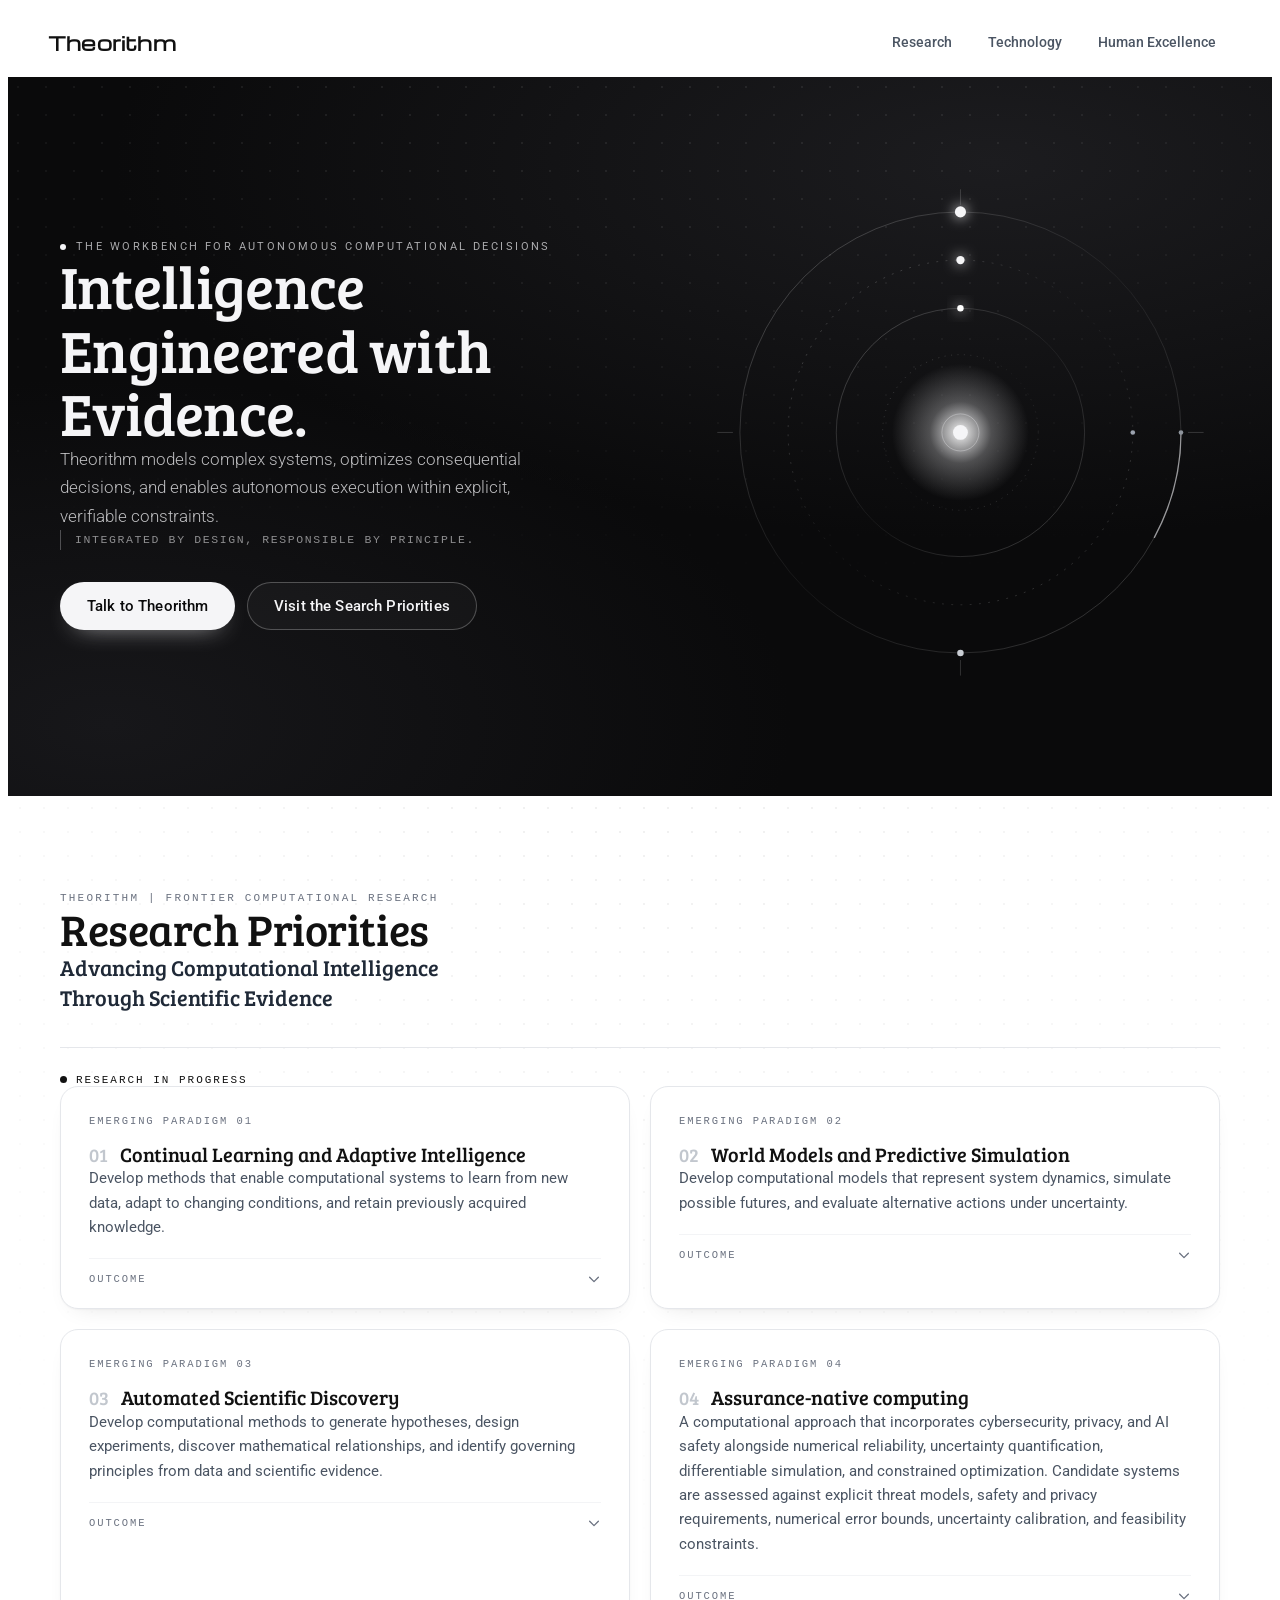
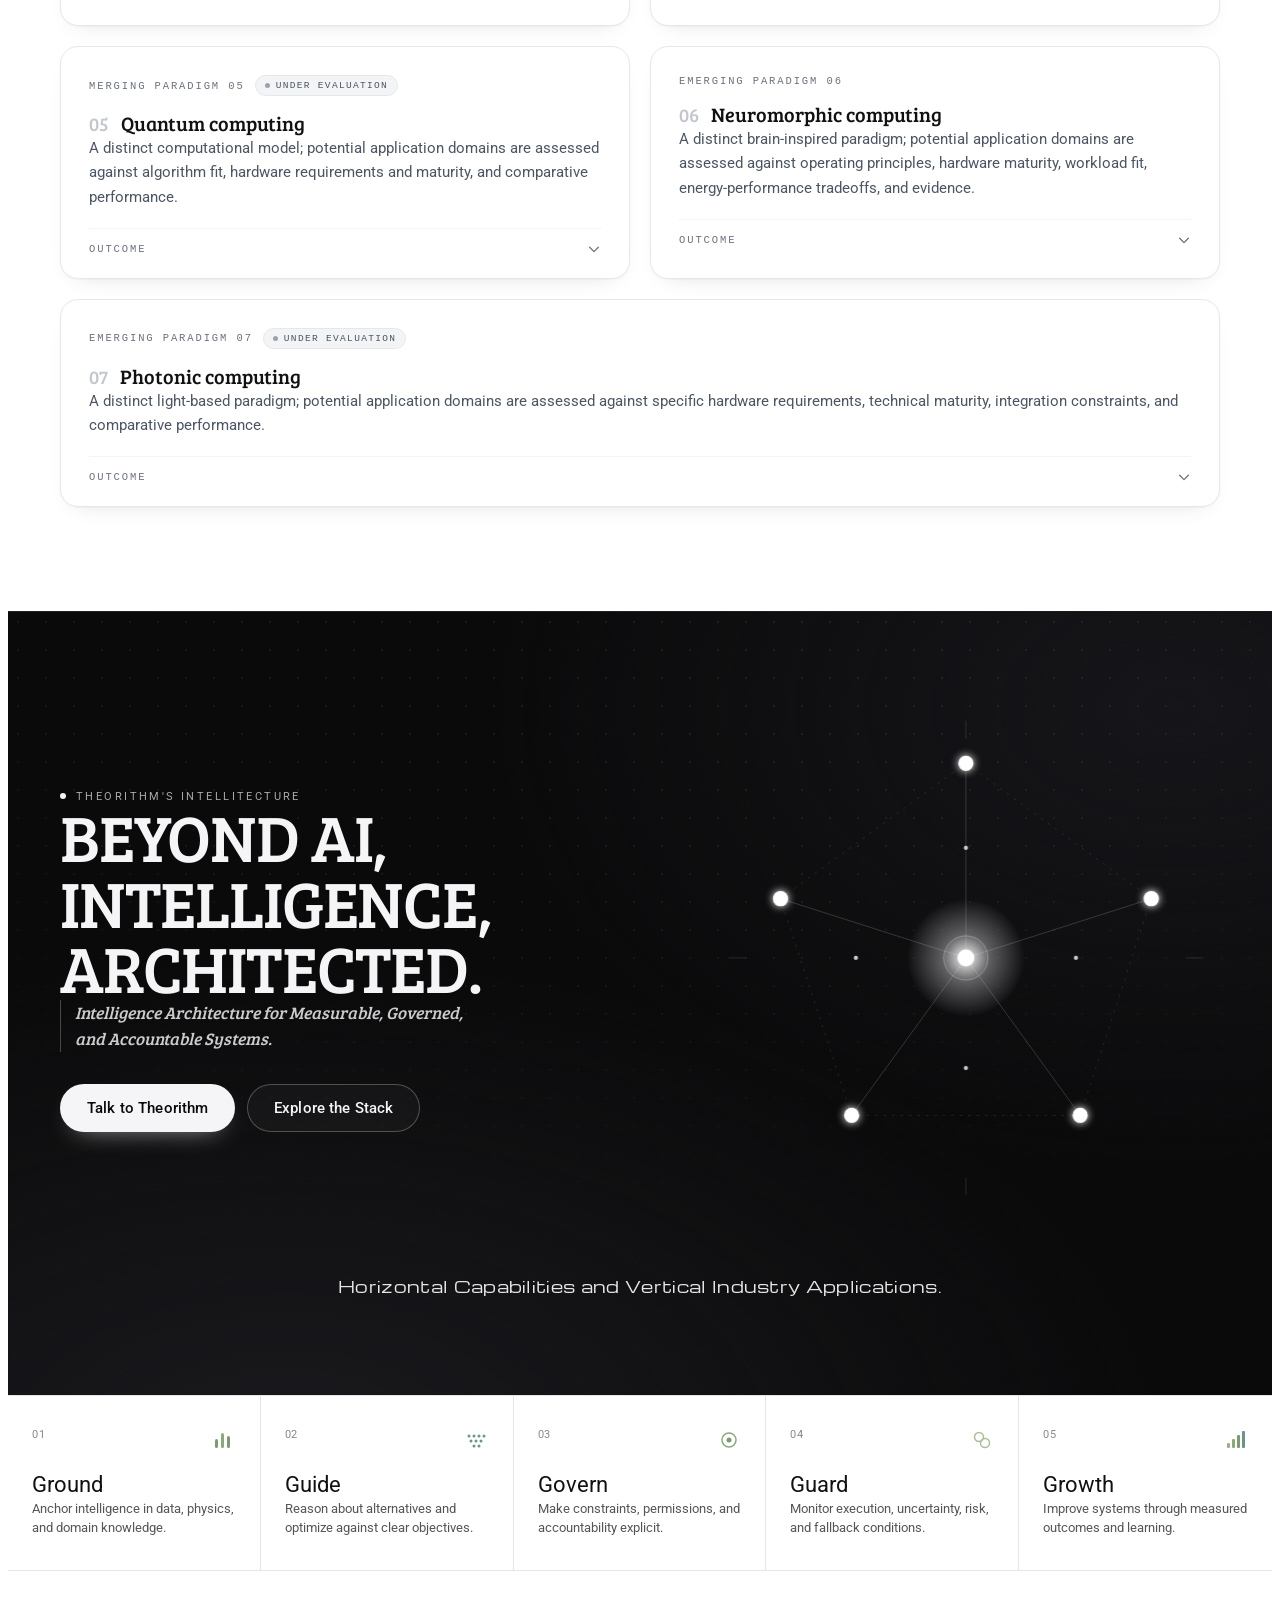
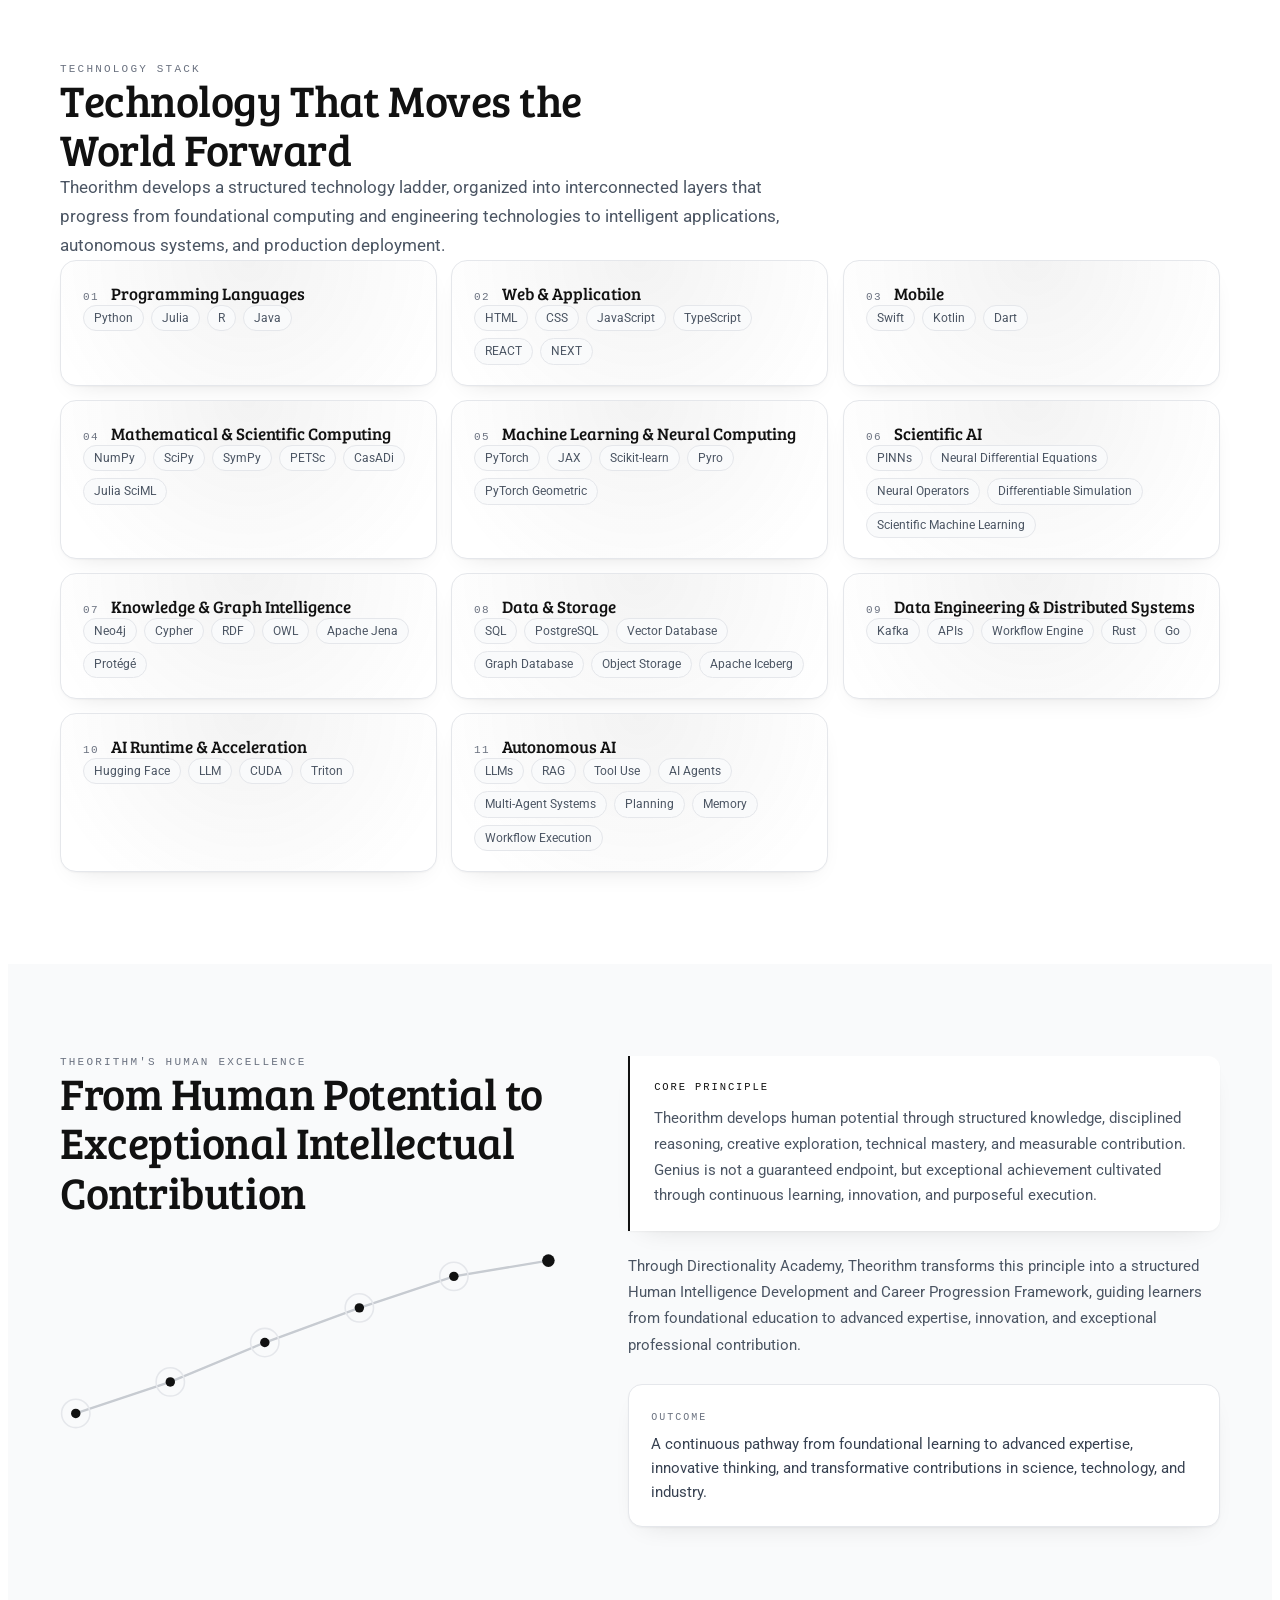
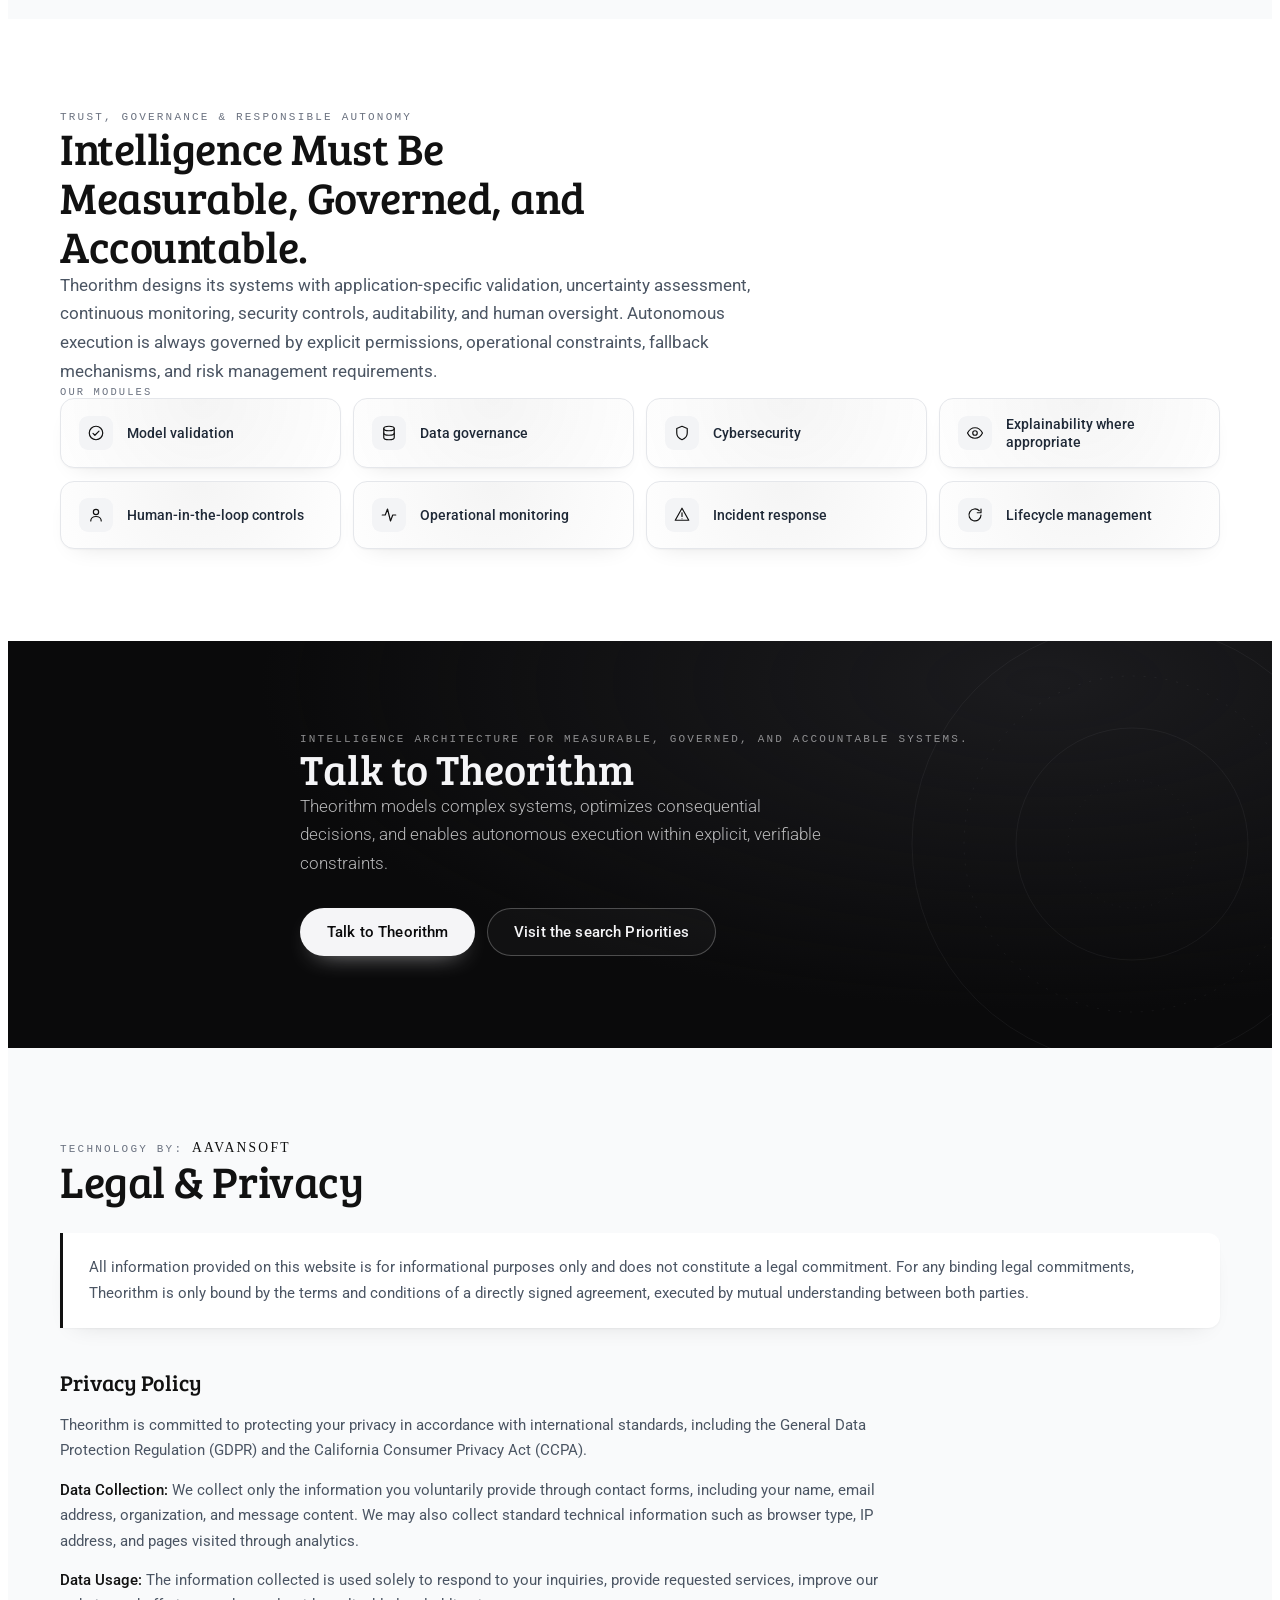
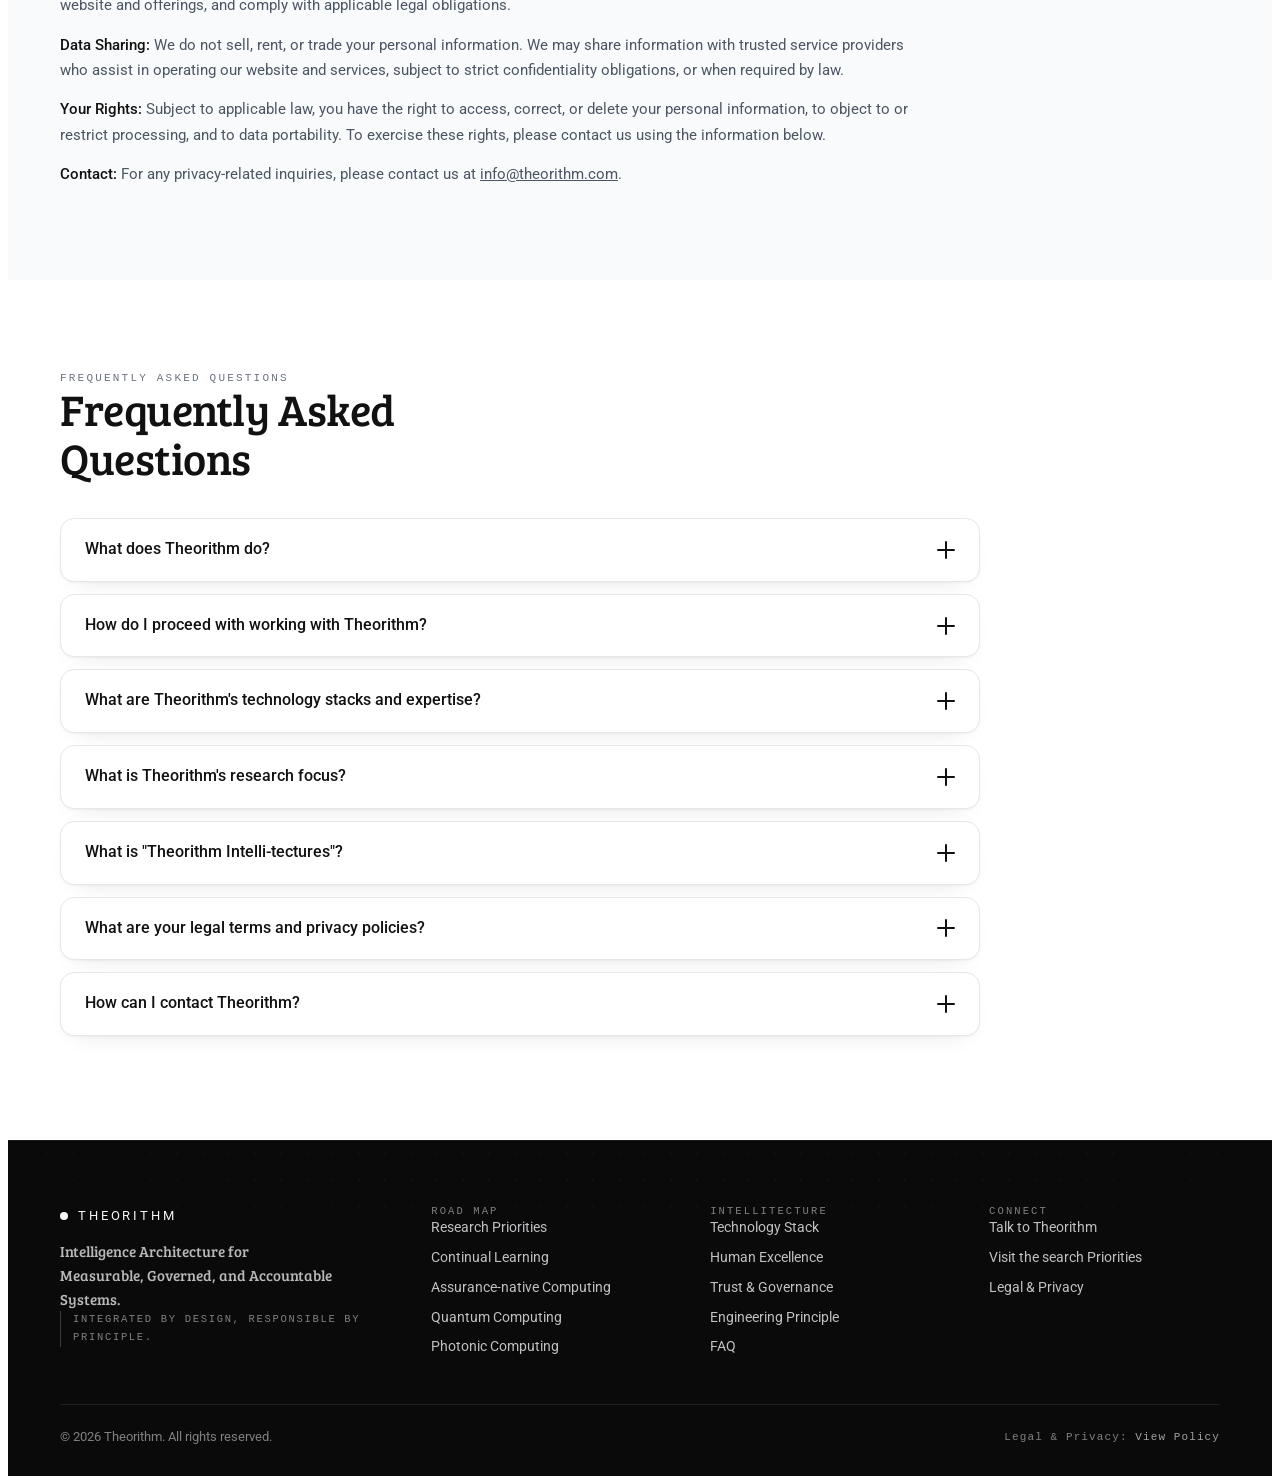
==== index.html @ d284e906 "fixed a bug" ====
<!DOCTYPE html>
<html lang="en" dir="ltr">
  <head>
    <meta charset="utf-8">
    <meta name="viewport" content="width=device-width, initial-scale=1">
    <title>Theorithm Road Map — Research Priorities & Intellitecture</title>
    <meta name="description" content="Theorithm advances frontier computational research — continual learning, world models, automated scientific discovery, assurance-native computing, quantum, neuromorphic and photonic computing — and delivers Intellitecture for measurable, governed, and accountable systems.">
    <link rel="canonical" href="https://www.theorithm.com/road-map">
    <meta name="robots" content="index, follow, max-image-preview:large, max-snippet:-1">
    <meta name="theme-color" content="#0A0A0B">

    <meta property="og:type" content="website">
    <meta property="og:site_name" content="Theorithm">
    <meta property="og:title" content="Theorithm Road Map — Research Priorities & Intellitecture">
    <meta property="og:description" content="Beyond AI, intelligence architected. Frontier computational research plus the Intellitecture technology stack, human excellence, trust and governance, and engineering principle.">
    <meta property="og:url" content="https://www.theorithm.com/road-map">
    <meta property="og:locale" content="en_US">

    <meta name="twitter:card" content="summary_large_image">
    <meta name="twitter:title" content="Theorithm Road Map — Research Priorities & Intellitecture">
    <meta name="twitter:description" content="Frontier computational research plus the Intellitecture for measurable, governed, and accountable systems.">

    <link rel="preconnect" href="https://fonts.googleapis.com">
    <link rel="preconnect" href="https://fonts.gstatic.com" crossorigin>
    <link rel="stylesheet" href="https://fonts.googleapis.com/css2?family=Bree+Serif&family=Michroma&family=Roboto:wght@300;400;500;700&display=swap">
    <link href="https://fonts.googleapis.com/css2?family=Michroma&display=swap" rel="stylesheet">
    <link rel="stylesheet" href="css/style.css">
    <script src="script/script.js" defer></script>
    <script type="application/ld+json">
    {
      "@context": "https://schema.org",
      "@graph": [
        {
          "@type": "Organization",
          "@id": "https://www.theorithm.com/#organization",
          "name": "Theorithm",
          "url": "https://www.theorithm.com",
          "description": "Theorithm develops intelligent scientific computing, computational optimization, and governed autonomous systems with measurable, evidence-based outcomes."
        },
        {
          "@type": "WebPage",
          "@id": "https://www.theorithm.com/road-map#webpage",
          "url": "https://www.theorithm.com/road-map",
          "name": "Theorithm Road Map — Research Priorities & Intellitecture",
          "isPartOf": { "@id": "https://www.theorithm.com/#organization" },
          "description": "Frontier computational research plus the Intellitecture technology stack, human excellence framework, trust and governance modules, and engineering principle."
        },
        {
          "@type": "BreadcrumbList",
          "@id": "https://www.theorithm.com/road-map#breadcrumb",
          "itemListElement": [
            { "@type": "ListItem", "position": 1, "name": "Home", "item": "https://www.theorithm.com/" },
            { "@type": "ListItem", "position": 2, "name": "Road Map", "item": "https://www.theorithm.com/road-map" }
          ]
        }
      ]
    }
    </script>
  </head>
  <body>

    <header class="thrm-header" role="banner">
      <div class="thrm-header__inner">
        <a href="#thrm-roadmap" class="thrm-header__logo" aria-label="Theorithm — home">Theorithm</a>
        <nav class="thrm-header__nav" aria-label="Main navigation">
          <ul class="thrm-header__menu">
            <li><a href="#thrm-research">Research</a></li>
            <li><a href="#thrm-tech">Technology</a></li>
            <li><a href="#thrm-human">Human Excellence</a></li>
          </ul>
        </nav>
        <button class="thrm-header__toggle" type="button" aria-label="Open menu" aria-expanded="false" aria-controls="thrm-header-mobile">
          <span class="thrm-header__dot"></span>
          <span class="thrm-header__dot"></span>
          <span class="thrm-header__dot"></span>
        </button>
      </div>
      <div class="thrm-header__mobile" id="thrm-header-mobile">
        <ul>
          <li><a href="#thrm-research">Research</a></li>
          <li><a href="#thrm-tech">Technology</a></li>
          <li><a href="#thrm-human">Human Excellence</a></li>
        </ul>
      </div>
    </header>

    <div class="thrm">

      <!-- ============================================================
          PART 1 — ROAD MAP  (INDEX 1 content)
          ============================================================ -->
      <section class="thrm-roadmap" id="thrm-roadmap" aria-labelledby="thrm-title">

        <!-- HERO -->
        <div class="thrm-hero">
          <div class="thrm-hero__grid" aria-hidden="true"></div>

          <div class="thrm-hero__inner">
            <div class="thrm-hero__copy">
              <p class="thrm-eyebrow" data-reveal style="--i:0">The Workbench for Autonomous Computational Decisions</p>
              <h1 class="thrm-h1" id="thrm-title" data-reveal style="--i:1">Intelligence Engineered with Evidence.</h1>
              <p class="thrm-lede" data-reveal style="--i:2">
                Theorithm models complex systems, optimizes consequential decisions, and enables autonomous
                execution within explicit, verifiable constraints.
              </p>
              <p class="thrm-tagline" data-reveal style="--i:3">Integrated by Design, Responsible by Principle.</p>
              <div class="thrm-cta" data-reveal style="--i:4">
                <a class="thrm-btn thrm-btn--solid" href="#thrm-contact">Talk to Theorithm</a>
                <a class="thrm-btn thrm-btn--ghost" href="#thrm-research">Visit the Search Priorities</a>
              </div>
            </div>

            <div class="thrm-hero__visual" data-reveal style="--i:2">
              <svg class="thrm-orbit" viewBox="0 0 560 560" role="img" aria-labelledby="thrm-orbit-title">
                <title id="thrm-orbit-title">Orbital diagram: computational decision nodes circling a central evidence core</title>
                <defs>
                  <radialGradient id="thrmCore" cx="50%" cy="50%" r="50%">
                    <stop offset="0%"   stop-color="#FFFFFF" stop-opacity="0.95"/>
                    <stop offset="45%"  stop-color="#F5F5F7" stop-opacity="0.28"/>
                    <stop offset="100%" stop-color="#F5F5F7" stop-opacity="0"/>
                  </radialGradient>
                  <linearGradient id="thrmRing" x1="0%" y1="0%" x2="100%" y2="100%">
                    <stop offset="0%"   stop-color="#FFFFFF" stop-opacity="0.26"/>
                    <stop offset="50%"  stop-color="#FFFFFF" stop-opacity="0.05"/>
                    <stop offset="100%" stop-color="#FFFFFF" stop-opacity="0.22"/>
                  </linearGradient>
                  <filter id="thrmGlow" x="-150%" y="-150%" width="400%" height="400%">
                    <feGaussianBlur stdDeviation="7" result="thrmBlur"/>
                    <feMerge>
                      <feMergeNode in="thrmBlur"/>
                      <feMergeNode in="SourceGraphic"/>
                    </feMerge>
                  </filter>
                </defs>
                <g fill="none" stroke="url(#thrmRing)" stroke-width="1">
                  <circle cx="280" cy="280" r="238"/>
                  <circle cx="280" cy="280" r="186" stroke-dasharray="2 8"/>
                  <circle cx="280" cy="280" r="134"/>
                  <circle cx="280" cy="280" r="84" stroke-dasharray="1 6"/>
                </g>
                <g class="thrm-orbit__spin thrm-orbit__spin--sweep">
                  <circle cx="280" cy="280" r="238" fill="none" stroke="#F5F5F7" stroke-opacity="0.55" stroke-width="1.5" stroke-linecap="round" stroke-dasharray="118 1377"/>
                </g>
                <g class="thrm-orbit__spin thrm-orbit__spin--a">
                  <circle cx="280" cy="42"  r="6"   fill="#F5F5F7" filter="url(#thrmGlow)"/>
                  <circle cx="280" cy="518" r="3.5" fill="#C9CDD3"/>
                  <circle cx="518" cy="280" r="2.5" fill="#8E949C"/>
                </g>
                <g class="thrm-orbit__spin thrm-orbit__spin--b">
                  <circle cx="280" cy="94"  r="4.5" fill="#F5F5F7" filter="url(#thrmGlow)"/>
                  <circle cx="466" cy="280" r="2.5" fill="#9CA3AF"/>
                </g>
                <g class="thrm-orbit__spin thrm-orbit__spin--c">
                  <circle cx="280" cy="146" r="3.5" fill="#FFFFFF" filter="url(#thrmGlow)"/>
                </g>
                <g class="thrm-orbit__core">
                  <circle cx="280" cy="280" r="74" fill="url(#thrmCore)"/>
                  <circle cx="280" cy="280" r="20" fill="none" stroke="#F5F5F7" stroke-opacity="0.35" stroke-width="1"/>
                  <circle cx="280" cy="280" r="8"  fill="#F5F5F7"/>
                </g>
                <g stroke="#F5F5F7" stroke-opacity="0.18" stroke-width="1" stroke-linecap="round">
                  <line x1="280" y1="18"  x2="280" y2="34"/>
                  <line x1="280" y1="526" x2="280" y2="542"/>
                  <line x1="18"  y1="280" x2="34"  y2="280"/>
                  <line x1="526" y1="280" x2="542" y2="280"/>
                </g>
              </svg>
            </div>
          </div>
        </div>

        <!-- RESEARCH PRIORITIES -->
        <div class="thrm-research" id="thrm-research">
          <div class="thrm-wrap">
            <header>
              <p class="thrm-kicker" data-reveal style="--i:0">Theorithm | Frontier Computational Research</p>
              <h2 class="thrm-h2" id="thrm-research-h" data-reveal style="--i:1">Research Priorities</h2>
              <h3 class="thrm-h3" data-reveal style="--i:2">Advancing Computational Intelligence Through Scientific Evidence</h3>
              
            </header>

            <div class="thrm-status" data-reveal style="--i:4">
              <span class="thrm-status__label">
                <span class="thrm-status__dot" aria-hidden="true"></span>
                Research in Progress
              </span>
            </div>

            <div class="thrm-grid">

              <article class="thrm-card" id="thrm-p01" data-reveal style="--i:0">
                <div class="thrm-card__glow" aria-hidden="true"></div>
                <div class="thrm-card__head">
                  <div class="thrm-card__top">
                    <span class="thrm-card__badge">Emerging paradigm 01</span>
                  </div>
                  <h4 class="thrm-card__title">
                    <span class="thrm-card__num" aria-hidden="true">01</span>
                    <span>Continual Learning and Adaptive Intelligence</span>
                  </h4>
                  <p class="thrm-card__desc">
                    Develop methods that enable computational systems to learn from new data, adapt to changing
                    conditions, and retain previously acquired knowledge.
                  </p>
                </div>
                <button class="thrm-card__toggle" type="button" id="thrm-p01-btn" aria-expanded="false" aria-controls="thrm-p01-panel">
                  <span>Outcome</span>
                  <svg class="thrm-card__chevron" viewBox="0 0 16 16" aria-hidden="true" focusable="false">
                    <path d="M3 6l5 5 5-5" fill="none" stroke="currentColor" stroke-width="1.5" stroke-linecap="round" stroke-linejoin="round"/>
                  </svg>
                </button>
                <div class="thrm-card__panel" id="thrm-p01-panel" role="region" aria-labelledby="thrm-p01-btn">
                  <div class="thrm-card__panel-inner">
                    <p class="thrm-card__outcome">More adaptable computational systems that maintain performance as data, environments, and operating conditions evolve.</p>
                  </div>
                </div>
              </article>

              <article class="thrm-card" id="thrm-p02" data-reveal style="--i:1">
                <div class="thrm-card__glow" aria-hidden="true"></div>
                <div class="thrm-card__head">
                  <div class="thrm-card__top"><span class="thrm-card__badge">Emerging paradigm 02</span></div>
                  <h4 class="thrm-card__title">
                    <span class="thrm-card__num" aria-hidden="true">02</span>
                    <span>World Models and Predictive Simulation</span>
                  </h4>
                  <p class="thrm-card__desc">
                    Develop computational models that represent system dynamics, simulate possible futures, and
                    evaluate alternative actions under uncertainty.
                  </p>
                </div>
                <button class="thrm-card__toggle" type="button" id="thrm-p02-btn" aria-expanded="false" aria-controls="thrm-p02-panel">
                  <span>Outcome</span>
                  <svg class="thrm-card__chevron" viewBox="0 0 16 16" aria-hidden="true" focusable="false">
                    <path d="M3 6l5 5 5-5" fill="none" stroke="currentColor" stroke-width="1.5" stroke-linecap="round" stroke-linejoin="round"/>
                  </svg>
                </button>
                <div class="thrm-card__panel" id="thrm-p02-panel" role="region" aria-labelledby="thrm-p02-btn">
                  <div class="thrm-card__panel-inner">
                    <p class="thrm-card__outcome">Improved forecasting, scenario evaluation, and decision-making under changing conditions.</p>
                  </div>
                </div>
              </article>

              <article class="thrm-card" id="thrm-p03" data-reveal style="--i:2">
                <div class="thrm-card__glow" aria-hidden="true"></div>
                <div class="thrm-card__head">
                  <div class="thrm-card__top"><span class="thrm-card__badge">Emerging paradigm 03</span></div>
                  <h4 class="thrm-card__title">
                    <span class="thrm-card__num" aria-hidden="true">03</span>
                    <span>Automated Scientific Discovery</span>
                  </h4>
                  <p class="thrm-card__desc">
                    Develop computational methods to generate hypotheses, design experiments, discover
                    mathematical relationships, and identify governing principles from data and scientific evidence.
                  </p>
                </div>
                <button class="thrm-card__toggle" type="button" id="thrm-p03-btn" aria-expanded="false" aria-controls="thrm-p03-panel">
                  <span>Outcome</span>
                  <svg class="thrm-card__chevron" viewBox="0 0 16 16" aria-hidden="true" focusable="false">
                    <path d="M3 6l5 5 5-5" fill="none" stroke="currentColor" stroke-width="1.5" stroke-linecap="round" stroke-linejoin="round"/>
                  </svg>
                </button>
                <div class="thrm-card__panel" id="thrm-p03-panel" role="region" aria-labelledby="thrm-p03-btn">
                  <div class="thrm-card__panel-inner">
                    <p class="thrm-card__outcome">Accelerated scientific investigation, improved model discovery, and evidence-supported insights into complex systems.</p>
                  </div>
                </div>
              </article>

              <article class="thrm-card" id="thrm-p04" data-reveal style="--i:3">
                <div class="thrm-card__glow" aria-hidden="true"></div>
                <div class="thrm-card__head">
                  <div class="thrm-card__top"><span class="thrm-card__badge">Emerging paradigm 04</span></div>
                  <h4 class="thrm-card__title">
                    <span class="thrm-card__num" aria-hidden="true">04</span>
                    <span>Assurance-native computing</span>
                  </h4>
                  <p class="thrm-card__desc">
                    A computational approach that incorporates cybersecurity, privacy, and AI safety alongside
                    numerical reliability, uncertainty quantification, differentiable simulation, and constrained
                    optimization. Candidate systems are assessed against explicit threat models, safety and privacy
                    requirements, numerical error bounds, uncertainty calibration, and feasibility constraints.
                  </p>
                </div>
                <button class="thrm-card__toggle" type="button" id="thrm-p04-btn" aria-expanded="false" aria-controls="thrm-p04-panel">
                  <span>Outcome</span>
                  <svg class="thrm-card__chevron" viewBox="0 0 16 16" aria-hidden="true" focusable="false">
                    <path d="M3 6l5 5 5-5" fill="none" stroke="currentColor" stroke-width="1.5" stroke-linecap="round" stroke-linejoin="round"/>
                  </svg>
                </button>
                <div class="thrm-card__panel" id="thrm-p04-panel" role="region" aria-labelledby="thrm-p04-btn">
                  <div class="thrm-card__panel-inner">
                    <p class="thrm-card__outcome">A reproducible assurance case defining measurable acceptance criteria, evidence, and residual risks for each system—covering security, privacy, safety, numerical reliability, uncertainty, simulation validity, and constraint satisfaction.</p>
                  </div>
                </div>
              </article>

              <article class="thrm-card" id="thrm-p05" data-reveal style="--i:4">
                <div class="thrm-card__glow" aria-hidden="true"></div>
                <div class="thrm-card__head">
                  <div class="thrm-card__top">
                    <span class="thrm-card__badge">Merging paradigm 05</span>
                    <span class="thrm-card__status">Under evaluation</span>
                  </div>
                  <h4 class="thrm-card__title">
                    <span class="thrm-card__num" aria-hidden="true">05</span>
                    <span>Quantum computing</span>
                  </h4>
                  <p class="thrm-card__desc">
                    A distinct computational model; potential application domains are assessed against algorithm
                    fit, hardware requirements and maturity, and comparative performance.
                  </p>
                </div>
                <button class="thrm-card__toggle" type="button" id="thrm-p05-btn" aria-expanded="false" aria-controls="thrm-p05-panel">
                  <span>Outcome</span>
                  <svg class="thrm-card__chevron" viewBox="0 0 16 16" aria-hidden="true" focusable="false">
                    <path d="M3 6l5 5 5-5" fill="none" stroke="currentColor" stroke-width="1.5" stroke-linecap="round" stroke-linejoin="round"/>
                  </svg>
                </button>
                <div class="thrm-card__panel" id="thrm-p05-panel" role="region" aria-labelledby="thrm-p05-btn">
                  <div class="thrm-card__panel-inner">
                    <p class="thrm-card__outcome">A ranked set of candidate applications, supported by resource estimates, hardware-readiness criteria, and reproducible comparisons with relevant classical methods.</p>
                  </div>
                </div>
              </article>

              <article class="thrm-card" id="thrm-p06" data-reveal style="--i:5">
                <div class="thrm-card__glow" aria-hidden="true"></div>
                <div class="thrm-card__head">
                  <div class="thrm-card__top"><span class="thrm-card__badge">Emerging paradigm 06</span></div>
                  <h4 class="thrm-card__title">
                    <span class="thrm-card__num" aria-hidden="true">06</span>
                    <span>Neuromorphic computing</span>
                  </h4>
                  <p class="thrm-card__desc">
                    A distinct brain-inspired paradigm; potential application domains are assessed against operating
                    principles, hardware maturity, workload fit, energy-performance tradeoffs, and evidence.
                  </p>
                </div>
                <button class="thrm-card__toggle" type="button" id="thrm-p06-btn" aria-expanded="false" aria-controls="thrm-p06-panel">
                  <span>Outcome</span>
                  <svg class="thrm-card__chevron" viewBox="0 0 16 16" aria-hidden="true" focusable="false">
                    <path d="M3 6l5 5 5-5" fill="none" stroke="currentColor" stroke-width="1.5" stroke-linecap="round" stroke-linejoin="round"/>
                  </svg>
                </button>
                <div class="thrm-card__panel" id="thrm-p06-panel" role="region" aria-labelledby="thrm-p06-btn">
                  <div class="thrm-card__panel-inner">
                    <p class="thrm-card__outcome">A validated workload assessment reporting accuracy, latency, energy use, hardware readiness, and performance against an appropriate conventional-computing baseline.</p>
                  </div>
                </div>
              </article>

              <article class="thrm-card" id="thrm-p07" data-reveal style="--i:6">
                <div class="thrm-card__glow" aria-hidden="true"></div>
                <div class="thrm-card__head">
                  <div class="thrm-card__top">
                    <span class="thrm-card__badge">Emerging paradigm 07</span>
                    <span class="thrm-card__status">Under evaluation</span>
                  </div>
                  <h4 class="thrm-card__title">
                    <span class="thrm-card__num" aria-hidden="true">07</span>
                    <span>Photonic computing</span>
                  </h4>
                  <p class="thrm-card__desc">
                    A distinct light-based paradigm; potential application domains are assessed against specific
                    hardware requirements, technical maturity, integration constraints, and comparative performance.
                  </p>
                </div>
                <button class="thrm-card__toggle" type="button" id="thrm-p07-btn" aria-expanded="false" aria-controls="thrm-p07-panel">
                  <span>Outcome</span>
                  <svg class="thrm-card__chevron" viewBox="0 0 16 16" aria-hidden="true" focusable="false">
                    <path d="M3 6l5 5 5-5" fill="none" stroke="currentColor" stroke-width="1.5" stroke-linecap="round" stroke-linejoin="round"/>
                  </svg>
                </button>
                <div class="thrm-card__panel" id="thrm-p07-panel" role="region" aria-labelledby="thrm-p07-btn">
                  <div class="thrm-card__panel-inner">
                    <p class="thrm-card__outcome">A workload-to-hardware assessment that accounts for end-to-end performance, including optical-to-electronic conversion, data movement, integration requirements, and comparison with established platforms.</p>
                  </div>
                </div>
              </article>

            </div>
          </div>
        </div>
      </section>

      <!-- ============================================================
          PART 2 — INTELLITECTURE  (INDEX 2 content — redesigned hero animation)
          ============================================================ -->
      <section class="thrm-intellitecture" id="thrm-intel" aria-labelledby="thrm-intel-title">

        <!-- INTELLITECTURE HERO -->
        <div class="thrm-intel-hero">
          <div class="thrm-hero__grid" aria-hidden="true"></div>

          <div class="thrm-intel-hero__inner">
            <div class="thrm-intel-hero__copy">
              <p class="thrm-eyebrow" data-reveal style="--i:0">Theorithm's Intellitecture</p>

              <h2 class="thrm-intel-h1" id="thrm-intel-title" data-reveal style="--i:1">Beyond AI, Intelligence, Architected.</h2>

              

              

              <p class="thrm-intel-tagline" data-reveal style="--i:5">
                Intelligence Architecture for Measurable, Governed, and Accountable Systems.
              </p>

              <div class="thrm-cta" data-reveal style="--i:6">
                <a class="thrm-btn thrm-btn--solid" href="#thrm-contact">Talk to Theorithm</a>
                <a class="thrm-btn thrm-btn--ghost" href="#thrm-tech">Explore the Stack</a>
              </div>
            </div>

            <!-- NEW ANIMATION: pentagonal signal flow -->
            <div class="thrm-intel-hero__visual" data-reveal style="--i:2">
              <svg class="thrm-intel-orbit" viewBox="0 0 600 600" role="img" aria-labelledby="thrm-intel-orbit-title">
                <title id="thrm-intel-orbit-title">Pentagonal Intellitecture diagram: five pillar nodes — Ground, Guide, Govern, Guard, Growth — connected to a central evidence core by radial data paths with traveling signal pulses</title>
                <defs>
                  <radialGradient id="thrmIntelCore" cx="50%" cy="50%" r="50%">
                    <stop offset="0%"   stop-color="#FFFFFF" stop-opacity="0.98"/>
                    <stop offset="40%"  stop-color="#F5F5F7" stop-opacity="0.35"/>
                    <stop offset="100%" stop-color="#F5F5F7" stop-opacity="0"/>
                  </radialGradient>
                  <filter id="thrmIntelGlow" x="-200%" y="-200%" width="500%" height="500%">
                    <feGaussianBlur stdDeviation="5" result="thrmIB"/>
                    <feMerge>
                      <feMergeNode in="thrmIB"/>
                      <feMergeNode in="SourceGraphic"/>
                    </feMerge>
                  </filter>
                </defs>

                <!-- registration ticks -->
                <g stroke="#F5F5F7" stroke-opacity="0.15" stroke-width="1" stroke-linecap="round">
                  <line x1="300" y1="20" x2="300" y2="40"/>
                  <line x1="300" y1="560" x2="300" y2="580"/>
                  <line x1="20"  y1="300" x2="40"  y2="300"/>
                  <line x1="560" y1="300" x2="580" y2="300"/>
                </g>

                <!-- pentagon outline -->
                <polygon points="300,70 519,230 435,486 165,486 81,230"
                        fill="none" stroke="#F5F5F7" stroke-opacity="0.12"
                        stroke-width="1" stroke-dasharray="3 7"/>

                <!-- radial spokes -->
                <g stroke="#F5F5F7" stroke-opacity="0.2" stroke-width="1" stroke-linecap="round">
                  <line x1="300" y1="300" x2="300" y2="70"/>
                  <line x1="300" y1="300" x2="519" y2="230"/>
                  <line x1="300" y1="300" x2="435" y2="486"/>
                  <line x1="300" y1="300" x2="165" y2="486"/>
                  <line x1="300" y1="300" x2="81"  y2="230"/>
                </g>

                <!-- traveling signal pulses (radial, center → pillar) -->
                <g stroke="#FFFFFF" stroke-opacity="0.95" stroke-width="2.5" stroke-linecap="round" filter="url(#thrmIntelGlow)">
                  <line class="thrm-intel-pulse" x1="300" y1="300" x2="300" y2="70"  style="--d:0s"/>
                  <line class="thrm-intel-pulse" x1="300" y1="300" x2="519" y2="230" style="--d:.9s"/>
                  <line class="thrm-intel-pulse" x1="300" y1="300" x2="435" y2="486" style="--d:1.8s"/>
                  <line class="thrm-intel-pulse" x1="300" y1="300" x2="165" y2="486" style="--d:2.7s"/>
                  <line class="thrm-intel-pulse" x1="300" y1="300" x2="81"  y2="230" style="--d:3.6s"/>
                </g>

                <!-- intermediate dashed ring -->
                <circle cx="300" cy="300" r="130" fill="none" stroke="#F5F5F7" stroke-opacity="0.1" stroke-width="1" stroke-dasharray="1 8"/>

                <!-- slowly rotating satellites -->
                <g class="thrm-intel-satellites">
                  <circle cx="300" cy="170" r="2.5" fill="#C9CDD3"/>
                  <circle cx="430" cy="300" r="2.5" fill="#C9CDD3"/>
                  <circle cx="300" cy="430" r="2.5" fill="#C9CDD3"/>
                  <circle cx="170" cy="300" r="2.5" fill="#C9CDD3"/>
                </g>

                <!-- pillar nodes -->
                <g filter="url(#thrmIntelGlow)">
                  <circle class="thrm-intel-node" cx="300" cy="70"  r="9" fill="#FFFFFF" style="--nd:0s"/>
                  <circle class="thrm-intel-node" cx="519" cy="230" r="9" fill="#FFFFFF" style="--nd:.4s"/>
                  <circle class="thrm-intel-node" cx="435" cy="486" r="9" fill="#FFFFFF" style="--nd:.8s"/>
                  <circle class="thrm-intel-node" cx="165" cy="486" r="9" fill="#FFFFFF" style="--nd:1.2s"/>
                  <circle class="thrm-intel-node" cx="81"  cy="230" r="9" fill="#FFFFFF" style="--nd:1.6s"/>
                </g>

                

                <!-- center core -->
                <g class="thrm-intel-breathe">
                  <circle cx="300" cy="300" r="70" fill="url(#thrmIntelCore)"/>
                  <circle cx="300" cy="300" r="26" fill="none" stroke="#F5F5F7" stroke-opacity="0.35" stroke-width="1"/>
                  <circle cx="300" cy="300" r="10" fill="#FFFFFF"/>
                </g>
              </svg>
            </div>
          </div>

          <!-- formula readout -->
          <div class="thrm-formulas" data-reveal style="--i:7" aria-label="Core formulations">
            <span class="thrm-formula">Horizontal Capabilities and Vertical Industry Applications.</span>
          </div>
          

        <div class="thrm-pillars">
          <!-- Pillar 01: Ground -->
          <div class="thrm-pillar">
            <div class="thrm-pillar__head">
              <span class="thrm-pillar__num">01</span>
              <div class="thrm-pillar__icon">
                <svg viewBox="0 0 24 24" fill="none" xmlns="http://www.w3.org/2000/svg">
                  <rect x="3" y="11" width="3" height="9" rx="1.5" fill="#7d9b6e"/>
                  <rect x="9" y="5" width="3" height="15" rx="1.5" fill="#8baa7c"/>
                  <rect x="15" y="8" width="3" height="12" rx="1.5" fill="#7d9b6e"/>
                </svg>
              </div>
            </div>
            <h3 class="thrm-pillar__title">Ground</h3>
            <p class="thrm-pillar__desc">Anchor intelligence in data, physics, and domain knowledge.</p>
          </div>

          <!-- Pillar 02: Guide -->
          <div class="thrm-pillar">
            <div class="thrm-pillar__head">
              <span class="thrm-pillar__num">02</span>
              <div class="thrm-pillar__icon">
                <svg viewBox="0 0 24 24" fill="none" xmlns="http://www.w3.org/2000/svg">
                  <!-- Top row -->
                  <circle cx="4" cy="8" r="1.5" fill="#6a9588"/>
                  <circle cx="9" cy="8" r="1.5" fill="#6a9588"/>
                  <circle cx="14" cy="8" r="1.5" fill="#6a9588"/>
                  <circle cx="19" cy="8" r="1.5" fill="#6a9588"/>
                  <!-- Middle row -->
                  <circle cx="6" cy="13" r="1.5" fill="#6a9588"/>
                  <circle cx="11" cy="13" r="1.5" fill="#6a9588"/>
                  <circle cx="16" cy="13" r="1.5" fill="#6a9588"/>
                  <!-- Bottom row -->
                  <circle cx="9" cy="18" r="1.5" fill="#6a9588"/>
                  <circle cx="14" cy="18" r="1.5" fill="#6a9588"/>
                </svg>
              </div>
            </div>
            <h3 class="thrm-pillar__title">Guide</h3>
            <p class="thrm-pillar__desc">Reason about alternatives and optimize against clear objectives.</p>
          </div>

          <!-- Pillar 03: Govern -->
          <div class="thrm-pillar">
            <div class="thrm-pillar__head">
              <span class="thrm-pillar__num">03</span>
              <div class="thrm-pillar__icon">
                <svg viewBox="0 0 24 24" fill="none" xmlns="http://www.w3.org/2000/svg">
                  <circle cx="12" cy="12" r="7" stroke="#8baa7c" stroke-width="1.5"/>
                  <circle cx="12" cy="12" r="2.5" fill="#7d9b6e"/>
                </svg>
              </div>
            </div>
            <h3 class="thrm-pillar__title">Govern</h3>
            <p class="thrm-pillar__desc">Make constraints, permissions, and accountability explicit.</p>
          </div>

          <!-- Pillar 04: Guard -->
          <div class="thrm-pillar">
            <div class="thrm-pillar__head">
              <span class="thrm-pillar__num">04</span>
              <div class="thrm-pillar__icon">
                <svg viewBox="0 0 24 24" fill="none" xmlns="http://www.w3.org/2000/svg">
                  <circle cx="9" cy="9" r="4.5" stroke="#a8c098" stroke-width="1.5"/>
                  <circle cx="15" cy="15" r="4.5" stroke="#a8c098" stroke-width="1.5"/>
                </svg>
              </div>
            </div>
            <h3 class="thrm-pillar__title">Guard</h3>
            <p class="thrm-pillar__desc">Monitor execution, uncertainty, risk, and fallback conditions.</p>
          </div>

          <!-- Pillar 05: Growth -->
          <div class="thrm-pillar">
            <div class="thrm-pillar__head">
              <span class="thrm-pillar__num">05</span>
              <div class="thrm-pillar__icon">
                <svg viewBox="0 0 24 24" fill="none" xmlns="http://www.w3.org/2000/svg">
                  <rect x="3" y="15" width="3" height="5" rx="1" fill="#9bb380"/>
                  <rect x="8" y="11" width="3" height="9" rx="1" fill="#8baa7c"/>
                  <rect x="13" y="7" width="3" height="13" rx="1" fill="#7d9b6e"/>
                  <rect x="18" y="3" width="3" height="17" rx="1" fill="#6a9588"/>
                </svg>
              </div>
            </div>
            <h3 class="thrm-pillar__title">Growth</h3>
            <p class="thrm-pillar__desc">Improve systems through measured outcomes and learning.</p>
          </div>
        </div>
        </div>


        <!-- STICKY SUB-NAV 
        <nav class="thrm-subnav" aria-label="Intellitecture section navigation">
          <div class="thrm-wrap thrm-subnav__inner">
            <ul class="thrm-subnav__list">
              <li><a href="#thrm-intel" data-target="thrm-intel">Overview</a></li>
              <li><a href="#thrm-tech" data-target="thrm-tech">Technology</a></li>
              <li><a href="#thrm-human" data-target="thrm-human">Human Excellence</a></li>
              <li><a href="#thrm-trust" data-target="thrm-trust">Trust</a></li>
              <li><a href="#thrm-engineering" data-target="thrm-engineering">Engineering</a></li>
            </ul>
          </div>
        </nav>-->

        <!-- TECHNOLOGY STACK -->
        <section class="thrm-section" id="thrm-tech" aria-labelledby="thrm-tech-h">
          <div class="thrm-wrap">
            <header>
              <p class="thrm-kicker" data-reveal style="--i:0">Technology Stack</p>
              <h2 class="thrm-h2" id="thrm-tech-h" data-reveal style="--i:1">Technology That Moves the World Forward</h2>
              <p class="thrm-sec-lede" data-reveal style="--i:2">
                Theorithm develops a structured technology ladder, organized into interconnected layers that
                progress from foundational computing and engineering technologies to intelligent applications,
                autonomous systems, and production deployment.
              </p>
            </header>

            <ol class="thrm-ladder">
              <li class="thrm-layer" data-reveal style="--i:0">
                <div class="thrm-layer__head">
                  <span class="thrm-layer__num" aria-hidden="true">01</span>
                  <h3 class="thrm-layer__title">Programming Languages</h3>
                </div>
                <ul class="thrm-tags"><li>Python</li><li>Julia</li><li>R</li><li>Java</li></ul>
              </li>
              <li class="thrm-layer" data-reveal style="--i:1">
                <div class="thrm-layer__head">
                  <span class="thrm-layer__num" aria-hidden="true">02</span>
                  <h3 class="thrm-layer__title">Web &amp; Application</h3>
                </div>
                <ul class="thrm-tags"><li>HTML</li><li>CSS</li><li>JavaScript</li><li>TypeScript</li><li>REACT</li><li>NEXT</li></ul>
              </li>
              <li class="thrm-layer" data-reveal style="--i:2">
                <div class="thrm-layer__head">
                  <span class="thrm-layer__num" aria-hidden="true">03</span>
                  <h3 class="thrm-layer__title">Mobile</h3>
                </div>
                <ul class="thrm-tags"><li>Swift</li><li>Kotlin</li><li>Dart</li></ul>
              </li>
              <li class="thrm-layer" data-reveal style="--i:3">
                <div class="thrm-layer__head">
                  <span class="thrm-layer__num" aria-hidden="true">04</span>
                  <h3 class="thrm-layer__title">Mathematical &amp; Scientific Computing</h3>
                </div>
                <ul class="thrm-tags"><li>NumPy</li><li>SciPy</li><li>SymPy</li><li>PETSc</li><li>CasADi</li><li>Julia SciML</li></ul>
              </li>
              <li class="thrm-layer" data-reveal style="--i:4">
                <div class="thrm-layer__head">
                  <span class="thrm-layer__num" aria-hidden="true">05</span>
                  <h3 class="thrm-layer__title">Machine Learning &amp; Neural Computing</h3>
                </div>
                <ul class="thrm-tags"><li>PyTorch</li><li>JAX</li><li>Scikit-learn</li><li>Pyro</li><li>PyTorch Geometric</li></ul>
              </li>
              <li class="thrm-layer" data-reveal style="--i:5">
                <div class="thrm-layer__head">
                  <span class="thrm-layer__num" aria-hidden="true">06</span>
                  <h3 class="thrm-layer__title">Scientific AI</h3>
                </div>
                <ul class="thrm-tags"><li>PINNs</li><li>Neural Differential Equations</li><li>Neural Operators</li><li>Differentiable Simulation</li><li>Scientific Machine Learning</li></ul>
              </li>
              <li class="thrm-layer" data-reveal style="--i:6">
                <div class="thrm-layer__head">
                  <span class="thrm-layer__num" aria-hidden="true">07</span>
                  <h3 class="thrm-layer__title">Knowledge &amp; Graph Intelligence</h3>
                </div>
                <ul class="thrm-tags"><li>Neo4j</li><li>Cypher</li><li>RDF</li><li>OWL</li><li>Apache Jena</li><li>Protégé</li></ul>
              </li>
              <li class="thrm-layer" data-reveal style="--i:7">
                <div class="thrm-layer__head">
                  <span class="thrm-layer__num" aria-hidden="true">08</span>
                  <h3 class="thrm-layer__title">Data &amp; Storage</h3>
                </div>
                <ul class="thrm-tags"><li>SQL</li><li>PostgreSQL</li><li>Vector Database</li><li>Graph Database</li><li>Object Storage</li><li>Apache Iceberg</li></ul>
              </li>
              <li class="thrm-layer" data-reveal style="--i:8">
                <div class="thrm-layer__head">
                  <span class="thrm-layer__num" aria-hidden="true">09</span>
                  <h3 class="thrm-layer__title">Data Engineering &amp; Distributed Systems</h3>
                </div>
                <ul class="thrm-tags"><li>Kafka</li><li>APIs</li><li>Workflow Engine</li><li>Rust</li><li>Go</li></ul>
              </li>
              <li class="thrm-layer" data-reveal style="--i:9">
                <div class="thrm-layer__head">
                  <span class="thrm-layer__num" aria-hidden="true">10</span>
                  <h3 class="thrm-layer__title">AI Runtime &amp; Acceleration</h3>
                </div>
                <ul class="thrm-tags"><li>Hugging Face</li><li>LLM</li><li>CUDA</li><li>Triton</li></ul>
              </li>
              <li class="thrm-layer" data-reveal style="--i:10">
                <div class="thrm-layer__head">
                  <span class="thrm-layer__num" aria-hidden="true">11</span>
                  <h3 class="thrm-layer__title">Autonomous AI</h3>
                </div>
                <ul class="thrm-tags"><li>LLMs</li><li>RAG</li><li>Tool Use</li><li>AI Agents</li><li>Multi-Agent Systems</li><li>Planning</li><li>Memory</li><li>Workflow Execution</li></ul>
              </li>
            </ol>
          </div>
        </section>

        <!-- HUMAN EXCELLENCE -->
        <section class="thrm-section thrm-section--alt thrm-human" id="thrm-human" aria-labelledby="thrm-human-h">
          <div class="thrm-wrap thrm-human__grid">
            <div class="thrm-human__left">
              <p class="thrm-kicker" data-reveal style="--i:0">Theorithm's Human Excellence</p>
              <h2 class="thrm-h2" id="thrm-human-h" data-reveal style="--i:1">From Human Potential to Exceptional Intellectual Contribution</h2>
              <svg class="thrm-ascent" viewBox="0 0 320 120" aria-hidden="true" focusable="false" data-reveal style="--i:2">
                <path d="M10 105 L70 85 L130 60 L190 38 L250 18 L310 8" fill="none" stroke="#C7CBD1" stroke-width="1.5" stroke-linecap="round"/>
                <g fill="#111111">
                  <circle cx="10" cy="105" r="3"/><circle cx="70" cy="85" r="3"/>
                  <circle cx="130" cy="60" r="3"/><circle cx="190" cy="38" r="3"/>
                  <circle cx="250" cy="18" r="3"/><circle cx="310" cy="8" r="4"/>
                </g>
                <g fill="none" stroke="#E5E7EB">
                  <circle cx="10" cy="105" r="9"/><circle cx="70" cy="85" r="9"/>
                  <circle cx="130" cy="60" r="9"/><circle cx="190" cy="38" r="9"/>
                  <circle cx="250" cy="18" r="9"/>
                </g>
              </svg>
            </div>

            <div class="thrm-human__right">
              <blockquote class="thrm-principle" data-reveal style="--i:1">
                <strong>Core Principle</strong>
                Theorithm develops human potential through structured knowledge, disciplined reasoning, creative
                exploration, technical mastery, and measurable contribution. Genius is not a guaranteed endpoint,
                but exceptional achievement cultivated through continuous learning, innovation, and purposeful
                execution.
              </blockquote>
              <p data-reveal style="--i:2">
                Through Directionality Academy, Theorithm transforms this principle into a structured Human
                Intelligence Development and Career Progression Framework, guiding learners from foundational
                education to advanced expertise, innovation, and exceptional professional contribution.
              </p>
              <div class="thrm-outcome" data-reveal style="--i:3">
                <span class="thrm-outcome__label">Outcome</span>
                <p>A continuous pathway from foundational learning to advanced expertise, innovative thinking, and transformative contributions in science, technology, and industry.</p>
              </div>
            </div>
          </div>
        </section>

        <!-- TRUST, GOVERNANCE & AUTONOMY -->
        <section class="thrm-section" id="thrm-trust" aria-labelledby="thrm-trust-h">
          <div class="thrm-wrap">
            <p class="thrm-kicker" data-reveal style="--i:0">Trust, Governance &amp; Responsible Autonomy</p>
            <h2 class="thrm-h2" id="thrm-trust-h" data-reveal style="--i:1">Intelligence Must Be Measurable, Governed, and Accountable.</h2>
            <p class="thrm-sec-lede" data-reveal style="--i:2">
              Theorithm designs its systems with application-specific validation, uncertainty assessment,
              continuous monitoring, security controls, auditability, and human oversight. Autonomous execution
              is always governed by explicit permissions, operational constraints, fallback mechanisms, and
              risk management requirements.
            </p>

            <p class="thrm-modules-label" data-reveal style="--i:3">Our modules</p>

            <ul class="thrm-modules">
              <li class="thrm-module" data-reveal style="--i:0">
                <span class="thrm-module__icon" aria-hidden="true">
                  <svg viewBox="0 0 24 24" fill="none" stroke="currentColor" stroke-width="1.6" stroke-linecap="round" stroke-linejoin="round">
                    <circle cx="12" cy="12" r="9"/><path d="M8 12.5l2.5 2.5L16 9.5"/>
                  </svg>
                </span>
                <span class="thrm-module__name">Model validation</span>
              </li>
              <li class="thrm-module" data-reveal style="--i:1">
                <span class="thrm-module__icon" aria-hidden="true">
                  <svg viewBox="0 0 24 24" fill="none" stroke="currentColor" stroke-width="1.6" stroke-linecap="round" stroke-linejoin="round">
                    <ellipse cx="12" cy="6" rx="7" ry="3"/>
                    <path d="M5 6v12c0 1.7 3.1 3 7 3s7-1.3 7-3V6"/>
                    <path d="M5 12c0 1.7 3.1 3 7 3s7-1.3 7-3"/>
                  </svg>
                </span>
                <span class="thrm-module__name">Data governance</span>
              </li>
              <li class="thrm-module" data-reveal style="--i:2">
                <span class="thrm-module__icon" aria-hidden="true">
                  <svg viewBox="0 0 24 24" fill="none" stroke="currentColor" stroke-width="1.6" stroke-linecap="round" stroke-linejoin="round">
                    <path d="M12 3l7 3v6c0 4.5-3 7.5-7 9-4-1.5-7-4.5-7-9V6l7-3z"/>
                  </svg>
                </span>
                <span class="thrm-module__name">Cybersecurity</span>
              </li>
              <li class="thrm-module" data-reveal style="--i:3">
                <span class="thrm-module__icon" aria-hidden="true">
                  <svg viewBox="0 0 24 24" fill="none" stroke="currentColor" stroke-width="1.6" stroke-linecap="round" stroke-linejoin="round">
                    <path d="M2 12s3.5-7 10-7 10 7 10 7-3.5 7-10 7S2 12 2 12z"/><circle cx="12" cy="12" r="3"/>
                  </svg>
                </span>
                <span class="thrm-module__name">Explainability where appropriate</span>
              </li>
              <li class="thrm-module" data-reveal style="--i:4">
                <span class="thrm-module__icon" aria-hidden="true">
                  <svg viewBox="0 0 24 24" fill="none" stroke="currentColor" stroke-width="1.6" stroke-linecap="round" stroke-linejoin="round">
                    <circle cx="12" cy="8" r="3.5"/><path d="M5 20c0-3.5 3.1-6 7-6s7 2.5 7 6"/>
                  </svg>
                </span>
                <span class="thrm-module__name">Human-in-the-loop controls</span>
              </li>
              <li class="thrm-module" data-reveal style="--i:5">
                <span class="thrm-module__icon" aria-hidden="true">
                  <svg viewBox="0 0 24 24" fill="none" stroke="currentColor" stroke-width="1.6" stroke-linecap="round" stroke-linejoin="round">
                    <path d="M3 12h4l3-8 4 16 3-8h4"/>
                  </svg>
                </span>
                <span class="thrm-module__name">Operational monitoring</span>
              </li>
              <li class="thrm-module" data-reveal style="--i:6">
                <span class="thrm-module__icon" aria-hidden="true">
                  <svg viewBox="0 0 24 24" fill="none" stroke="currentColor" stroke-width="1.6" stroke-linecap="round" stroke-linejoin="round">
                    <path d="M12 3l9 16H3l9-16z"/><path d="M12 9v5"/><circle cx="12" cy="17" r=".7" fill="currentColor" stroke="none"/>
                  </svg>
                </span>
                <span class="thrm-module__name">Incident response</span>
              </li>
              <li class="thrm-module" data-reveal style="--i:7">
                <span class="thrm-module__icon" aria-hidden="true">
                  <svg viewBox="0 0 24 24" fill="none" stroke="currentColor" stroke-width="1.6" stroke-linecap="round" stroke-linejoin="round">
                    <path d="M20 12a8 8 0 1 1-2.3-5.7"/><path d="M20 4v5h-5"/>
                  </svg>
                </span>
                <span class="thrm-module__name">Lifecycle management</span>
              </li>
            </ul>
          </div>
        </section>

        <!-- ENGINEERING PRINCIPLE 
        <section class="thrm-section thrm-section--alt" id="thrm-engineering" aria-labelledby="thrm-eng-h">
          <div class="thrm-wrap">
            <p class="thrm-kicker" data-reveal style="--i:0">Theorithm's Engineering Principle</p>
            <h2 class="thrm-h2" id="thrm-eng-h" data-reveal style="--i:1">Scientific Rigor. Computational Optimization. Governed Autonomy.</h2>
            <p class="thrm-sec-lede" data-reveal style="--i:2">Each stage establishes the evidence and engineering capabilities required for the next.</p>

            <ol class="thrm-stages">
              <li class="thrm-stage" data-reveal style="--i:0">
                <span class="thrm-stage__dot" aria-hidden="true"></span>
                <span class="thrm-stage__num" aria-hidden="true">01</span>
                <span class="thrm-stage__name">Scientific Modeling</span>
              </li>
              <li class="thrm-stage" data-reveal style="--i:1">
                <span class="thrm-stage__dot" aria-hidden="true"></span>
                <span class="thrm-stage__num" aria-hidden="true">02</span>
                <span class="thrm-stage__name">Validation</span>
              </li>
              <li class="thrm-stage" data-reveal style="--i:2">
                <span class="thrm-stage__dot" aria-hidden="true"></span>
                <span class="thrm-stage__num" aria-hidden="true">03</span>
                <span class="thrm-stage__name">Decision Optimization</span>
              </li>
              <li class="thrm-stage" data-reveal style="--i:3">
                <span class="thrm-stage__dot" aria-hidden="true"></span>
                <span class="thrm-stage__num" aria-hidden="true">04</span>
                <span class="thrm-stage__name">System Integration</span>
              </li>
              <li class="thrm-stage" data-reveal style="--i:4">
                <span class="thrm-stage__dot" aria-hidden="true"></span>
                <span class="thrm-stage__num" aria-hidden="true">05</span>
                <span class="thrm-stage__name">Bounded Autonomy</span>
              </li>
            </ol>
          </div>
        </section>-->
      </section>

      <!-- ============================================================
          SHARED CLOSING CTA BAND (after both sections)
          ============================================================ -->
      <section class="thrm-cta-band" id="thrm-contact" aria-labelledby="thrm-contact-h">
        <svg class="thrm-cta-band__rings" viewBox="0 0 460 460" aria-hidden="true" focusable="false">
          <g fill="none" stroke="#F5F5F7" stroke-opacity="0.10" stroke-width="1">
            <circle cx="230" cy="230" r="220"/>
            <circle cx="230" cy="230" r="168" stroke-dasharray="2 9"/>
            <circle cx="230" cy="230" r="116"/>
            <circle cx="230" cy="230" r="64" stroke-dasharray="1 7"/>
          </g>
        </svg>

        <div class="thrm-wrap thrm-cta-band__inner">
          <p class="thrm-cta-band__kicker" data-reveal style="--i:0">Intelligence Architecture for Measurable, Governed, and Accountable Systems.</p>
          <h2 class="thrm-cta-band__title" id="thrm-contact-h" data-reveal style="--i:1">Talk to Theorithm</h2>
          <p class="thrm-cta-band__text" data-reveal style="--i:2">
            Theorithm models complex systems, optimizes consequential decisions, and enables autonomous
            execution within explicit, verifiable constraints.
          </p>
          <div class="thrm-cta" data-reveal style="--i:3">
            <a class="thrm-btn thrm-btn--solid" href="https://www.theorithm.com/contact">Talk to Theorithm</a>
            <a class="thrm-btn thrm-btn--ghost" href="#thrm-research">Visit the search Priorities</a>
          </div>
        </div>
      </section>

      <!-- ============================================================
          LEGAL & PRIVACY  (added per instruction)
          ============================================================ -->
      <section class="thrm-legal" id="thrm-legal" aria-labelledby="thrm-legal-h">
        <div class="thrm-wrap">
          <p class="thrm-kicker" data-reveal style="--i:0">Technology by: <span class="font-boombox">AAVANSOFT</span></p>
          <h2 class="thrm-h2" id="thrm-legal-h" data-reveal style="--i:1">Legal &amp; Privacy</h2>

          <div class="thrm-legal__disclaimer" data-reveal style="--i:2">
            <p>
              All information provided on this website is for informational purposes only and does not
              constitute a legal commitment. For any binding legal commitments, Theorithm is only bound by
              the terms and conditions of a directly signed agreement, executed by mutual understanding
              between both parties.
            </p>
          </div>

          <div class="thrm-legal__privacy" data-reveal style="--i:3">
            <h3>Privacy Policy</h3>
            <p>
              Theorithm is committed to protecting your privacy in accordance with international standards,
              including the General Data Protection Regulation (GDPR) and the California Consumer Privacy
              Act (CCPA).
            </p>
            <p>
              <strong>Data Collection:</strong> We collect only the information you voluntarily provide
              through contact forms, including your name, email address, organization, and message content.
              We may also collect standard technical information such as browser type, IP address, and pages
              visited through analytics.
            </p>
            <p>
              <strong>Data Usage:</strong> The information collected is used solely to respond to your
              inquiries, provide requested services, improve our website and offerings, and comply with
              applicable legal obligations.
            </p>
            <p>
              <strong>Data Sharing:</strong> We do not sell, rent, or trade your personal information. We may
              share information with trusted service providers who assist in operating our website and
              services, subject to strict confidentiality obligations, or when required by law.
            </p>
            <p>
              <strong>Your Rights:</strong> Subject to applicable law, you have the right to access, correct,
              or delete your personal information, to object to or restrict processing, and to data
              portability. To exercise these rights, please contact us using the information below.
            </p>
            <p>
              <strong>Contact:</strong> For any privacy-related inquiries, please contact us at
              <a href="mailto:privacy@theorithm.com">info@theorithm.com</a>.
            </p>
          </div>
        </div>
      </section>

      <!-- ============================================================
          FAQ  (added per instruction)
          ============================================================ -->
      <section class="thrm-faq" id="thrm-faq" aria-labelledby="thrm-faq-h">
        <div class="thrm-wrap">
          <p class="thrm-kicker" data-reveal style="--i:0">Frequently Asked Questions</p>
          <h2 class="thrm-h2" id="thrm-faq-h" data-reveal style="--i:1">Frequently Asked Questions</h2>

          <div class="thrm-faq__list" data-reveal style="--i:2">

            <div class="thrm-faq__item">
              <button class="thrm-faq__q" type="button" aria-expanded="false" aria-controls="thrm-faq-a1" id="thrm-faq-q1">
                <span>What does Theorithm do?</span>
                <span class="thrm-faq__icon" aria-hidden="true"></span>
              </button>
              <div class="thrm-faq__a" id="thrm-faq-a1" role="region" aria-labelledby="thrm-faq-q1">
                <div class="thrm-faq__a-inner">
                  <p>
                    Theorithm is a research and technology firm focused on human-centric innovation. We
                    model complex systems, optimize consequential decisions, and enable autonomous execution
                    within explicit, verifiable constraints. Our work spans frontier computational
                    research—including continual learning, world models, automated scientific discovery,
                    and assurance-native computing—and the delivery of measurable, governed, and accountable
                    systems through our Intellitecture framework.
                  </p>
                </div>
              </div>
            </div>

            <div class="thrm-faq__item">
              <button class="thrm-faq__q" type="button" aria-expanded="false" aria-controls="thrm-faq-a2" id="thrm-faq-q2">
                <span>How do I proceed with working with Theorithm?</span>
                <span class="thrm-faq__icon" aria-hidden="true"></span>
              </button>
              <div class="thrm-faq__a" id="thrm-faq-a2" role="region" aria-labelledby="thrm-faq-q2">
                <div class="thrm-faq__a-inner">
                  <p>
                    The process is straightforward. First, submit an initial email via our contact form.
                    Our team will then evaluate your inquiry and communicate with you to understand your
                    needs. If there is mutual interest, we will sign a Non-Disclosure Agreement (NDA) to
                    protect both parties. We then gather detailed requirements, and finally, we formalize
                    our engagement through a signed agreement that outlines the terms and conditions of
                    our collaboration.
                  </p>
                </div>
              </div>
            </div>

            <div class="thrm-faq__item">
              <button class="thrm-faq__q" type="button" aria-expanded="false" aria-controls="thrm-faq-a3" id="thrm-faq-q3">
                <span>What are Theorithm's technology stacks and expertise?</span>
                <span class="thrm-faq__icon" aria-hidden="true"></span>
              </button>
              <div class="thrm-faq__a" id="thrm-faq-a3" role="region" aria-labelledby="thrm-faq-q3">
                <div class="thrm-faq__a-inner">
                  <p>
                    Our expertise spans artificial intelligence and machine learning (PyTorch, JAX,
                    Scikit-learn), data science and scientific computing (NumPy, SciPy, Julia SciML),
                    web technologies (React, Next.js, TypeScript), and human-computer interaction. We
                    also specialize in knowledge graphs, autonomous AI systems, and production-grade
                    deployment across cloud and edge environments.
                  </p>
                </div>
              </div>
            </div>

            <div class="thrm-faq__item">
              <button class="thrm-faq__q" type="button" aria-expanded="false" aria-controls="thrm-faq-a4" id="thrm-faq-q4">
                <span>What is Theorithm's research focus?</span>
                <span class="thrm-faq__icon" aria-hidden="true"></span>
              </button>
              <div class="thrm-faq__a" id="thrm-faq-a4" role="region" aria-labelledby="thrm-faq-q4">
                <div class="thrm-faq__a-inner">
                  <p>
                    Our research focuses on advancing computational intelligence through scientific
                    evidence. Key areas include AI ethics and safety, human augmentation, sustainable
                    technology, continual learning, world models, automated scientific discovery, and
                    emerging paradigms such as quantum, neuromorphic, and photonic computing—all
                    evaluated against rigorous, reproducible criteria.
                  </p>
                </div>
              </div>
            </div>

            <div class="thrm-faq__item">
              <button class="thrm-faq__q" type="button" aria-expanded="false" aria-controls="thrm-faq-a5" id="thrm-faq-q5">
                <span>What is "Theorithm Intelli-tectures"?</span>
                <span class="thrm-faq__icon" aria-hidden="true"></span>
              </button>
              <div class="thrm-faq__a" id="thrm-faq-a5" role="region" aria-labelledby="thrm-faq-q5">
                <div class="thrm-faq__a-inner">
                  <p>
                    Theorithm Intelli-tectures is our proprietary framework for building intelligent,
                    scalable, and human-centered systems. It organizes capabilities across five
                    pillars—Ground, Guide, Govern, Guard, and Growth—connecting data and governing
                    principles to reliable predictions, actionable decisions, and continuously optimized
                    operations.
                  </p>
                </div>
              </div>
            </div>

            <div class="thrm-faq__item">
              <button class="thrm-faq__q" type="button" aria-expanded="false" aria-controls="thrm-faq-a6" id="thrm-faq-q6">
                <span>What are your legal terms and privacy policies?</span>
                <span class="thrm-faq__icon" aria-hidden="true"></span>
              </button>
              <div class="thrm-faq__a" id="thrm-faq-a6" role="region" aria-labelledby="thrm-faq-q6">
                <div class="thrm-faq__a-inner">
                  <p>
                    All information on our website is informational and does not constitute a legal
                    commitment. For binding commitments, Theorithm is only bound by directly signed
                    agreement terms executed by mutual understanding. Our privacy policy aligns with
                    international standards (GDPR, CCPA) and covers data collection, usage, sharing, and
                    your rights. Please see the <a href="#thrm-legal">Legal &amp; Privacy</a> section above
                    for full details.
                  </p>
                </div>
              </div>
            </div>

            <div class="thrm-faq__item">
              <button class="thrm-faq__q" type="button" aria-expanded="false" aria-controls="thrm-faq-a7" id="thrm-faq-q7">
                <span>How can I contact Theorithm?</span>
                <span class="thrm-faq__icon" aria-hidden="true"></span>
              </button>
              <div class="thrm-faq__a" id="thrm-faq-a7" role="region" aria-labelledby="thrm-faq-q7">
                <div class="thrm-faq__a-inner">
                  <p>
                    You can reach us by submitting your email through the contact form on our website.
                    Once received, our team will review your message and follow up with you for further
                    communication. You can also use the contact section at the bottom of this page to get
                    in touch.
                  </p>
                </div>
              </div>
            </div>

          </div>
        </div>
      </section>

      <!-- ============================================================
          FOOTER
          ============================================================ -->
      <footer class="thrm-footer" role="contentinfo" aria-labelledby="thrm-footer-h">
        <h2 id="thrm-footer-h" class="thrm-visually-hidden" style="position:absolute;width:1px;height:1px;overflow:hidden;clip:rect(0 0 0 0);white-space:nowrap;">Footer</h2>
        <div class="thrm-wrap">
          <div class="thrm-footer__grid">

            <div class="thrm-footer__brand">
              <a href="#thrm-roadmap" class="thrm-footer__logo" aria-label="Theorithm — back to top">Theorithm</a>
              <p class="thrm-footer__tagline">
                Intelligence Architecture for Measurable, Governed, and Accountable Systems.
              </p>
              <p class="thrm-footer__principle">Integrated by Design, Responsible by Principle.</p>
            </div>

            <nav class="thrm-footer__col" aria-label="Road Map">
              <h3 class="thrm-footer__heading">Road Map</h3>
              <ul>
                <li><a href="#thrm-research">Research Priorities</a></li>
                <li><a href="#thrm-p01">Continual Learning</a></li>
                <li><a href="#thrm-p04">Assurance-native Computing</a></li>
                <li><a href="#thrm-p05">Quantum Computing</a></li>
                <li><a href="#thrm-p07">Photonic Computing</a></li>
              </ul>
            </nav>

            <nav class="thrm-footer__col" aria-label="Intellitecture">
              <h3 class="thrm-footer__heading">Intellitecture</h3>
              <ul>
                <li><a href="#thrm-tech">Technology Stack</a></li>
                <li><a href="#thrm-human">Human Excellence</a></li>
                <li><a href="#thrm-trust">Trust &amp; Governance</a></li>
                <li><a href="#thrm-engineering">Engineering Principle</a></li>
                <li><a href="#thrm-faq">FAQ</a></li>
              </ul>
            </nav>

            <nav class="thrm-footer__col" aria-label="Connect">
              <h3 class="thrm-footer__heading">Connect</h3>
              <ul>
                <li><a href="https://www.theorithm.com/contact">Talk to Theorithm</a></li>
                <li><a href="https://www.theorithm.com/road-map">Visit the search Priorities</a></li>
                <!--<li><a href="#thrm-contact">Contact Section</a></li>-->
                <li><a href="#thrm-legal">Legal &amp; Privacy</a></li>
              </ul>
            </nav>
          </div>

          <div class="thrm-footer__bottom">
            <p>© <span id="thrm-year"></span> Theorithm. All rights reserved.</p>
            <p class="thrm-footer__legal">
              Legal &amp; Privacy: <a href="#thrm-legal">View Policy</a>
            </p>
          </div>
        </div>
      </footer>

    </div>
    <!--form for contact theorithm-->
    <!-- Contact Form Overlay -->
    <div id="thrm-contact-overlay" class="thrm-overlay" hidden>
      <div class="thrm-overlay__container">
        
        <!-- Form Section -->
        <div class="thrm-form-wrapper" id="thrm-form-section">
          <!-- Form Header -->
          <div class="thrm-form-header">
            <a href="#thrm-roadmap" class="thrm-form-header__logo js-close-form">Theorithm</a>
            <p class="thrm-form-header__msg">Let's build intelligence engineered with evidence.</p>
          </div>

          <!-- Form Body -->
          <form class="thrm-form" id="thrm-contact-form" novalidate>
            <div class="thrm-form__grid">
              <div class="thrm-form__group">
                <label for="thrm-company">Company Name</label>
                <input type="text" id="thrm-company" name="company" placeholder="e.g. Acme Corp" required>
              </div>
              <div class="thrm-form__group">
                <label for="thrm-email">Email</label>
                <input type="email" id="thrm-email" name="email" placeholder="you@company.com" required>
              </div>
            </div>

            <div class="thrm-form__grid">
              <div class="thrm-form__group">
                <label for="thrm-person">Contact Person</label>
                <input type="text" id="thrm-person" name="person" placeholder="Full Name" required>
              </div>
              <div class="thrm-form__group">
                <label for="thrm-details">Contact Details</label>
                <input type="tel" id="thrm-details" name="details" placeholder="Phone number or extension" required>
              </div>
            </div>

            <div class="thrm-form__group">
              <label for="thrm-query">Query</label>
              <textarea id="thrm-query" name="query" rows="4" placeholder="How can we help you?" required></textarea>
            </div>

            <div class="thrm-form__actions">
              <button type="button" class="thrm-btn thrm-btn--ghost js-close-form">Cancel</button>
              <button type="submit" class="thrm-btn thrm-btn--solid">Submit Inquiry</button>
            </div>
          </form>
        </div>

        <!-- Thank You Section (Hidden by default) -->
        <div class="thrm-thankyou-wrapper" id="thrm-thankyou-section" hidden>
          <div class="thrm-thankyou">
            <svg viewBox="0 0 24 24" fill="none" stroke="#7d9b6e" stroke-width="2" stroke-linecap="round" stroke-linejoin="round" class="thrm-thankyou__icon">
              <circle cx="12" cy="12" r="10"></circle>
              <path d="M8 12l3 3 5-5"></path>
            </svg>
            <h2>Thank You</h2>
            <p>Your inquiry has been received. Our team will review your message and get back to you shortly.</p>
            <button type="button" class="thrm-btn thrm-btn--solid js-close-form">Close</button>
          </div>
        </div>

      </div>
    </div>
  </body>
</html>
---- css/style.css ----
@font-face {
    font-family: 'BoomBox';
    src: url('../fonts/BoomBox.woff2') format('woff2'),
         url('../fonts/BoomBox.woff')  format('woff');
    font-weight: normal;
    font-style: normal;
    font-display: swap;
}

.thrm{
  --thrm-white:#FFFFFF;
  --thrm-paper:#F9FAFB;
  --thrm-mist:#F3F4F6;
  --thrm-line:#E5E7EB;
  --thrm-line-strong:#C7CBD1;
  --thrm-slate:#6B7280;
  --thrm-body:#4B5563;
  --thrm-ink:#111111;
  --thrm-accent:#303030;
  --thrm-night:#0A0A0B;
  --thrm-snow:#F5F5F7;

  --thrm-serif:"Bree Serif", Georgia, "Times New Roman", serif;
  --thrm-sans:"Roboto", -apple-system, BlinkMacSystemFont, "Segoe UI", Helvetica, Arial, sans-serif;
  --thrm-mono:ui-monospace, SFMono-Regular, "SF Mono", Menlo, Consolas, "Liberation Mono", monospace;
  --thrm-eyebrow:"Microgramma", "Eurostile", "Roboto", var(--thrm-mono);
  --thrm-mic: "Michroma", sans-serif;

  --thrm-ease:cubic-bezier(.22,.61,.36,1);
  --thrm-radius:18px;
  --thrm-shadow-1:0 1px 2px rgba(17,17,17,.04), 0 10px 26px -16px rgba(17,17,17,.16);
  --thrm-shadow-2:0 2px 6px rgba(17,17,17,.05), 0 26px 52px -24px rgba(17,17,17,.28);
  --thrm-max:1240px;

  font-family:var(--thrm-sans);
  color:var(--thrm-ink);
  background:var(--thrm-white);
  -webkit-font-smoothing:antialiased;
  text-rendering:optimizeLegibility;
}

/* -------------------------------------------------------- SCOPED RESET */
.thrm, .thrm *, .thrm *::before, .thrm *::after{ box-sizing:border-box; }
.thrm p, .thrm h1, .thrm h2, .thrm h3, .thrm h4, .thrm ol, .thrm ul, .thrm blockquote{ margin:0; }
.thrm ol, .thrm ul{ padding:0; list-style:none; }
.thrm a{ color:inherit; }
.thrm img, .thrm svg{ display:block; max-width:100%; }
.thrm :focus-visible{ outline:2px solid var(--thrm-accent); outline-offset:3px; border-radius:6px; }
.thrm-hero :focus-visible,
.thrm-intel-hero :focus-visible,
.thrm-cta-band :focus-visible,
.thrm-footer :focus-visible{ outline-color:var(--thrm-snow); }

.thrm section{ display:block; }

.thrm-wrap{ width:100%; max-width:var(--thrm-max); margin:0 auto; padding:0 20px; }
@media (min-width:768px){ .thrm-wrap{ padding:0 40px; } }

/* ------------------------------------------------------ ENTRANCE */
.thrm [data-reveal]{ opacity:0; }
.thrm [data-reveal].is-in{
  animation:thrm-rise 560ms var(--thrm-ease) both;
  animation-delay:calc(var(--i,0) * 70ms);
}
@keyframes thrm-rise{
  from{ opacity:0; transform:translate3d(0,16px,0); }
  to  { opacity:1; transform:none; }
}

/* ------------------------------------------------------ SHARED TYPE */
.thrm-eyebrow{
  display:inline-flex; align-items:center; gap:10px;
  font-family:var(--thrm-eyebrow);
  font-size:11px;
  letter-spacing:.22em;
  text-transform:uppercase;
  color:rgba(245,245,247,.68);
  margin-bottom:20px;
}
.thrm-eyebrow::before{
  content:"";
  width:6px; height:6px;
  border-radius:50%;
  background:var(--thrm-snow);
  animation:thrm-pulse 3.6s var(--thrm-ease) infinite;
}
@keyframes thrm-pulse{
  0%,100%{ box-shadow:0 0 0 0 rgba(245,245,247,.45); }
  60%    { box-shadow:0 0 0 8px rgba(245,245,247,0); }
}

.thrm-kicker{
  font-family:var(--thrm-mono);
  font-size:11px;
  letter-spacing:.2em;
  text-transform:uppercase;
  color:var(--thrm-slate);
  margin-bottom:14px;
}
.thrm-h2{
  font-family:var(--thrm-serif);
  font-weight:400;
  font-size:clamp(1.7rem, 4.2vw, 2.75rem);
  line-height:1.12;
  letter-spacing:-.01em;
  color:var(--thrm-ink);
  max-width:22ch;
}
.thrm-h3{
  margin-top:14px;
  font-family:var(--thrm-serif);
  font-weight:400;
  font-size:clamp(1.05rem, 2.2vw, 1.375rem);
  line-height:1.35;
  color:#1F2937;
  max-width:34ch;
}
.thrm-sec-lede{
  margin-top:18px;
  max-width:72ch;
  font-size:clamp(.95rem, 1.5vw, 1.0625rem);
  line-height:1.7;
  color:var(--thrm-body);
}

/* ------------------------------------------------------ SHARED CTA / BUTTONS */
.thrm-cta{ display:flex; flex-wrap:wrap; gap:12px; margin-top:32px; }
.thrm-btn{
  display:inline-flex; align-items:center; justify-content:center; gap:10px;
  min-height:48px; padding:0 26px;
  border-radius:999px;
  border:1px solid transparent;
  font-family:var(--thrm-sans);
  font-size:14.5px;
  font-weight:500;
  letter-spacing:.01em;
  text-decoration:none;
  cursor:pointer;
  transition:
    transform 200ms var(--thrm-ease),
    background-color 220ms var(--thrm-ease),
    border-color 220ms var(--thrm-ease),
    color 220ms var(--thrm-ease),
    box-shadow 260ms var(--thrm-ease);
  will-change:transform;
}
.thrm-cta>.thrm-btn--solid{
  background:var(--thrm-snow);
  color:var(--thrm-night);
  box-shadow:0 10px 26px -16px rgba(245,245,247,.9);
}
.thrm-btn--solid:hover{ background:#FFFFFF; transform:translateY(-2px); box-shadow:0 18px 34px -18px rgba(245,245,247,.95); }
.thrm-btn--solid:active{ transform:translateY(0); }
.thrm-btn--ghost{
  background:rgba(245,245,247,.03);
  border-color:rgba(245,245,247,.26);
  color:var(--thrm-snow);
}
.thrm-btn--ghost:hover{
  border-color:rgba(245,245,247,.62);
  background:rgba(245,245,247,.09);
  transform:translateY(-2px);
}
.thrm-btn--ghost:active{ transform:translateY(0); }

/* ==========================================================================
   SHARED: CLOSING CTA BAND
   ========================================================================== */
.thrm-cta-band{
  position:relative;
  overflow:hidden;
  background:
    radial-gradient(100% 130% at 82% 10%, #1B1B1E 0%, rgba(27,27,30,0) 62%),
    var(--thrm-night);
  color:var(--thrm-snow);
  padding:72px 0;
  scroll-margin-top:24px;
}
@media (min-width:768px){ .thrm-cta-band{ padding:92px 0; } }
.thrm-cta-band__rings{
  position:absolute;
  top:50%; right:-90px;
  width:460px; height:460px;
  transform:translateY(-50%);
  opacity:.5;
  pointer-events:none;
}
.thrm-cta-band__inner{ position:relative; z-index:1; max-width:760px; }
.thrm-cta-band__kicker{
  font-family:var(--thrm-mono);
  font-size:11px;
  letter-spacing:.2em;
  text-transform:uppercase;
  color:rgba(245,245,247,.55);
  margin-bottom:16px;
}
.thrm-cta-band__title{
  font-family:var(--thrm-serif);
  font-weight:400;
  font-size:clamp(1.75rem, 4.2vw, 2.625rem);
  line-height:1.12;
  color:var(--thrm-snow);
}
.thrm-cta-band__text{
  margin-top:16px;
  max-width:58ch;
  font-size:clamp(.95rem, 1.5vw, 1.0625rem);
  line-height:1.7;
  font-weight:300;
  color:rgba(245,245,247,.74);
}
.thrm-cta-band .thrm-cta{ margin-top:30px; }

/* ==========================================================================
   ROAD MAP — HERO  (INDEX 1)
   ========================================================================== */
.thrm-hero{
  position:relative;
  overflow:hidden;
  background:
    radial-gradient(120% 90% at 78% 12%, #1C1C1F 0%, rgba(28,28,31,0) 58%),
    radial-gradient(90% 80% at 8% 90%, #17171A 0%, rgba(23,23,26,0) 60%),
    var(--thrm-night);
  color:var(--thrm-snow);
  isolation:isolate;
}
.thrm-hero__grid{
  position:absolute; inset:-32px;
  background-image:radial-gradient(rgba(255,255,255,.11) 1px, transparent 1px);
  background-size:28px 28px;
  -webkit-mask-image:radial-gradient(120% 95% at 50% 0%, #000 22%, transparent 76%);
          mask-image:radial-gradient(120% 95% at 50% 0%, #000 22%, transparent 76%);
  opacity:.65;
  pointer-events:none;
  animation:thrm-drift 46s linear infinite;
  z-index:0;
}
@keyframes thrm-drift{
  from{ transform:translate3d(0,0,0); }
  to  { transform:translate3d(28px,28px,0); }
}
.thrm-hero__inner{
  position:relative; z-index:1;
  max-width:var(--thrm-max);
  margin:0 auto;
  padding:64px 20px 72px;
  display:grid;
  gap:36px;
}
@media (min-width:768px){ .thrm-hero__inner{ padding:80px 40px 88px; } }
@media (min-width:1000px){
  .thrm-hero__inner{
    grid-template-columns:minmax(0,1.06fr) minmax(0,.94fr);
    align-items:center;
    gap:56px;
    padding:96px 40px 104px;
  }
}

.thrm-h1{
  font-family:var(--thrm-serif);
  font-weight:400;
  font-size:clamp(2.1rem, 6vw, 3.75rem);
  line-height:1.06;
  letter-spacing:-.012em;
  color:var(--thrm-snow);
  max-width:16ch;
}
.thrm-lede{
  margin-top:22px;
  max-width:56ch;
  font-size:clamp(.95rem, 1.6vw, 1.0625rem);
  line-height:1.68;
  font-weight:300;
  color:rgba(245,245,247,.76);
}
.thrm-tagline{
  margin-top:20px;
  padding-left:14px;
  border-left:1px solid rgba(245,245,247,.28);
  font-family:var(--thrm-mono);
  font-size:11.5px;
  letter-spacing:.14em;
  text-transform:uppercase;
  color:rgba(245,245,247,.55);
  line-height:1.7;
}

/* Road Map orbital visual */
.thrm-hero__visual{ position:relative; display:flex; justify-content:center; }
.thrm-orbit{ width:100%; max-width:520px; height:auto; overflow:visible; }
.thrm-orbit__spin{
  transform-box:view-box;
  transform-origin:280px 280px;
  animation:thrm-spin 26s linear infinite;
}
.thrm-orbit__spin--sweep{ animation-duration:34s; }
.thrm-orbit__spin--b{ animation-duration:38s; animation-direction:reverse; }
.thrm-orbit__spin--c{ animation-duration:17s; }
@keyframes thrm-spin{ to{ transform:rotate(360deg); } }
.thrm-orbit__core{
  transform-box:view-box;
  transform-origin:280px 280px;
  animation:thrm-breathe 6.5s ease-in-out infinite;
}
@keyframes thrm-breathe{
  0%,100%{ transform:scale(1); opacity:.92; }
  50%    { transform:scale(1.055); opacity:1; }
}

/* ==========================================================================
   ROAD MAP — RESEARCH PRIORITIES  (INDEX 1)
   ========================================================================== */
.thrm-research{
  position:relative;
  overflow:hidden;
  background:var(--thrm-white);
  padding:76px 0 88px;
  scroll-margin-top:24px;
}
@media (min-width:768px){ .thrm-research{ padding:96px 0 104px; } }
.thrm-research::before{
  content:"";
  position:absolute; inset:0;
  background-image:radial-gradient(#111111 1px, transparent 1px);
  background-size:24px 24px;
  opacity:.05;
  -webkit-mask-image:radial-gradient(110% 70% at 50% 0%, #000 10%, transparent 82%);
          mask-image:radial-gradient(110% 70% at 50% 0%, #000 10%, transparent 82%);
  pointer-events:none;
}
.thrm-research > .thrm-wrap{ position:relative; z-index:1; }

.thrm-status{
  display:flex;
  flex-wrap:wrap;
  align-items:center;
  gap:12px 16px;
  margin-top:34px;
  padding-top:26px;
  border-top:1px solid var(--thrm-line);
}
.thrm-status__label{
  display:inline-flex;
  align-items:center;
  gap:9px;
  font-family:var(--thrm-mono);
  font-size:11px;
  letter-spacing:.18em;
  text-transform:uppercase;
  color:var(--thrm-ink);
  white-space:nowrap;
}
.thrm-status__dot{
  width:7px; height:7px; border-radius:50%;
  background:var(--thrm-ink);
  animation:thrm-blink 3.2s var(--thrm-ease) infinite;
}
@keyframes thrm-blink{
  0%,100%{ opacity:1; transform:scale(1); }
  55%    { opacity:.28; transform:scale(.82); }
}
.thrm-chips{ display:flex; flex-wrap:wrap; gap:8px; }
.thrm-chip{
  display:inline-flex;
  align-items:center;
  padding:8px 14px;
  border-radius:999px;
  border:1px solid var(--thrm-line);
  background:var(--thrm-paper);
  color:var(--thrm-body);
  font-size:12.5px;
  line-height:1.2;
  text-decoration:none;
  transition:
    transform 220ms var(--thrm-ease),
    border-color 220ms var(--thrm-ease),
    color 220ms var(--thrm-ease),
    background-color 220ms var(--thrm-ease),
    box-shadow 260ms var(--thrm-ease);
}
.thrm-chip:hover,
.thrm-chip:focus-visible{
  transform:translateY(-3px);
  border-color:var(--thrm-line-strong);
  background:var(--thrm-white);
  color:var(--thrm-ink);
  box-shadow:0 10px 20px -14px rgba(17,17,17,.55);
}
.thrm-chip:active{ transform:translateY(-1px); }
.thrm-chip[aria-current="true"]{
  background:var(--thrm-accent);
  border-color:var(--thrm-accent);
  color:var(--thrm-white);
}

/* methodology rail */
.thrm-rail{
  display:grid;
  grid-template-columns:1fr;
  margin:34px 0 46px;
  border-top:1px solid var(--thrm-line);
}
@media (min-width:720px){
  .thrm-rail{ grid-template-columns:repeat(5, minmax(0,1fr)); }
}
.thrm-rail__item{
  position:relative;
  padding:16px 2px 18px;
  border-bottom:1px solid var(--thrm-line);
  font-family:var(--thrm-mono);
  font-size:11px;
  letter-spacing:.17em;
  text-transform:uppercase;
  color:var(--thrm-slate);
  transition:color 240ms var(--thrm-ease), padding-left 240ms var(--thrm-ease);
}
@media (min-width:720px){
  .thrm-rail__item{ border-bottom:0; }
}
.thrm-rail__item::after{
  content:"";
  position:absolute;
  left:0; bottom:-1px;
  width:100%; height:2px;
  background:var(--thrm-ink);
  transform:scaleX(0);
  transform-origin:left center;
  transition:transform 520ms var(--thrm-ease);
  transition-delay:calc(var(--i,0) * 90ms);
}
.thrm-rail.is-in .thrm-rail__item::after{ transform:scaleX(1); }
.thrm-rail__item:hover{ color:var(--thrm-ink); padding-left:8px; }
.thrm-rail__step{
  display:block;
  font-size:10px;
  color:#9CA3AF;
  margin-bottom:6px;
}

/* paradigm grid */
.thrm-grid{
  display:grid;
  grid-template-columns:1fr;
  gap:16px;
  perspective:1400px;
}
@media (min-width:920px){
  .thrm-grid{ grid-template-columns:repeat(2, minmax(0,1fr)); gap:20px; }
  .thrm-card:last-child{ grid-column:1 / -1; }
}
.thrm-card{
  position:relative;
  overflow:hidden;
  padding:24px 22px 20px;
  border:1px solid var(--thrm-line);
  border-radius:var(--thrm-radius);
  background:var(--thrm-white);
  box-shadow:var(--thrm-shadow-1);
  scroll-margin-top:96px;
  transform:translate3d(0,0,0) rotateX(var(--rx,0deg)) rotateY(var(--ry,0deg));
  transform-style:preserve-3d;
  transition:
    transform 300ms var(--thrm-ease),
    box-shadow 300ms var(--thrm-ease),
    border-color 300ms var(--thrm-ease);
}
@media (min-width:768px){ .thrm-card{ padding:28px 28px 22px; } }
.thrm-card__glow{
  position:absolute;
  inset:0;
  pointer-events:none;
  opacity:0;
  background:radial-gradient(440px circle at var(--mx,50%) var(--my,0%), rgba(48,48,48,.075), transparent 62%);
  transition:opacity 340ms var(--thrm-ease);
  z-index:0;
}
.thrm-card::before{
  content:"";
  position:absolute;
  top:0; left:0;
  width:100%; height:2px;
  background:linear-gradient(90deg, rgba(17,17,17,.85), rgba(17,17,17,0));
  transform:scaleX(0);
  transform-origin:left center;
  transition:transform 420ms var(--thrm-ease);
  z-index:2;
}
.thrm-card:hover,
.thrm-card:focus-within,
.thrm-card.is-active{
  transform:translate3d(0,-5px,0) rotateX(var(--rx,0deg)) rotateY(var(--ry,0deg));
  border-color:var(--thrm-line-strong);
  box-shadow:var(--thrm-shadow-2);
}
.thrm-card:hover .thrm-card__glow,
.thrm-card:focus-within .thrm-card__glow,
.thrm-card.is-active .thrm-card__glow{ opacity:1; }
.thrm-card:hover::before,
.thrm-card:focus-within::before,
.thrm-card.is-active::before{ transform:scaleX(1); }

.thrm-card__head{ position:relative; z-index:1; }
.thrm-card__top{
  display:flex;
  flex-wrap:wrap;
  align-items:center;
  gap:10px;
  margin-bottom:14px;
}
.thrm-card__badge{
  font-family:var(--thrm-mono);
  font-size:10.5px;
  letter-spacing:.18em;
  text-transform:uppercase;
  color:var(--thrm-slate);
}
.thrm-card__status{
  display:inline-flex;
  align-items:center;
  gap:6px;
  padding:4px 9px;
  border-radius:999px;
  border:1px solid var(--thrm-line);
  background:var(--thrm-mist);
  font-family:var(--thrm-mono);
  font-size:9.5px;
  letter-spacing:.14em;
  text-transform:uppercase;
  color:#4B5563;
}
.thrm-card__status::before{
  content:"";
  width:5px; height:5px;
  border-radius:50%;
  background:#9CA3AF;
  animation:thrm-blink 4s var(--thrm-ease) infinite;
}
.thrm-card__title{
  display:flex;
  align-items:baseline;
  gap:12px;
  font-family:var(--thrm-serif);
  font-weight:400;
  font-size:clamp(1.0625rem, 2vw, 1.25rem);
  line-height:1.3;
  color:var(--thrm-ink);
}
.thrm-card__num{
  flex:0 0 auto;
  font-size:.95em;
  color:#C2C7CE;
  transition:color 300ms var(--thrm-ease), transform 300ms var(--thrm-ease);
}
.thrm-card:hover .thrm-card__num,
.thrm-card:focus-within .thrm-card__num,
.thrm-card.is-active .thrm-card__num{
  color:var(--thrm-ink);
  transform:translateY(-1px);
}
.thrm-card__desc{
  margin-top:14px;
  font-size:14.5px;
  line-height:1.68;
  color:var(--thrm-body);
}
.thrm-card__toggle{
  position:relative;
  z-index:1;
  display:flex;
  align-items:center;
  justify-content:space-between;
  gap:12px;
  width:100%;
  margin-top:18px;
  padding:13px 0 0;
  border:0;
  border-top:1px solid var(--thrm-mist);
  background:transparent;
  cursor:pointer;
  font-family:var(--thrm-mono);
  font-size:10.5px;
  letter-spacing:.18em;
  text-transform:uppercase;
  color:var(--thrm-slate);
  transition:color 220ms var(--thrm-ease), letter-spacing 260ms var(--thrm-ease);
}
.thrm-card__toggle:hover{ color:var(--thrm-ink); letter-spacing:.2em; }
.thrm-card__toggle:focus-visible{ outline-offset:5px; }
.thrm-card__chevron{
  flex:0 0 auto;
  width:14px; height:14px;
  transition:transform 320ms var(--thrm-ease);
}
.thrm-card.is-open .thrm-card__chevron{ transform:rotate(180deg); }
.thrm-card__panel{
  display:grid;
  grid-template-rows:0fr;
  transition:grid-template-rows 380ms var(--thrm-ease);
  position:relative;
  z-index:1;
}
.thrm-card__panel-inner{ overflow:hidden; }
.thrm-card.is-open .thrm-card__panel{ grid-template-rows:1fr; }
.thrm-card__outcome{
  margin:14px 0 2px;
  padding:14px 16px;
  border-left:2px solid var(--thrm-line);
  border-radius:0 10px 10px 0;
  background:var(--thrm-paper);
  font-size:14px;
  line-height:1.66;
  color:#374151;
  opacity:0;
  transform:translate3d(0,-6px,0);
  transition:opacity 280ms var(--thrm-ease) 70ms, transform 320ms var(--thrm-ease) 70ms;
}
.thrm-card.is-open .thrm-card__outcome{ opacity:1; transform:none; }

/* ==========================================================================
   INTELLITECTURE — HERO  (INDEX 2 — redesigned)
   ========================================================================== */
.thrm-intel-hero{
  position:relative;
  overflow:hidden;
  background:
    radial-gradient(120% 90% at 22% 88%, #1A1A1E 0%, rgba(26,26,30,0) 58%),
    radial-gradient(90% 80% at 92% 10%, #16161A 0%, rgba(22,22,26,0) 60%),
    var(--thrm-night);
  color:var(--thrm-snow);
  isolation:isolate;
  border-top:1px solid rgba(245,245,247,.06);
  display: grid;
  grid-template-columns: 1fr;
}
.thrm-intel-hero__inner{
  position:relative; z-index:1;
  max-width:var(--thrm-max);
  margin:0 auto;
  padding:60px 20px 40px;
  display:grid;
  gap:36px;
}
@media (min-width:768px){ .thrm-intel-hero__inner{ padding:76px 40px 44px; } }
@media (min-width:1000px){
  .thrm-intel-hero__inner{
    grid-template-columns:minmax(0,1.08fr) minmax(0,.92fr);
    align-items:center;
    gap:56px;
    padding:92px 40px 52px;
  }
}
.thrm-intel-hero__copy{ position:relative; z-index:1; }

.thrm-intel-h1{
  font-family:var(--thrm-serif);
  font-weight:400;
  font-size:clamp(2.25rem, 6.2vw, 4.1rem);
  line-height:1.0;
  letter-spacing:-.018em;
  text-transform:uppercase;
  color:var(--thrm-snow);
  max-width:18ch;
}
.thrm-intel-hero__sub{
  margin-top:18px;
  font-family:var(--thrm-mono);
  font-size:11.5px;
  letter-spacing:.16em;
  text-transform:uppercase;
  color:rgba(245,245,247,.62);
  line-height:1.7;
  max-width:44ch;
}
.thrm-intel-lede{
  margin-top:20px;
  max-width:56ch;
  font-size:clamp(.95rem, 1.6vw, 1.0625rem);
  line-height:1.68;
  font-weight:300;
  color:rgba(245,245,247,.78);
}
.thrm-intel-pillars{
  display:flex;
  flex-wrap:wrap;
  gap:8px 22px;
  margin-top:28px;
}
.thrm-intel-pillar{
  display:inline-flex;
  align-items:center;
  gap:9px;
  font-family:var(--thrm-mono);
  font-size:10.5px;
  letter-spacing:.18em;
  text-transform:uppercase;
  color:rgba(245,245,247,.58);
  transition:color 240ms var(--thrm-ease);
  cursor:default;
}
.thrm-intel-pillar::before{
  content:"";
  width:5px; height:5px;
  border-radius:50%;
  background:currentColor;
  opacity:.55;
  transition:transform 240ms var(--thrm-ease), opacity 240ms var(--thrm-ease);
}
.thrm-intel-pillar:hover{ color:var(--thrm-snow); }
.thrm-intel-pillar:hover::before{ transform:scale(1.5); opacity:1; }

.thrm-intel-tagline{
  margin-top:26px;
  padding-left:14px;
  border-left:1px solid rgba(245,245,247,.26);
  font-family:var(--thrm-serif);
  font-style:italic;
  font-size:clamp(.95rem, 1.6vw, 1.0625rem);
  line-height:1.55;
  color:rgba(245,245,247,.82);
  max-width:48ch;
}

/* --- Intellitecture ORBIT: pentagonal signal flow (distinct animation) --- */
.thrm-intel-hero__visual{ position:relative; display:flex; justify-content:center; }
.thrm-intel-orbit{
  width:100%;
  max-width:560px;
  height:auto;
  overflow:visible;
}

/* traveling pulses along radial spokes */
.thrm-intel-pulse{
  stroke-dasharray:10 240;
  stroke-dashoffset:0;
  animation:thrm-intel-pulse 4.5s cubic-bezier(.33,.66,.66,1) infinite;
  animation-delay:var(--d, 0s);
  opacity:0;
}
@keyframes thrm-intel-pulse{
  0%   { stroke-dashoffset:0;    opacity:0; }
  10%  { stroke-dashoffset:-23;  opacity:1; }
  85%  { stroke-dashoffset:-195; opacity:1; }
  100% { stroke-dashoffset:-230; opacity:0; }
}

/* pillar nodes breathing gently */
.thrm-intel-node{
  transform-box:fill-box;
  transform-origin:center;
  animation:thrm-intel-node 3.2s ease-in-out infinite;
  animation-delay:var(--nd, 0s);
}
@keyframes thrm-intel-node{
  0%,100%{ transform:scale(1); opacity:.9; }
  50%    { transform:scale(1.18); opacity:1; }
}

/* slow rotating satellites on intermediate ring */
.thrm-intel-satellites{
  transform-box:view-box;
  transform-origin:300px 300px;
  animation:thrm-intel-rotate 32s linear infinite;
}
@keyframes thrm-intel-rotate{ to{ transform:rotate(360deg); } }

/* center core */
.thrm-intel-breathe{
  transform-box:view-box;
  transform-origin:300px 300px;
  animation:thrm-intel-breathe 6s ease-in-out infinite;
}
@keyframes thrm-intel-breathe{
  0%,100%{ transform:scale(1); opacity:.92; }
  50%    { transform:scale(1.05); opacity:1; }
}

/* --- formula strip --- */
.thrm-formulas{
  position:relative;
  z-index:1;
  max-width:var(--thrm-max);
  margin:0 auto;
  padding:0 20px 44px;
  display:flex;
  flex-wrap:wrap;
  gap:10px;
}
@media (min-width:768px){ .thrm-formulas{ padding:0 40px 56px; font-size: 13.5px;} }
.thrm-formula{
  display:inline-flex;
  align-items:center;
  padding:10px 17px;
  /*border:1px solid rgba(245,245,247,.14);
  border-radius:999px;
  background:rgba(245,245,247,.04);*/
  font-family:var(--thrm-mic);
  font-size:16px;
  letter-spacing:.02em;
  text-align: center;
  color: #e5e7e7;
  /*transition:border-color .25s var(--thrm-ease), background .25s var(--thrm-ease), color .25s var(--thrm-ease), transform .25s var(--thrm-ease);*/
}
/*.thrm-formula:hover{
  border-color:rgba(245,245,247,.4);
  background:rgba(245,245,247,.09);
  color:var(--thrm-snow);
  transform:translateY(-2px);
}*/

/* --- sticky sub-nav --- */
.thrm-subnav{
  position:sticky;
  top:0;
  z-index:40;
  background:rgba(255,255,255,.84);
  -webkit-backdrop-filter:blur(14px) saturate(1.25);
          backdrop-filter:blur(14px) saturate(1.25);
  border-bottom:1px solid var(--thrm-line);
  transition:box-shadow .3s var(--thrm-ease);
}
.thrm-subnav__inner{ display:flex; align-items:center; min-height:52px; }
.thrm-subnav__list{
  display:flex;
  gap:6px;
  overflow-x:auto;
  scrollbar-width:none;
  -ms-overflow-style:none;
}
.thrm-subnav__list::-webkit-scrollbar{ display:none; }
.thrm-subnav__list a{
  display:inline-flex;
  align-items:center;
  height:32px;
  padding:0 13px;
  border-radius:999px;
  font-family:var(--thrm-mono);
  font-size:10.5px;
  letter-spacing:.14em;
  text-transform:uppercase;
  text-decoration:none;
  color:var(--thrm-slate);
  white-space:nowrap;
  transition:color .22s var(--thrm-ease), background .22s var(--thrm-ease);
}
.thrm-subnav__list a:hover{ color:var(--thrm-ink); background:var(--thrm-mist); }
.thrm-subnav__list a[aria-current="true"]{
  color:var(--thrm-white);
  background:var(--thrm-accent);
}

/* --- section shell --- */
.thrm-section{
  position:relative;
  padding:72px 0;
  scroll-margin-top:68px;
}
@media (min-width:768px){ .thrm-section{ padding:92px 0; } }
.thrm-section--alt{ background:var(--thrm-paper); }

/* --- technology stack --- */
.thrm-ladder{
  display:grid;
  grid-template-columns:1fr;
  gap:14px;
  margin-top:40px;
}
@media (min-width:768px){ .thrm-ladder{ grid-template-columns:repeat(2, minmax(0,1fr)); } }
@media (min-width:1120px){ .thrm-ladder{ grid-template-columns:repeat(3, minmax(0,1fr)); } }
.thrm-layer{
  position:relative;
  overflow:hidden;
  display:flex;
  flex-direction:column;
  padding:22px 22px 20px;
  border:1px solid var(--thrm-line);
  border-radius:16px;
  background-color:var(--thrm-white);
  background-image:radial-gradient(340px circle at var(--mx,50%) var(--my,0%), rgba(48,48,48,.06), transparent 62%);
  box-shadow:var(--thrm-shadow-1);
  transform:perspective(1200px) rotateX(var(--rx,0deg)) rotateY(var(--ry,0deg));
  transition:transform .3s var(--thrm-ease), box-shadow .3s var(--thrm-ease), border-color .3s var(--thrm-ease);
  will-change:transform;
}
.thrm-layer::before{
  content:"";
  position:absolute;
  left:0; top:0; bottom:0;
  width:2px;
  background:var(--thrm-ink);
  transform:scaleY(0);
  transform-origin:top center;
  transition:transform .42s var(--thrm-ease);
}
.thrm-layer:hover,
.thrm-layer:focus-within{
  transform:translateY(-4px) perspective(1200px) rotateX(var(--rx,0deg)) rotateY(var(--ry,0deg));
  border-color:var(--thrm-line-strong);
  box-shadow:var(--thrm-shadow-2);
}
.thrm-layer:hover::before,
.thrm-layer:focus-within::before{ transform:scaleY(1); }
.thrm-layer__head{ display:flex; align-items:baseline; gap:12px; }
.thrm-layer__num{
  font-family:var(--thrm-mono);
  font-size:11px;
  letter-spacing:.12em;
  color:#6B7280;
  flex:0 0 auto;
}
.thrm-layer__title{
  font-family:var(--thrm-serif);
  font-weight:400;
  font-size:1.0625rem;
  line-height:1.3;
  color:var(--thrm-ink);
}
.thrm-tags{
  display:flex;
  flex-wrap:wrap;
  gap:7px;
  margin-top:14px;
}
.thrm-tags li{
  padding:5px 10px;
  border:1px solid var(--thrm-line);
  border-radius:999px;
  background:var(--thrm-paper);
  font-size:12px;
  line-height:1.2;
  color:var(--thrm-body);
  transition:transform .22s var(--thrm-ease), background .22s var(--thrm-ease), border-color .22s var(--thrm-ease), color .22s var(--thrm-ease);
}
.thrm-layer:hover .thrm-tags li{
  transform:translateY(-2px);
  border-color:var(--thrm-line-strong);
  color:var(--thrm-ink);
}

/* --- human excellence --- */
.thrm-human__grid{
  display:grid;
  grid-template-columns:1fr;
  gap:36px;
}
@media (min-width:920px){
  .thrm-human__grid{ grid-template-columns:minmax(0,.92fr) minmax(0,1.08fr); gap:64px; align-items:start; }
}
.thrm-ascent{ width:100%; max-width:340px; margin-top:32px; height:auto; }
.thrm-principle{
  padding:22px 24px;
  border-left:2px solid var(--thrm-ink);
  border-radius:0 12px 12px 0;
  background:var(--thrm-white);
  box-shadow:var(--thrm-shadow-1);
  font-size:15px;
  line-height:1.72;
  color:var(--thrm-body);
}
.thrm-principle strong{
  display:block;
  font-family:var(--thrm-mono);
  font-size:10.5px;
  letter-spacing:.18em;
  text-transform:uppercase;
  color:var(--thrm-ink);
  margin-bottom:10px;
  font-weight:500;
}
.thrm-human__right > p{
  margin-top:22px;
  font-size:15px;
  line-height:1.74;
  color:var(--thrm-body);
}
.thrm-outcome{
  margin-top:26px;
  padding:20px 22px;
  border:1px solid var(--thrm-line);
  border-radius:14px;
  background:var(--thrm-white);
  box-shadow:var(--thrm-shadow-1);
  transition:transform .3s var(--thrm-ease), box-shadow .3s var(--thrm-ease), border-color .3s var(--thrm-ease);
}
.thrm-outcome:hover{
  transform:translateY(-3px);
  border-color:var(--thrm-line-strong);
  box-shadow:var(--thrm-shadow-2);
}
.thrm-outcome__label{
  display:inline-block;
  font-family:var(--thrm-mono);
  font-size:10px;
  letter-spacing:.2em;
  text-transform:uppercase;
  color:var(--thrm-slate);
  margin-bottom:10px;
}
.thrm-outcome p{ font-size:14.5px; line-height:1.68; color:#374151; }

/* --- trust & governance --- */
.thrm-modules-label{
  margin-top:38px;
  margin-bottom:16px;
  font-family:var(--thrm-mono);
  font-size:10.5px;
  letter-spacing:.2em;
  text-transform:uppercase;
  color:var(--thrm-slate);
}
.thrm-modules{
  display:grid;
  grid-template-columns:1fr;
  gap:12px;
}
@media (min-width:560px){ .thrm-modules{ grid-template-columns:repeat(2, minmax(0,1fr)); } }
@media (min-width:960px){ .thrm-modules{ grid-template-columns:repeat(4, minmax(0,1fr)); } }
.thrm-module{
  position:relative;
  overflow:hidden;
  display:flex;
  align-items:center;
  gap:14px;
  padding:16px 18px;
  border:1px solid var(--thrm-line);
  border-radius:14px;
  background-color:var(--thrm-white);
  background-image:radial-gradient(280px circle at var(--mx,50%) var(--my,0%), rgba(48,48,48,.05), transparent 62%);
  box-shadow:var(--thrm-shadow-1);
  transform:perspective(1000px) rotateX(var(--rx,0deg)) rotateY(var(--ry,0deg));
  transition:transform .28s var(--thrm-ease), box-shadow .28s var(--thrm-ease), border-color .28s var(--thrm-ease);
  will-change:transform;
}
.thrm-module:hover,
.thrm-module:focus-within{
  transform:translateY(-3px) perspective(1000px) rotateX(var(--rx,0deg)) rotateY(var(--ry,0deg));
  border-color:var(--thrm-line-strong);
  box-shadow:var(--thrm-shadow-2);
}
.thrm-module__icon{
  flex:0 0 auto;
  width:34px; height:34px;
  display:grid; place-items:center;
  border-radius:9px;
  background:var(--thrm-mist);
  color:var(--thrm-ink);
  transition:background .28s var(--thrm-ease), color .28s var(--thrm-ease), transform .28s var(--thrm-ease);
}
.thrm-module:hover .thrm-module__icon{
  background:var(--thrm-ink);
  color:var(--thrm-white);
  transform:rotate(-4deg) scale(1.05);
}
.thrm-module__icon svg{ width:18px; height:18px; }
.thrm-module__name{
  font-size:13.5px;
  line-height:1.35;
  font-weight:500;
  color:#1F2937;
}

/* --- engineering principle --- */
.thrm-stages{
  display:grid;
  grid-template-columns:1fr;
  gap:18px;
  margin-top:46px;
  position:relative;
}
@media (min-width:880px){
  .thrm-stages{
    grid-template-columns:repeat(5, minmax(0,1fr));
    gap:0;
    margin-top:54px;
  }
  .thrm-stages::before{
    content:"";
    position:absolute;
    left:10%; right:10%;
    top:7px;
    height:1px;
    background:var(--thrm-line);
  }
}
.thrm-stage{
  position:relative;
  display:flex;
  align-items:center;
  gap:14px;
  padding:16px 18px;
  border:1px solid var(--thrm-line);
  border-radius:14px;
  background:var(--thrm-white);
  box-shadow:var(--thrm-shadow-1);
  transition:transform .28s var(--thrm-ease), box-shadow .28s var(--thrm-ease), border-color .28s var(--thrm-ease), background .28s var(--thrm-ease);
}
@media (min-width:880px){
  .thrm-stage{
    display:block;
    padding:26px 14px 18px;
    text-align:center;
    border:0;
    background:transparent;
    box-shadow:none;
  }
}
.thrm-stage:hover{
  transform:translateY(-3px);
  border-color:var(--thrm-line-strong);
  box-shadow:var(--thrm-shadow-2);
}
@media (min-width:880px){
  .thrm-stage:hover{ box-shadow:none; transform:translateY(-2px); }
}
.thrm-stage__dot{
  position:relative;
  flex:0 0 auto;
  width:15px; height:15px;
  border-radius:50%;
  background:var(--thrm-white);
  border:1px solid var(--thrm-line-strong);
  transition:background .3s var(--thrm-ease), border-color .3s var(--thrm-ease), transform .3s var(--thrm-ease);
}
@media (min-width:880px){
  .thrm-stage__dot{
    position:absolute;
    top:0; left:50%;
    transform:translateX(-50%);
  }
  .thrm-stage:hover .thrm-stage__dot{
    transform:translateX(-50%) scale(1.18);
    background:var(--thrm-ink);
    border-color:var(--thrm-ink);
  }
}
@media (max-width:879px){
  .thrm-stage:hover .thrm-stage__dot{
    background:var(--thrm-ink);
    border-color:var(--thrm-ink);
    transform:scale(1.12);
  }
}
.thrm-stage__num{
  display:block;
  font-family:var(--thrm-mono);
  font-size:10px;
  letter-spacing:.16em;
  color:#6B7280;
  margin-bottom:5px;
}
.thrm-stage__name{
  display:block;
  font-family:var(--thrm-serif);
  font-size:.95rem;
  line-height:1.3;
  color:var(--thrm-ink);
}

/* ==========================================================================
   FOOTER
   ========================================================================== */
.thrm-footer{
  position:relative;
  overflow:hidden;
  background:var(--thrm-night);
  color:var(--thrm-snow);
  padding:64px 0 32px;
  border-top:1px solid rgba(245,245,247,.06);
}
.thrm-footer::before{
  content:"";
  position:absolute; inset:0;
  background-image:radial-gradient(rgba(255,255,255,.09) 1px, transparent 1px);
  background-size:26px 26px;
  opacity:.35;
  -webkit-mask-image:radial-gradient(110% 70% at 50% 0%, #000 20%, transparent 85%);
          mask-image:radial-gradient(110% 70% at 50% 0%, #000 20%, transparent 85%);
  pointer-events:none;
}
.thrm-footer .thrm-wrap{ position:relative; z-index:1; }

.thrm-footer__grid{
  display:grid;
  grid-template-columns:1fr;
  gap:36px;
}
@media (min-width:760px){
  .thrm-footer__grid{ grid-template-columns:1.4fr 1fr 1fr 1fr; gap:48px; }
}
.thrm-footer__brand{ max-width:360px; }
.thrm-footer__logo{
  display:inline-flex;
  align-items:center;
  gap:10px;
  font-family:var(--thrm-eyebrow);
  font-size:13px;
  letter-spacing:.22em;
  text-transform:uppercase;
  color:var(--thrm-snow);
  text-decoration:none;
  margin-bottom:16px;
}
.thrm-footer__logo::before{
  content:"";
  width:8px; height:8px;
  border-radius:50%;
  background:var(--thrm-snow);
}
.thrm-footer__tagline{
  font-family:var(--thrm-serif);
  font-size:15px;
  line-height:1.6;
  color:rgba(245,245,247,.74);
  max-width:34ch;
}
.thrm-footer__principle{
  margin-top:16px;
  padding-left:12px;
  border-left:1px solid rgba(245,245,247,.22);
  font-family:var(--thrm-mono);
  font-size:10.5px;
  letter-spacing:.16em;
  text-transform:uppercase;
  color:rgba(245,245,247,.5);
  line-height:1.7;
}
.thrm-footer__heading{
  font-family:var(--thrm-mono);
  font-size:10.5px;
  letter-spacing:.2em;
  text-transform:uppercase;
  color:rgba(245,245,247,.5);
  font-weight:500;
  margin-bottom:16px;
}
.thrm-footer__col ul{ display:grid; gap:10px; }
.thrm-footer__col a{
  display:inline-block;
  font-size:13.5px;
  line-height:1.4;
  color:rgba(245,245,247,.78);
  text-decoration:none;
  transition:color .22s var(--thrm-ease), transform .22s var(--thrm-ease);
}
.thrm-footer__col a:hover{ color:var(--thrm-snow); transform:translateX(3px); }

.thrm-footer__bottom{
  position:relative;
  margin-top:48px;
  padding-top:24px;
  border-top:1px solid rgba(245,245,247,.1);
  display:flex;
  flex-wrap:wrap;
  align-items:center;
  justify-content:space-between;
  gap:12px 24px;
  font-size:12.5px;
  color:rgba(245,245,247,.5);
}
.thrm-footer__bottom p{ margin:0; }
.thrm-footer__legal{ font-family:var(--thrm-mono); font-size:11px; letter-spacing:.1em; }
.thrm-footer__legal a{
  color:rgba(245,245,247,.65);
  text-decoration:none;
  transition:color .22s var(--thrm-ease);
}
.thrm-footer__legal a:hover{ color:var(--thrm-snow); }

/* ==========================================================================
   REDUCED MOTION
   ========================================================================== */
@media (prefers-reduced-motion: reduce){
  .thrm [data-reveal]{ opacity:1 !important; animation:none !important; }
  .thrm *, .thrm *::before, .thrm *::after{
    animation-duration:.001ms !important;
    animation-iteration-count:1 !important;
    transition-duration:.001ms !important;
  }
  .thrm-hero__grid{ animation:none !important; }
  .thrm-orbit__spin,
  .thrm-orbit__core,
  .thrm-intel-pulse,
  .thrm-intel-node,
  .thrm-intel-satellites,
  .thrm-intel-breathe{ animation:none !important; }
  .thrm-rail__item::after{ transition-delay:0ms !important; }
}

/* ==========================================================================
   HEADER  (added per instruction)
   ========================================================================== */
.thrm-header{
  position:relative;
  z-index:100;
  width:100%;
  background:#FFFFFF;
  border-bottom:1px solid #E5E7EB;
}
.thrm-header__inner{
  max-width:1240px;
  margin:0 auto;
  padding:0 20px;
  height:68px;
  display:flex;
  align-items:center;
  justify-content:space-between;
  gap:16px;
}
@media (min-width:768px){
  .thrm-header__inner{ padding:0 40px; }
}
.thrm-header__logo{
  font-family:'Michroma','Roboto',sans-serif;
  font-weight:700;
  font-size:19px;
  letter-spacing:0.01em;
  color:#111111;
  text-decoration:none;
  line-height:1;
  white-space:nowrap;
  transition:opacity 0.2s ease;
}
.thrm-header__logo:hover{ opacity:0.7; }
.thrm-header__logo:focus-visible{ outline:2px solid #303030; outline-offset:4px; border-radius:4px; }
.thrm-header__menu{
  display:none;
  align-items:center;
  gap:4px;
  list-style:none;
  margin:0;
  padding:0;
}
@media (min-width:900px){
  .thrm-header__menu{ display:flex; }
}
.thrm-header__menu a{
  display:inline-block;
  padding:9px 16px;
  font-family:'Roboto',sans-serif;
  font-size:14px;
  font-weight:500;
  color:#4B5563;
  text-decoration:none;
  border-radius:8px;
  transition:color 0.2s ease, background-color 0.2s ease;
}
.thrm-header__menu a:hover,
.thrm-header__menu a:focus-visible{
  color:#111111;
  background:#F3F4F6;
}
.thrm-header__menu a:focus-visible{ outline:2px solid #303030; outline-offset:2px; }

/* three-dot toggle */
.thrm-header__toggle{
  display:flex;
  flex-direction:column;
  justify-content:center;
  align-items:center;
  gap:3px;
  width:42px;
  height:42px;
  padding:0;
  border:1px solid #E5E7EB;
  border-radius:10px;
  background:#FFFFFF;
  cursor:pointer;
  transition:background-color 0.2s ease, border-color 0.2s ease;
}
.thrm-header__toggle:hover,
.thrm-header__toggle:focus-visible{
  background:#F9FAFB;
  border-color:#C7CBD1;
}
.thrm-header__toggle:focus-visible{ outline:2px solid #303030; outline-offset:3px; }
@media (min-width:900px){
  .thrm-header__toggle{ display:none; }
}
.thrm-header__toggle .thrm-header__dot{
  display:block;
  width:4px;
  height:4px;
  border-radius:50%;
  background:#111111;
  transition:transform 0.25s ease, width 0.25s ease, height 0.25s ease, border-radius 0.25s ease, opacity 0.2s ease;
}
.thrm-header__toggle[aria-expanded="true"] .thrm-header__dot{
  width:16px;
  height:2px;
  border-radius:1px;
}
.thrm-header__toggle[aria-expanded="true"] .thrm-header__dot:nth-child(1){
  transform:translateY(7px) rotate(45deg);
}
.thrm-header__toggle[aria-expanded="true"] .thrm-header__dot:nth-child(2){
  opacity:0;
}
.thrm-header__toggle[aria-expanded="true"] .thrm-header__dot:nth-child(3){
  transform:translateY(-7px) rotate(-45deg);
}

/* mobile panel */
.thrm-header__mobile{
  display:none;
  border-top:1px solid #E5E7EB;
  background:#FFFFFF;
  padding:8px 20px 16px;
}
.thrm-header__mobile.is-open{
  display:block;
  animation:thrm-header-slide 0.25s ease both;
}
@keyframes thrm-header-slide{
  from{ opacity:0; transform:translateY(-6px); }
  to{ opacity:1; transform:none; }
}
.thrm-header__mobile ul{
  list-style:none;
  margin:0;
  padding:0;
  display:grid;
  gap:2px;
}
.thrm-header__mobile a{
  display:block;
  padding:12px 12px;
  font-family:'Roboto',sans-serif;
  font-size:15px;
  font-weight:500;
  color:#111111;
  text-decoration:none;
  border-radius:8px;
  transition:background-color 0.2s ease;
}
.thrm-header__mobile a:hover,
.thrm-header__mobile a:focus-visible{
  background:#F3F4F6;
}
.thrm-header__mobile a:focus-visible{ outline:2px solid #303030; outline-offset:2px; }
@media (min-width:900px){
  .thrm-header__mobile{ display:none !important; }
}

/* ==========================================================================
   LEGAL & PRIVACY  (added per instruction)
   ========================================================================== */
.thrm-legal{
  position:relative;
  background:var(--thrm-paper);
  padding:72px 0;
  scroll-margin-top:24px;
}
@media (min-width:768px){
  .thrm-legal{ padding:92px 0; }
}
.thrm-legal .thrm-h2{ margin-top:0; }
.thrm-legal__disclaimer{
  margin-top:28px;
  padding:22px 26px;
  border-left:3px solid var(--thrm-ink);
  border-radius:0 12px 12px 0;
  background:var(--thrm-white);
  box-shadow:var(--thrm-shadow-1);
}
.thrm-legal__disclaimer p{
  font-size:15px;
  line-height:1.7;
  color:var(--thrm-body);
}
.thrm-legal__privacy{
  margin-top:40px;
  max-width:860px;
}
.thrm-legal__privacy h3{
  font-family:var(--thrm-serif);
  font-weight:400;
  font-size:1.375rem;
  line-height:1.3;
  color:var(--thrm-ink);
  margin:0 0 16px;
}
.thrm-legal__privacy p{
  font-size:14.5px;
  line-height:1.75;
  color:var(--thrm-body);
  margin:0 0 14px;
}
.thrm-legal__privacy p:last-child{ margin-bottom:0; }
.thrm-legal__privacy strong{ color:var(--thrm-ink); font-weight:500; }

/* ==========================================================================
   FAQ  (added per instruction)
   ========================================================================== */
.thrm-faq{
  position:relative;
  background:var(--thrm-white);
  padding:72px 0 88px;
  scroll-margin-top:24px;
}
@media (min-width:768px){
  .thrm-faq{ padding:92px 0 104px; }
}
.thrm-faq__list{
  margin-top:36px;
  display:grid;
  gap:12px;
  max-width:920px;
}
.thrm-faq__item{
  border:1px solid var(--thrm-line);
  border-radius:14px;
  background:var(--thrm-white);
  box-shadow:var(--thrm-shadow-1);
  transition:border-color 0.25s var(--thrm-ease), box-shadow 0.3s var(--thrm-ease), transform 0.25s var(--thrm-ease);
}
.thrm-faq__item:hover{
  border-color:var(--thrm-line-strong);
  box-shadow:var(--thrm-shadow-2);
  transform:translateY(-2px);
}
.thrm-faq__item.is-open{
  border-color:var(--thrm-ink);
  box-shadow:var(--thrm-shadow-2);
}
.thrm-faq__q{
  display:flex;
  align-items:center;
  justify-content:space-between;
  gap:16px;
  width:100%;
  padding:20px 24px;
  border:0;
  background:transparent;
  font-family:var(--thrm-sans);
  font-size:15.5px;
  font-weight:500;
  line-height:1.4;
  color:var(--thrm-ink);
  text-align:left;
  cursor:pointer;
  border-radius:14px;
  transition:color 0.2s ease;
}
.thrm-faq__q:hover{ color:#000000; }
.thrm-faq__q:focus-visible{
  outline:2px solid var(--thrm-accent);
  outline-offset:-2px;
  border-radius:14px;
}
.thrm-faq__icon{
  position:relative;
  flex:0 0 auto;
  width:18px;
  height:18px;
}
.thrm-faq__icon::before,
.thrm-faq__icon::after{
  content:"";
  position:absolute;
  background:var(--thrm-ink);
  border-radius:2px;
  transition:transform 0.3s var(--thrm-ease), opacity 0.25s var(--thrm-ease);
}
.thrm-faq__icon::before{
  top:50%; left:0;
  width:100%; height:2px;
  transform:translateY(-50%);
}
.thrm-faq__icon::after{
  top:0; left:50%;
  width:2px; height:100%;
  transform:translateX(-50%);
}
.thrm-faq__item.is-open .thrm-faq__icon::after{
  transform:translateX(-50%) rotate(90deg);
  opacity:0;
}
.thrm-faq__a{
  display:grid;
  grid-template-rows:0fr;
  transition:grid-template-rows 0.35s var(--thrm-ease);
}
.thrm-faq__item.is-open .thrm-faq__a{
  grid-template-rows:1fr;
}
.thrm-faq__a-inner{ overflow:hidden; }
.thrm-faq__a-inner p{
  padding:0 24px 22px;
  margin:0;
  font-size:14.5px;
  line-height:1.72;
  color:var(--thrm-body);
}
.thrm-faq__a-inner p + p{ padding-top:0; }

  /* Styles for the Pillars Row */
  .thrm-pillars {
    display: grid;
    grid-template-columns: repeat(5, 1fr);
    border-top: 1px solid #e5e5e5;
    border-bottom: 1px solid #e5e5e5;
    background-color: #ffffff;
    width: 100%;
    margin-top: 2rem; /* Adjusts spacing from the formulas above */
  }

  .thrm-pillar {
    padding: 32px 24px;
    border-right: 1px solid #e5e5e5;
    display: flex;
    flex-direction: column;
    box-sizing: border-box;
  }

  .thrm-pillar:last-child {
    border-right: none;
  }

  .thrm-pillar__head {
    display: flex;
    justify-content: space-between;
    align-items: flex-start;
    margin-bottom: 20px;
    height: 24px; 
  }

  .thrm-pillar__num {
    font-family: 'Roboto', sans-serif;
    font-size: 11px;
    font-weight: 400;
    color: #888;
    letter-spacing: 0.5px;
  }

  .thrm-pillar__icon {
    width: 24px;
    height: 24px;
    display: flex;
    align-items: center;
    justify-content: flex-end;
  }

  .thrm-pillar__title {
    font-family: 'Roboto', sans-serif;
    font-size: 22px;
    font-weight: 400;
    color: #111;
    margin: 0 0 12px 0;
    line-height: 1.2;
  }

  .thrm-pillar__desc {
    font-family: 'Roboto', sans-serif;
    font-size: 13px;
    line-height: 1.5;
    color: #555;
    margin: 0;
  }

  /* Responsive adjustments */
    /* Replace your existing 1024px and 768px pillar media queries with this */
  @media (max-width: 1024px) {
    .thrm-pillars {
      grid-template-columns: repeat(2, 1fr);
    }
    /* Fix right borders for 2 columns */
    .thrm-pillar:nth-child(3) { border-right: 1px solid #e5e5e5; }
    .thrm-pillar:nth-child(2), 
    .thrm-pillar:nth-child(4) { border-right: none; }
    
    /* Fix bottom borders for the last row */
    .thrm-pillar:nth-child(4) { border-bottom: 1px solid #e5e5e5; }
    .thrm-pillar:nth-child(5) { border-bottom: none; border-right: none; }
  }
  /*@media (max-width: 1024px) {
    .thrm-pillars {
      grid-template-columns: repeat(3, 1fr);
    }
    .thrm-pillar:nth-child(3) { border-right: none; }
    .thrm-pillar { border-bottom: 1px solid #e5e5e5; }
    .thrm-pillar:nth-child(4), .thrm-pillar:nth-child(5) { border-bottom: none; }
  }

  @media (max-width: 768px) {
    .thrm-pillars {
      grid-template-columns: repeat(2, 1fr);
    }
    .thrm-pillar:nth-child(3) { border-right: 1px solid #e5e5e5; }
    .thrm-pillar:nth-child(2), .thrm-pillar:nth-child(4) { border-right: none; }
    .thrm-pillar:nth-child(4) { border-bottom: 1px solid #e5e5e5; }
    .thrm-pillar:nth-child(5) { border-bottom: none; border-right: none; }
  }**/

  @media (max-width: 480px) {
    .thrm-pillars {
      grid-template-columns: 1fr;
    }
    .thrm-pillar {
      border-right: none !important;
      border-bottom: 1px solid #e5e5e5 !important;
    }
    .thrm-pillar:last-child {
      border-bottom: none !important;
    }
  }

/* Sticky Header Base */
.thrm-header {
  position: sticky;
  top: 0;
  z-index: 1000;
  background-color: #ffffff; /* Needs a solid background to hide scrolling content */
  border-bottom: 1px solid transparent; /* Prevents layout shift */
  transition: border-bottom-color 0.3s ease, box-shadow 0.3s ease;
}

/* Scrolled State (Adds the border and optional subtle shadow) */
.thrm-header.thrm-header--scrolled {
  border-bottom: 1px solid #e5e5e5; /* Matches the borders of your pillars */
  box-shadow: 0 4px 12px rgba(0, 0, 0, 0.03); /* Optional: adds a very subtle depth */
}

.font-boombox {
  font-family: 'BoomBox';
  font-size: 0.85rem;
  color: var(--thrm-ink);
}


/* ==========================================================================
   Contact Form Overlay
   ========================================================================== */

.thrm-overlay {
  position: fixed;
  top: var(--thrm-header-height, 80px); /* Dynamic height based on header */
  left: 0;
  width: 100%;
  height: calc(100vh - var(--thrm-header-height, 80px));
  background-color: #ffffff;
  z-index: 999;
  overflow-y: auto;
  display: flex;
  justify-content: center;
  align-items: flex-start;
  padding: 40px 20px;
  box-sizing: border-box;
}

.thrm-overlay[hidden] {
  display: none !important;
}

.thrm-overlay__container {
  width: 100%;
  max-width: 800px;
  background: #ffffff;
  border: 1px solid #e5e5e5;
  border-radius: 8px;
  box-shadow: 0 10px 30px rgba(0,0,0,0.05);
  overflow: hidden;
  animation: thrmFadeIn 0.3s ease-out;
}

@keyframes thrmFadeIn {
  from { opacity: 0; transform: translateY(10px); }
  to { opacity: 1; transform: translateY(0); }
}

/* Form Header */
.thrm-form-header {
  background-color: #0A0A0B; /* Different background as requested */
  padding: 30px;
  text-align: center;
  border-bottom: 1px solid #1a1a1c;
}

.thrm-form-header__logo {
  font-family: 'Michroma', sans-serif;
  font-size: 24px;
  color: #ffffff;
  text-decoration: none;
  display: block;
  margin-bottom: 10px;
}

.thrm-form-header__msg {
  font-family: 'Roboto', sans-serif;
  color: #A0A5AB;
  font-size: 14px;
  margin: 0;
}

/* Form Body */
.thrm-form {
  padding: 40px;
  font-family: 'Roboto', sans-serif;
}

.thrm-form__grid {
  display: grid;
  grid-template-columns: 1fr 1fr;
  gap: 20px;
  margin-bottom: 20px;
}

.thrm-form__group {
  display: flex;
  flex-direction: column;
  margin-bottom: 20px;
}

.thrm-form__group:last-child {
  margin-bottom: 0;
}

.thrm-form__group label {
  font-size: 13px;
  font-weight: 500;
  color: #111;
  margin-bottom: 8px;
}

.thrm-form__group input,
.thrm-form__group textarea {
  font-family: 'Roboto', sans-serif;
  font-size: 15px;
  padding: 12px 16px;
  border: 1px solid #e5e5e5;
  border-radius: 4px;
  background-color: #fafafa;
  color: #111;
  transition: border-color 0.2s, box-shadow 0.2s;
}

.thrm-form__group input:focus,
.thrm-form__group textarea:focus {
  outline: none;
  border-color: #7d9b6e; /* Green accent from your pillars */
  box-shadow: 0 0 0 3px rgba(125, 155, 110, 0.1);
  background-color: #ffffff;
}

.thrm-form__group textarea {
  resize: vertical;
}

.thrm-form__actions {
  display: flex;
  justify-content: flex-end;
  gap: 15px;
  margin-top: 30px;
  padding-top: 20px;
  border-top: 1px solid #e5e5e5;
}

/* Thank You Section */
.thrm-thankyou-wrapper {
  padding: 60px 40px;
  text-align: center;
  font-family: 'Roboto', sans-serif;
}

.thrm-thankyou__icon {
  width: 64px;
  height: 64px;
  margin-bottom: 20px;
}

.thrm-thankyou h2 {
  font-family: 'Michroma', sans-serif;
  font-size: 28px;
  color: #111;
  margin: 0 0 15px 0;
}

.thrm-thankyou p {
  color: #555;
  font-size: 16px;
  line-height: 1.6;
  max-width: 400px;
  margin: 0 auto 30px auto;
}

/* Responsive */
@media (max-width: 600px) {
  .thrm-form__grid {
    grid-template-columns: 1fr;
    gap: 0;
  }
  .thrm-form {
    padding: 20px;
  }
  .thrm-form-header {
    padding: 20px;
  }
}

/* ==========================================================================
   Responsive SVG Sizing Fix for Tablets and Mid-Size Screens
   ========================================================================== */

/* 1. Tablets and Mobile (Screens smaller than 1000px) */
@media (max-width: 999px) {
  /* Scale down the Roadmap Orbit */
  .thrm-orbit {
    max-width: 360px;
    margin: 0 auto; /* Ensure it stays centered */
  }

  /* Scale down the Intellitecture Orbit */
  .thrm-intel-orbit {
    max-width: 380px;
    margin: 0 auto; 
  }

  /* Add some breathing room between the text and the graphic */
  .thrm-hero__visual,
  .thrm-intel-hero__visual {
    margin-top: 24px;
  }
}

/* 2. Mid-Size Screens (Small laptops, 1000px to 1280px) */
@media (min-width: 1000px) and (max-width: 1280px) {
  /* The layout is 2 columns here, but the screen is still a bit tight. 
     Constrain the SVGs so they don't overwhelm the text column. */
  .thrm-orbit {
    max-width: 420px;
  }

  .thrm-intel-orbit {
    max-width: 460px;
  }
}

/* 3. Ensure the Human Excellence chart is centered on mobile */
@media (max-width: 920px) {
  .thrm-ascent {
    margin-left: auto;
    margin-right: auto;
    display: block;
  }
}
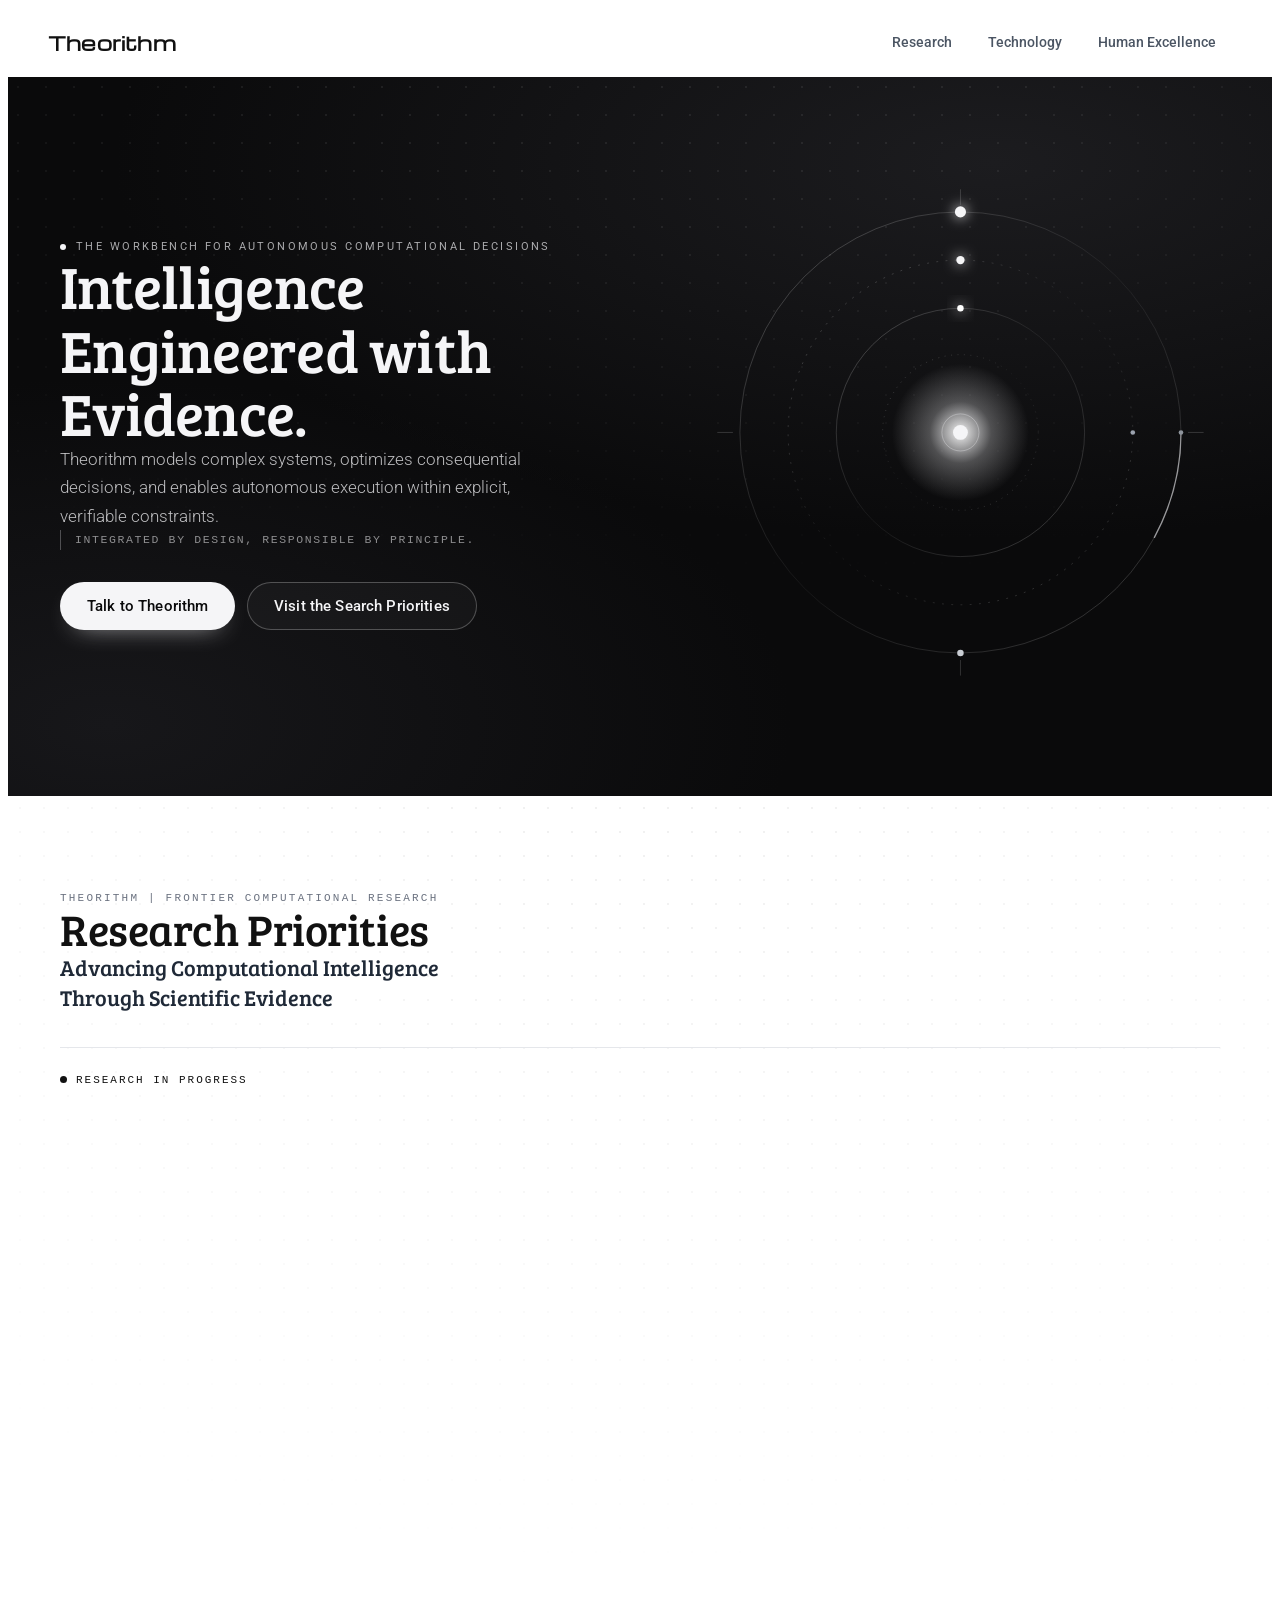
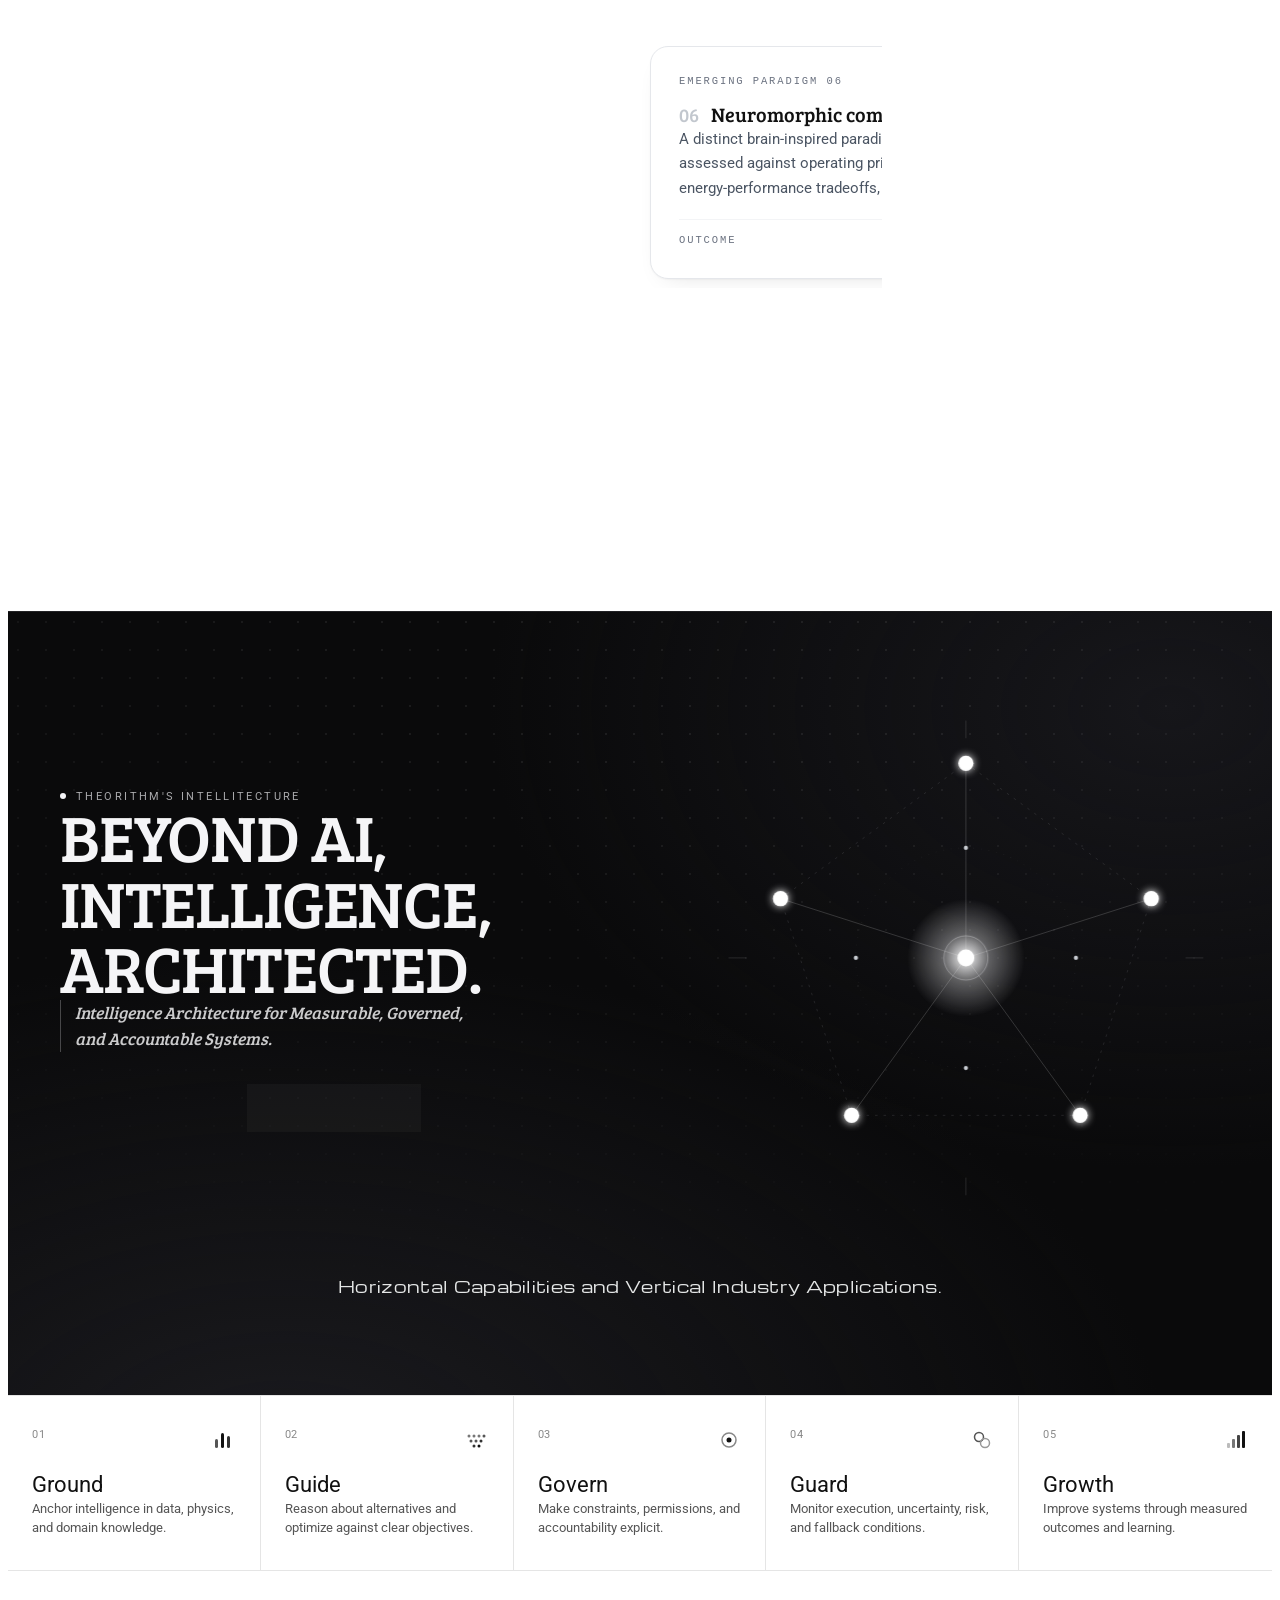
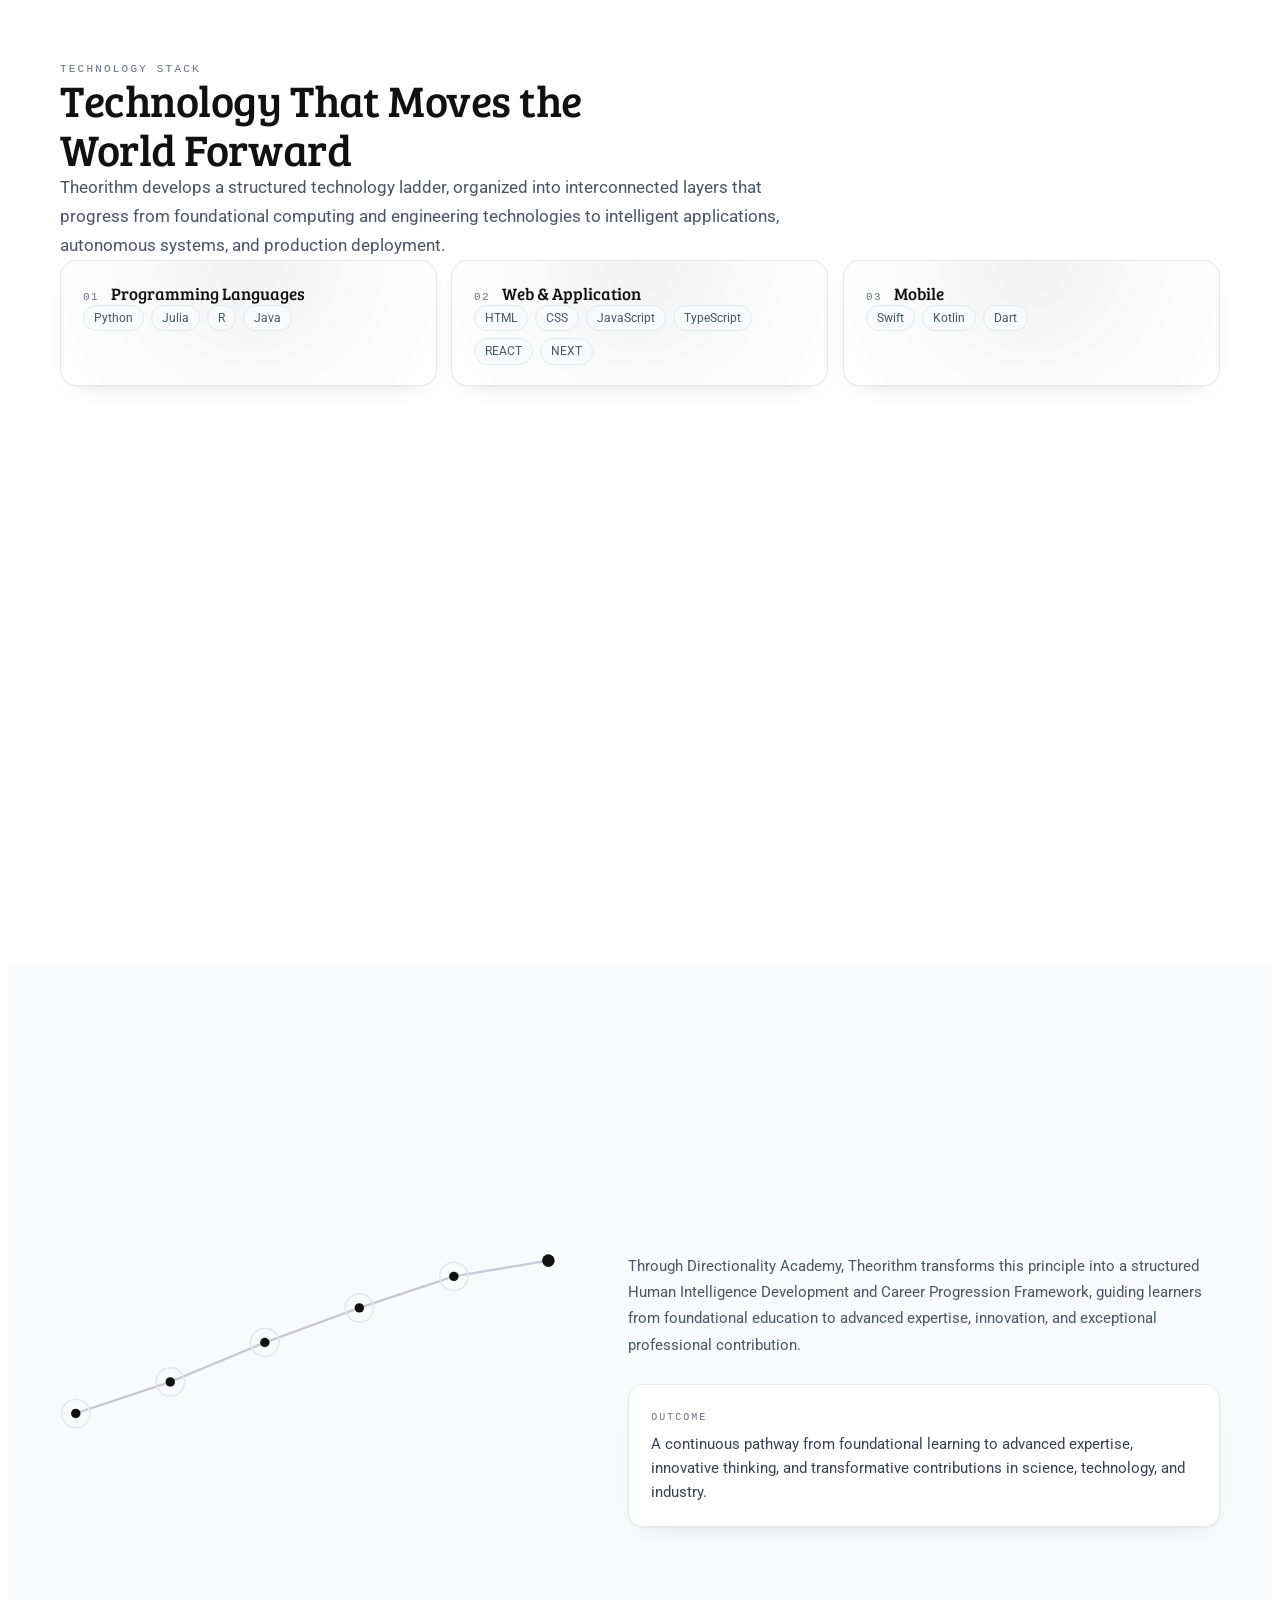
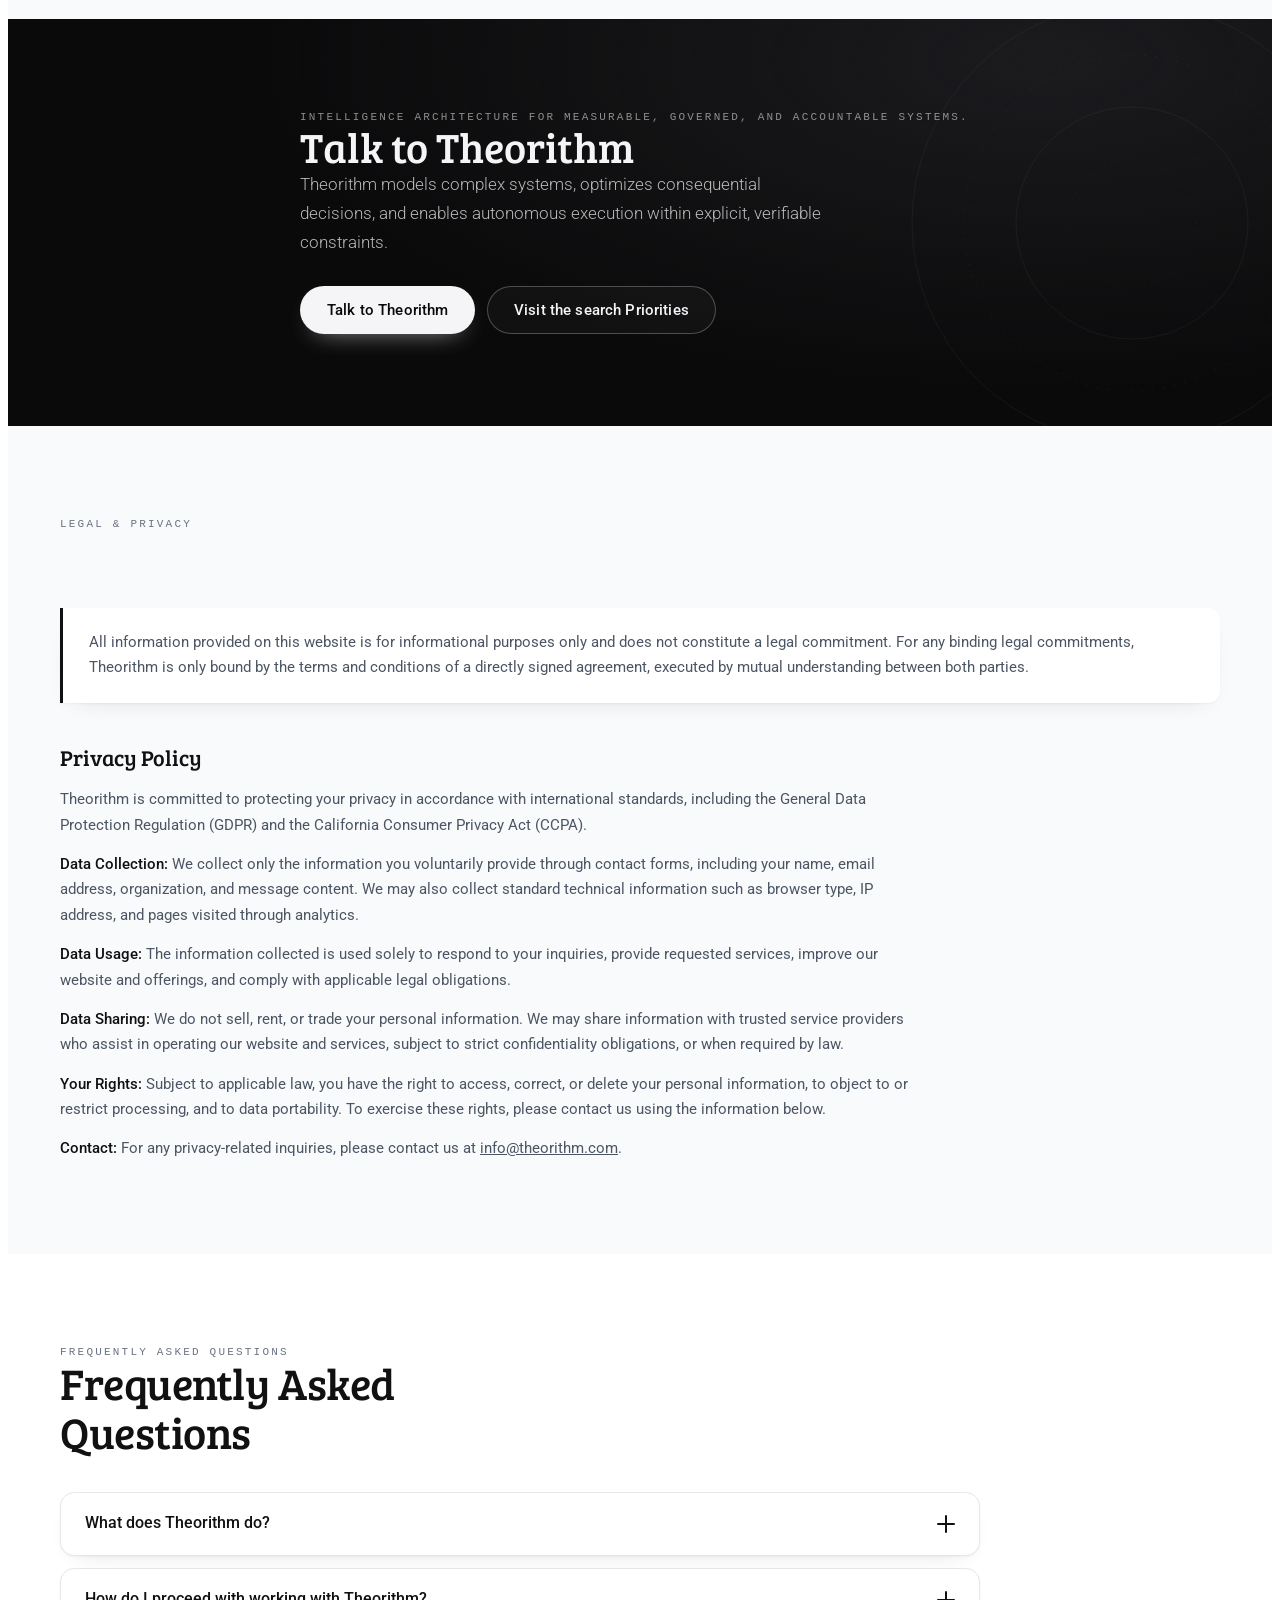
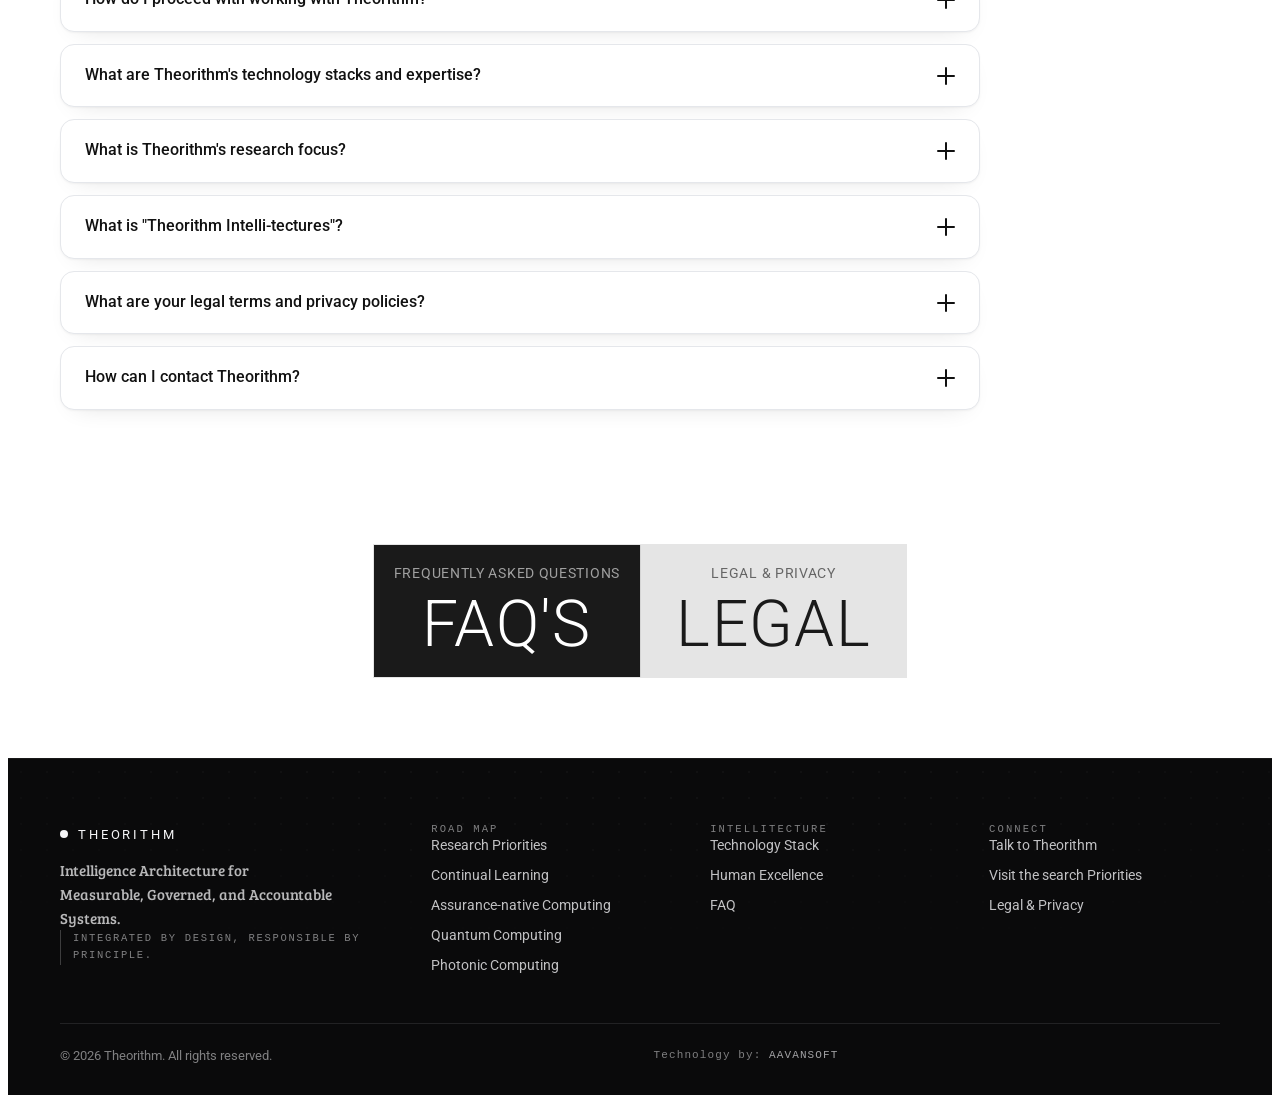
==== commit 03584763: "added few sections" ====
--- a/index.html
+++ b/index.html
@@ -61,7 +61,7 @@
 
     <header class="thrm-header" role="banner">
       <div class="thrm-header__inner">
-        <a href="#thrm-roadmap" class="thrm-header__logo" aria-label="Theorithm — home">Theorithm</a>
+        <a href="#" class="thrm-header__logo" aria-label="Theorithm — home">Theorithm</a>
         <nav class="thrm-header__nav" aria-label="Main navigation">
           <ul class="thrm-header__menu">
             <li><a href="#thrm-research">Research</a></li>
@@ -502,16 +502,16 @@
           </div>
           
 
-        <div class="thrm-pillars">
+                <div class="thrm-pillars">
           <!-- Pillar 01: Ground -->
           <div class="thrm-pillar">
             <div class="thrm-pillar__head">
               <span class="thrm-pillar__num">01</span>
               <div class="thrm-pillar__icon">
                 <svg viewBox="0 0 24 24" fill="none" xmlns="http://www.w3.org/2000/svg">
-                  <rect x="3" y="11" width="3" height="9" rx="1.5" fill="#7d9b6e"/>
-                  <rect x="9" y="5" width="3" height="15" rx="1.5" fill="#8baa7c"/>
-                  <rect x="15" y="8" width="3" height="12" rx="1.5" fill="#7d9b6e"/>
+                  <rect x="3" y="11" width="3" height="9" rx="1.5" fill="#555555"/>
+                  <rect x="9" y="5" width="3" height="15" rx="1.5" fill="#111111"/>
+                  <rect x="15" y="8" width="3" height="12" rx="1.5" fill="#333333"/>
                 </svg>
               </div>
             </div>
@@ -526,17 +526,17 @@
               <div class="thrm-pillar__icon">
                 <svg viewBox="0 0 24 24" fill="none" xmlns="http://www.w3.org/2000/svg">
                   <!-- Top row -->
-                  <circle cx="4" cy="8" r="1.5" fill="#6a9588"/>
-                  <circle cx="9" cy="8" r="1.5" fill="#6a9588"/>
-                  <circle cx="14" cy="8" r="1.5" fill="#6a9588"/>
-                  <circle cx="19" cy="8" r="1.5" fill="#6a9588"/>
+                  <circle cx="4" cy="8" r="1.5" fill="#777777"/>
+                  <circle cx="9" cy="8" r="1.5" fill="#777777"/>
+                  <circle cx="14" cy="8" r="1.5" fill="#777777"/>
+                  <circle cx="19" cy="8" r="1.5" fill="#555555"/>
                   <!-- Middle row -->
-                  <circle cx="6" cy="13" r="1.5" fill="#6a9588"/>
-                  <circle cx="11" cy="13" r="1.5" fill="#6a9588"/>
-                  <circle cx="16" cy="13" r="1.5" fill="#6a9588"/>
+                  <circle cx="6" cy="13" r="1.5" fill="#555555"/>
+                  <circle cx="11" cy="13" r="1.5" fill="#555555"/>
+                  <circle cx="16" cy="13" r="1.5" fill="#333333"/>
                   <!-- Bottom row -->
-                  <circle cx="9" cy="18" r="1.5" fill="#6a9588"/>
-                  <circle cx="14" cy="18" r="1.5" fill="#6a9588"/>
+                  <circle cx="9" cy="18" r="1.5" fill="#333333"/>
+                  <circle cx="14" cy="18" r="1.5" fill="#111111"/>
                 </svg>
               </div>
             </div>
@@ -550,8 +550,8 @@
               <span class="thrm-pillar__num">03</span>
               <div class="thrm-pillar__icon">
                 <svg viewBox="0 0 24 24" fill="none" xmlns="http://www.w3.org/2000/svg">
-                  <circle cx="12" cy="12" r="7" stroke="#8baa7c" stroke-width="1.5"/>
-                  <circle cx="12" cy="12" r="2.5" fill="#7d9b6e"/>
+                  <circle cx="12" cy="12" r="7" stroke="#888888" stroke-width="1.5"/>
+                  <circle cx="12" cy="12" r="2.5" fill="#111111"/>
                 </svg>
               </div>
             </div>
@@ -565,8 +565,8 @@
               <span class="thrm-pillar__num">04</span>
               <div class="thrm-pillar__icon">
                 <svg viewBox="0 0 24 24" fill="none" xmlns="http://www.w3.org/2000/svg">
-                  <circle cx="9" cy="9" r="4.5" stroke="#a8c098" stroke-width="1.5"/>
-                  <circle cx="15" cy="15" r="4.5" stroke="#a8c098" stroke-width="1.5"/>
+                  <circle cx="9" cy="9" r="4.5" stroke="#555555" stroke-width="1.5"/>
+                  <circle cx="15" cy="15" r="4.5" stroke="#999999" stroke-width="1.5"/>
                 </svg>
               </div>
             </div>
@@ -580,10 +580,10 @@
               <span class="thrm-pillar__num">05</span>
               <div class="thrm-pillar__icon">
                 <svg viewBox="0 0 24 24" fill="none" xmlns="http://www.w3.org/2000/svg">
-                  <rect x="3" y="15" width="3" height="5" rx="1" fill="#9bb380"/>
-                  <rect x="8" y="11" width="3" height="9" rx="1" fill="#8baa7c"/>
-                  <rect x="13" y="7" width="3" height="13" rx="1" fill="#7d9b6e"/>
-                  <rect x="18" y="3" width="3" height="17" rx="1" fill="#6a9588"/>
+                  <rect x="3" y="15" width="3" height="5" rx="1" fill="#BBBBBB"/>
+                  <rect x="8" y="11" width="3" height="9" rx="1" fill="#777777"/>
+                  <rect x="13" y="7" width="3" height="13" rx="1" fill="#444444"/>
+                  <rect x="18" y="3" width="3" height="17" rx="1" fill="#111111"/>
                 </svg>
               </div>
             </div>
@@ -744,7 +744,7 @@
           </div>
         </section>
 
-        <!-- TRUST, GOVERNANCE & AUTONOMY -->
+        <!-- TRUST, GOVERNANCE & AUTONOMY
         <section class="thrm-section" id="thrm-trust" aria-labelledby="thrm-trust-h">
           <div class="thrm-wrap">
             <p class="thrm-kicker" data-reveal style="--i:0">Trust, Governance &amp; Responsible Autonomy</p>
@@ -827,7 +827,7 @@
               </li>
             </ul>
           </div>
-        </section>
+        </section> -->
 
         <!-- ENGINEERING PRINCIPLE 
         <section class="thrm-section thrm-section--alt" id="thrm-engineering" aria-labelledby="thrm-eng-h">
@@ -899,7 +899,7 @@
           ============================================================ -->
       <section class="thrm-legal" id="thrm-legal" aria-labelledby="thrm-legal-h">
         <div class="thrm-wrap">
-          <p class="thrm-kicker" data-reveal style="--i:0">Technology by: <span class="font-boombox">AAVANSOFT</span></p>
+          <p class="thrm-kicker" data-reveal style="--i:0">Legal &amp; Privacy</p>
           <h2 class="thrm-h2" id="thrm-legal-h" data-reveal style="--i:1">Legal &amp; Privacy</h2>
 
           <div class="thrm-legal__disclaimer" data-reveal style="--i:2">
@@ -1089,6 +1089,21 @@
         </div>
       </section>
 
+      <!-- Navigation Blocks (FAQ & Legal) -->
+      <!-- Navigation Blocks (FAQ & Legal) -->
+      <div class="thrm-wrap">
+        <div class="thrm-nav-blocks">
+          <a href="#thrm-faq" class="thrm-nav-block thrm-nav-block--dark">
+            <span class="thrm-nav-block__kicker">Frequently Asked Questions</span>
+            <span class="thrm-nav-block__title">FAQ'S</span>
+          </a>
+          <a href="#thrm-legal" class="thrm-nav-block thrm-nav-block--light">
+            <span class="thrm-nav-block__kicker">Legal &amp; Privacy</span>
+            <span class="thrm-nav-block__title">LEGAL</span>
+          </a>
+        </div>
+      </div>
+
       <!-- ============================================================
           FOOTER
           ============================================================ -->
@@ -1121,8 +1136,8 @@
               <ul>
                 <li><a href="#thrm-tech">Technology Stack</a></li>
                 <li><a href="#thrm-human">Human Excellence</a></li>
-                <li><a href="#thrm-trust">Trust &amp; Governance</a></li>
-                <li><a href="#thrm-engineering">Engineering Principle</a></li>
+                <!--<li><a href="#thrm-trust">Trust &amp; Governance</a></li>
+                <li><a href="#thrm-engineering">Engineering Principle</a></li>-->
                 <li><a href="#thrm-faq">FAQ</a></li>
               </ul>
             </nav>
@@ -1131,7 +1146,7 @@
               <h3 class="thrm-footer__heading">Connect</h3>
               <ul>
                 <li><a href="https://www.theorithm.com/contact">Talk to Theorithm</a></li>
-                <li><a href="https://www.theorithm.com/road-map">Visit the search Priorities</a></li>
+                <li><a href="#thrm-research">Visit the search Priorities</a></li>
                 <!--<li><a href="#thrm-contact">Contact Section</a></li>-->
                 <li><a href="#thrm-legal">Legal &amp; Privacy</a></li>
               </ul>
@@ -1141,7 +1156,7 @@
           <div class="thrm-footer__bottom">
             <p>© <span id="thrm-year"></span> Theorithm. All rights reserved.</p>
             <p class="thrm-footer__legal">
-              Legal &amp; Privacy: <a href="#thrm-legal">View Policy</a>
+              Technology by: <a href="https://www.aavansoft.co.uk/" class="font-boombox">AAVANSOFT</span>
             </p>
           </div>
         </div>
--- a/css/style.css
+++ b/css/style.css
@@ -1,7 +1,7 @@
 @font-face {
     font-family: 'BoomBox';
-    src: url('../fonts/BoomBox.woff2') format('woff2'),
-         url('../fonts/BoomBox.woff')  format('woff');
+    src: url('/fonts/BoomBox.woff2') format('woff2'),
+         url('/fonts/BoomBox.woff')  format('woff');
     font-weight: normal;
     font-style: normal;
     font-display: swap;
@@ -1721,7 +1721,7 @@
   box-shadow: 0 4px 12px rgba(0, 0, 0, 0.03); /* Optional: adds a very subtle depth */
 }
 
-.font-boombox {
+.thrm-wrap>.font-boombox {
   font-family: 'BoomBox';
   font-size: 0.85rem;
   color: var(--thrm-ink);
@@ -1942,4 +1942,94 @@
     margin-right: auto;
     display: block;
   }
+}
+
+/* ==========================================================================
+   FAQ & Legal Navigation Blocks (Centered)
+   ========================================================================== */
+.thrm-nav-blocks {
+  display: grid;
+  grid-template-columns: 1fr 1fr;
+  width: max-content;
+  max-width: var(--thrm-max, 1240px); /* Constrains the width to match your site's max width */
+  margin: 30px auto; /* Centers the block on the page with spacing above and below */
+  margin-bottom: 80px;
+  border: 1px solid #e5e5e5;
+  overflow: hidden; /* Keeps the inner background colors inside the rounded corners */
+}
+
+.thrm-nav-block {
+  flex: 1;
+  padding: 20px 20px;
+  display: flex;
+  flex-direction: column;
+  align-items: center; /* Centers the content horizontally */
+  justify-content: center;
+  text-align: center; /* Centers the text */
+  text-decoration: none;
+  transition: background-color 0.3s ease;
+}
+
+/* Dark Block (FAQ) */
+.thrm-nav-block--dark {
+  background-color: #1a1a1a;
+}
+.thrm-nav-block--dark:hover {
+  background-color: #2a2a2a;
+}
+.thrm-nav-block--dark .thrm-nav-block__kicker {
+  color: #a0a0a0;
+}
+.thrm-nav-block--dark .thrm-nav-block__title {
+  color: #ffffff;
+}
+
+/* Light Block (Legal) */
+.thrm-nav-block--light {
+  background-color: #e5e5e5;
+  border-left: 1px solid #d4d4d4; /* Subtle divider between the two halves */
+}
+.thrm-nav-block--light:hover {
+  background-color: #d4d4d4;
+}
+.thrm-nav-block--light .thrm-nav-block__kicker {
+  color: #666666;
+}
+.thrm-nav-block--light .thrm-nav-block__title {
+  color: #1a1a1a;
+}
+
+/* Typography */
+.thrm-nav-block__kicker {
+  font-family: var(--thrm-sans);
+  font-size: 14px;
+  font-weight: 400;
+  letter-spacing: 0.05em;
+  text-transform: uppercase;
+  margin-bottom: 12px;
+}
+
+.thrm-nav-block__title {
+  font-family: var(--thrm-sans);
+  font-size: clamp(2.5rem, 5vw, 4.5rem);
+  font-weight: 300;
+  line-height: 1;
+  letter-spacing: 0.02em;
+}
+
+/* Responsive adjustment for tablets and mobiles */
+@media (max-width: 768px) {
+  .thrm-nav-blocks {
+    flex-direction: column;
+    margin: 40px auto;
+  }
+  
+  .thrm-nav-block {
+    padding: 40px 20px;
+  }
+
+  .thrm-nav-block--light {
+    border-left: none;
+    border-top: 1px solid #d4d4d4; /* Moves the divider to the top when stacked */
+  }
 }
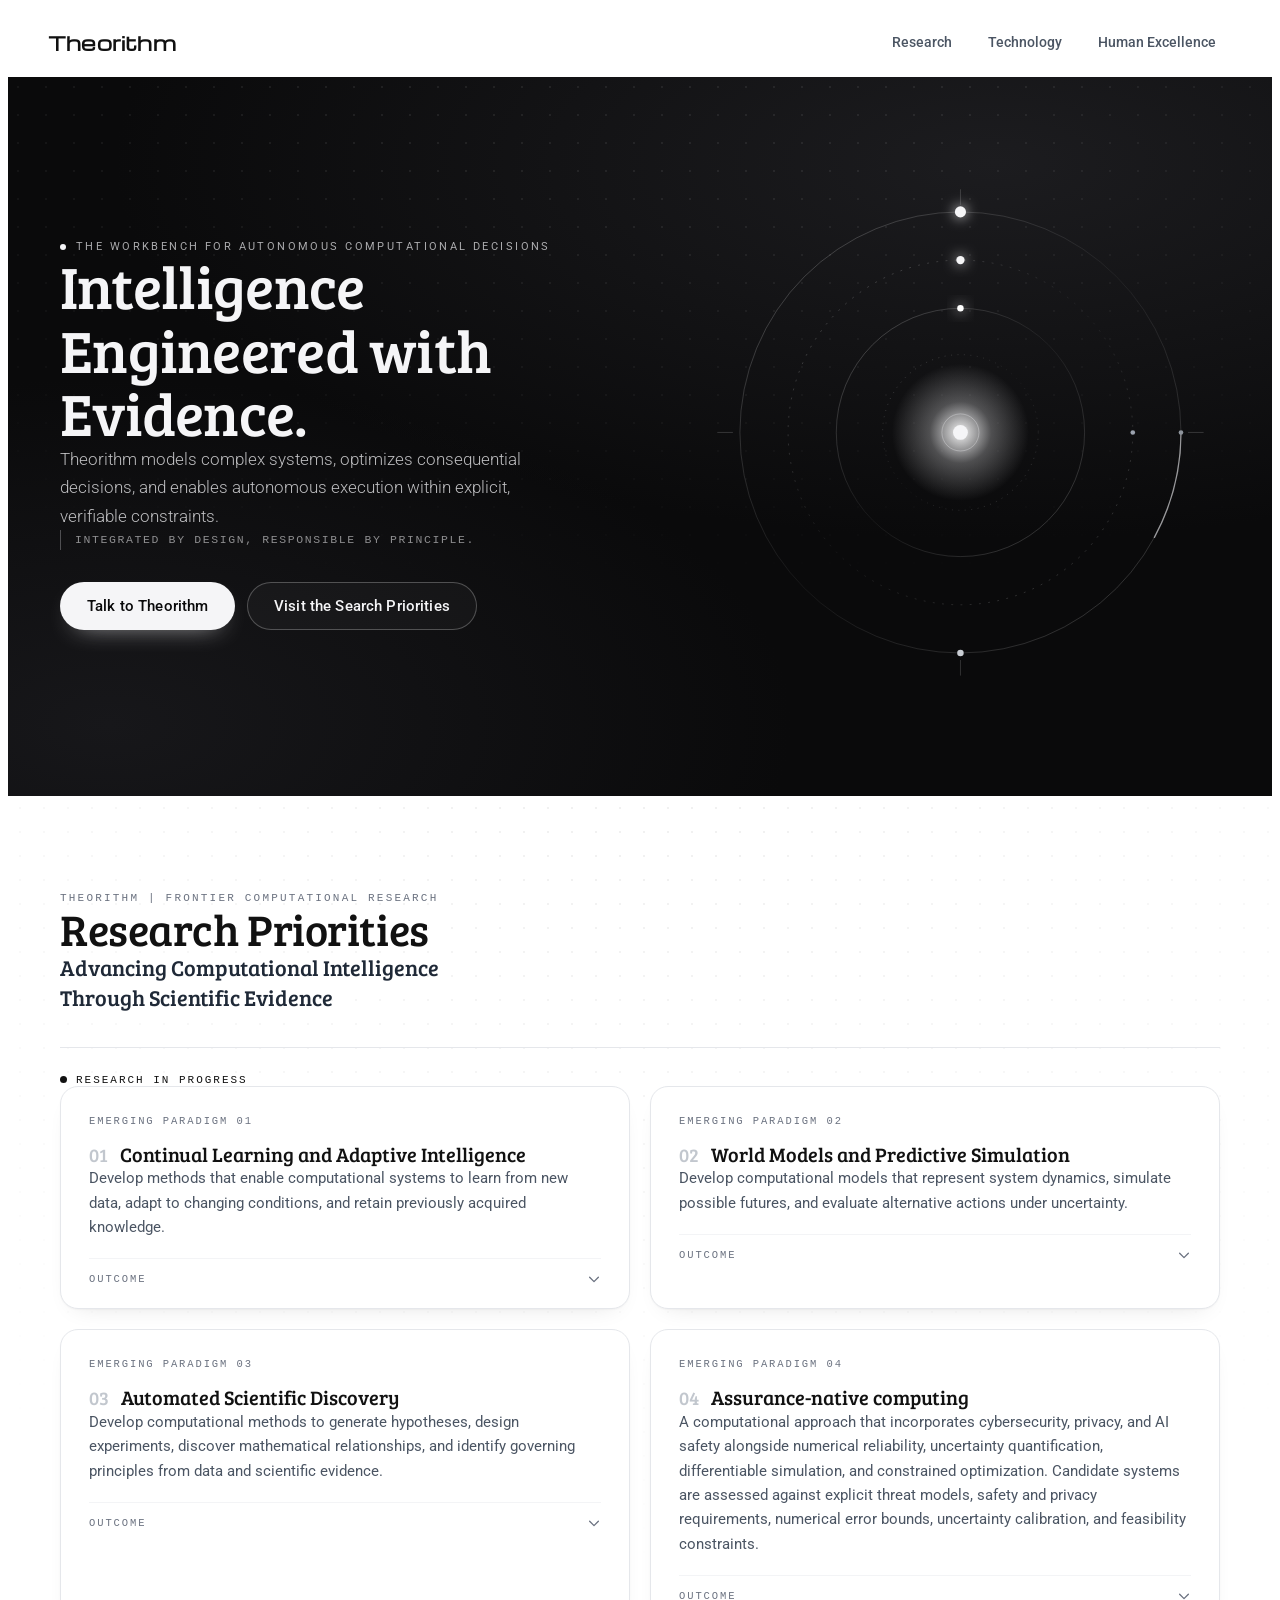
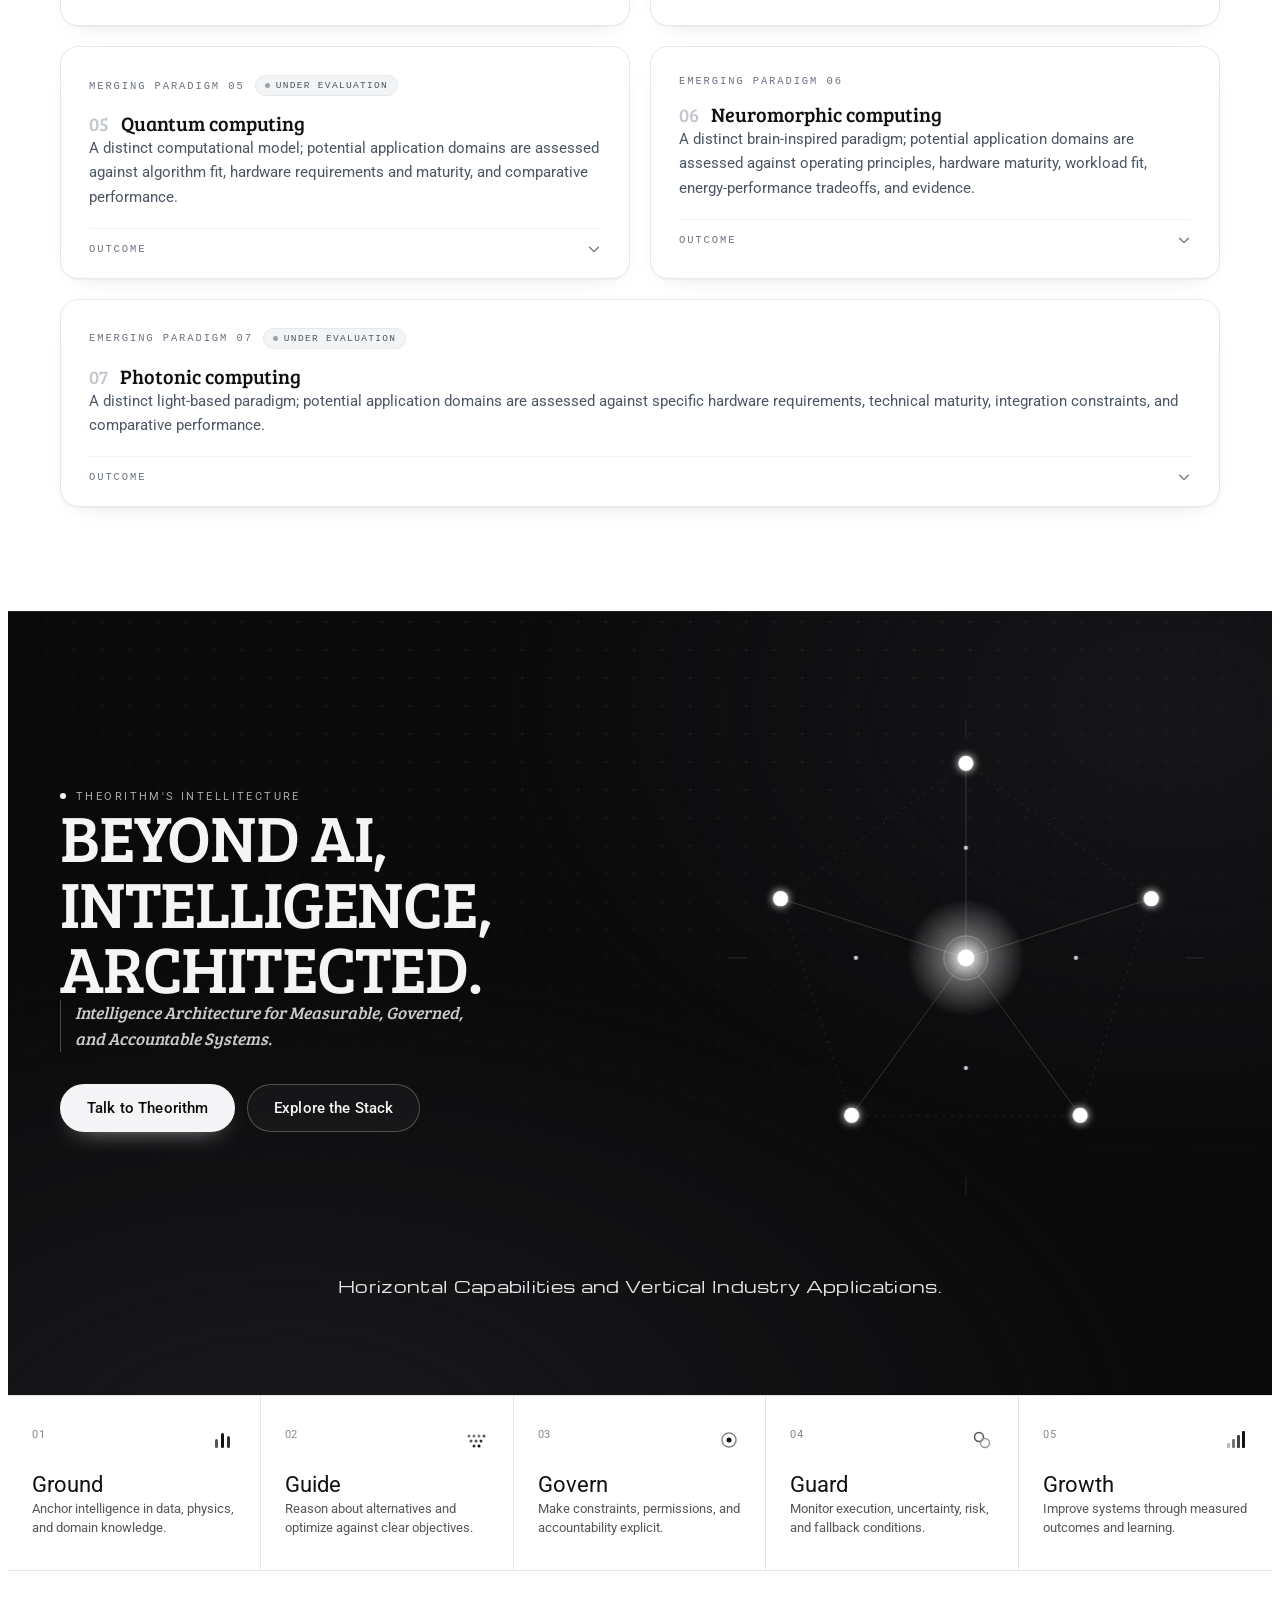
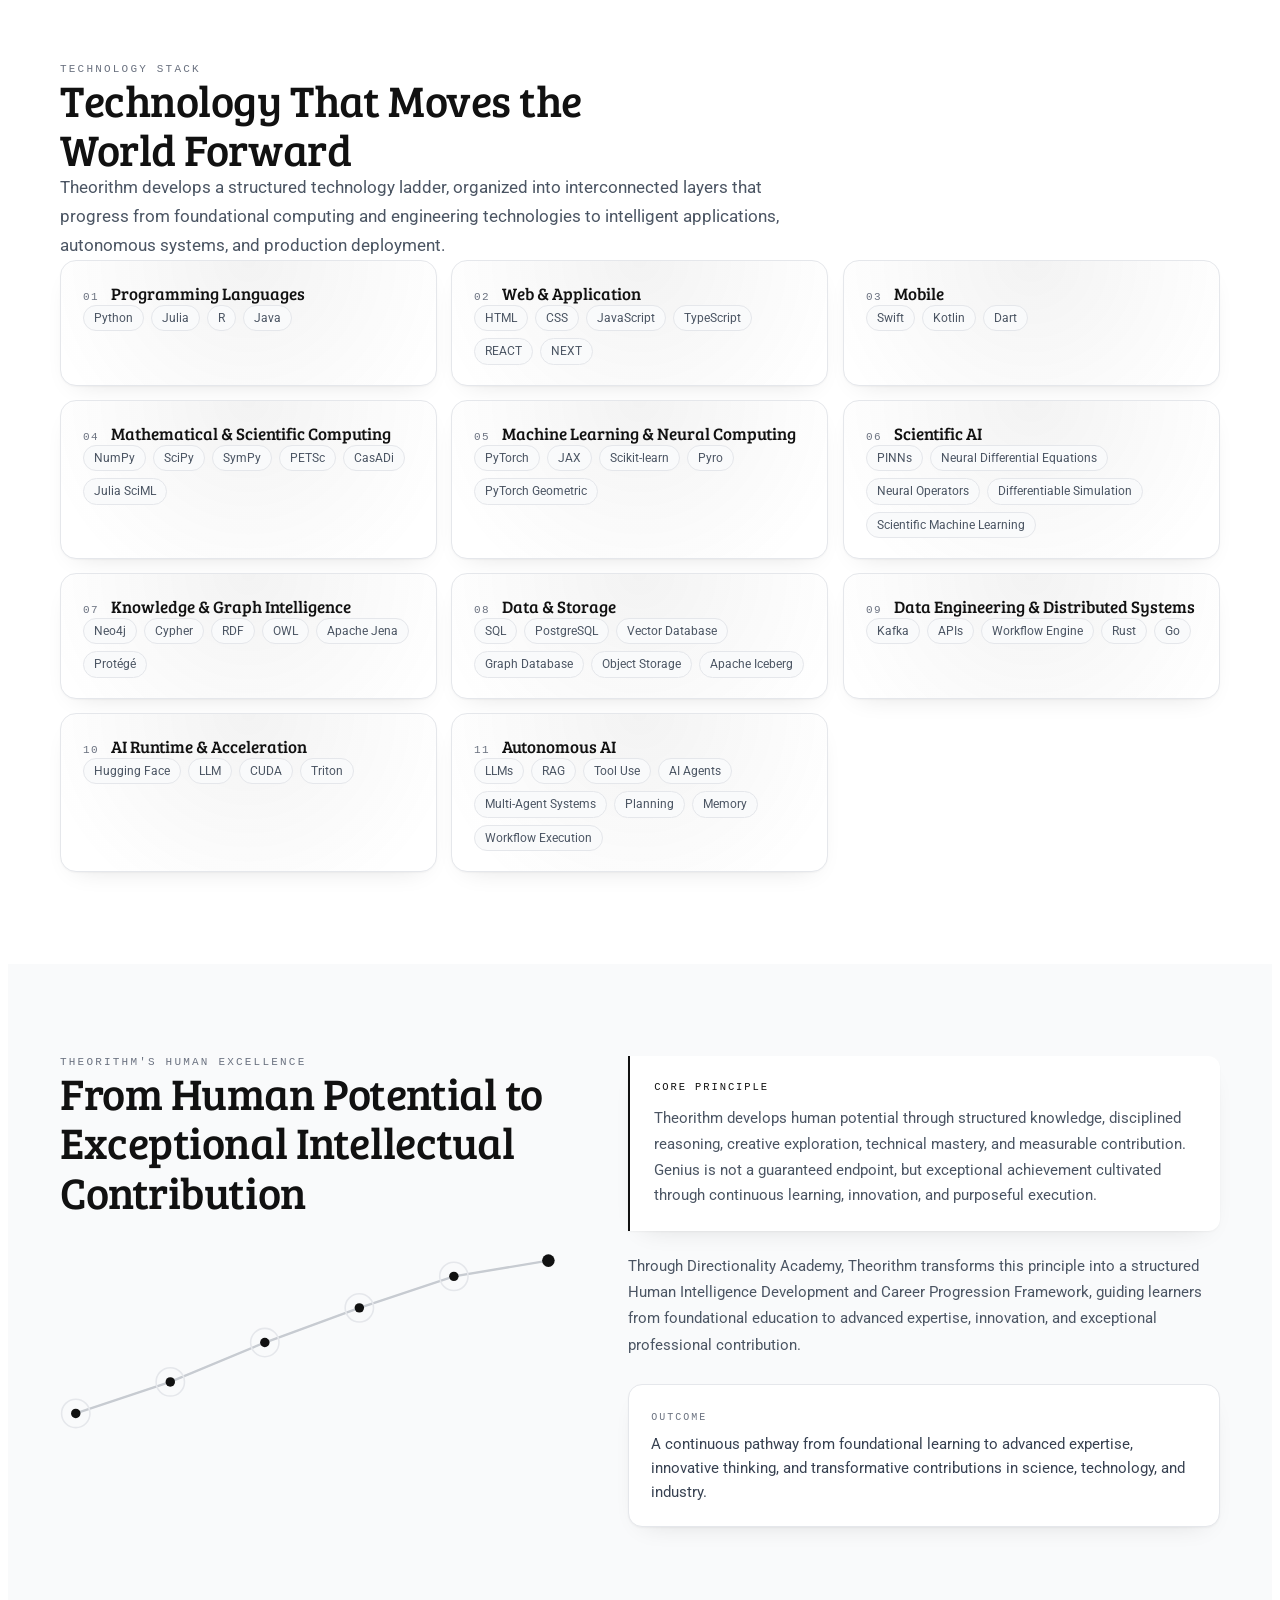
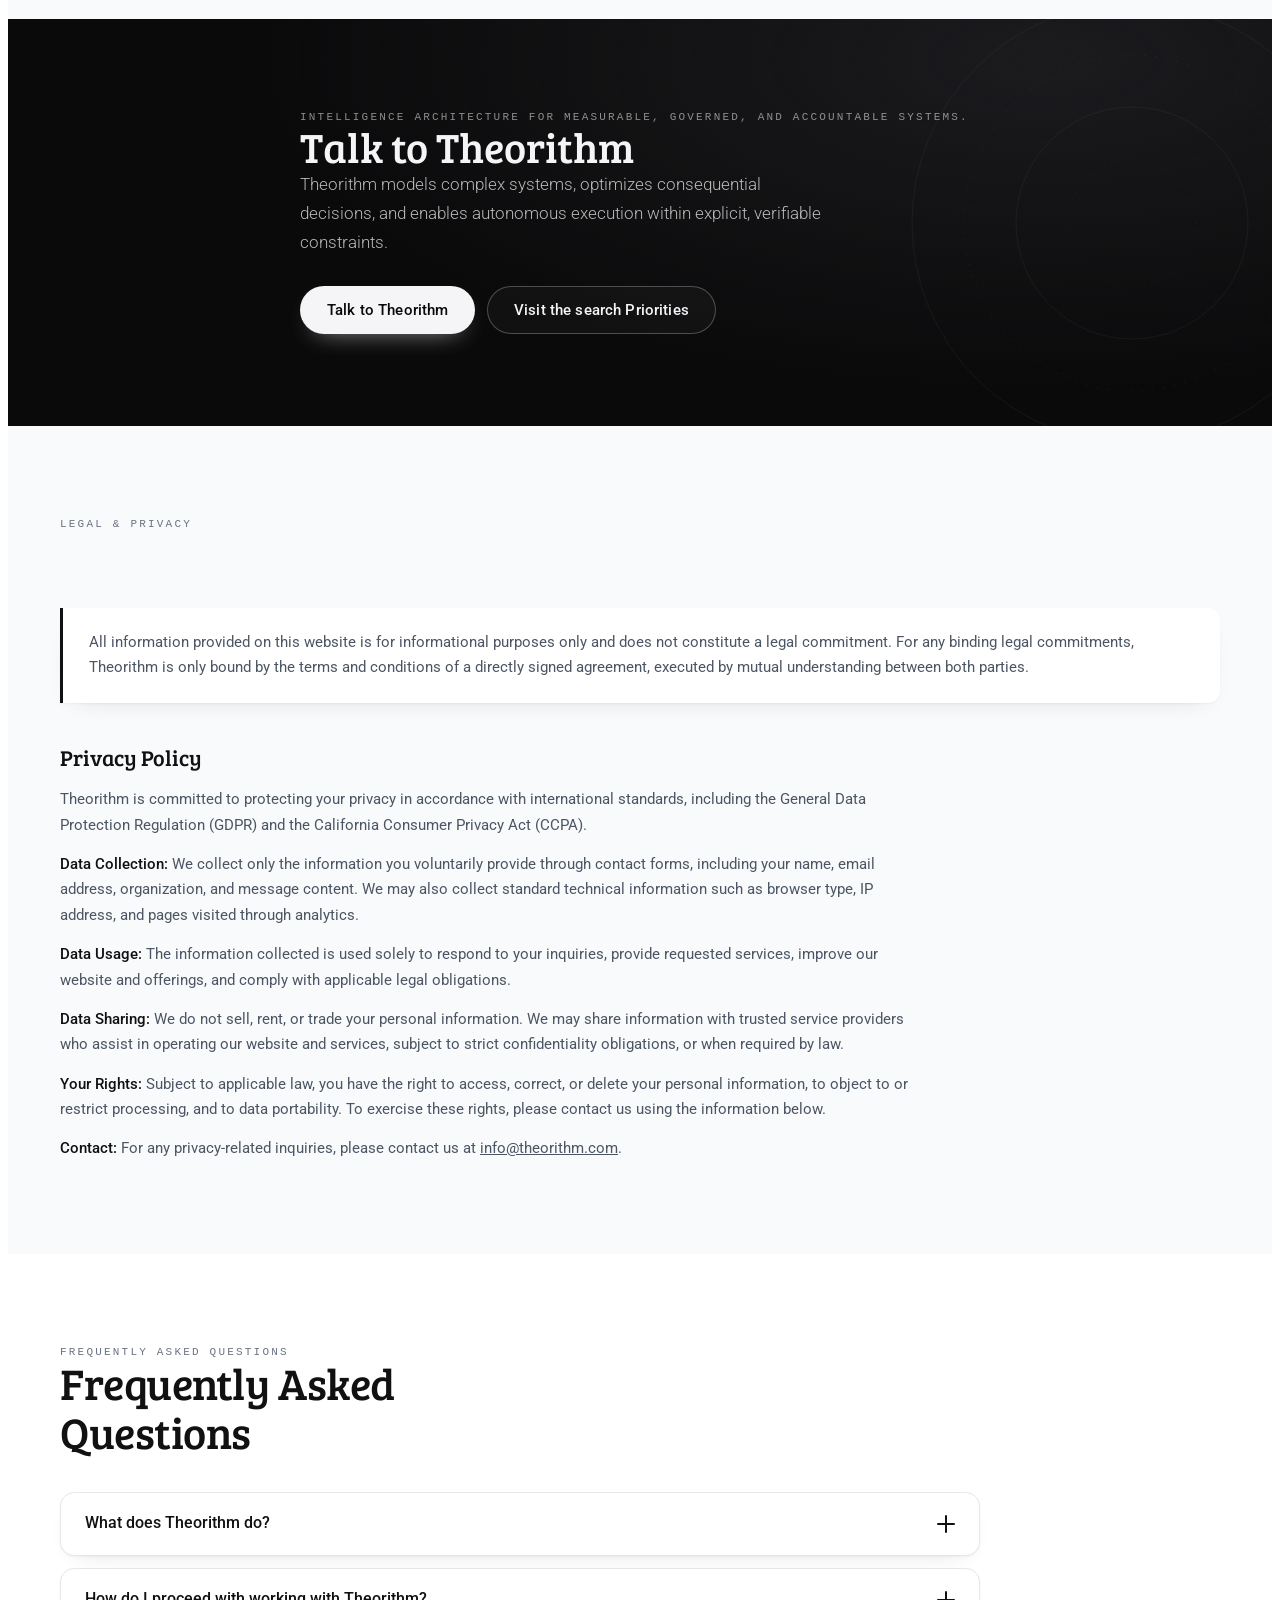
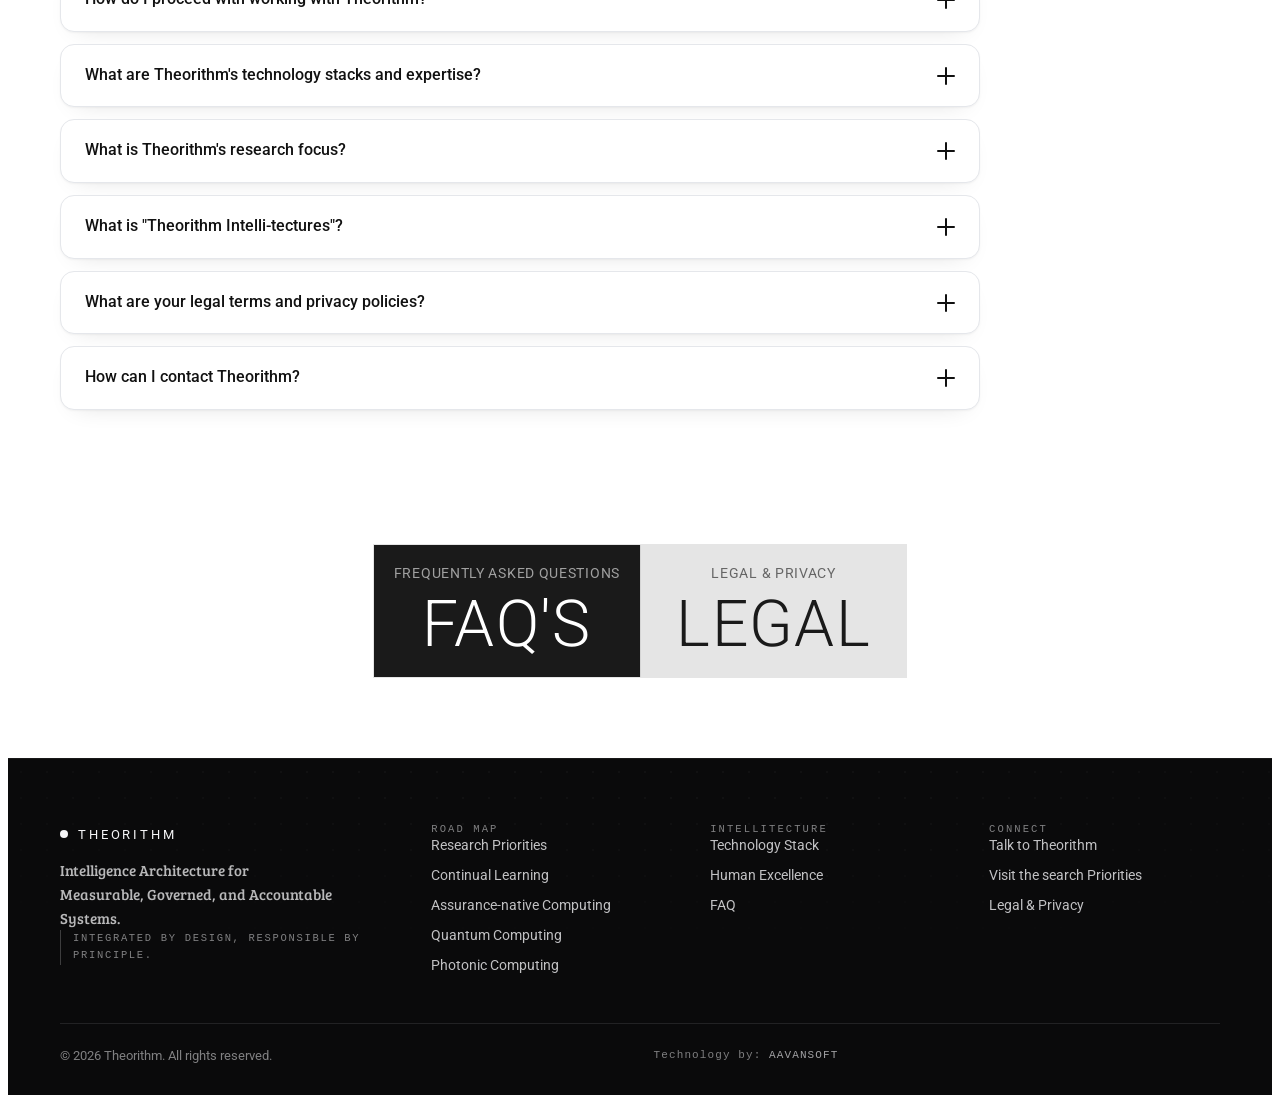
==== commit ce1bf7e4: ":wq" ====
--- a/index.html
+++ b/index.html
@@ -1156,7 +1156,7 @@
           <div class="thrm-footer__bottom">
             <p>© <span id="thrm-year"></span> Theorithm. All rights reserved.</p>
             <p class="thrm-footer__legal">
-              Technology by: <a href="https://www.aavansoft.co.uk/" class="font-boombox">AAVANSOFT</span>
+              Technology by: <a href="https://www.aavansoft.co.uk/" target="_blank" class="font-boombox">AAVANSOFT</span>
             </p>
           </div>
         </div>
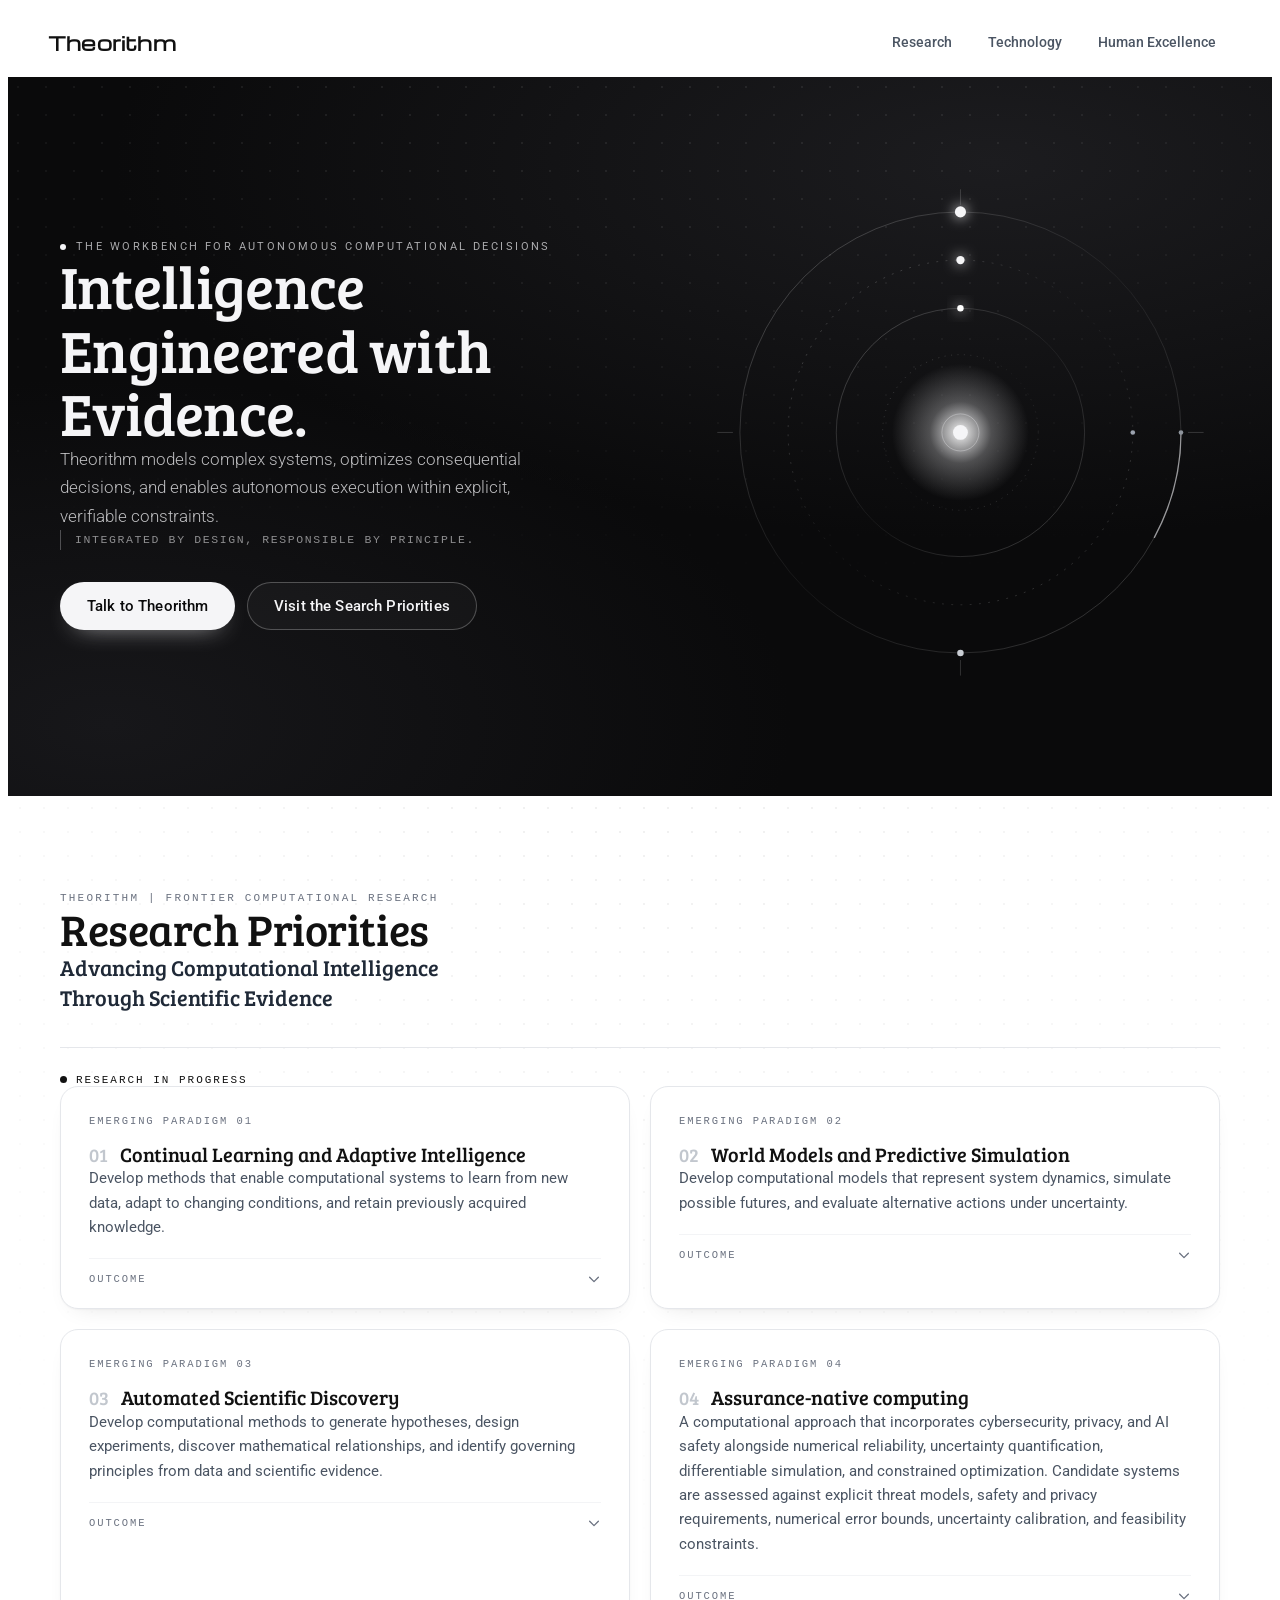
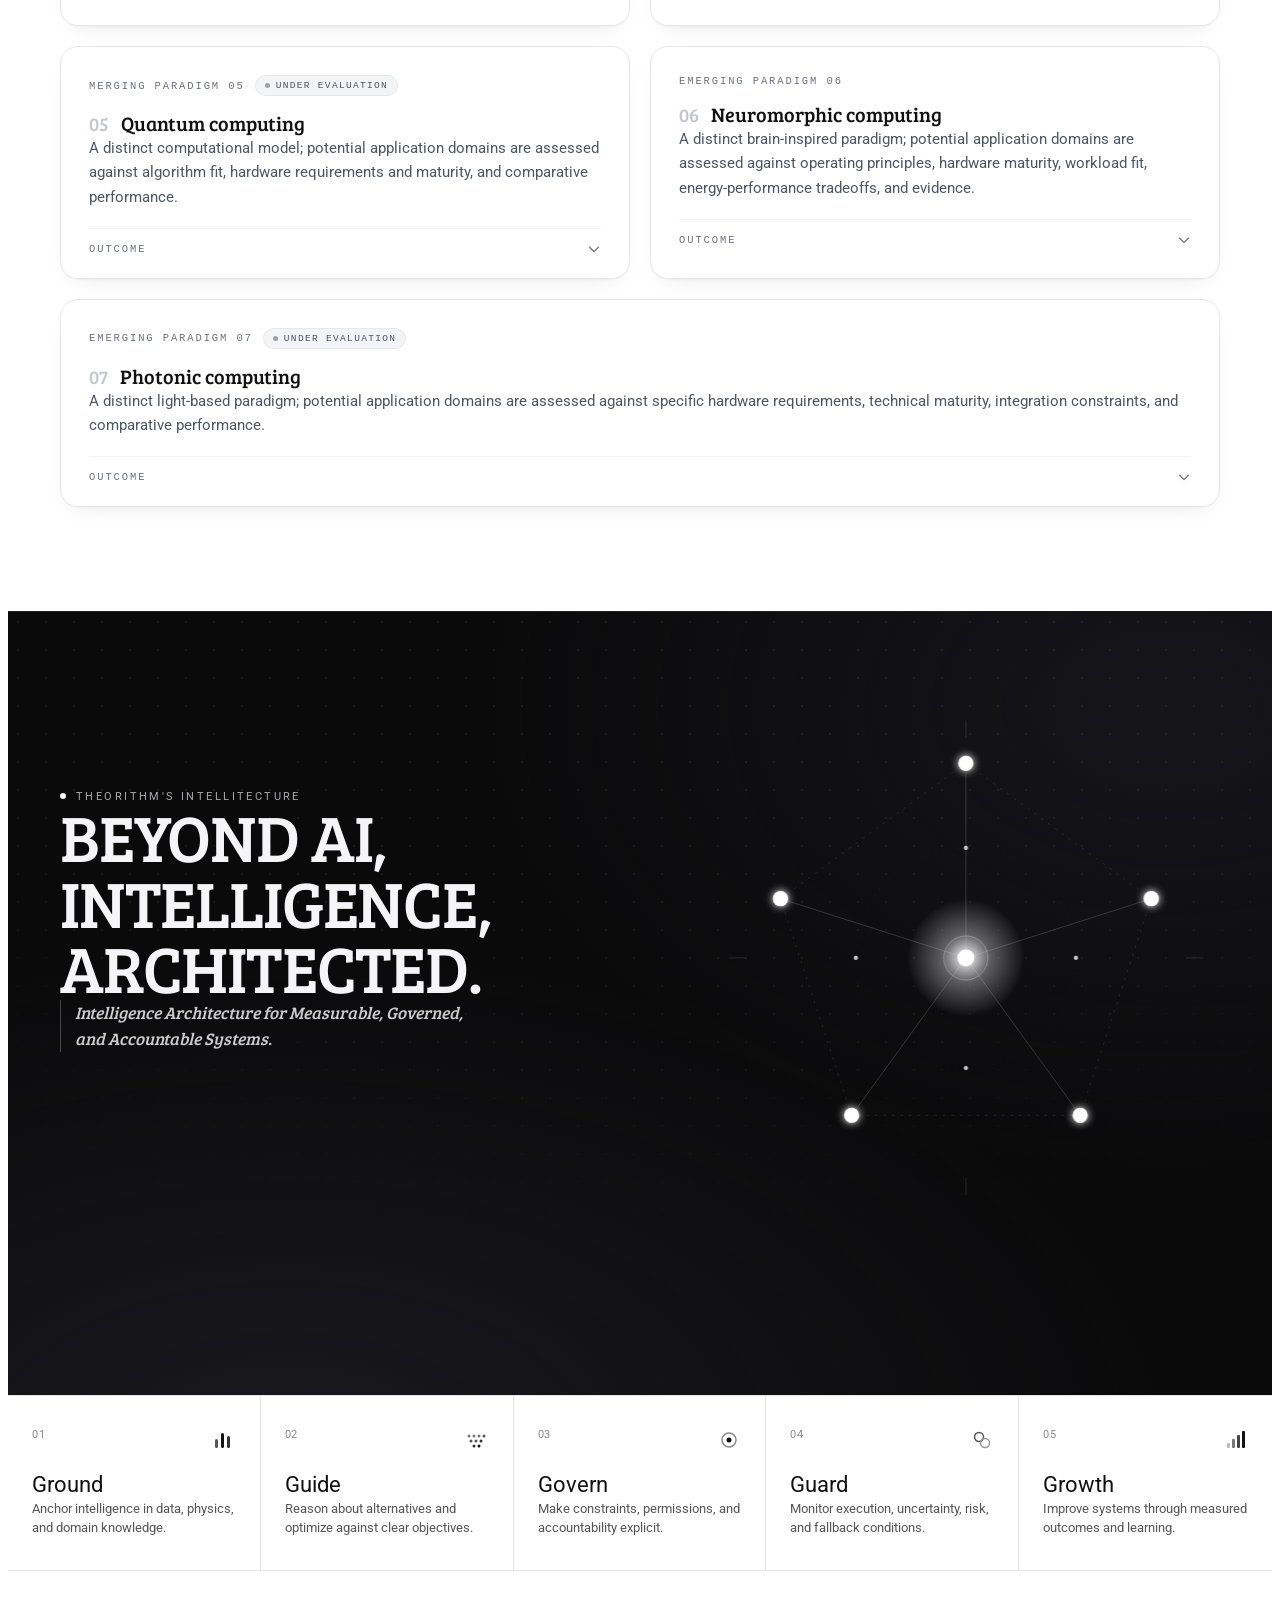
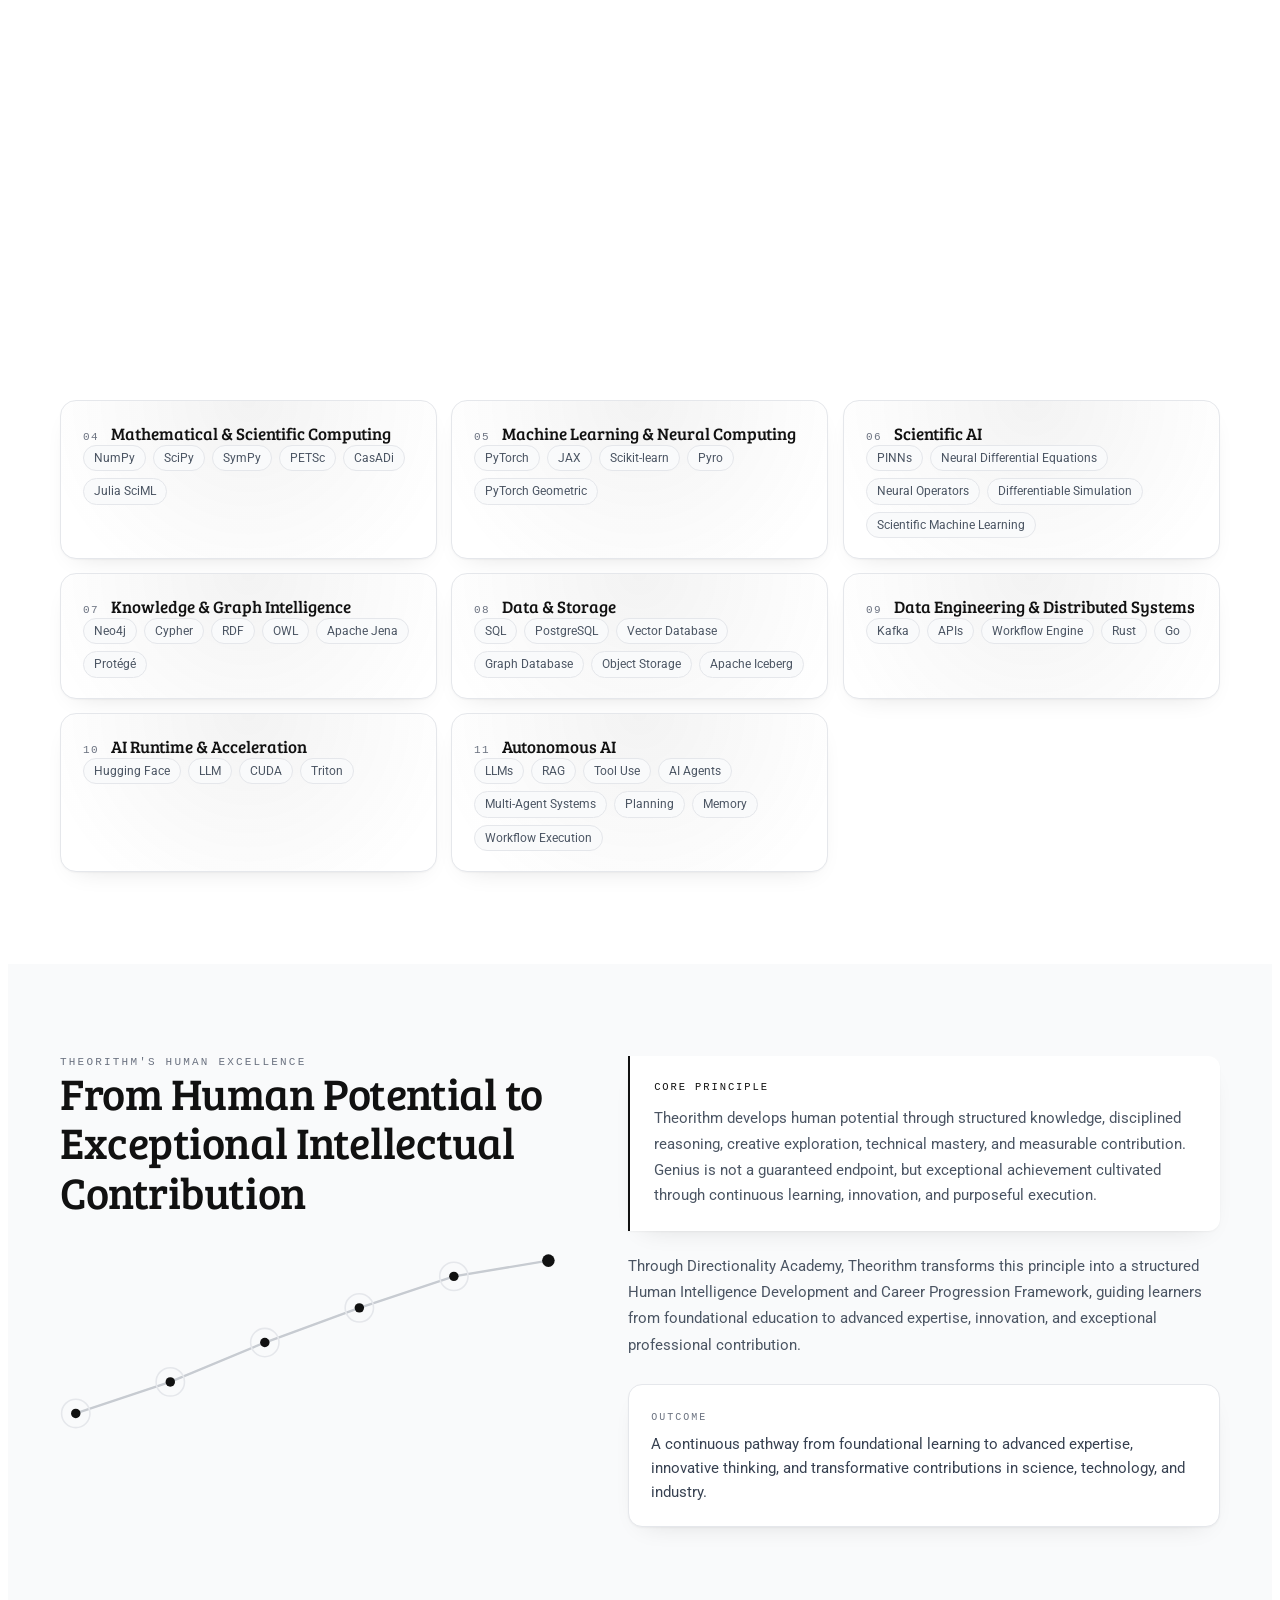
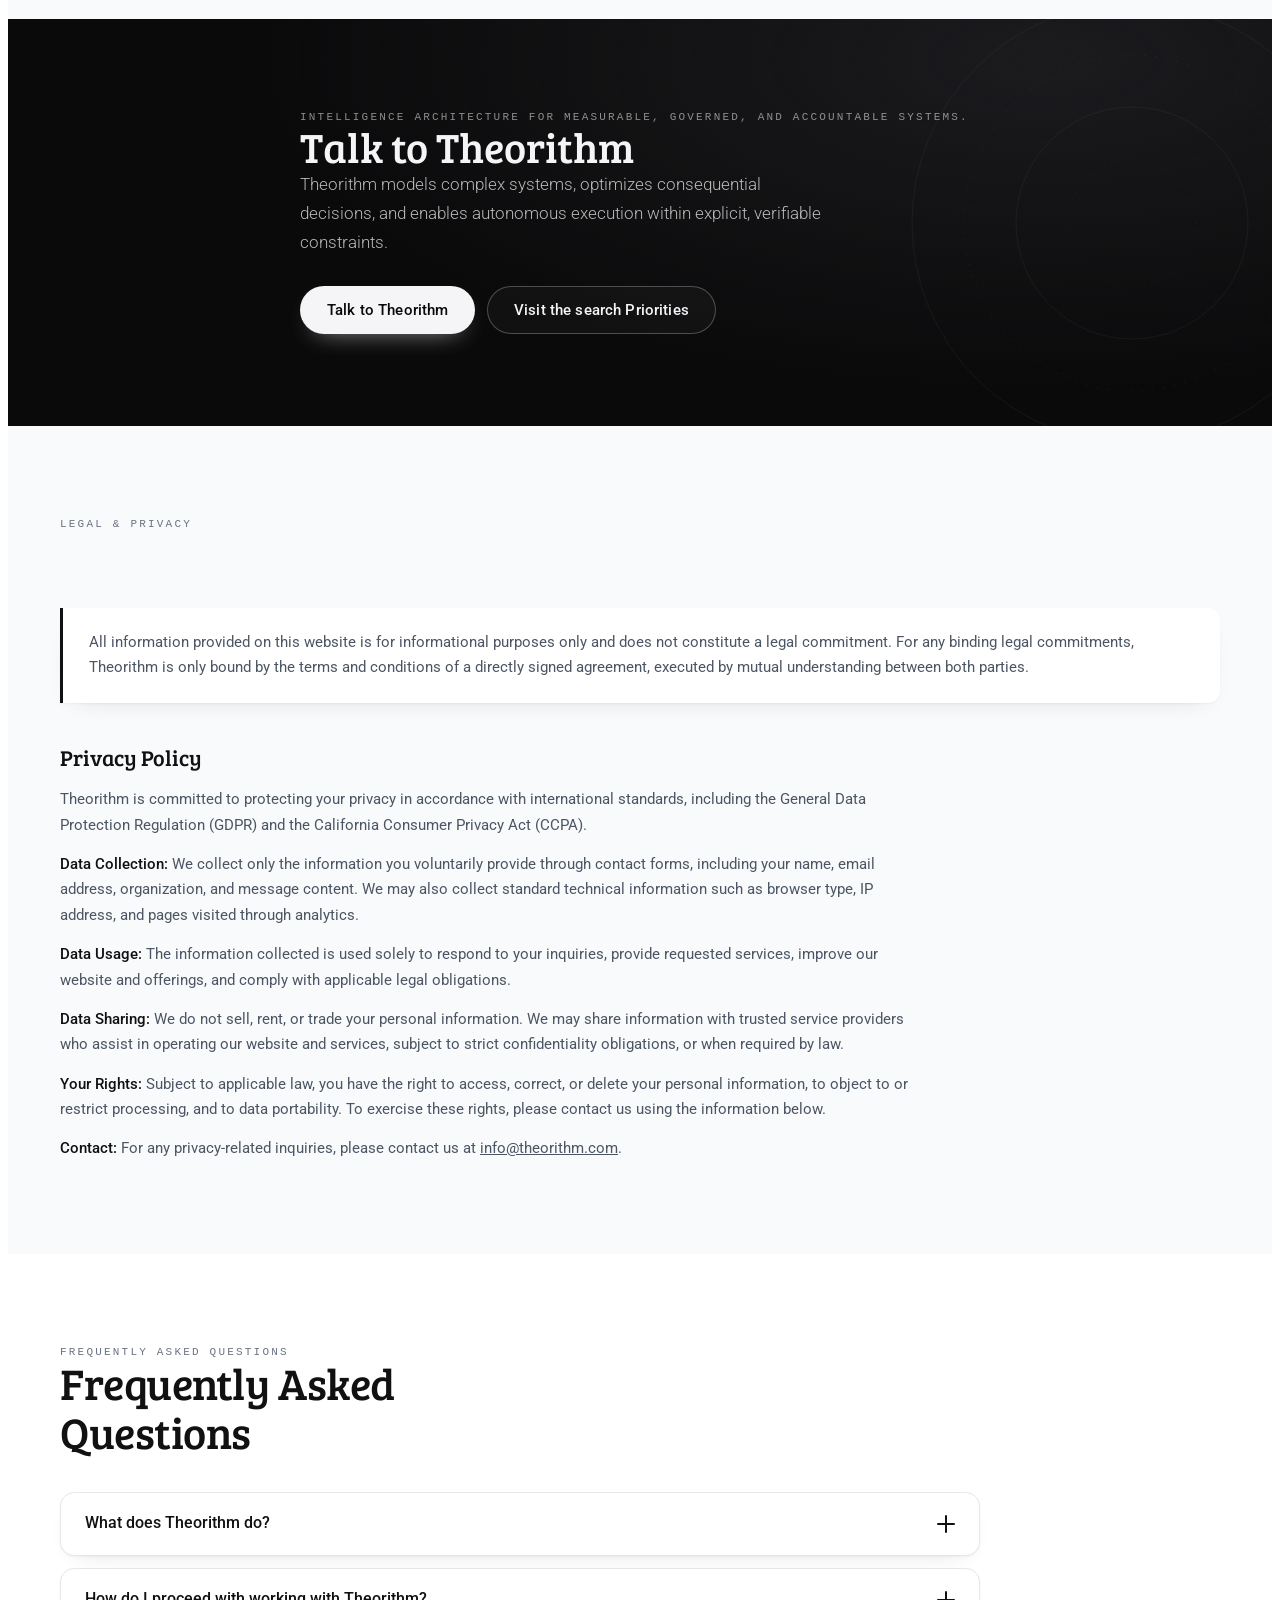
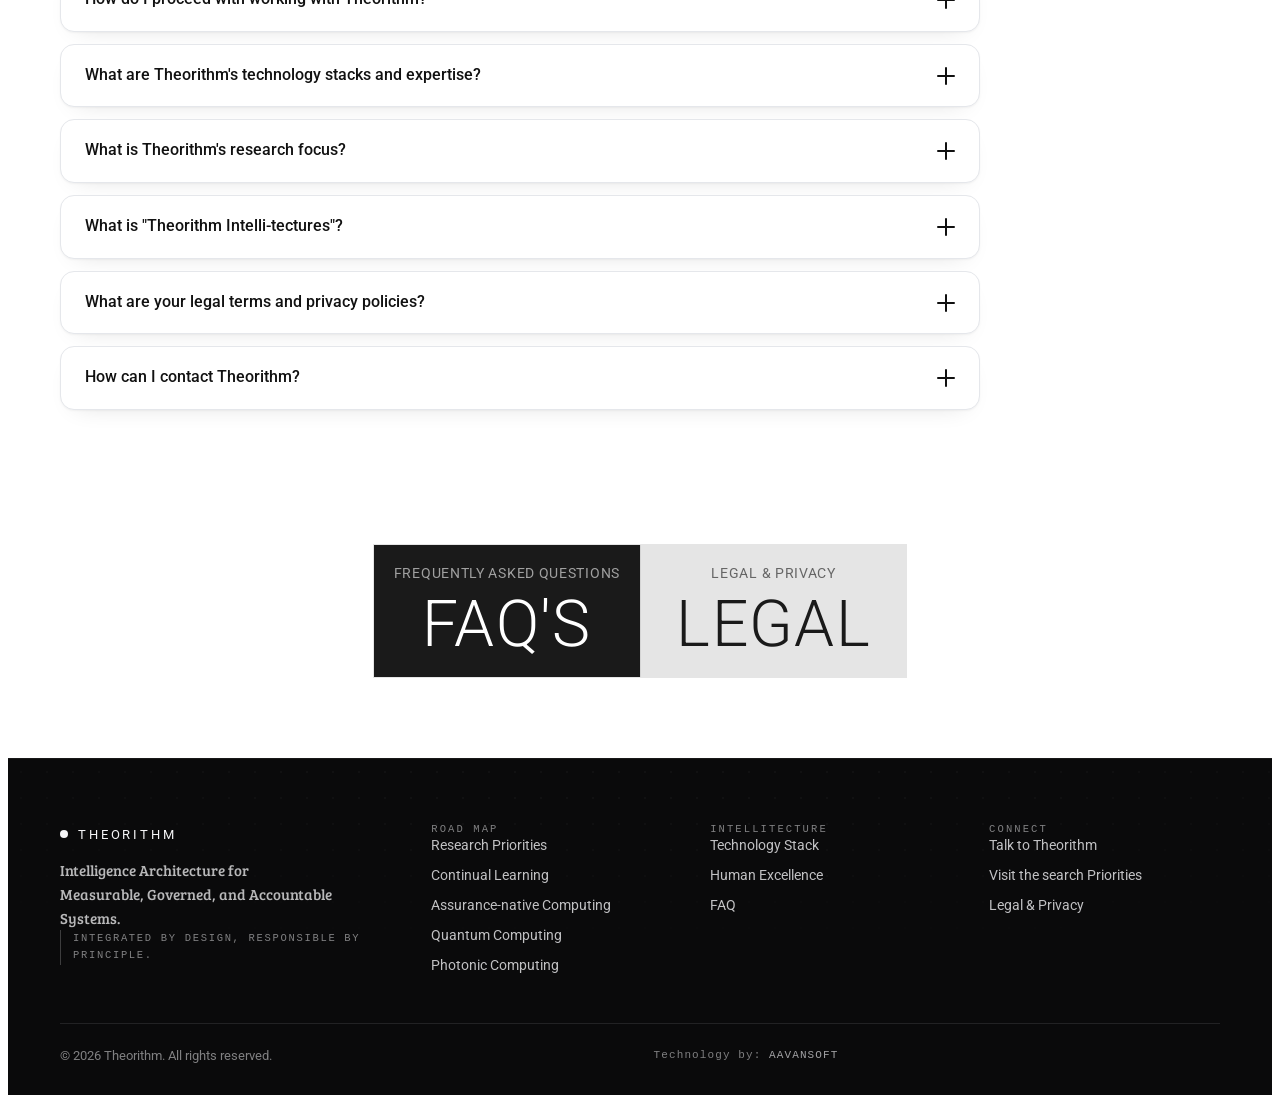
==== commit 7fe00456: "changed the url to look clean" ====
--- a/index.html
+++ b/index.html
@@ -61,12 +61,12 @@
 
     <header class="thrm-header" role="banner">
       <div class="thrm-header__inner">
-        <a href="#" class="thrm-header__logo" aria-label="Theorithm — home">Theorithm</a>
+        <a href="#thrm-roadmap" data-path="/home" class="thrm-header__logo" aria-label="Theorithm — home">Theorithm</a>
         <nav class="thrm-header__nav" aria-label="Main navigation">
           <ul class="thrm-header__menu">
-            <li><a href="#thrm-research">Research</a></li>
-            <li><a href="#thrm-tech">Technology</a></li>
-            <li><a href="#thrm-human">Human Excellence</a></li>
+            <li><a href="#thrm-research" data-path="/research">Research</a></li>
+            <li><a href="#thrm-tech" data-path="/technology">Technology</a></li>
+            <li><a href="#thrm-human" data-path="/human-excellence">Human Excellence</a></li>
           </ul>
         </nav>
         <button class="thrm-header__toggle" type="button" aria-label="Open menu" aria-expanded="false" aria-controls="thrm-header-mobile">
@@ -77,9 +77,9 @@
       </div>
       <div class="thrm-header__mobile" id="thrm-header-mobile">
         <ul>
-          <li><a href="#thrm-research">Research</a></li>
-          <li><a href="#thrm-tech">Technology</a></li>
-          <li><a href="#thrm-human">Human Excellence</a></li>
+          <li><a href="#thrm-research" data-path="/research">Research</a></li>
+          <li><a href="#thrm-tech" data-path="/technology">Technology</a></li>
+          <li><a href="#thrm-human" data-path="/human-excellence">Human Excellence</a></li>
         </ul>
       </div>
     </header>
@@ -1123,22 +1123,22 @@
             <nav class="thrm-footer__col" aria-label="Road Map">
               <h3 class="thrm-footer__heading">Road Map</h3>
               <ul>
-                <li><a href="#thrm-research">Research Priorities</a></li>
-                <li><a href="#thrm-p01">Continual Learning</a></li>
-                <li><a href="#thrm-p04">Assurance-native Computing</a></li>
-                <li><a href="#thrm-p05">Quantum Computing</a></li>
-                <li><a href="#thrm-p07">Photonic Computing</a></li>
+                <li><a href="#thrm-research" data-path="/research">Research Priorities</a></li>
+                <li><a href="#thrm-p01" data-path="/learning">Continual Learning</a></li>
+                <li><a href="#thrm-p04" data-path="/assurance-native">Assurance-native Computing</a></li>
+                <li><a href="#thrm-p05" data-path="quantum-computing">Quantum Computing</a></li>
+                <li><a href="#thrm-p07" data-path="photonic-computing">Photonic Computing</a></li>
               </ul>
             </nav>
 
             <nav class="thrm-footer__col" aria-label="Intellitecture">
               <h3 class="thrm-footer__heading">Intellitecture</h3>
               <ul>
-                <li><a href="#thrm-tech">Technology Stack</a></li>
-                <li><a href="#thrm-human">Human Excellence</a></li>
+                <li><a href="#thrm-tech" data-path="/technology">Technology Stack</a></li>
+                <li><a href="#thrm-human" data-path="/human-excellence">Human Excellence</a></li>
                 <!--<li><a href="#thrm-trust">Trust &amp; Governance</a></li>
                 <li><a href="#thrm-engineering">Engineering Principle</a></li>-->
-                <li><a href="#thrm-faq">FAQ</a></li>
+                <li><a href="#thrm-faq" data-path="/faq">FAQ</a></li>
               </ul>
             </nav>
 
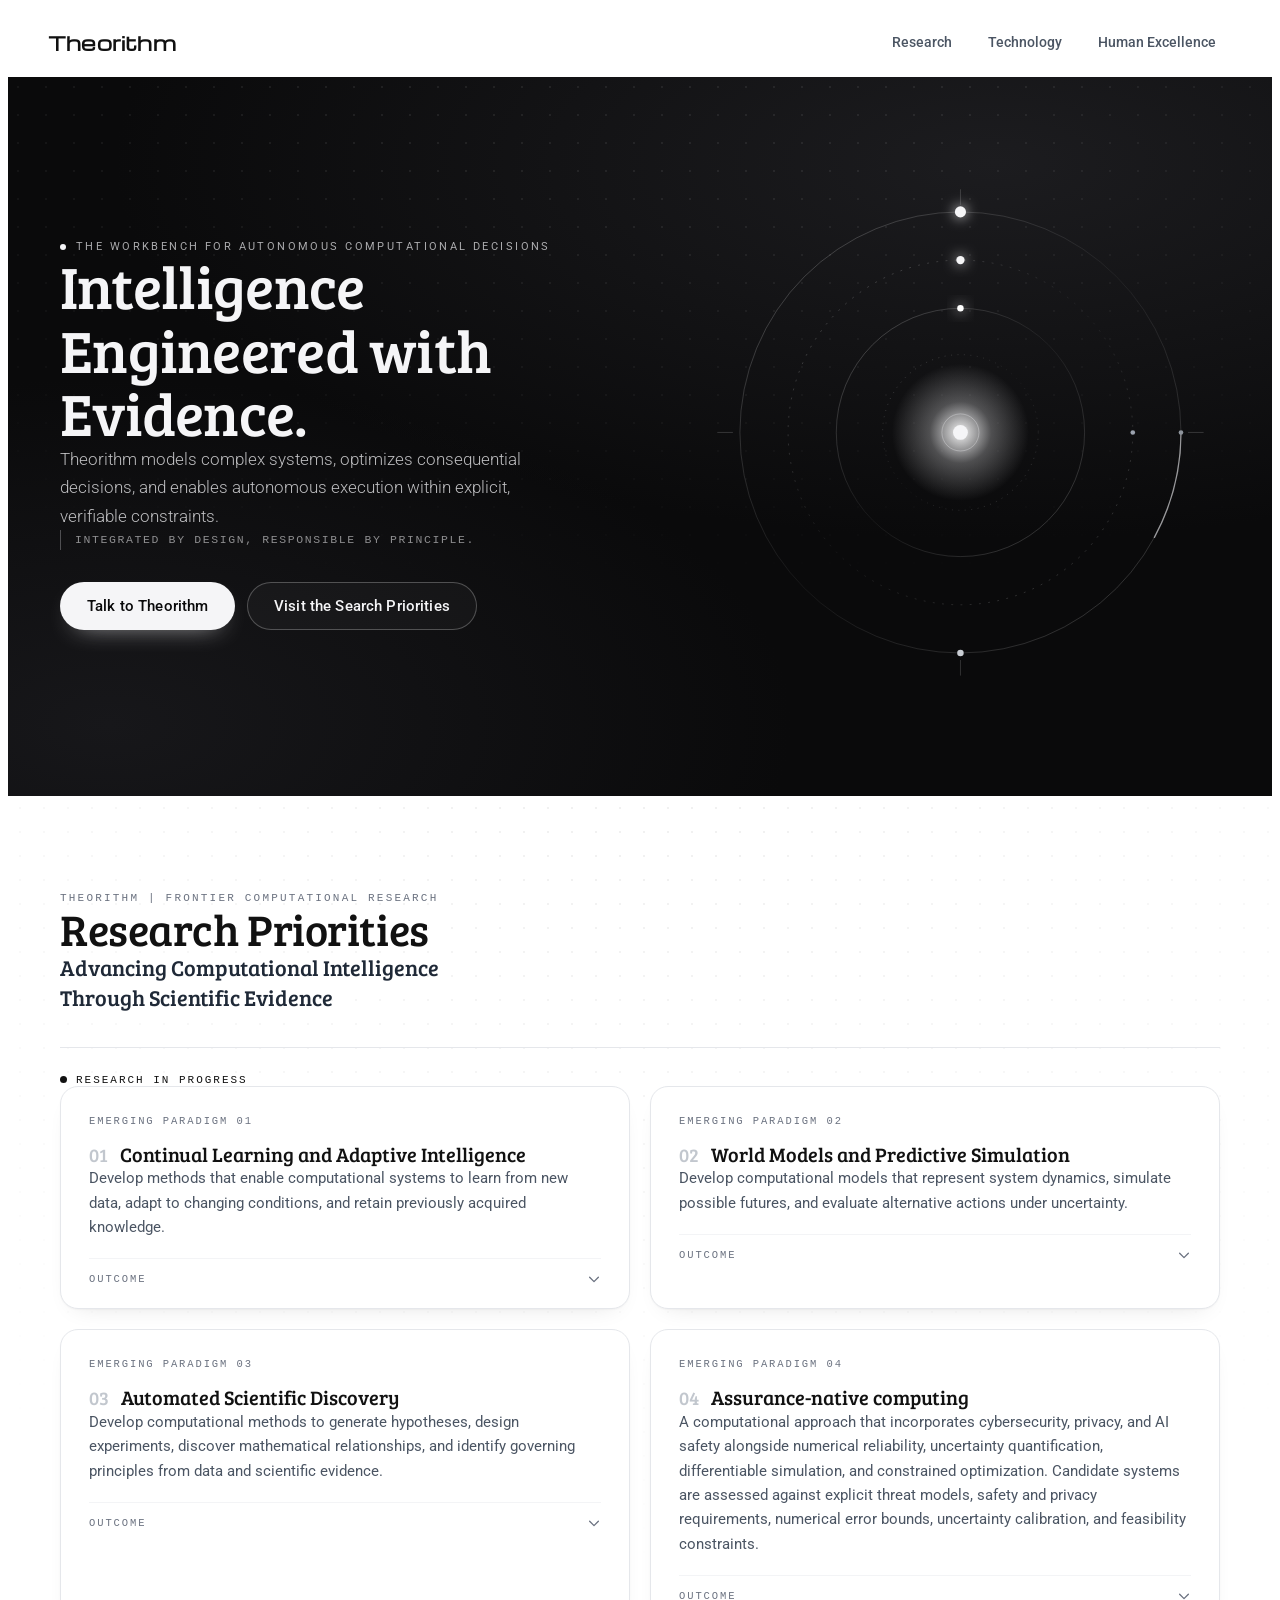
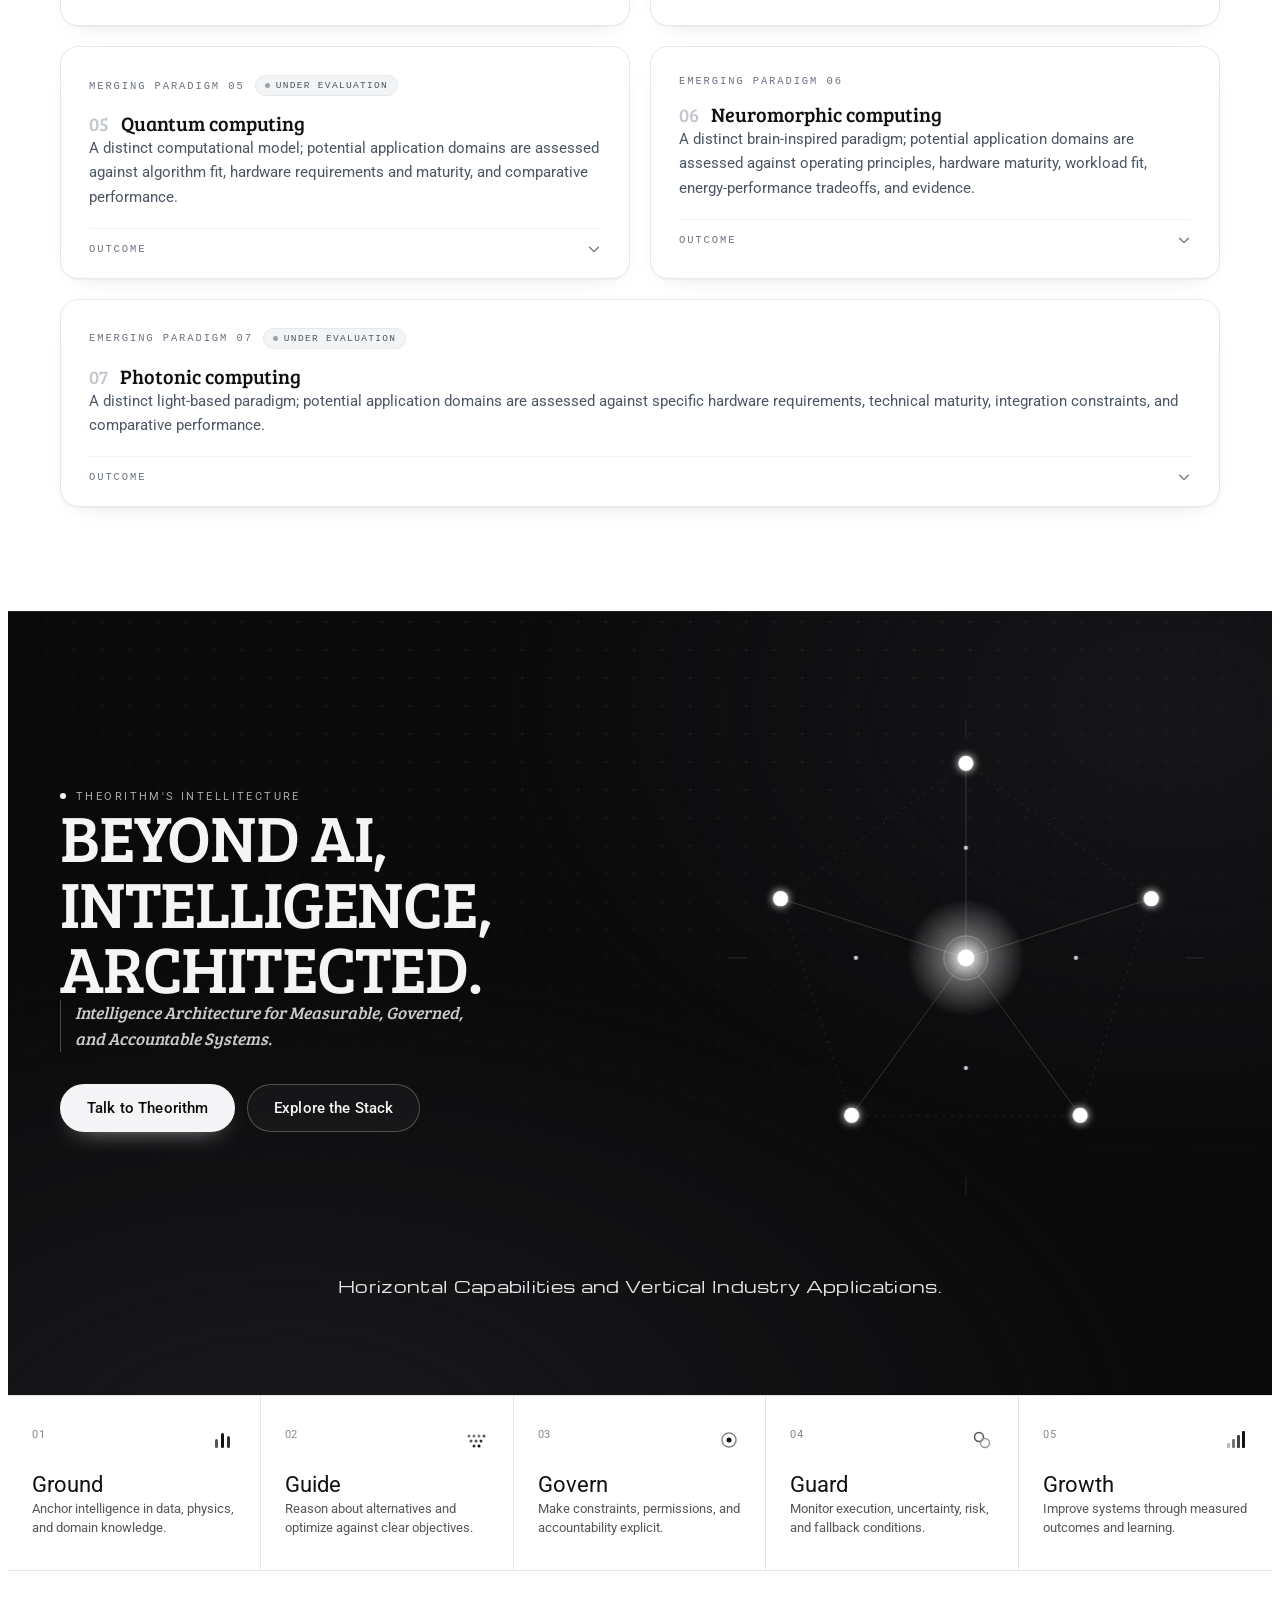
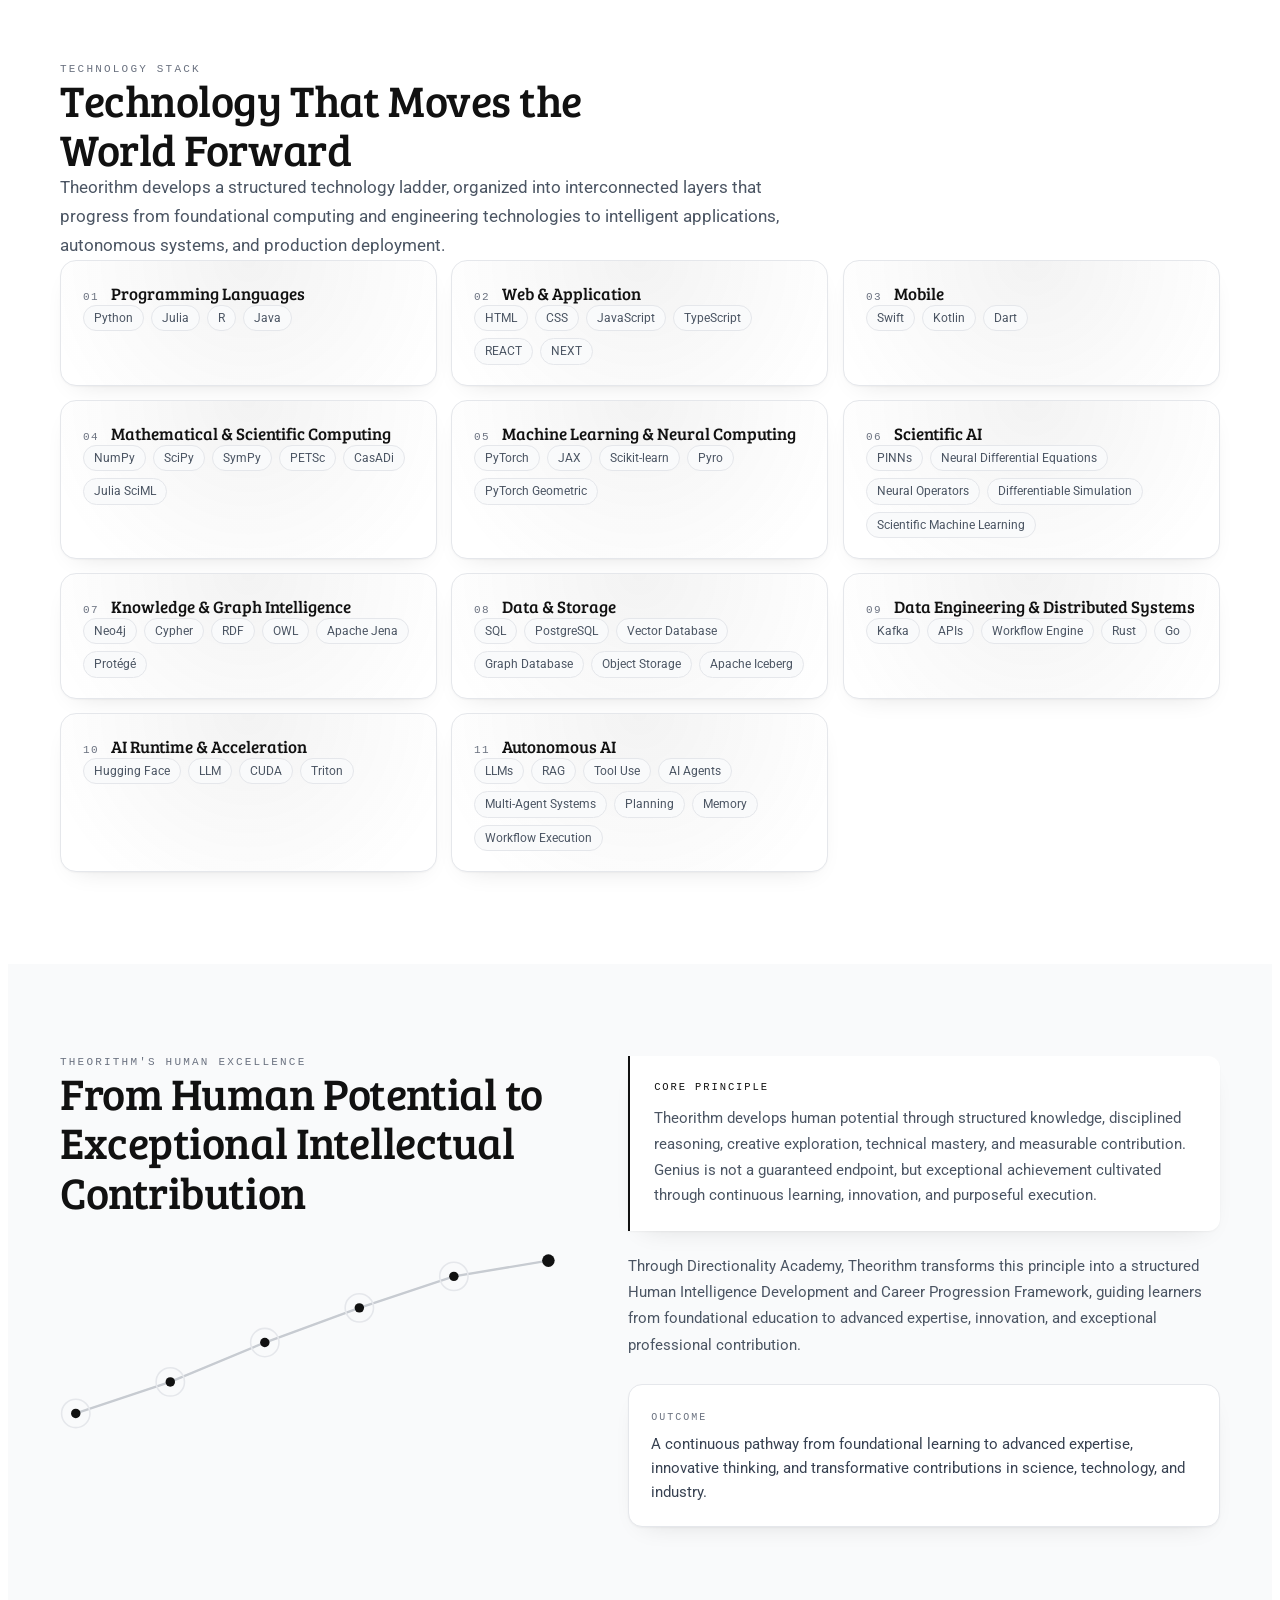
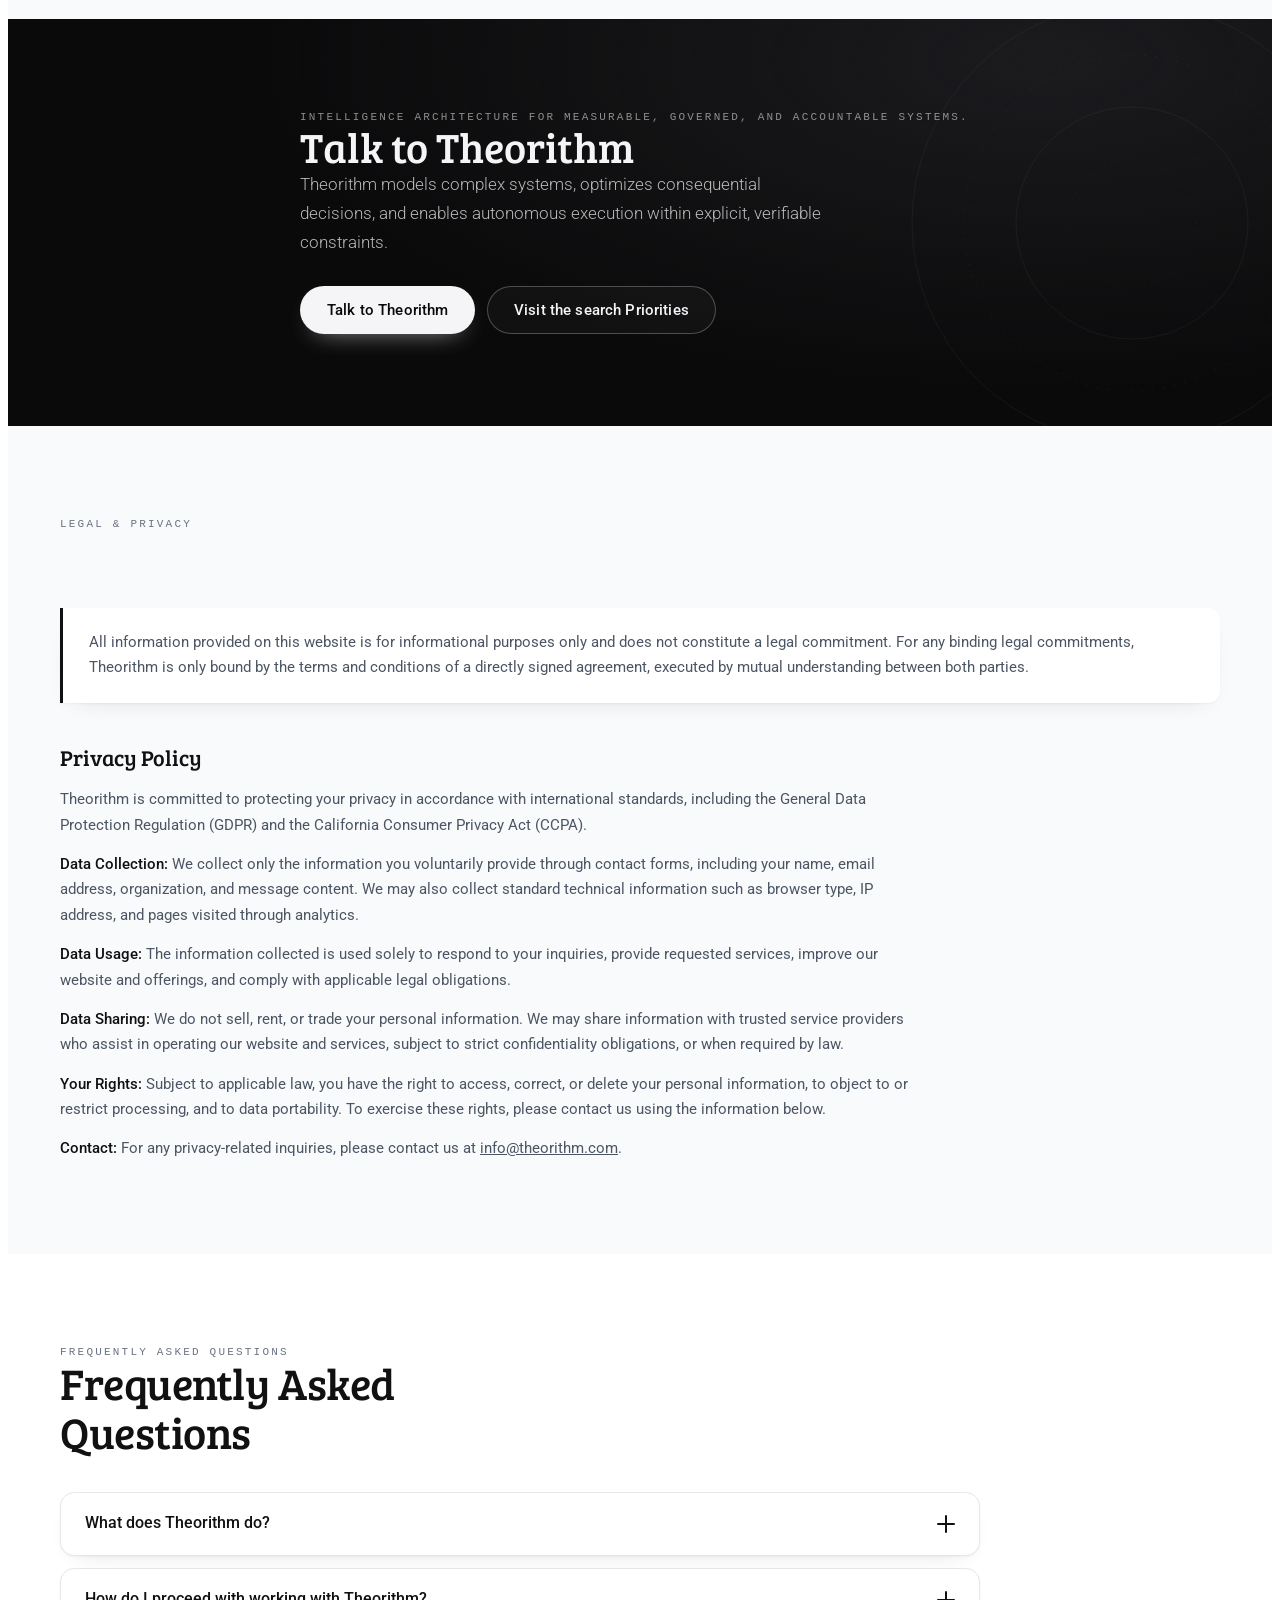
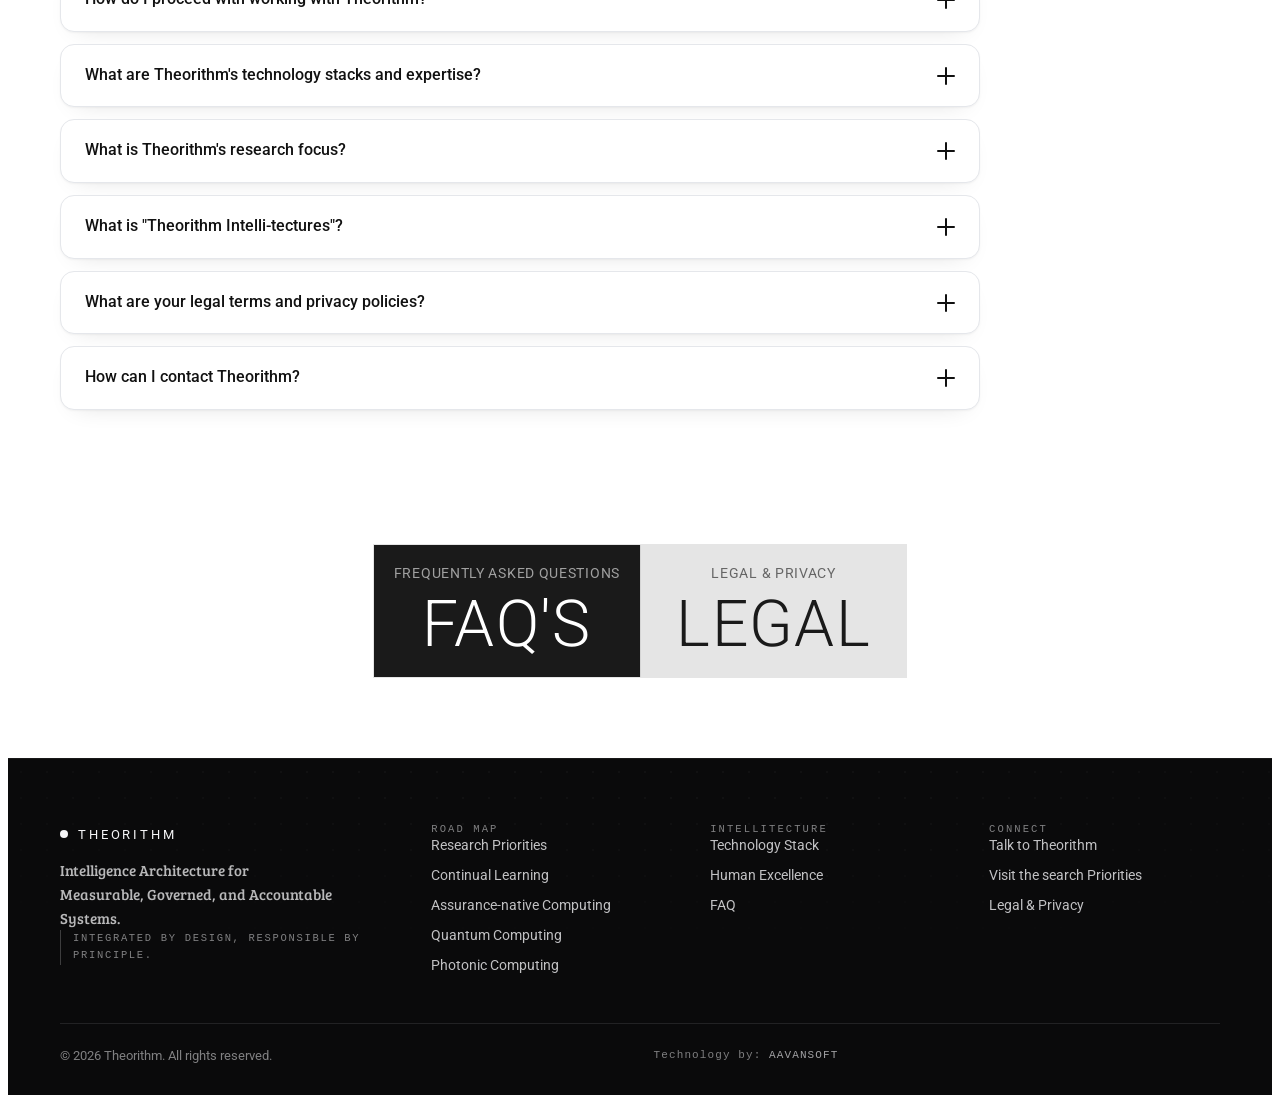
==== commit 539efba0: "Fixed data paths in footer, added legal route, and finalized clean URL routing" ====
--- a/index.html
+++ b/index.html
@@ -1126,8 +1126,10 @@
                 <li><a href="#thrm-research" data-path="/research">Research Priorities</a></li>
                 <li><a href="#thrm-p01" data-path="/learning">Continual Learning</a></li>
                 <li><a href="#thrm-p04" data-path="/assurance-native">Assurance-native Computing</a></li>
-                <li><a href="#thrm-p05" data-path="quantum-computing">Quantum Computing</a></li>
-                <li><a href="#thrm-p07" data-path="photonic-computing">Photonic Computing</a></li>
+                <!-- Fixed missing slash below -->
+                <li><a href="#thrm-p05" data-path="/quantum-computing">Quantum Computing</a></li>
+                <!-- Fixed missing slash below -->
+                <li><a href="#thrm-p07" data-path="/photonic-computing">Photonic Computing</a></li>
               </ul>
             </nav>
 
@@ -1146,9 +1148,9 @@
               <h3 class="thrm-footer__heading">Connect</h3>
               <ul>
                 <li><a href="https://www.theorithm.com/contact">Talk to Theorithm</a></li>
-                <li><a href="#thrm-research">Visit the search Priorities</a></li>
+                <li><a href="#thrm-research" data-path="/research">Visit the search Priorities</a></li>
                 <!--<li><a href="#thrm-contact">Contact Section</a></li>-->
-                <li><a href="#thrm-legal">Legal &amp; Privacy</a></li>
+                <li><a href="#thrm-legal" data-path="/legal">Legal &amp; Privacy</a></li>
               </ul>
             </nav>
           </div>
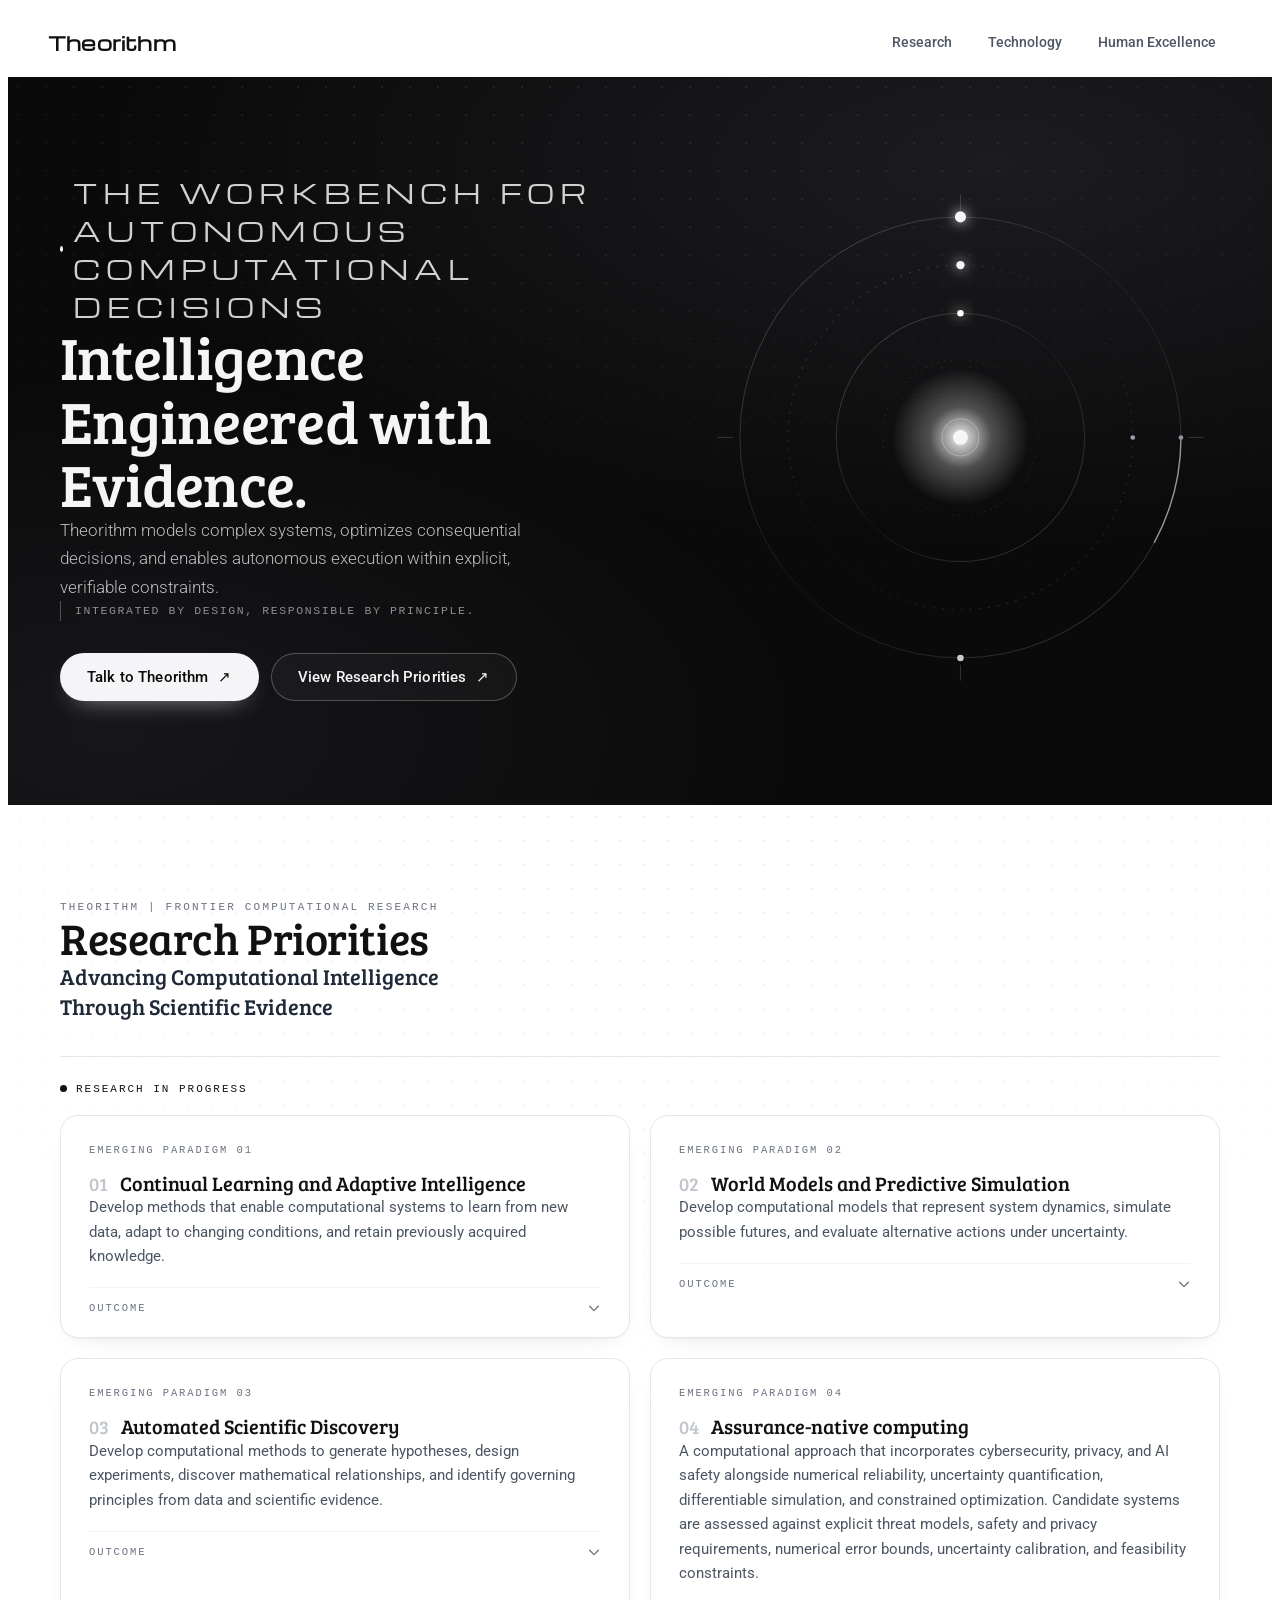
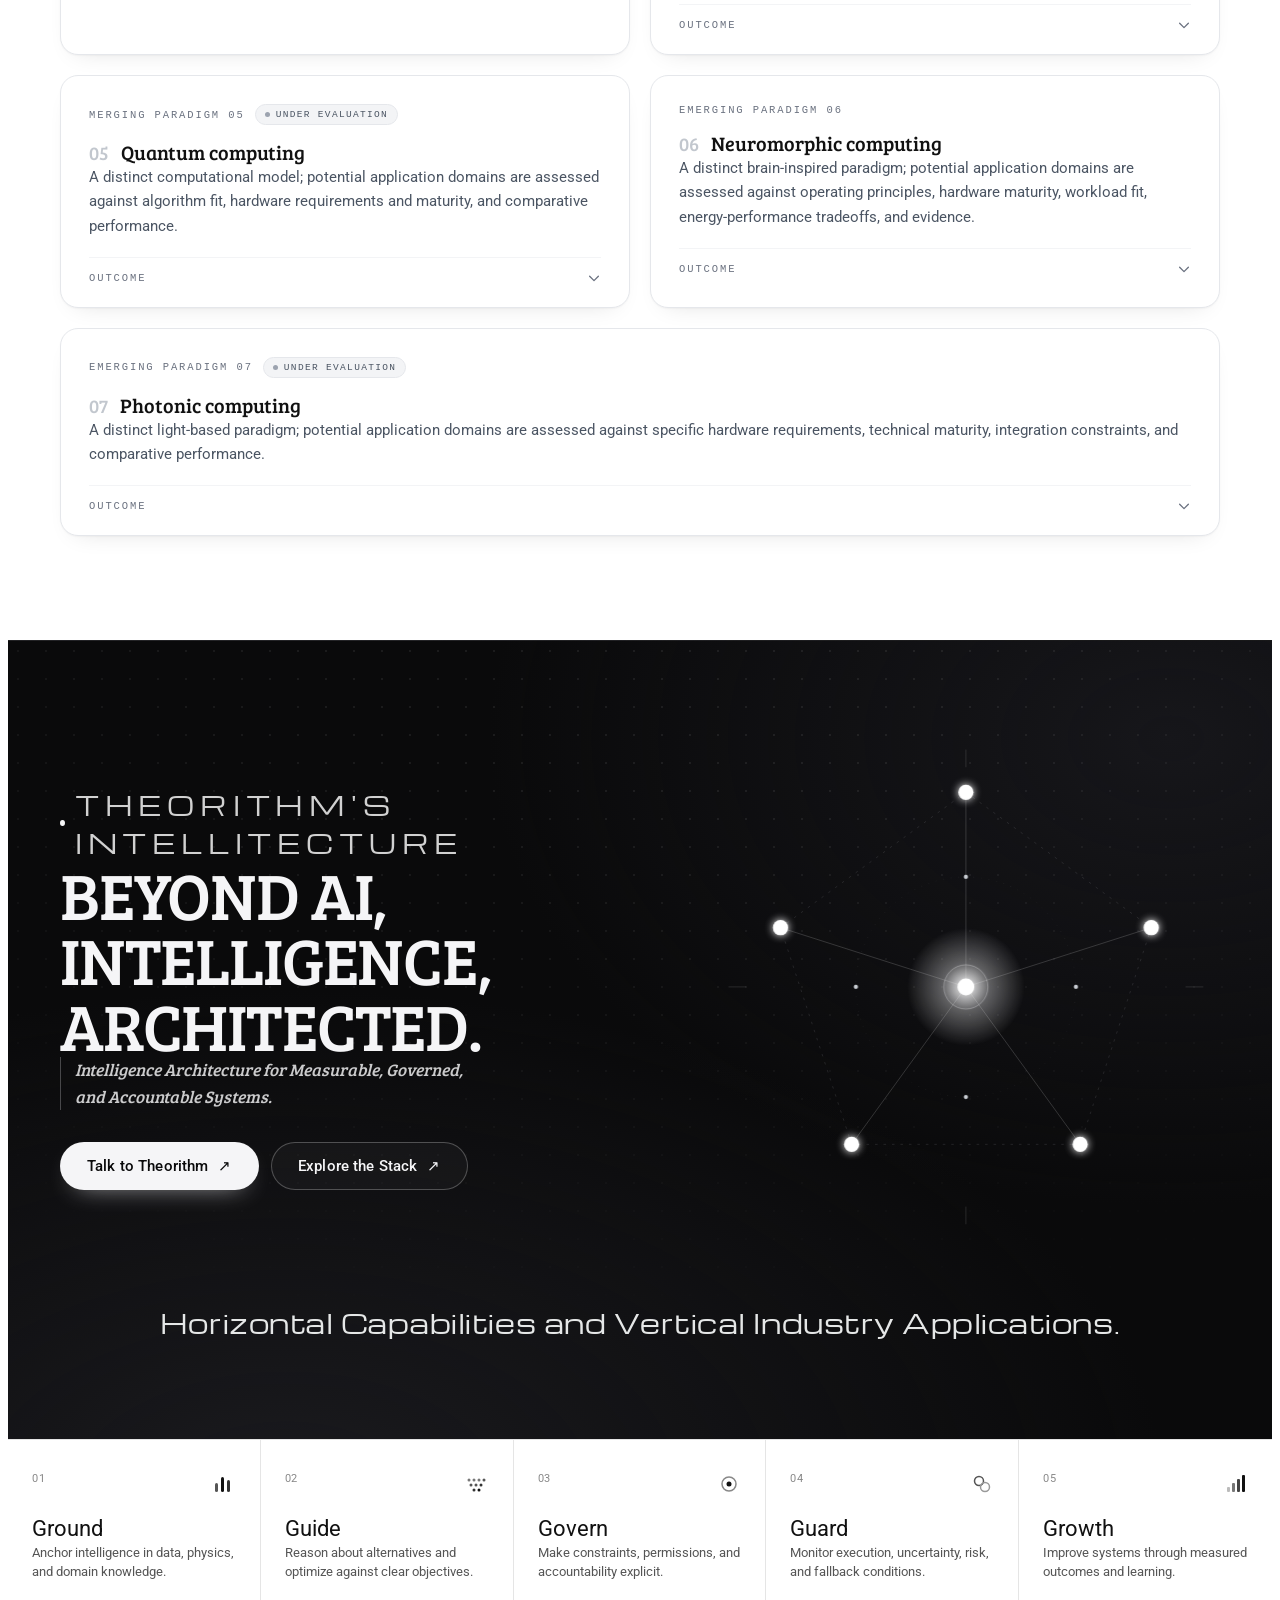
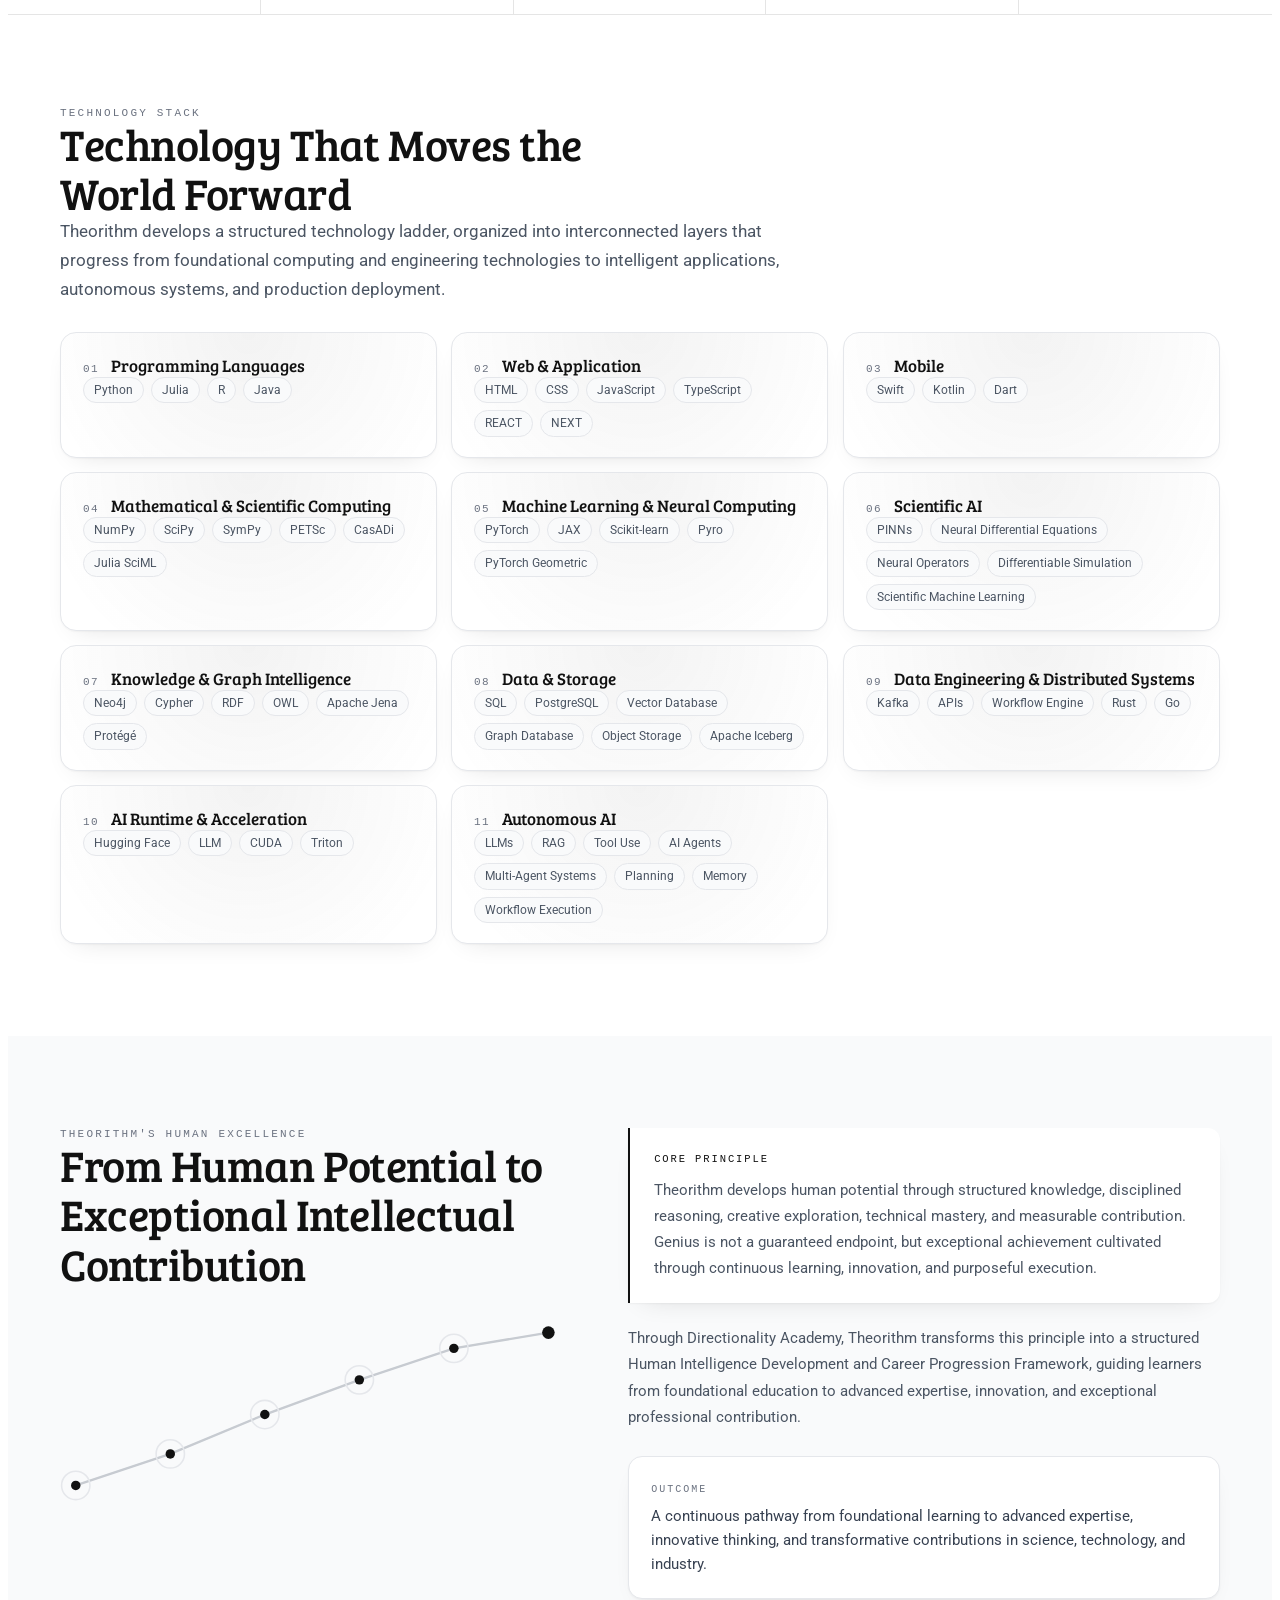
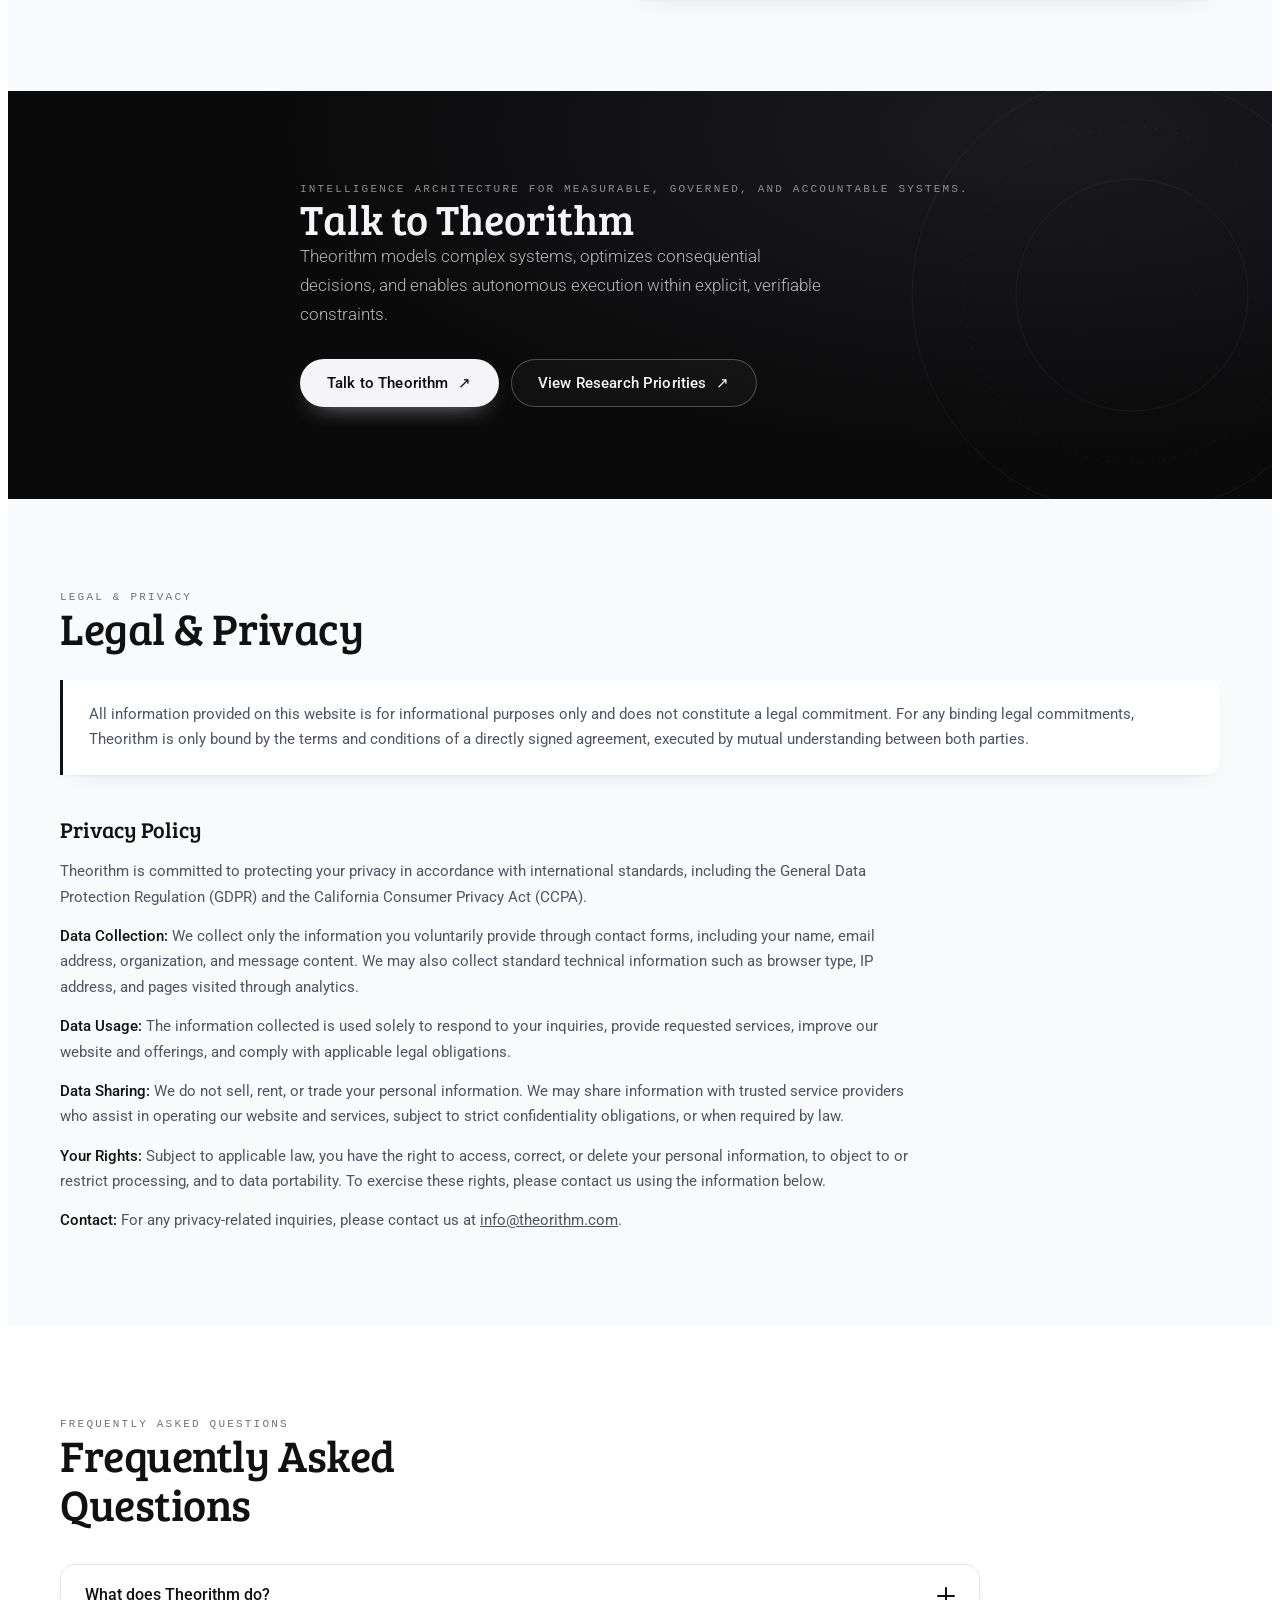
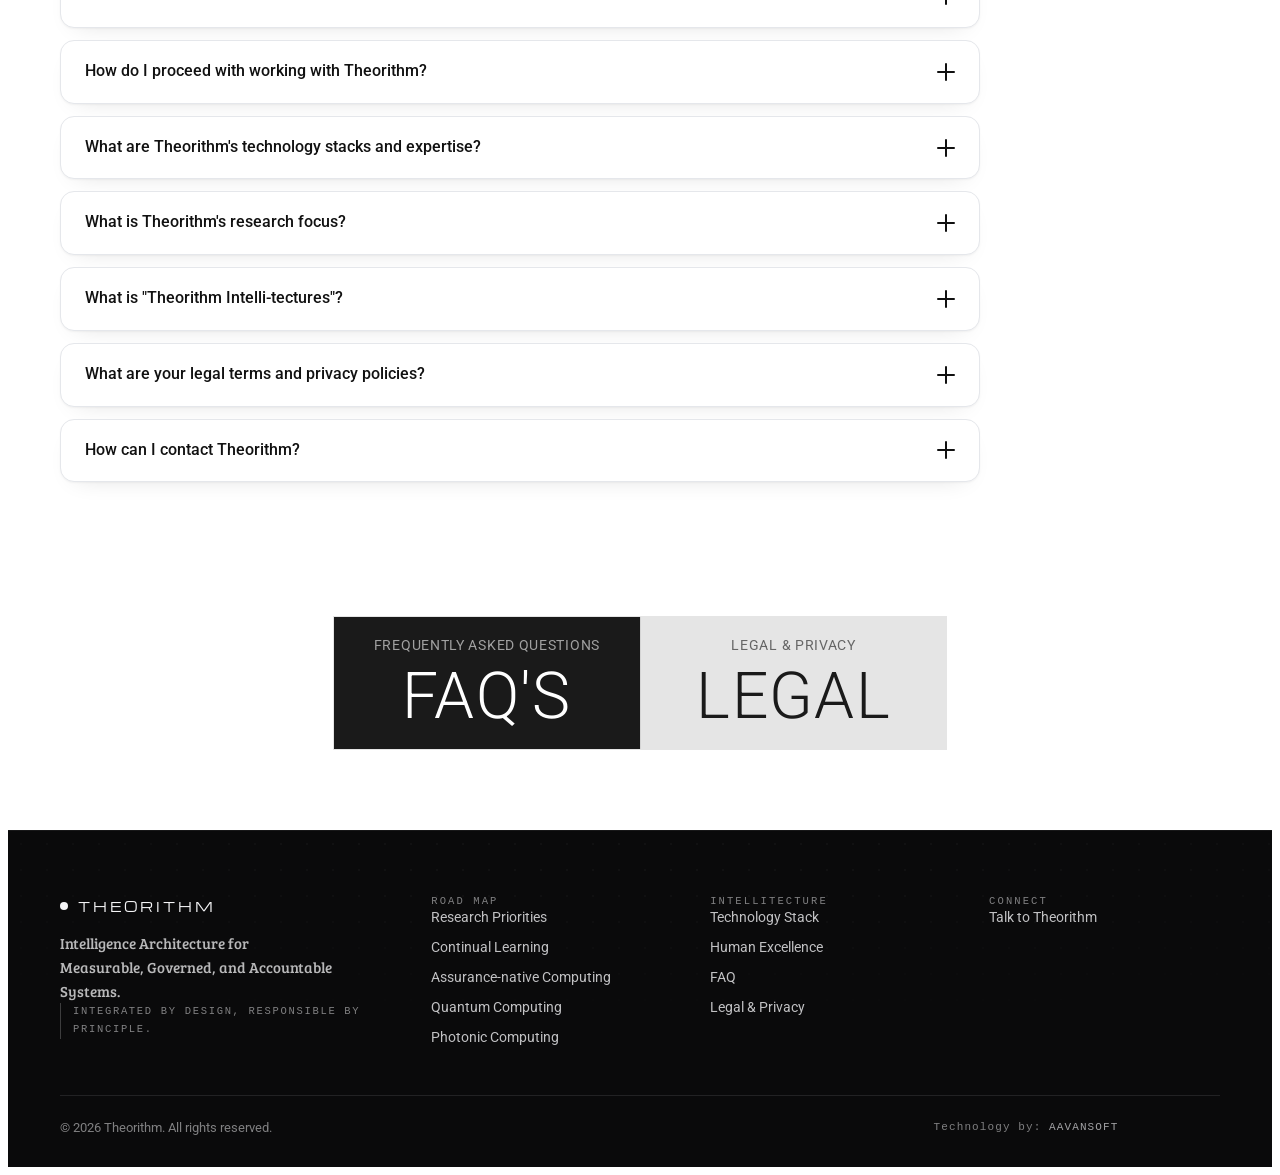
==== commit 183ca417: "changed buttons" ====
--- a/index.html
+++ b/index.html
@@ -97,7 +97,7 @@
 
           <div class="thrm-hero__inner">
             <div class="thrm-hero__copy">
-              <p class="thrm-eyebrow" data-reveal style="--i:0">The Workbench for Autonomous Computational Decisions</p>
+              <p class="thrm-eyebrow" data-reveal style="--i:0">The Workbench for <br> Autonomous Computational Decisions</p>
               <h1 class="thrm-h1" id="thrm-title" data-reveal style="--i:1">Intelligence Engineered with Evidence.</h1>
               <p class="thrm-lede" data-reveal style="--i:2">
                 Theorithm models complex systems, optimizes consequential decisions, and enables autonomous
@@ -105,8 +105,8 @@
               </p>
               <p class="thrm-tagline" data-reveal style="--i:3">Integrated by Design, Responsible by Principle.</p>
               <div class="thrm-cta" data-reveal style="--i:4">
-                <a class="thrm-btn thrm-btn--solid" href="#thrm-contact">Talk to Theorithm</a>
-                <a class="thrm-btn thrm-btn--ghost" href="#thrm-research">Visit the Search Priorities</a>
+                <a class="thrm-btn thrm-btn--solid" href="#thrm-contact">Talk to Theorithm<span aria-hidden="true">↗</span></a>
+                <a class="thrm-btn thrm-btn--ghost" href="#thrm-research">View Research Priorities<span aria-hidden="true">↗</span></a>
               </div>
             </div>
 
@@ -409,8 +409,8 @@
               </p>
 
               <div class="thrm-cta" data-reveal style="--i:6">
-                <a class="thrm-btn thrm-btn--solid" href="#thrm-contact">Talk to Theorithm</a>
-                <a class="thrm-btn thrm-btn--ghost" href="#thrm-tech">Explore the Stack</a>
+                <a class="thrm-btn thrm-btn--solid" href="#thrm-contact">Talk to Theorithm<span aria-hidden="true">↗</span></a>
+                <a class="thrm-btn thrm-btn--ghost" href="#thrm-tech">Explore the Stack<span aria-hidden="true">↗</span></a>
               </div>
             </div>
 
@@ -888,8 +888,8 @@
             execution within explicit, verifiable constraints.
           </p>
           <div class="thrm-cta" data-reveal style="--i:3">
-            <a class="thrm-btn thrm-btn--solid" href="https://www.theorithm.com/contact">Talk to Theorithm</a>
-            <a class="thrm-btn thrm-btn--ghost" href="#thrm-research">Visit the search Priorities</a>
+            <a class="thrm-btn thrm-btn--solid" href="https://www.theorithm.com/contact">Talk to Theorithm<span aria-hidden="true">↗</span></a>
+            <a class="thrm-btn thrm-btn--ghost" href="#thrm-research">View Research Priorities<span aria-hidden="true">↗</span></a>
           </div>
         </div>
       </section>
@@ -1090,7 +1090,6 @@
       </section>
 
       <!-- Navigation Blocks (FAQ & Legal) -->
-      <!-- Navigation Blocks (FAQ & Legal) -->
       <div class="thrm-wrap">
         <div class="thrm-nav-blocks">
           <a href="#thrm-faq" class="thrm-nav-block thrm-nav-block--dark">
@@ -1141,6 +1140,7 @@
                 <!--<li><a href="#thrm-trust">Trust &amp; Governance</a></li>
                 <li><a href="#thrm-engineering">Engineering Principle</a></li>-->
                 <li><a href="#thrm-faq" data-path="/faq">FAQ</a></li>
+                <li><a href="#thrm-legal" data-path="/legal">Legal &amp; Privacy</a></li>
               </ul>
             </nav>
 
@@ -1148,9 +1148,7 @@
               <h3 class="thrm-footer__heading">Connect</h3>
               <ul>
                 <li><a href="https://www.theorithm.com/contact">Talk to Theorithm</a></li>
-                <li><a href="#thrm-research" data-path="/research">Visit the search Priorities</a></li>
                 <!--<li><a href="#thrm-contact">Contact Section</a></li>-->
-                <li><a href="#thrm-legal" data-path="/legal">Legal &amp; Privacy</a></li>
               </ul>
             </nav>
           </div>
--- a/css/style.css
+++ b/css/style.css
@@ -6,6 +6,7 @@
     font-style: normal;
     font-display: swap;
 }
+
 
 .thrm{
   --thrm-white:#FFFFFF;
@@ -23,7 +24,7 @@
   --thrm-serif:"Bree Serif", Georgia, "Times New Roman", serif;
   --thrm-sans:"Roboto", -apple-system, BlinkMacSystemFont, "Segoe UI", Helvetica, Arial, sans-serif;
   --thrm-mono:ui-monospace, SFMono-Regular, "SF Mono", Menlo, Consolas, "Liberation Mono", monospace;
-  --thrm-eyebrow:"Microgramma", "Eurostile", "Roboto", var(--thrm-mono);
+  --thrm-eyebrow:"Michroma", "Microgramma", "Eurostile", "Roboto", var(--thrm-mono);
   --thrm-mic: "Michroma", sans-serif;
 
   --thrm-ease:cubic-bezier(.22,.61,.36,1);
@@ -71,10 +72,10 @@
 .thrm-eyebrow{
   display:inline-flex; align-items:center; gap:10px;
   font-family:var(--thrm-eyebrow);
-  font-size:11px;
+  font-size:clamp(0.85rem, 3vw, 1.65rem); /* FIXED for mobile */
   letter-spacing:.22em;
   text-transform:uppercase;
-  color:rgba(245,245,247,.68);
+  color:#d1d1d1;
   margin-bottom:20px;
 }
 .thrm-eyebrow::before{
@@ -330,6 +331,9 @@
   pointer-events:none;
 }
 .thrm-research > .thrm-wrap{ position:relative; z-index:1; }
+.thrm-wrap>header {
+  margin-block-end: 1.75rem;
+}
 
 .thrm-status{
   display:flex;
@@ -444,6 +448,7 @@
   grid-template-columns:1fr;
   gap:16px;
   perspective:1400px;
+  margin-block-start: 1.25rem;
 }
 @media (min-width:920px){
   .thrm-grid{ grid-template-columns:repeat(2, minmax(0,1fr)); gap:20px; }
@@ -792,22 +797,12 @@
   display:inline-flex;
   align-items:center;
   padding:10px 17px;
-  /*border:1px solid rgba(245,245,247,.14);
-  border-radius:999px;
-  background:rgba(245,245,247,.04);*/
   font-family:var(--thrm-mic);
-  font-size:16px;
+  font-size:clamp(0.85rem, 3vw, 1.65rem); /* FIXED for mobile */
   letter-spacing:.02em;
   text-align: center;
   color: #e5e7e7;
-  /*transition:border-color .25s var(--thrm-ease), background .25s var(--thrm-ease), color .25s var(--thrm-ease), transform .25s var(--thrm-ease);*/
-}
-/*.thrm-formula:hover{
-  border-color:rgba(245,245,247,.4);
-  background:rgba(245,245,247,.09);
-  color:var(--thrm-snow);
-  transform:translateY(-2px);
-}*/
+}
 
 /* --- sticky sub-nav --- */
 .thrm-subnav{
@@ -1254,18 +1249,127 @@
   flex-wrap:wrap;
   align-items:center;
   justify-content:space-between;
-  gap:12px 24px;
   font-size:12.5px;
   color:rgba(245,245,247,.5);
 }
 .thrm-footer__bottom p{ margin:0; }
-.thrm-footer__legal{ font-family:var(--thrm-mono); font-size:11px; letter-spacing:.1em; }
+.thrm-footer__legal{ font-family:var(--thrm-mono); font-size:11px; letter-spacing:.1em; padding-inline-start: 35rem; }
 .thrm-footer__legal a{
   color:rgba(245,245,247,.65);
   text-decoration:none;
   transition:color .22s var(--thrm-ease);
 }
 .thrm-footer__legal a:hover{ color:var(--thrm-snow); }
+
+/* ==========================================================================
+   FOOTER
+   ========================================================================== 
+.thrm-footer{
+  position:relative;
+  overflow:hidden;
+  background:var(--thrm-night);
+  color:var(--thrm-snow);
+  padding:64px 0 32px;
+  border-top:1px solid rgba(245,245,247,.06);
+}
+.thrm-footer::before{
+  content:"";
+  position:absolute; inset:0;
+  background-image:radial-gradient(rgba(255,255,255,.09) 1px, transparent 1px);
+  background-size:26px 26px;
+  opacity:.35;
+  -webkit-mask-image:radial-gradient(110% 70% at 50% 0%, #000 20%, transparent 85%);
+          mask-image:radial-gradient(110% 70% at 50% 0%, #000 20%, transparent 85%);
+  pointer-events:none;
+}
+.thrm-footer .thrm-wrap{ position:relative; z-index:1; }
+
+.thrm-footer__grid{
+  display:grid;
+  grid-template-columns:1fr;
+  gap:36px;
+}
+@media (min-width:760px){
+  .thrm-footer__grid{ grid-template-columns:1.4fr 1fr 1fr 1fr; gap:48px; }
+}
+.thrm-footer__brand{ max-width:360px; }
+.thrm-footer__logo{
+  display:inline-flex;
+  align-items:center;
+  gap:10px;
+  font-family:var(--thrm-eyebrow);
+  font-size:13px;
+  letter-spacing:.22em;
+  text-transform:uppercase;
+  color:var(--thrm-snow);
+  text-decoration:none;
+  margin-bottom:16px;
+}
+.thrm-footer__logo::before{
+  content:"";
+  width:8px; height:8px;
+  border-radius:50%;
+  background:var(--thrm-snow);
+}
+.thrm-footer__tagline{
+  font-family:var(--thrm-serif);
+  font-size:15px;
+  line-height:1.6;
+  color:rgba(245,245,247,.74);
+  max-width:34ch;
+}
+.thrm-footer__principle{
+  margin-top:16px;
+  padding-left:12px;
+  border-left:1px solid rgba(245,245,247,.22);
+  font-family:var(--thrm-mono);
+  font-size:10.5px;
+  letter-spacing:.16em;
+  text-transform:uppercase;
+  color:rgba(245,245,247,.5);
+  line-height:1.7;
+}
+.thrm-footer__heading{
+  font-family:var(--thrm-mono);
+  font-size:10.5px;
+  letter-spacing:.2em;
+  text-transform:uppercase;
+  color:rgba(245,245,247,.5);
+  font-weight:500;
+  margin-bottom:16px;
+}
+.thrm-footer__col ul{ display:grid; gap:10px; }
+.thrm-footer__col a{
+  display:inline-block;
+  font-size:13.5px;
+  line-height:1.4;
+  color:rgba(245,245,247,.78);
+  text-decoration:none;
+  transition:color .22s var(--thrm-ease), transform .22s var(--thrm-ease);
+}
+.thrm-footer__col a:hover{ color:var(--thrm-snow); transform:translateX(3px); }
+
+.thrm-footer__bottom{
+  position:relative;
+  margin-top:48px;
+  padding-top:24px;
+  border-top:1px solid rgba(245,245,247,.1);
+  display:flex;
+  flex-wrap:wrap;
+  align-items:center;
+  justify-content:space-between;
+  gap: 12px 24px; /* FIXED: Added gap back */
+  /*font-size:12.5px;
+  color:rgba(245,245,247,.5);
+}
+.thrm-footer__bottom p{ margin:0; }
+.thrm-footer__legal{ font-family:var(--thrm-mono); font-size:11px; letter-spacing:.1em; } /* FIXED: Removed padding hack */
+/*.thrm-footer__legal a{
+  color:rgba(245,245,247,.65);
+  text-decoration:none;
+  transition:color .22s var(--thrm-ease);
+}
+.thrm-footer__legal a:hover{ color:var(--thrm-snow); }*/
 
 /* ==========================================================================
    REDUCED MOTION
@@ -1333,6 +1437,7 @@
 }
 @media (min-width:900px){
   .thrm-header__menu{ display:flex; }
+  /* FIXED: Removed .thrm-footer__legal padding hack */
 }
 .thrm-header__menu a{
   display:inline-block;
@@ -1453,6 +1558,7 @@
 }
 @media (min-width:768px){
   .thrm-legal{ padding:92px 0; }
+  /* FIXED: Removed .thrm-footer__legal padding hack */
 }
 .thrm-legal .thrm-h2{ margin-top:0; }
 .thrm-legal__disclaimer{
@@ -1659,7 +1765,6 @@
   }
 
   /* Responsive adjustments */
-    /* Replace your existing 1024px and 768px pillar media queries with this */
   @media (max-width: 1024px) {
     .thrm-pillars {
       grid-template-columns: repeat(2, 1fr);
@@ -1673,24 +1778,6 @@
     .thrm-pillar:nth-child(4) { border-bottom: 1px solid #e5e5e5; }
     .thrm-pillar:nth-child(5) { border-bottom: none; border-right: none; }
   }
-  /*@media (max-width: 1024px) {
-    .thrm-pillars {
-      grid-template-columns: repeat(3, 1fr);
-    }
-    .thrm-pillar:nth-child(3) { border-right: none; }
-    .thrm-pillar { border-bottom: 1px solid #e5e5e5; }
-    .thrm-pillar:nth-child(4), .thrm-pillar:nth-child(5) { border-bottom: none; }
-  }
-
-  @media (max-width: 768px) {
-    .thrm-pillars {
-      grid-template-columns: repeat(2, 1fr);
-    }
-    .thrm-pillar:nth-child(3) { border-right: 1px solid #e5e5e5; }
-    .thrm-pillar:nth-child(2), .thrm-pillar:nth-child(4) { border-right: none; }
-    .thrm-pillar:nth-child(4) { border-bottom: 1px solid #e5e5e5; }
-    .thrm-pillar:nth-child(5) { border-bottom: none; border-right: none; }
-  }**/
 
   @media (max-width: 480px) {
     .thrm-pillars {
@@ -1703,6 +1790,7 @@
     .thrm-pillar:last-child {
       border-bottom: none !important;
     }
+    /* FIXED: Removed .thrm-footer__legal padding hack */
   }
 
 /* Sticky Header Base */
@@ -1849,6 +1937,7 @@
 .thrm-form__actions {
   display: flex;
   justify-content: flex-end;
+  flex-wrap: wrap; /* Added for small screens */
   gap: 15px;
   margin-top: 30px;
   padding-top: 20px;
@@ -1895,6 +1984,7 @@
   .thrm-form-header {
     padding: 20px;
   }
+  /* FIXED: Removed .thrm-footer__legal padding hack */
 }
 
 /* ==========================================================================
@@ -1950,25 +2040,51 @@
 .thrm-nav-blocks {
   display: grid;
   grid-template-columns: 1fr 1fr;
-  width: max-content;
-  max-width: var(--thrm-max, 1240px); /* Constrains the width to match your site's max width */
-  margin: 30px auto; /* Centers the block on the page with spacing above and below */
+  width: fit-content; /* FIXED: Shrinks to fit content instead of 100% */
+  max-width: 100%;    /* Prevents it from overflowing on small screens */
+  margin: 30px auto;  /* Keeps it perfectly centered */
   margin-bottom: 80px;
   border: 1px solid #e5e5e5;
-  overflow: hidden; /* Keeps the inner background colors inside the rounded corners */
-}
-
+  overflow: hidden; 
+  box-sizing: border-box;
+}
+
+/* Keep the rest of the block styles exactly the same */
 .thrm-nav-block {
   flex: 1;
-  padding: 20px 20px;
+  padding: 20px 40px; /* Added a bit more horizontal padding to balance the fit-content layout */
   display: flex;
   flex-direction: column;
-  align-items: center; /* Centers the content horizontally */
+  align-items: center;
   justify-content: center;
-  text-align: center; /* Centers the text */
+  text-align: center;
   text-decoration: none;
   transition: background-color 0.3s ease;
 }
+
+/* ... (Keep the dark/light block colors and typography exactly as they are) ... */
+
+/* Responsive adjustment for tablets and mobiles */
+@media (max-width: 768px) {
+  .thrm-nav-blocks {
+    grid-template-columns: 1fr;
+    width: 100%; /* Force full width on mobile so it looks like a proper button */
+    margin: 40px auto;
+  }
+  
+  .thrm-nav-block {
+    padding: 40px 20px;
+  }
+
+  .thrm-nav-block--light {
+    border-left: none;
+    border-top: 1px solid #d4d4d4; 
+  }
+}
+
+/* ==========================================================================
+   FAQ & Legal Navigation Blocks (Centered)
+   ========================================================================== */
 
 /* Dark Block (FAQ) */
 .thrm-nav-block--dark {
@@ -2011,25 +2127,47 @@
 
 .thrm-nav-block__title {
   font-family: var(--thrm-sans);
-  font-size: clamp(2.5rem, 5vw, 4.5rem);
+  font-size: clamp(2rem, 5vw, 4.5rem); /* FIXED: Lowered min from 2.5rem to 2rem for foldables */
   font-weight: 300;
   line-height: 1;
   letter-spacing: 0.02em;
 }
 
-/* Responsive adjustment for tablets and mobiles */
-@media (max-width: 768px) {
-  .thrm-nav-blocks {
-    flex-direction: column;
-    margin: 40px auto;
-  }
-  
+
+
+/* ==========================================================================
+   Micro-Screens (Galaxy Fold, Pixel Fold, etc.)
+   ========================================================================== */
+@media (max-width: 380px) {
+  .thrm-wrap {
+    padding: 0 12px;
+  }
+  .thrm-header__inner {
+    padding: 0 12px;
+  }
+  .thrm-hero__inner, .thrm-intel-hero__inner {
+    padding-left: 12px;
+    padding-right: 12px;
+  }
+  .thrm-pillar {
+    padding: 20px 16px;
+  }
+  .thrm-pillars {
+    margin-top: 1rem;
+  }
   .thrm-nav-block {
-    padding: 40px 20px;
-  }
-
-  .thrm-nav-block--light {
-    border-left: none;
-    border-top: 1px solid #d4d4d4; /* Moves the divider to the top when stacked */
+    padding: 30px 12px;
+  }
+  .thrm-faq__q {
+    padding: 16px 16px;
+  }
+  .thrm-faq__a-inner p {
+    padding: 0 16px 16px;
+  }
+  .thrm-form {
+    padding: 16px;
+  }
+  .thrm-overlay {
+    padding: 20px 12px;
   }
 }
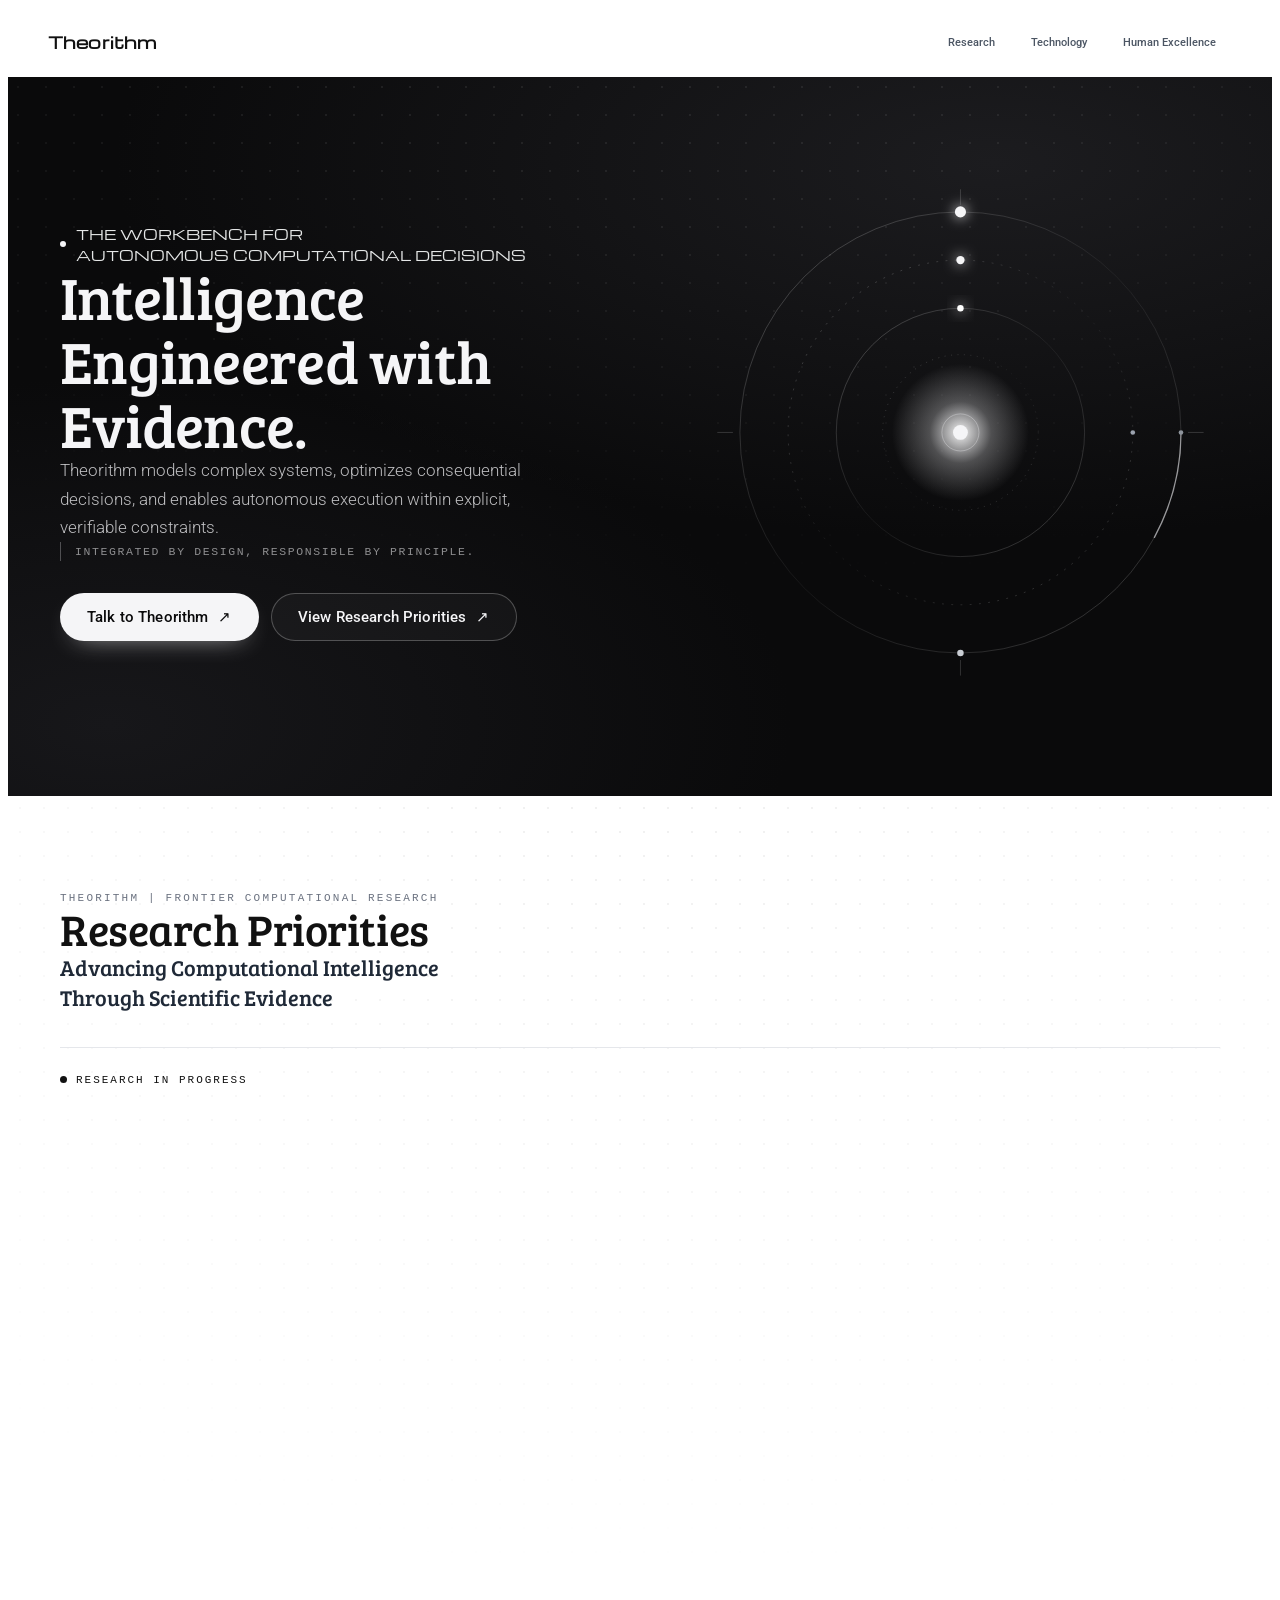
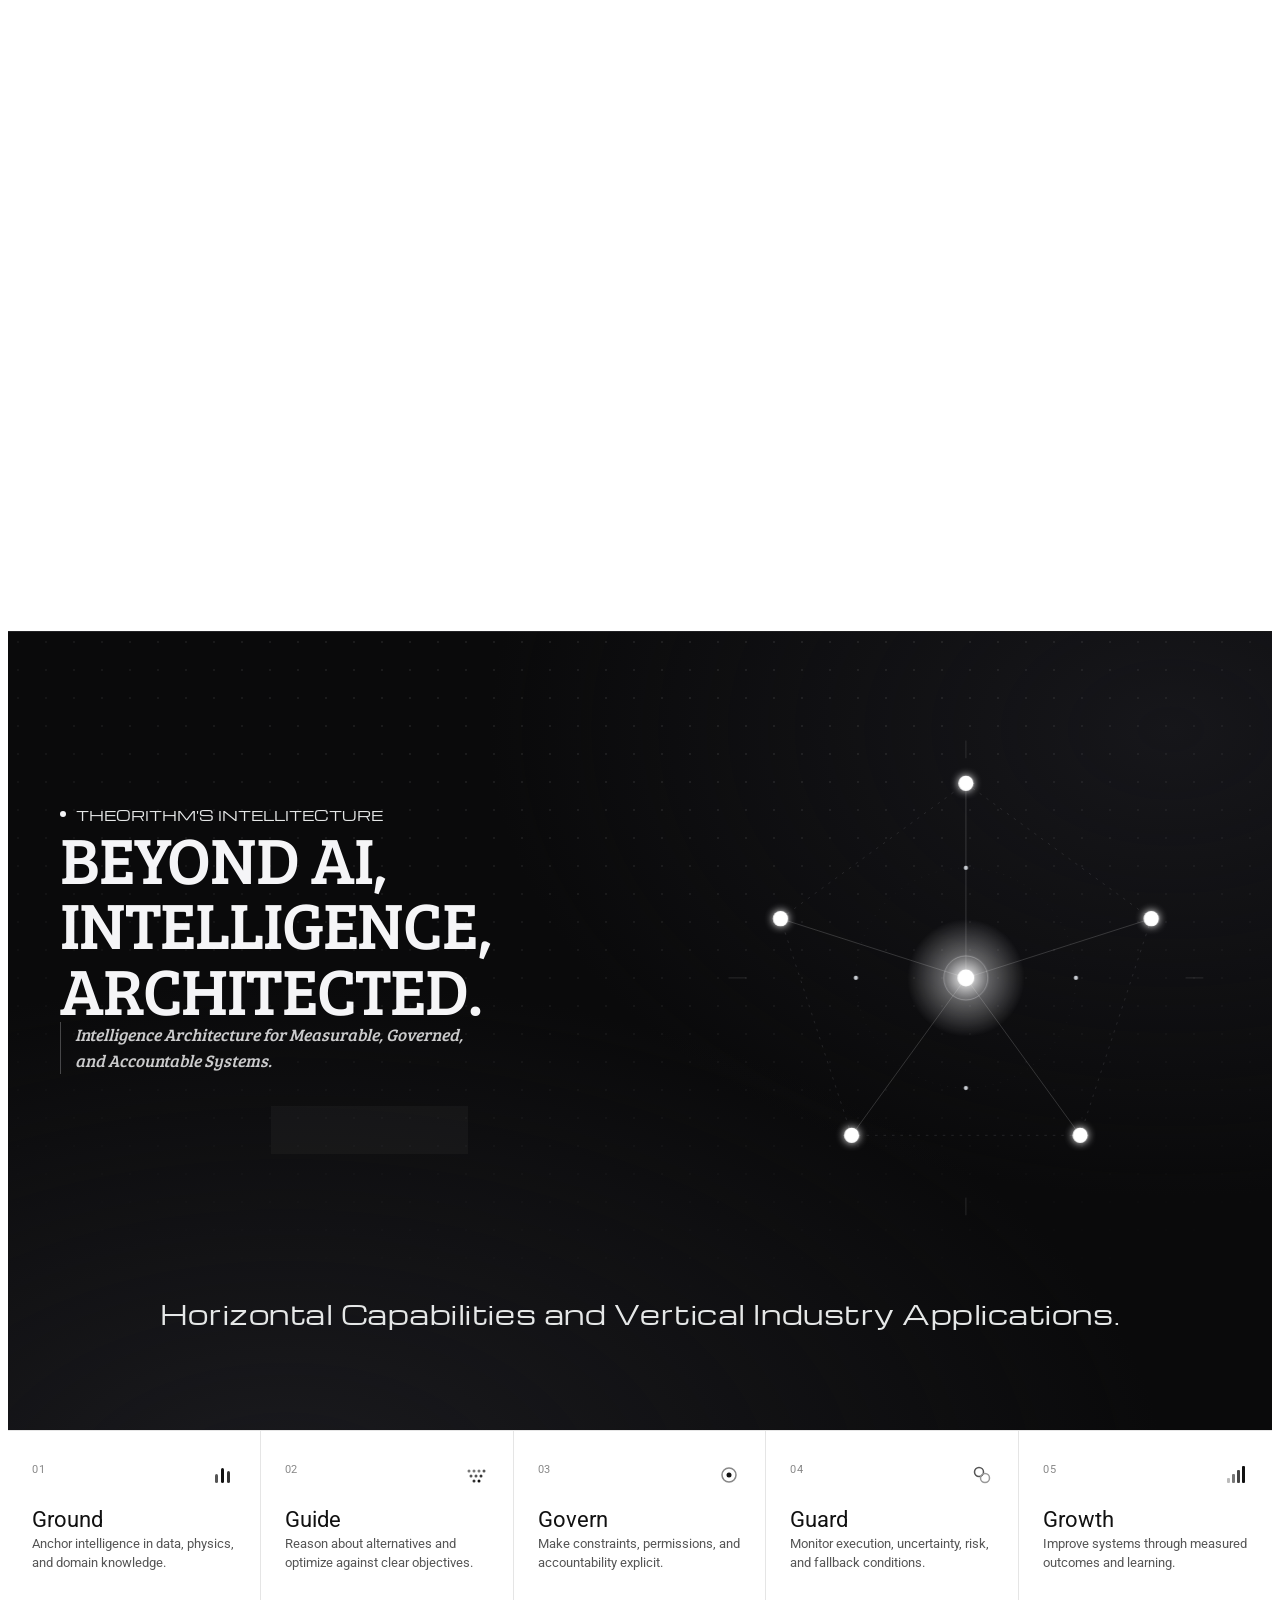
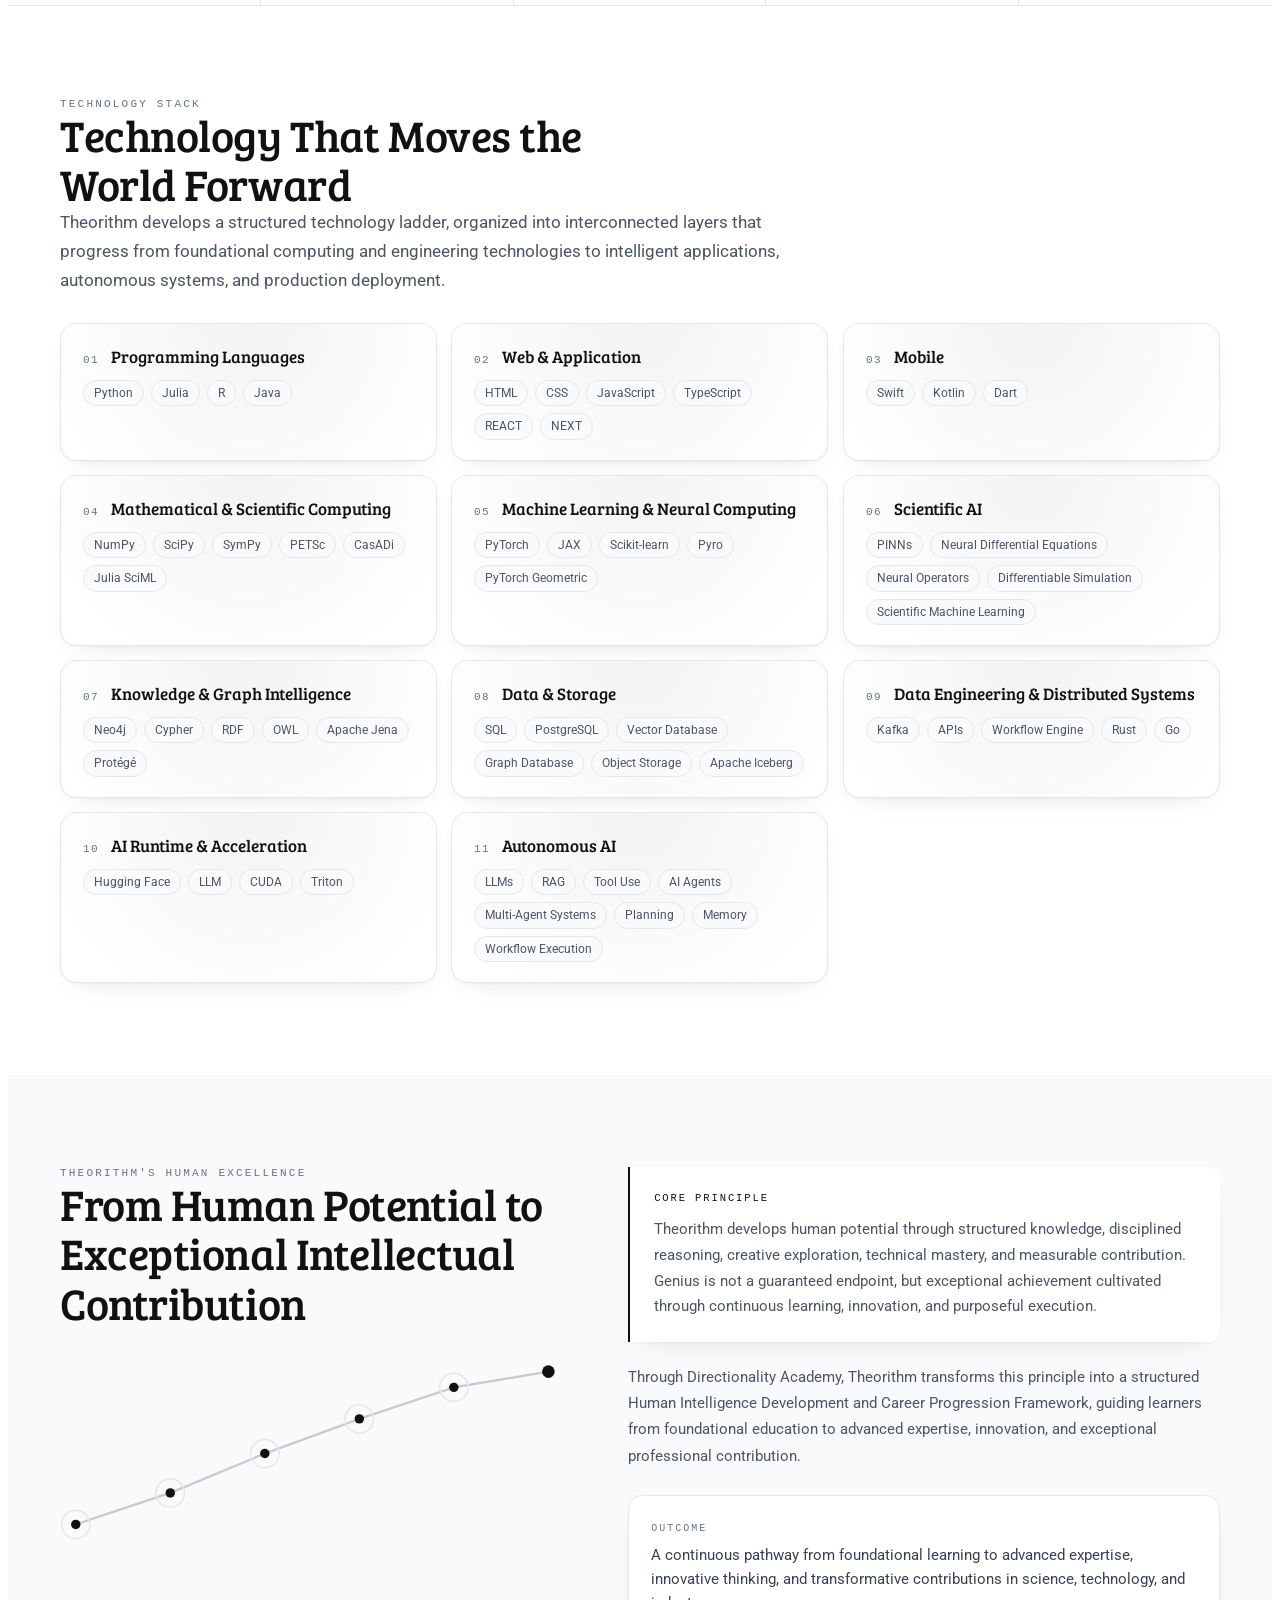
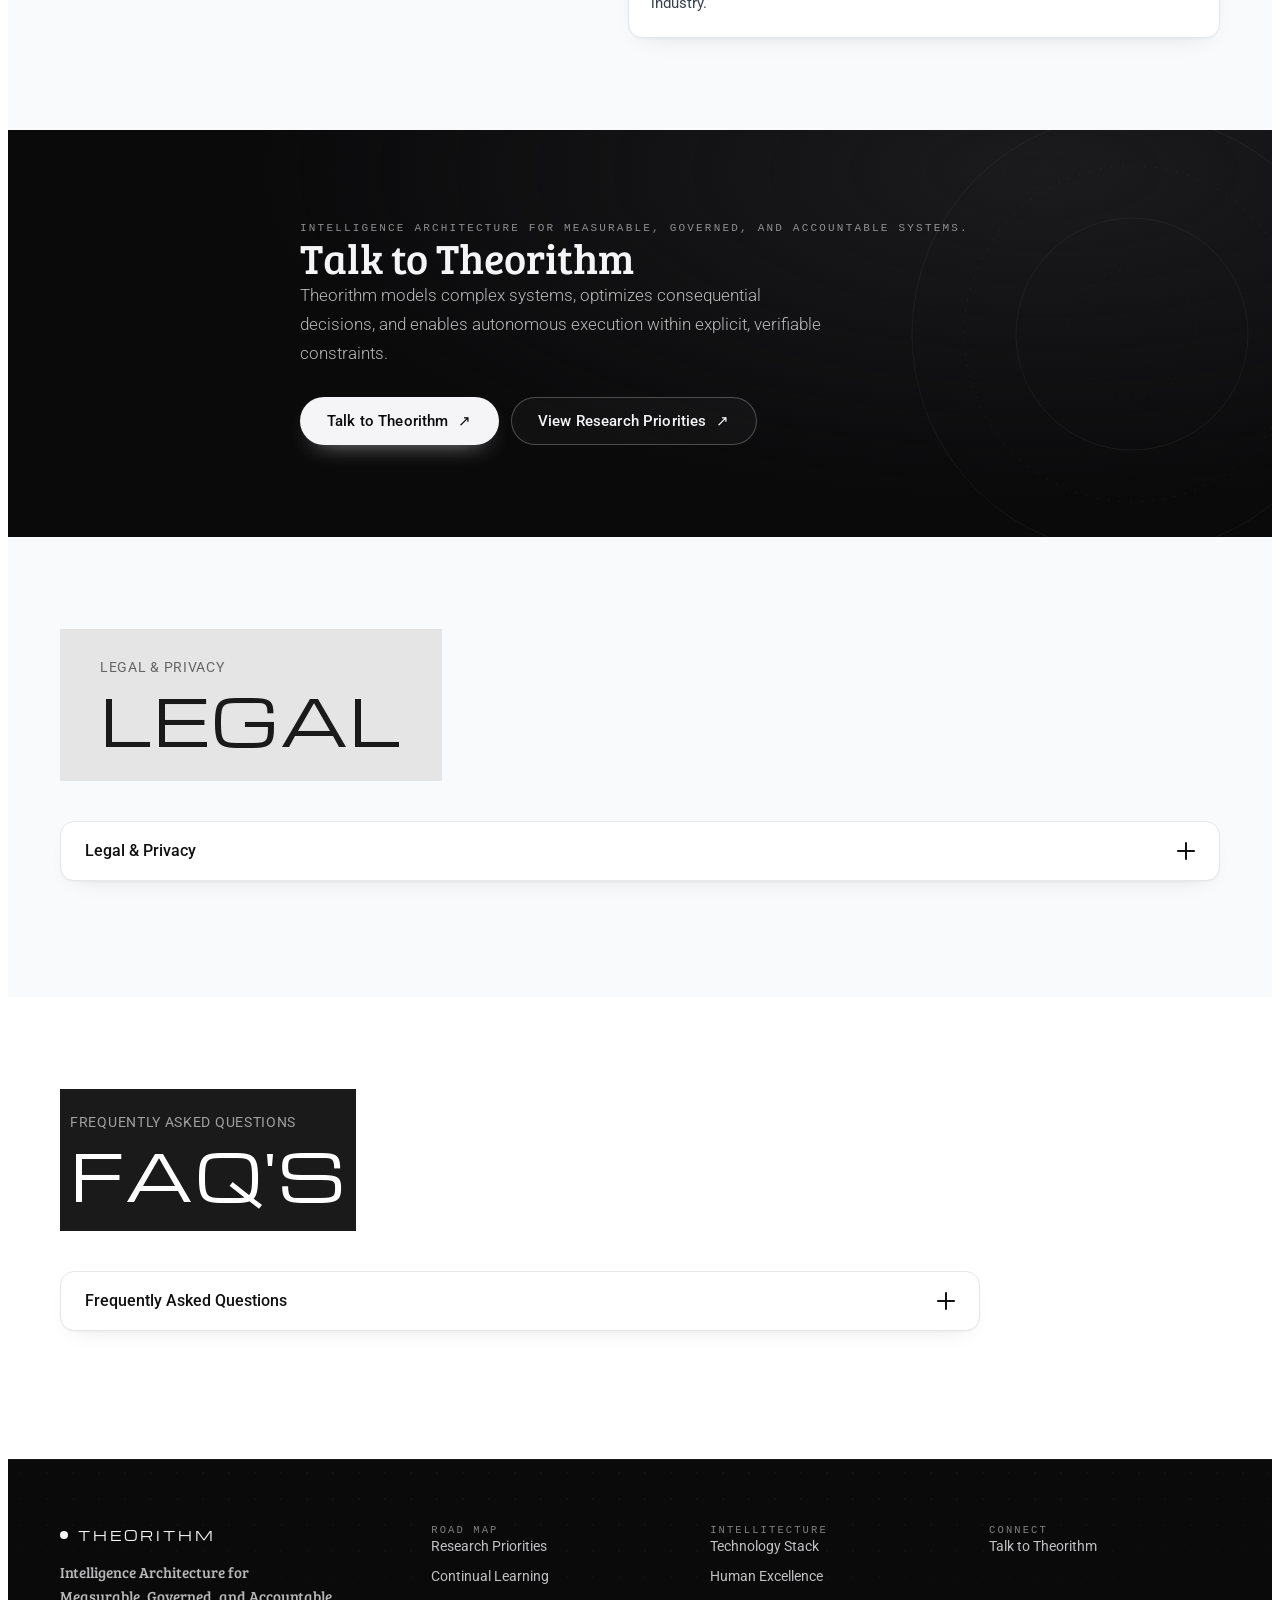
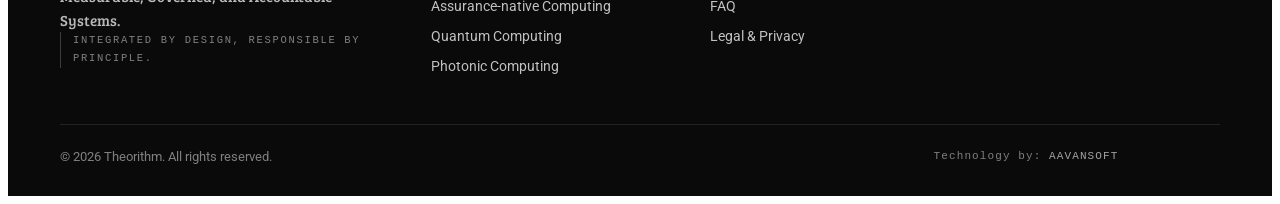
==== commit 249880dd: "fixed address bar issues and changes faq and legal layout" ====
--- a/index.html
+++ b/index.html
@@ -61,7 +61,7 @@
 
     <header class="thrm-header" role="banner">
       <div class="thrm-header__inner">
-        <a href="#thrm-roadmap" data-path="/home" class="thrm-header__logo" aria-label="Theorithm — home">Theorithm</a>
+        <a href="#" data-path="/home" class="thrm-header__logo" aria-label="Theorithm — home">Theorithm</a>
         <nav class="thrm-header__nav" aria-label="Main navigation">
           <ul class="thrm-header__menu">
             <li><a href="#thrm-research" data-path="/research">Research</a></li>
@@ -97,7 +97,7 @@
 
           <div class="thrm-hero__inner">
             <div class="thrm-hero__copy">
-              <p class="thrm-eyebrow" data-reveal style="--i:0">The Workbench for <br> Autonomous Computational Decisions</p>
+              <p class="thrm-eyebrow" data-reveal style="--i:0">The Workbench for<br>Autonomous Computational Decisions</p>
               <h1 class="thrm-h1" id="thrm-title" data-reveal style="--i:1">Intelligence Engineered with Evidence.</h1>
               <p class="thrm-lede" data-reveal style="--i:2">
                 Theorithm models complex systems, optimizes consequential decisions, and enables autonomous
@@ -593,20 +593,6 @@
         </div>
         </div>
 
-
-        <!-- STICKY SUB-NAV 
-        <nav class="thrm-subnav" aria-label="Intellitecture section navigation">
-          <div class="thrm-wrap thrm-subnav__inner">
-            <ul class="thrm-subnav__list">
-              <li><a href="#thrm-intel" data-target="thrm-intel">Overview</a></li>
-              <li><a href="#thrm-tech" data-target="thrm-tech">Technology</a></li>
-              <li><a href="#thrm-human" data-target="thrm-human">Human Excellence</a></li>
-              <li><a href="#thrm-trust" data-target="thrm-trust">Trust</a></li>
-              <li><a href="#thrm-engineering" data-target="thrm-engineering">Engineering</a></li>
-            </ul>
-          </div>
-        </nav>-->
-
         <!-- TECHNOLOGY STACK -->
         <section class="thrm-section" id="thrm-tech" aria-labelledby="thrm-tech-h">
           <div class="thrm-wrap">
@@ -743,128 +729,6 @@
             </div>
           </div>
         </section>
-
-        <!-- TRUST, GOVERNANCE & AUTONOMY
-        <section class="thrm-section" id="thrm-trust" aria-labelledby="thrm-trust-h">
-          <div class="thrm-wrap">
-            <p class="thrm-kicker" data-reveal style="--i:0">Trust, Governance &amp; Responsible Autonomy</p>
-            <h2 class="thrm-h2" id="thrm-trust-h" data-reveal style="--i:1">Intelligence Must Be Measurable, Governed, and Accountable.</h2>
-            <p class="thrm-sec-lede" data-reveal style="--i:2">
-              Theorithm designs its systems with application-specific validation, uncertainty assessment,
-              continuous monitoring, security controls, auditability, and human oversight. Autonomous execution
-              is always governed by explicit permissions, operational constraints, fallback mechanisms, and
-              risk management requirements.
-            </p>
-
-            <p class="thrm-modules-label" data-reveal style="--i:3">Our modules</p>
-
-            <ul class="thrm-modules">
-              <li class="thrm-module" data-reveal style="--i:0">
-                <span class="thrm-module__icon" aria-hidden="true">
-                  <svg viewBox="0 0 24 24" fill="none" stroke="currentColor" stroke-width="1.6" stroke-linecap="round" stroke-linejoin="round">
-                    <circle cx="12" cy="12" r="9"/><path d="M8 12.5l2.5 2.5L16 9.5"/>
-                  </svg>
-                </span>
-                <span class="thrm-module__name">Model validation</span>
-              </li>
-              <li class="thrm-module" data-reveal style="--i:1">
-                <span class="thrm-module__icon" aria-hidden="true">
-                  <svg viewBox="0 0 24 24" fill="none" stroke="currentColor" stroke-width="1.6" stroke-linecap="round" stroke-linejoin="round">
-                    <ellipse cx="12" cy="6" rx="7" ry="3"/>
-                    <path d="M5 6v12c0 1.7 3.1 3 7 3s7-1.3 7-3V6"/>
-                    <path d="M5 12c0 1.7 3.1 3 7 3s7-1.3 7-3"/>
-                  </svg>
-                </span>
-                <span class="thrm-module__name">Data governance</span>
-              </li>
-              <li class="thrm-module" data-reveal style="--i:2">
-                <span class="thrm-module__icon" aria-hidden="true">
-                  <svg viewBox="0 0 24 24" fill="none" stroke="currentColor" stroke-width="1.6" stroke-linecap="round" stroke-linejoin="round">
-                    <path d="M12 3l7 3v6c0 4.5-3 7.5-7 9-4-1.5-7-4.5-7-9V6l7-3z"/>
-                  </svg>
-                </span>
-                <span class="thrm-module__name">Cybersecurity</span>
-              </li>
-              <li class="thrm-module" data-reveal style="--i:3">
-                <span class="thrm-module__icon" aria-hidden="true">
-                  <svg viewBox="0 0 24 24" fill="none" stroke="currentColor" stroke-width="1.6" stroke-linecap="round" stroke-linejoin="round">
-                    <path d="M2 12s3.5-7 10-7 10 7 10 7-3.5 7-10 7S2 12 2 12z"/><circle cx="12" cy="12" r="3"/>
-                  </svg>
-                </span>
-                <span class="thrm-module__name">Explainability where appropriate</span>
-              </li>
-              <li class="thrm-module" data-reveal style="--i:4">
-                <span class="thrm-module__icon" aria-hidden="true">
-                  <svg viewBox="0 0 24 24" fill="none" stroke="currentColor" stroke-width="1.6" stroke-linecap="round" stroke-linejoin="round">
-                    <circle cx="12" cy="8" r="3.5"/><path d="M5 20c0-3.5 3.1-6 7-6s7 2.5 7 6"/>
-                  </svg>
-                </span>
-                <span class="thrm-module__name">Human-in-the-loop controls</span>
-              </li>
-              <li class="thrm-module" data-reveal style="--i:5">
-                <span class="thrm-module__icon" aria-hidden="true">
-                  <svg viewBox="0 0 24 24" fill="none" stroke="currentColor" stroke-width="1.6" stroke-linecap="round" stroke-linejoin="round">
-                    <path d="M3 12h4l3-8 4 16 3-8h4"/>
-                  </svg>
-                </span>
-                <span class="thrm-module__name">Operational monitoring</span>
-              </li>
-              <li class="thrm-module" data-reveal style="--i:6">
-                <span class="thrm-module__icon" aria-hidden="true">
-                  <svg viewBox="0 0 24 24" fill="none" stroke="currentColor" stroke-width="1.6" stroke-linecap="round" stroke-linejoin="round">
-                    <path d="M12 3l9 16H3l9-16z"/><path d="M12 9v5"/><circle cx="12" cy="17" r=".7" fill="currentColor" stroke="none"/>
-                  </svg>
-                </span>
-                <span class="thrm-module__name">Incident response</span>
-              </li>
-              <li class="thrm-module" data-reveal style="--i:7">
-                <span class="thrm-module__icon" aria-hidden="true">
-                  <svg viewBox="0 0 24 24" fill="none" stroke="currentColor" stroke-width="1.6" stroke-linecap="round" stroke-linejoin="round">
-                    <path d="M20 12a8 8 0 1 1-2.3-5.7"/><path d="M20 4v5h-5"/>
-                  </svg>
-                </span>
-                <span class="thrm-module__name">Lifecycle management</span>
-              </li>
-            </ul>
-          </div>
-        </section> -->
-
-        <!-- ENGINEERING PRINCIPLE 
-        <section class="thrm-section thrm-section--alt" id="thrm-engineering" aria-labelledby="thrm-eng-h">
-          <div class="thrm-wrap">
-            <p class="thrm-kicker" data-reveal style="--i:0">Theorithm's Engineering Principle</p>
-            <h2 class="thrm-h2" id="thrm-eng-h" data-reveal style="--i:1">Scientific Rigor. Computational Optimization. Governed Autonomy.</h2>
-            <p class="thrm-sec-lede" data-reveal style="--i:2">Each stage establishes the evidence and engineering capabilities required for the next.</p>
-
-            <ol class="thrm-stages">
-              <li class="thrm-stage" data-reveal style="--i:0">
-                <span class="thrm-stage__dot" aria-hidden="true"></span>
-                <span class="thrm-stage__num" aria-hidden="true">01</span>
-                <span class="thrm-stage__name">Scientific Modeling</span>
-              </li>
-              <li class="thrm-stage" data-reveal style="--i:1">
-                <span class="thrm-stage__dot" aria-hidden="true"></span>
-                <span class="thrm-stage__num" aria-hidden="true">02</span>
-                <span class="thrm-stage__name">Validation</span>
-              </li>
-              <li class="thrm-stage" data-reveal style="--i:2">
-                <span class="thrm-stage__dot" aria-hidden="true"></span>
-                <span class="thrm-stage__num" aria-hidden="true">03</span>
-                <span class="thrm-stage__name">Decision Optimization</span>
-              </li>
-              <li class="thrm-stage" data-reveal style="--i:3">
-                <span class="thrm-stage__dot" aria-hidden="true"></span>
-                <span class="thrm-stage__num" aria-hidden="true">04</span>
-                <span class="thrm-stage__name">System Integration</span>
-              </li>
-              <li class="thrm-stage" data-reveal style="--i:4">
-                <span class="thrm-stage__dot" aria-hidden="true"></span>
-                <span class="thrm-stage__num" aria-hidden="true">05</span>
-                <span class="thrm-stage__name">Bounded Autonomy</span>
-              </li>
-            </ol>
-          </div>
-        </section>-->
       </section>
 
       <!-- ============================================================
@@ -897,211 +761,216 @@
       <!-- ============================================================
           LEGAL & PRIVACY  (added per instruction)
           ============================================================ -->
-      <section class="thrm-legal" id="thrm-legal" aria-labelledby="thrm-legal-h">
+      <section class="thrm-legal" id="thrm-legal" aria-labelledby="thrm-legal-title">
         <div class="thrm-wrap">
-          <p class="thrm-kicker" data-reveal style="--i:0">Legal &amp; Privacy</p>
-          <h2 class="thrm-h2" id="thrm-legal-h" data-reveal style="--i:1">Legal &amp; Privacy</h2>
-
-          <div class="thrm-legal__disclaimer" data-reveal style="--i:2">
-            <p>
-              All information provided on this website is for informational purposes only and does not
-              constitute a legal commitment. For any binding legal commitments, Theorithm is only bound by
-              the terms and conditions of a directly signed agreement, executed by mutual understanding
-              between both parties.
-            </p>
-          </div>
-
-          <div class="thrm-legal__privacy" data-reveal style="--i:3">
-            <h3>Privacy Policy</h3>
-            <p>
-              Theorithm is committed to protecting your privacy in accordance with international standards,
-              including the General Data Protection Regulation (GDPR) and the California Consumer Privacy
-              Act (CCPA).
-            </p>
-            <p>
-              <strong>Data Collection:</strong> We collect only the information you voluntarily provide
-              through contact forms, including your name, email address, organization, and message content.
-              We may also collect standard technical information such as browser type, IP address, and pages
-              visited through analytics.
-            </p>
-            <p>
-              <strong>Data Usage:</strong> The information collected is used solely to respond to your
-              inquiries, provide requested services, improve our website and offerings, and comply with
-              applicable legal obligations.
-            </p>
-            <p>
-              <strong>Data Sharing:</strong> We do not sell, rent, or trade your personal information. We may
-              share information with trusted service providers who assist in operating our website and
-              services, subject to strict confidentiality obligations, or when required by law.
-            </p>
-            <p>
-              <strong>Your Rights:</strong> Subject to applicable law, you have the right to access, correct,
-              or delete your personal information, to object to or restrict processing, and to data
-              portability. To exercise these rights, please contact us using the information below.
-            </p>
-            <p>
-              <strong>Contact:</strong> For any privacy-related inquiries, please contact us at
-              <a href="mailto:privacy@theorithm.com">info@theorithm.com</a>.
-            </p>
-          </div>
+          
+          <!-- 1. The Grey Header Block from the image -->
+          <div class="thrm-legal__hero-block" data-reveal style="--i:0">
+            <span class="thrm-legal__hero-kicker">Legal &amp; Privacy</span>
+            <h2 class="thrm-legal__hero-title" id="thrm-legal-title">LEGAL</h2>
+          </div>
+
+          <!-- 2. The Master Toggle Button -->
+          <button class="thrm-legal__master-toggle" type="button" aria-expanded="false" aria-controls="thrm-legal-list-wrapper">
+            <span>Legal &amp; Privacy</span>
+            <span class="thrm-faq__icon" aria-hidden="true"></span>
+          </button>
+
+          <!-- 3. The Collapsible Container -->
+          <div class="thrm-legal__list-wrapper" id="thrm-legal-list-wrapper">
+            <div class="thrm-legal__list">
+              
+              <div class="thrm-legal__disclaimer" data-reveal style="--i:2">
+                <p>
+                  All information provided on this website is for informational purposes only and does not
+                  constitute a legal commitment. For any binding legal commitments, Theorithm is only bound by
+                  the terms and conditions of a directly signed agreement, executed by mutual understanding
+                  between both parties.
+                </p>
+              </div>
+
+              <div class="thrm-legal__privacy" data-reveal style="--i:3">
+                <h3>Privacy Policy</h3>
+                <p>
+                  Theorithm is committed to protecting your privacy in accordance with international standards,
+                  including the General Data Protection Regulation (GDPR) and the California Consumer Privacy
+                  Act (CCPA).
+                </p>
+                <p>
+                  <strong>Data Collection:</strong> We collect only the information you voluntarily provide
+                  through contact forms, including your name, email address, organization, and message content.
+                  We may also collect standard technical information such as browser type, IP address, and pages
+                  visited through analytics.
+                </p>
+                <p>
+                  <strong>Data Usage:</strong> The information collected is used solely to respond to your
+                  inquiries, provide requested services, improve our website and offerings, and comply with
+                  applicable legal obligations.
+                </p>
+                <p>
+                  <strong>Data Sharing:</strong> We do not sell, rent, or trade your personal information. We may
+                  share information with trusted service providers who assist in operating our website and
+                  services, subject to strict confidentiality obligations, or when required by law.
+                </p>
+                <p>
+                  <strong>Your Rights:</strong> Subject to applicable law, you have the right to access, correct,
+                  or delete your personal information, to object to or restrict processing, and to data
+                  portability. To exercise these rights, please contact us using the information below.
+                </p>
+                <p>
+                  <strong>Contact:</strong> For any privacy-related inquiries, please contact us at
+                  <a href="mailto:privacy@theorithm.com">info@theorithm.com</a>.
+                </p>
+              </div>
+
+            </div>
+          </div>
+
         </div>
       </section>
 
       <!-- ============================================================
           FAQ  (added per instruction)
           ============================================================ -->
-      <section class="thrm-faq" id="thrm-faq" aria-labelledby="thrm-faq-h">
+      <section class="thrm-faq" id="thrm-faq" aria-labelledby="thrm-faq-title">
         <div class="thrm-wrap">
-          <p class="thrm-kicker" data-reveal style="--i:0">Frequently Asked Questions</p>
-          <h2 class="thrm-h2" id="thrm-faq-h" data-reveal style="--i:1">Frequently Asked Questions</h2>
-
-          <div class="thrm-faq__list" data-reveal style="--i:2">
-
-            <div class="thrm-faq__item">
-              <button class="thrm-faq__q" type="button" aria-expanded="false" aria-controls="thrm-faq-a1" id="thrm-faq-q1">
-                <span>What does Theorithm do?</span>
-                <span class="thrm-faq__icon" aria-hidden="true"></span>
-              </button>
-              <div class="thrm-faq__a" id="thrm-faq-a1" role="region" aria-labelledby="thrm-faq-q1">
-                <div class="thrm-faq__a-inner">
-                  <p>
-                    Theorithm is a research and technology firm focused on human-centric innovation. We
-                    model complex systems, optimize consequential decisions, and enable autonomous execution
-                    within explicit, verifiable constraints. Our work spans frontier computational
-                    research—including continual learning, world models, automated scientific discovery,
-                    and assurance-native computing—and the delivery of measurable, governed, and accountable
-                    systems through our Intellitecture framework.
-                  </p>
-                </div>
-              </div>
-            </div>
-
-            <div class="thrm-faq__item">
-              <button class="thrm-faq__q" type="button" aria-expanded="false" aria-controls="thrm-faq-a2" id="thrm-faq-q2">
-                <span>How do I proceed with working with Theorithm?</span>
-                <span class="thrm-faq__icon" aria-hidden="true"></span>
-              </button>
-              <div class="thrm-faq__a" id="thrm-faq-a2" role="region" aria-labelledby="thrm-faq-q2">
-                <div class="thrm-faq__a-inner">
-                  <p>
-                    The process is straightforward. First, submit an initial email via our contact form.
-                    Our team will then evaluate your inquiry and communicate with you to understand your
-                    needs. If there is mutual interest, we will sign a Non-Disclosure Agreement (NDA) to
-                    protect both parties. We then gather detailed requirements, and finally, we formalize
-                    our engagement through a signed agreement that outlines the terms and conditions of
-                    our collaboration.
-                  </p>
-                </div>
-              </div>
-            </div>
-
-            <div class="thrm-faq__item">
-              <button class="thrm-faq__q" type="button" aria-expanded="false" aria-controls="thrm-faq-a3" id="thrm-faq-q3">
-                <span>What are Theorithm's technology stacks and expertise?</span>
-                <span class="thrm-faq__icon" aria-hidden="true"></span>
-              </button>
-              <div class="thrm-faq__a" id="thrm-faq-a3" role="region" aria-labelledby="thrm-faq-q3">
-                <div class="thrm-faq__a-inner">
-                  <p>
-                    Our expertise spans artificial intelligence and machine learning (PyTorch, JAX,
-                    Scikit-learn), data science and scientific computing (NumPy, SciPy, Julia SciML),
-                    web technologies (React, Next.js, TypeScript), and human-computer interaction. We
-                    also specialize in knowledge graphs, autonomous AI systems, and production-grade
-                    deployment across cloud and edge environments.
-                  </p>
-                </div>
-              </div>
-            </div>
-
-            <div class="thrm-faq__item">
-              <button class="thrm-faq__q" type="button" aria-expanded="false" aria-controls="thrm-faq-a4" id="thrm-faq-q4">
-                <span>What is Theorithm's research focus?</span>
-                <span class="thrm-faq__icon" aria-hidden="true"></span>
-              </button>
-              <div class="thrm-faq__a" id="thrm-faq-a4" role="region" aria-labelledby="thrm-faq-q4">
-                <div class="thrm-faq__a-inner">
-                  <p>
-                    Our research focuses on advancing computational intelligence through scientific
-                    evidence. Key areas include AI ethics and safety, human augmentation, sustainable
-                    technology, continual learning, world models, automated scientific discovery, and
-                    emerging paradigms such as quantum, neuromorphic, and photonic computing—all
-                    evaluated against rigorous, reproducible criteria.
-                  </p>
-                </div>
-              </div>
-            </div>
-
-            <div class="thrm-faq__item">
-              <button class="thrm-faq__q" type="button" aria-expanded="false" aria-controls="thrm-faq-a5" id="thrm-faq-q5">
-                <span>What is "Theorithm Intelli-tectures"?</span>
-                <span class="thrm-faq__icon" aria-hidden="true"></span>
-              </button>
-              <div class="thrm-faq__a" id="thrm-faq-a5" role="region" aria-labelledby="thrm-faq-q5">
-                <div class="thrm-faq__a-inner">
-                  <p>
-                    Theorithm Intelli-tectures is our proprietary framework for building intelligent,
-                    scalable, and human-centered systems. It organizes capabilities across five
-                    pillars—Ground, Guide, Govern, Guard, and Growth—connecting data and governing
-                    principles to reliable predictions, actionable decisions, and continuously optimized
-                    operations.
-                  </p>
-                </div>
-              </div>
-            </div>
-
-            <div class="thrm-faq__item">
-              <button class="thrm-faq__q" type="button" aria-expanded="false" aria-controls="thrm-faq-a6" id="thrm-faq-q6">
-                <span>What are your legal terms and privacy policies?</span>
-                <span class="thrm-faq__icon" aria-hidden="true"></span>
-              </button>
-              <div class="thrm-faq__a" id="thrm-faq-a6" role="region" aria-labelledby="thrm-faq-q6">
-                <div class="thrm-faq__a-inner">
-                  <p>
-                    All information on our website is informational and does not constitute a legal
-                    commitment. For binding commitments, Theorithm is only bound by directly signed
-                    agreement terms executed by mutual understanding. Our privacy policy aligns with
-                    international standards (GDPR, CCPA) and covers data collection, usage, sharing, and
-                    your rights. Please see the <a href="#thrm-legal">Legal &amp; Privacy</a> section above
-                    for full details.
-                  </p>
-                </div>
-              </div>
-            </div>
-
-            <div class="thrm-faq__item">
-              <button class="thrm-faq__q" type="button" aria-expanded="false" aria-controls="thrm-faq-a7" id="thrm-faq-q7">
-                <span>How can I contact Theorithm?</span>
-                <span class="thrm-faq__icon" aria-hidden="true"></span>
-              </button>
-              <div class="thrm-faq__a" id="thrm-faq-a7" role="region" aria-labelledby="thrm-faq-q7">
-                <div class="thrm-faq__a-inner">
-                  <p>
-                    You can reach us by submitting your email through the contact form on our website.
-                    Once received, our team will review your message and follow up with you for further
-                    communication. You can also use the contact section at the bottom of this page to get
-                    in touch.
-                  </p>
-                </div>
-              </div>
-            </div>
-
-          </div>
+          
+          <!-- 1. The Dark Header Block from the image -->
+          <div class="thrm-faq__hero-block" data-reveal style="--i:0">
+            <span class="thrm-faq__hero-kicker">Frequently Asked Questions</span>
+            <h2 class="thrm-faq__hero-title" id="thrm-faq-title">FAQ'S</h2>
+          </div>
+
+          <!-- 2. The Master Toggle Button -->
+          <button class="thrm-faq__master-btn" type="button" aria-expanded="false" aria-controls="thrm-faq-list">
+            <span>Frequently Asked Questions</span>
+            <span class="thrm-faq__icon" aria-hidden="true"></span>
+          </button>
+
+          <!-- 3. The Collapsible List (Hidden until master button is clicked) -->
+          <div class="thrm-faq__list-wrapper" id="thrm-faq-list">
+            <div class="thrm-faq__list">
+              
+              <!-- Inner FAQ Items -->
+              <div class="thrm-faq__item">
+                <button class="thrm-faq__q" type="button" aria-expanded="false" aria-controls="thrm-faq-a1">
+                  <span>What does Theorithm do?</span>
+                  <span class="thrm-faq__icon" aria-hidden="true"></span>
+                </button>
+                <div class="thrm-faq__a" id="thrm-faq-a1">
+                  <div class="thrm-faq__a-inner">
+                    <p>Theorithm is a research and technology firm focused on human-centric innovation. We model complex systems, optimize consequential decisions, and enable autonomous execution within explicit, verifiable constraints.</p>
+                  </div>
+                </div>
+              </div>
+
+              <div class="thrm-faq__item">
+                <button class="thrm-faq__q" type="button" aria-expanded="false" aria-controls="thrm-faq-a2">
+                  <span>How do I proceed with working with Theorithm?</span>
+                  <span class="thrm-faq__icon" aria-hidden="true"></span>
+                </button>
+                <div class="thrm-faq__a" id="thrm-faq-a2">
+                  <div class="thrm-faq__a-inner">
+                    <p>First, submit an initial email via our contact form. Our team will then evaluate your inquiry and communicate with you to understand your needs.</p>
+                  </div>
+                </div>
+              </div>
+
+              <div class="thrm-faq__item">
+                <button class="thrm-faq__q" type="button" aria-expanded="false" aria-controls="thrm-faq-a3" id="thrm-faq-q3">
+                  <span>What are Theorithm's technology stacks and expertise?</span>
+                  <span class="thrm-faq__icon" aria-hidden="true"></span>
+                </button>
+                <div class="thrm-faq__a" id="thrm-faq-a3" role="region" aria-labelledby="thrm-faq-q3">
+                  <div class="thrm-faq__a-inner">
+                    <p>
+                      Our expertise spans artificial intelligence and machine learning (PyTorch, JAX,
+                      Scikit-learn), data science and scientific computing (NumPy, SciPy, Julia SciML),
+                      web technologies (React, Next.js, TypeScript), and human-computer interaction. We
+                      also specialize in knowledge graphs, autonomous AI systems, and production-grade
+                      deployment across cloud and edge environments.
+                    </p>
+                  </div>
+                </div>
+              </div>
+
+              <div class="thrm-faq__item">
+                <button class="thrm-faq__q" type="button" aria-expanded="false" aria-controls="thrm-faq-a4" id="thrm-faq-q4">
+                  <span>What is Theorithm's research focus?</span>
+                  <span class="thrm-faq__icon" aria-hidden="true"></span>
+                </button>
+                <div class="thrm-faq__a" id="thrm-faq-a4" role="region" aria-labelledby="thrm-faq-q4">
+                  <div class="thrm-faq__a-inner">
+                    <p>
+                      Our research focuses on advancing computational intelligence through scientific
+                      evidence. Key areas include AI ethics and safety, human augmentation, sustainable
+                      technology, continual learning, world models, automated scientific discovery, and
+                      emerging paradigms such as quantum, neuromorphic, and photonic computing—all
+                      evaluated against rigorous, reproducible criteria.
+                    </p>
+                  </div>
+                </div>
+              </div>
+
+              <div class="thrm-faq__item">
+                <button class="thrm-faq__q" type="button" aria-expanded="false" aria-controls="thrm-faq-a5" id="thrm-faq-q5">
+                  <span>What is "Theorithm Intelli-tectures"?</span>
+                  <span class="thrm-faq__icon" aria-hidden="true"></span>
+                </button>
+                <div class="thrm-faq__a" id="thrm-faq-a5" role="region" aria-labelledby="thrm-faq-q5">
+                  <div class="thrm-faq__a-inner">
+                    <p>
+                      Theorithm Intelli-tectures is our proprietary framework for building intelligent,
+                      scalable, and human-centered systems. It organizes capabilities across five
+                      pillars—Ground, Guide, Govern, Guard, and Growth—connecting data and governing
+                      principles to reliable predictions, actionable decisions, and continuously optimized
+                      operations.
+                    </p>
+                  </div>
+                </div>
+              </div>
+
+              <div class="thrm-faq__item">
+                <button class="thrm-faq__q" type="button" aria-expanded="false" aria-controls="thrm-faq-a6" id="thrm-faq-q6">
+                  <span>What are your legal terms and privacy policies?</span>
+                  <span class="thrm-faq__icon" aria-hidden="true"></span>
+                </button>
+                <div class="thrm-faq__a" id="thrm-faq-a6" role="region" aria-labelledby="thrm-faq-q6">
+                  <div class="thrm-faq__a-inner">
+                    <p>
+                      All information on our website is informational and does not constitute a legal
+                      commitment. For binding commitments, Theorithm is only bound by directly signed
+                      agreement terms executed by mutual understanding. Our privacy policy aligns with
+                      international standards (GDPR, CCPA) and covers data collection, usage, sharing, and
+                      your rights. Please see the <a href="#thrm-legal">Legal &amp; Privacy</a> section above
+                      for full details.
+                    </p>
+                  </div>
+                </div>
+              </div>
+
+              <div class="thrm-faq__item">
+                <button class="thrm-faq__q" type="button" aria-expanded="false" aria-controls="thrm-faq-a7" id="thrm-faq-q7">
+                  <span>How can I contact Theorithm?</span>
+                  <span class="thrm-faq__icon" aria-hidden="true"></span>
+                </button>
+                <div class="thrm-faq__a" id="thrm-faq-a7" role="region" aria-labelledby="thrm-faq-q7">
+                  <div class="thrm-faq__a-inner">
+                    <p>
+                      You can reach us by submitting your email through the contact form on our website.
+                      Once received, our team will review your message and follow up with you for further
+                      communication. You can also use the contact section at the bottom of this page to get
+                      in touch.
+                    </p>
+                  </div>
+                </div>
+              </div>
+
+            </div>
+          </div>
+
         </div>
       </section>
-
-      <!-- Navigation Blocks (FAQ & Legal) -->
-      <div class="thrm-wrap">
-        <div class="thrm-nav-blocks">
-          <a href="#thrm-faq" class="thrm-nav-block thrm-nav-block--dark">
-            <span class="thrm-nav-block__kicker">Frequently Asked Questions</span>
-            <span class="thrm-nav-block__title">FAQ'S</span>
-          </a>
-          <a href="#thrm-legal" class="thrm-nav-block thrm-nav-block--light">
-            <span class="thrm-nav-block__kicker">Legal &amp; Privacy</span>
-            <span class="thrm-nav-block__title">LEGAL</span>
-          </a>
-        </div>
-      </div>
 
       <!-- ============================================================
           FOOTER
--- a/css/style.css
+++ b/css/style.css
@@ -72,10 +72,9 @@
 .thrm-eyebrow{
   display:inline-flex; align-items:center; gap:10px;
   font-family:var(--thrm-eyebrow);
-  font-size:clamp(0.85rem, 3vw, 1.65rem); /* FIXED for mobile */
-  letter-spacing:.22em;
+  font-size:clamp(0.5rem, 2vw, 0.9rem);
   text-transform:uppercase;
-  color:#d1d1d1;
+  color:#e5e7e7;
   margin-bottom:20px;
 }
 .thrm-eyebrow::before{
@@ -896,7 +895,7 @@
 }
 .thrm-layer:hover::before,
 .thrm-layer:focus-within::before{ transform:scaleY(1); }
-.thrm-layer__head{ display:flex; align-items:baseline; gap:12px; }
+.thrm-layer__head{ display:flex; align-items:baseline; gap:12px; padding-block-end: 0.75rem; }
 .thrm-layer__num{
   font-family:var(--thrm-mono);
   font-size:11px;
@@ -1417,7 +1416,7 @@
 .thrm-header__logo{
   font-family:'Michroma','Roboto',sans-serif;
   font-weight:700;
-  font-size:19px;
+  font-size:16px;
   letter-spacing:0.01em;
   color:#111111;
   text-decoration:none;
@@ -1443,7 +1442,7 @@
   display:inline-block;
   padding:9px 16px;
   font-family:'Roboto',sans-serif;
-  font-size:14px;
+  font-size:11px;
   font-weight:500;
   color:#4B5563;
   text-decoration:none;
@@ -1553,7 +1552,7 @@
 .thrm-legal{
   position:relative;
   background:var(--thrm-paper);
-  padding:72px 0;
+  padding:72px 0 10px;
   scroll-margin-top:24px;
 }
 @media (min-width:768px){
@@ -1601,7 +1600,7 @@
 .thrm-faq{
   position:relative;
   background:var(--thrm-white);
-  padding:72px 0 88px;
+  padding:32px 0 50px;
   scroll-margin-top:24px;
 }
 @media (min-width:768px){
@@ -2170,4 +2169,290 @@
   .thrm-overlay {
     padding: 20px 12px;
   }
+}
+
+/* ==========================================================================
+   FAQ Section Redesign (Matches Image exactly)
+   ========================================================================== */
+
+/* 1. Dark Header Block */
+.thrm-faq__hero-block {
+  background-color: #1a1a1a;
+  padding: 25px 10px;
+  display: inline-block;
+  margin-bottom: 40px;
+}
+
+.thrm-faq__hero-kicker {
+  display: block;
+  font-family: var(--thrm-sans);
+  font-size: 14px;
+  font-weight: 400;
+  letter-spacing: 0.05em;
+  text-transform: uppercase;
+  color: #a0a0a0;
+  margin-bottom: 12px;
+  max-width: 920px;
+}
+
+.thrm-faq__hero-title {
+  font-family: var(--thrm-mic);
+  font-size: clamp(2.5rem, 5vw, 4.5rem);
+  font-weight: 300;
+  line-height: 1;
+  letter-spacing: 0.02em;
+  color: #ffffff;
+  margin: 0;
+}
+
+/* 2. Master Toggle Button (Styled exactly like a standard FAQ item) */
+.thrm-faq__master-btn {
+  display: flex;
+  align-items: center;
+  justify-content: space-between;
+  width: 100%;
+  max-width: 920px;
+  padding: 20px 24px;
+  background: var(--thrm-white);
+  border: 1px solid var(--thrm-line);
+  border-radius: 14px; /* FIXED: Reverted from 50px to your original 14px */
+  box-shadow: var(--thrm-shadow-1);
+  cursor: pointer;
+  font-family: var(--thrm-sans);
+  font-size: 15.5px;
+  font-weight: 500;
+  color: var(--thrm-ink);
+  transition: border-color 0.25s var(--thrm-ease), box-shadow 0.3s var(--thrm-ease), transform 0.25s var(--thrm-ease);
+  text-align: left;
+  margin-bottom: 12px;
+}
+
+.thrm-faq__master-btn:hover {
+  border-color: var(--thrm-line-strong);
+  box-shadow: var(--thrm-shadow-2);
+  transform: translateY(-2px);
+}
+
+/* 3. Inner Buttons (Reset borders to prevent the double border) */
+.thrm-faq__q {
+  display: flex;
+  align-items: center;
+  justify-content: space-between;
+  gap: 16px;
+  width: 100%;
+  padding: 20px 24px;
+  border: 0; /* FIXED: Removed border because the parent .thrm-faq__item already has one */
+  background: transparent;
+  font-family: var(--thrm-sans);
+  font-size: 15.5px;
+  font-weight: 500;
+  line-height: 1.4;
+  color: var(--thrm-ink);
+  text-align: left;
+  cursor: pointer;
+  border-radius: 14px;
+  transition: color 0.2s ease;
+}
+
+.thrm-faq__q:hover {
+  color: #000000;
+}
+
+/* 4. Spacing for the items when open */
+.thrm-faq__list {
+  display: flex;
+  flex-direction: column;
+  gap: 12px; /* Matched to your original gap */
+  margin-top: 12px;
+}
+
+.thrm-faq__item {
+  display: flex;
+  flex-direction: column;
+}
+
+/* 5. Collapsible Mechanics */
+.thrm-faq__list-wrapper {
+  display: grid;
+  grid-template-rows: 0fr;
+  transition: grid-template-rows 0.35s cubic-bezier(.22,.61,.36,1);
+}
+
+.thrm-faq__list-wrapper > .thrm-faq__list {
+  overflow: hidden;
+}
+
+/* Open State for Master Toggle */
+.thrm-faq__master-btn[aria-expanded="true"] + .thrm-faq__list-wrapper {
+  grid-template-rows: 1fr;
+}
+
+/* Inner Answer Panel Mechanics */
+.thrm-faq__a {
+  display: grid;
+  grid-template-rows: 0fr;
+  transition: grid-template-rows 0.35s cubic-bezier(.22,.61,.36,1);
+}
+
+.thrm-faq__item:has(.thrm-faq__q[aria-expanded="true"]) .thrm-faq__a {
+  grid-template-rows: 1fr;
+}
+
+.thrm-faq__a-inner {
+  overflow: hidden;
+}
+
+.thrm-faq__a-inner p {
+  padding: 0 24px 22px; /* Restored original padding */
+  margin: 0;
+  color: var(--thrm-body); /* Restored original color */
+  font-size: 14.5px;
+  line-height: 1.72; /* Restored original line-height */
+}
+
+/* 6. Plus/Minus Icon Animation */
+.thrm-faq__icon {
+  position: relative;
+  flex: 0 0 auto;
+  width: 18px;
+  height: 18px;
+}
+
+.thrm-faq__icon::before,
+.thrm-faq__icon::after {
+  content: "";
+  position: absolute;
+  background: var(--thrm-ink);
+  border-radius: 2px;
+  transition: transform 0.3s ease, opacity 0.3s ease;
+}
+
+.thrm-faq__icon::before {
+  top: 50%; left: 0;
+  width: 100%; height: 2px; /* Restored original 2px thickness */
+  transform: translateY(-50%);
+}
+
+.thrm-faq__icon::after {
+  top: 0; left: 50%;
+  width: 2px; height: 100%; /* Restored original 2px thickness */
+  transform: translateX(-50%);
+}
+
+/* Rotate plus to minus when open */
+.thrm-faq__q[aria-expanded="true"] .thrm-faq__icon::after,
+.thrm-faq__master-btn[aria-expanded="true"] .thrm-faq__icon::after {
+  transform: translateX(-50%) rotate(90deg);
+  opacity: 0;
+}
+
+/* ==========================================================================
+   Legal Section Redesign (Matches Image exactly)
+   ========================================================================== */
+
+/* 1. Grey Header Block */
+.thrm-legal__hero-block {
+  background-color: #e5e5e5; /* Grey background from image */
+  padding: 30px 40px;
+  display: inline-block;
+  margin-bottom: 40px;
+}
+
+.thrm-legal__hero-kicker {
+  display: block;
+  font-family: var(--thrm-sans);
+  font-size: 14px;
+  font-weight: 400;
+  letter-spacing: 0.05em;
+  text-transform: uppercase;
+  color: #666666; /* Dark grey text */
+  margin-bottom: 12px;
+}
+
+.thrm-legal__hero-title {
+  font-family: var(--thrm-mic);
+  font-size: clamp(2.5rem, 5vw, 4.5rem);
+  font-weight: 300;
+  line-height: 1;
+  letter-spacing: 0.02em;
+  color: #1a1a1a; /* Near black text */
+  margin: 0;
+}
+
+/* 2. Master Toggle Button (Same as FAQ) */
+.thrm-legal__master-toggle {
+  display: flex;
+  align-items: center;
+  justify-content: space-between;
+  width: 100%;
+  padding: 20px 24px;
+  background: var(--thrm-white);
+  border: 1px solid var(--thrm-line);
+  border-radius: 14px;
+  box-shadow: var(--thrm-shadow-1);
+  cursor: pointer;
+  font-family: var(--thrm-sans);
+  font-size: 15.5px;
+  font-weight: 500;
+  color: var(--thrm-ink);
+  transition: border-color 0.25s var(--thrm-ease), box-shadow 0.3s var(--thrm-ease), transform 0.25s var(--thrm-ease);
+  text-align: left;
+  margin-bottom: 12px;
+}
+
+.thrm-legal__master-toggle:hover {
+  border-color: var(--thrm-line-strong);
+  box-shadow: var(--thrm-shadow-2);
+  transform: translateY(-2px);
+}
+
+/* 3. Collapsible Mechanics */
+.thrm-legal__list-wrapper {
+  display: grid;
+  grid-template-rows: 0fr;
+  transition: grid-template-rows 0.35s cubic-bezier(.22,.61,.36,1);
+}
+
+.thrm-legal__list-wrapper > .thrm-legal__list {
+  overflow: hidden;
+}
+
+/* Open State for Master Toggle */
+.thrm-legal__master-toggle[aria-expanded="true"] + .thrm-legal__list-wrapper {
+  grid-template-rows: 1fr;
+}
+
+/* Adjust inner spacing to match the open FAQ list */
+.thrm-legal__list {
+  display: flex;
+  flex-direction: column;
+  gap: 24px;
+  margin-top: 12px;
+}
+
+/* Override original margins so it fits neatly inside the accordion */
+.thrm-legal__disclaimer {
+  margin-top: 0;
+}
+.thrm-legal__privacy {
+  margin-top: 0;
+}
+
+/* Icon rotation for Legal toggle */
+.thrm-legal__master-toggle[aria-expanded="true"] .thrm-faq__icon::after {
+  transform: translateX(-50%) rotate(90deg);
+  opacity: 0;
+}
+
+/* Ensure clicks always register on the button, not the text inside */
+.thrm-faq__master-btn > *,
+.thrm-legal__master-toggle > *,
+.thrm-faq__q > * {
+  pointer-events: none;
+}
+
+.thrm-faq__master-btn,
+.thrm-legal__master-toggle {
+  cursor: pointer;
+  user-select: none;
 }
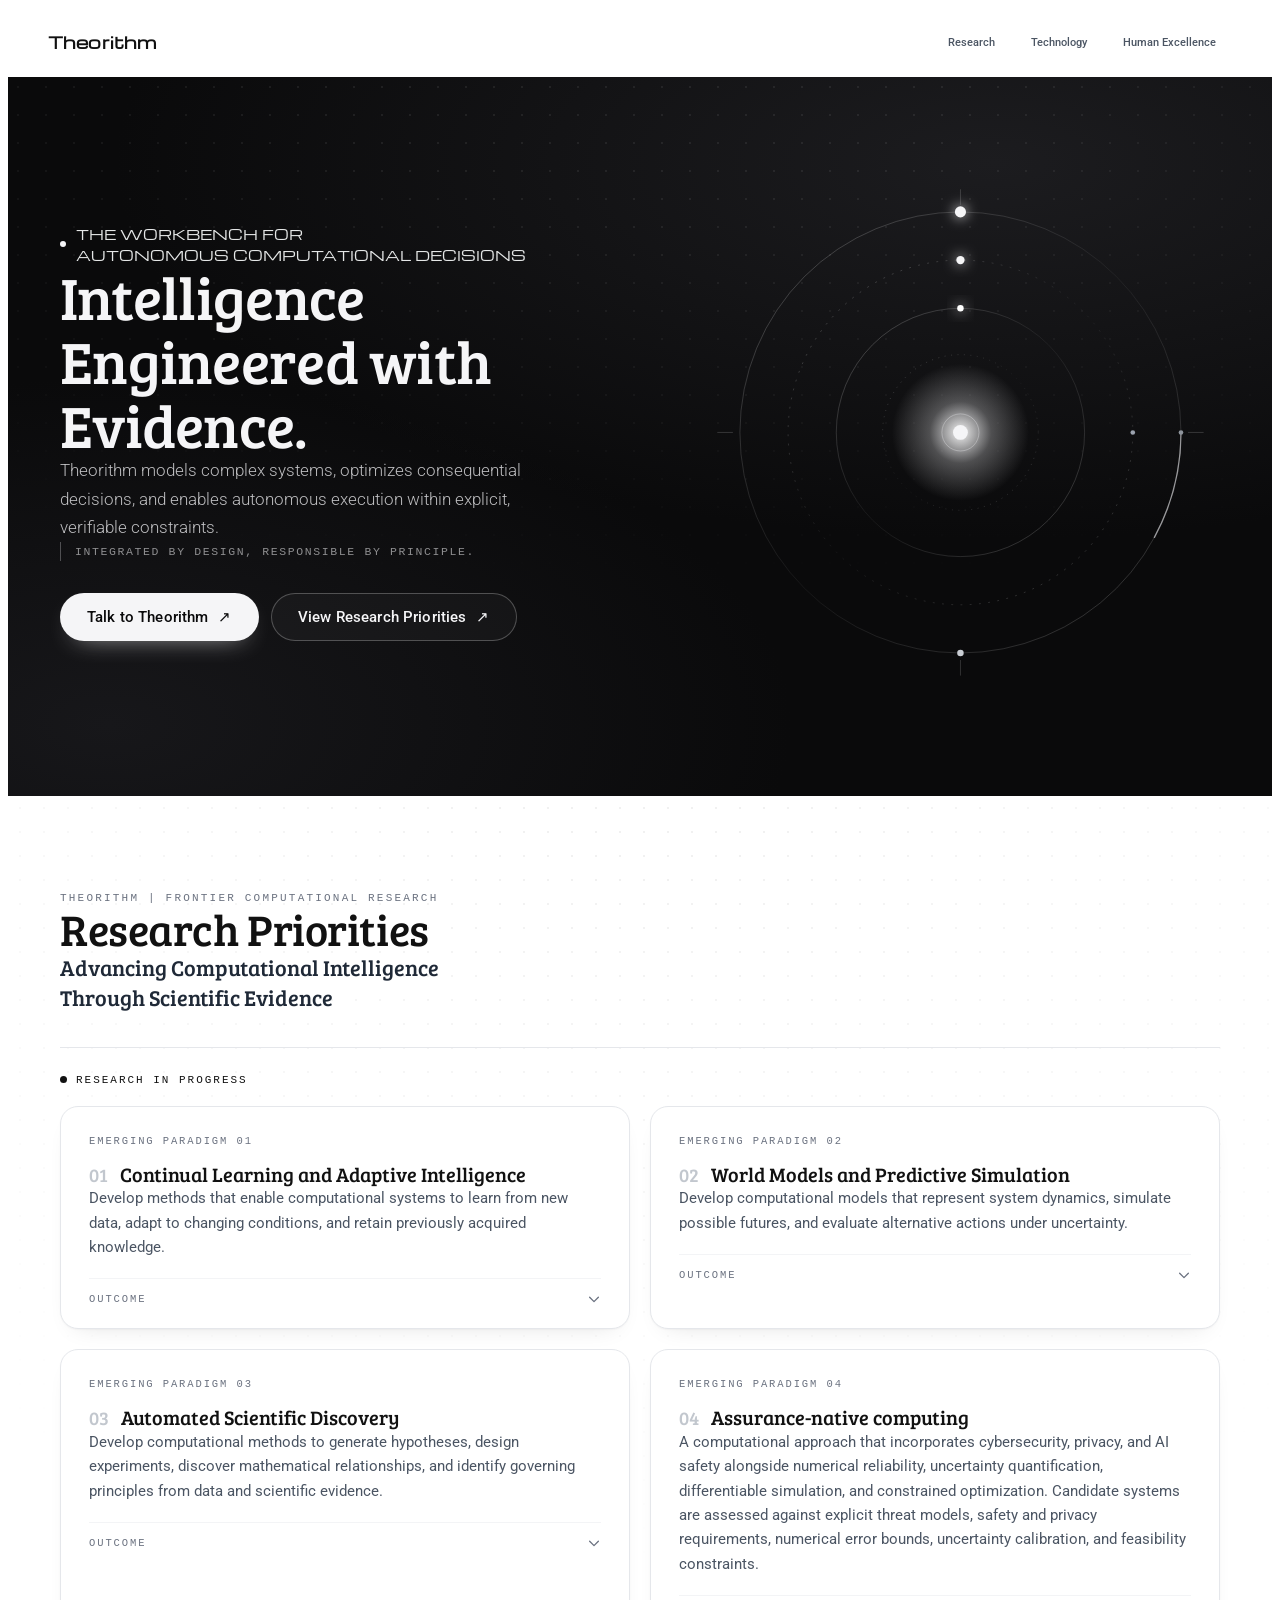
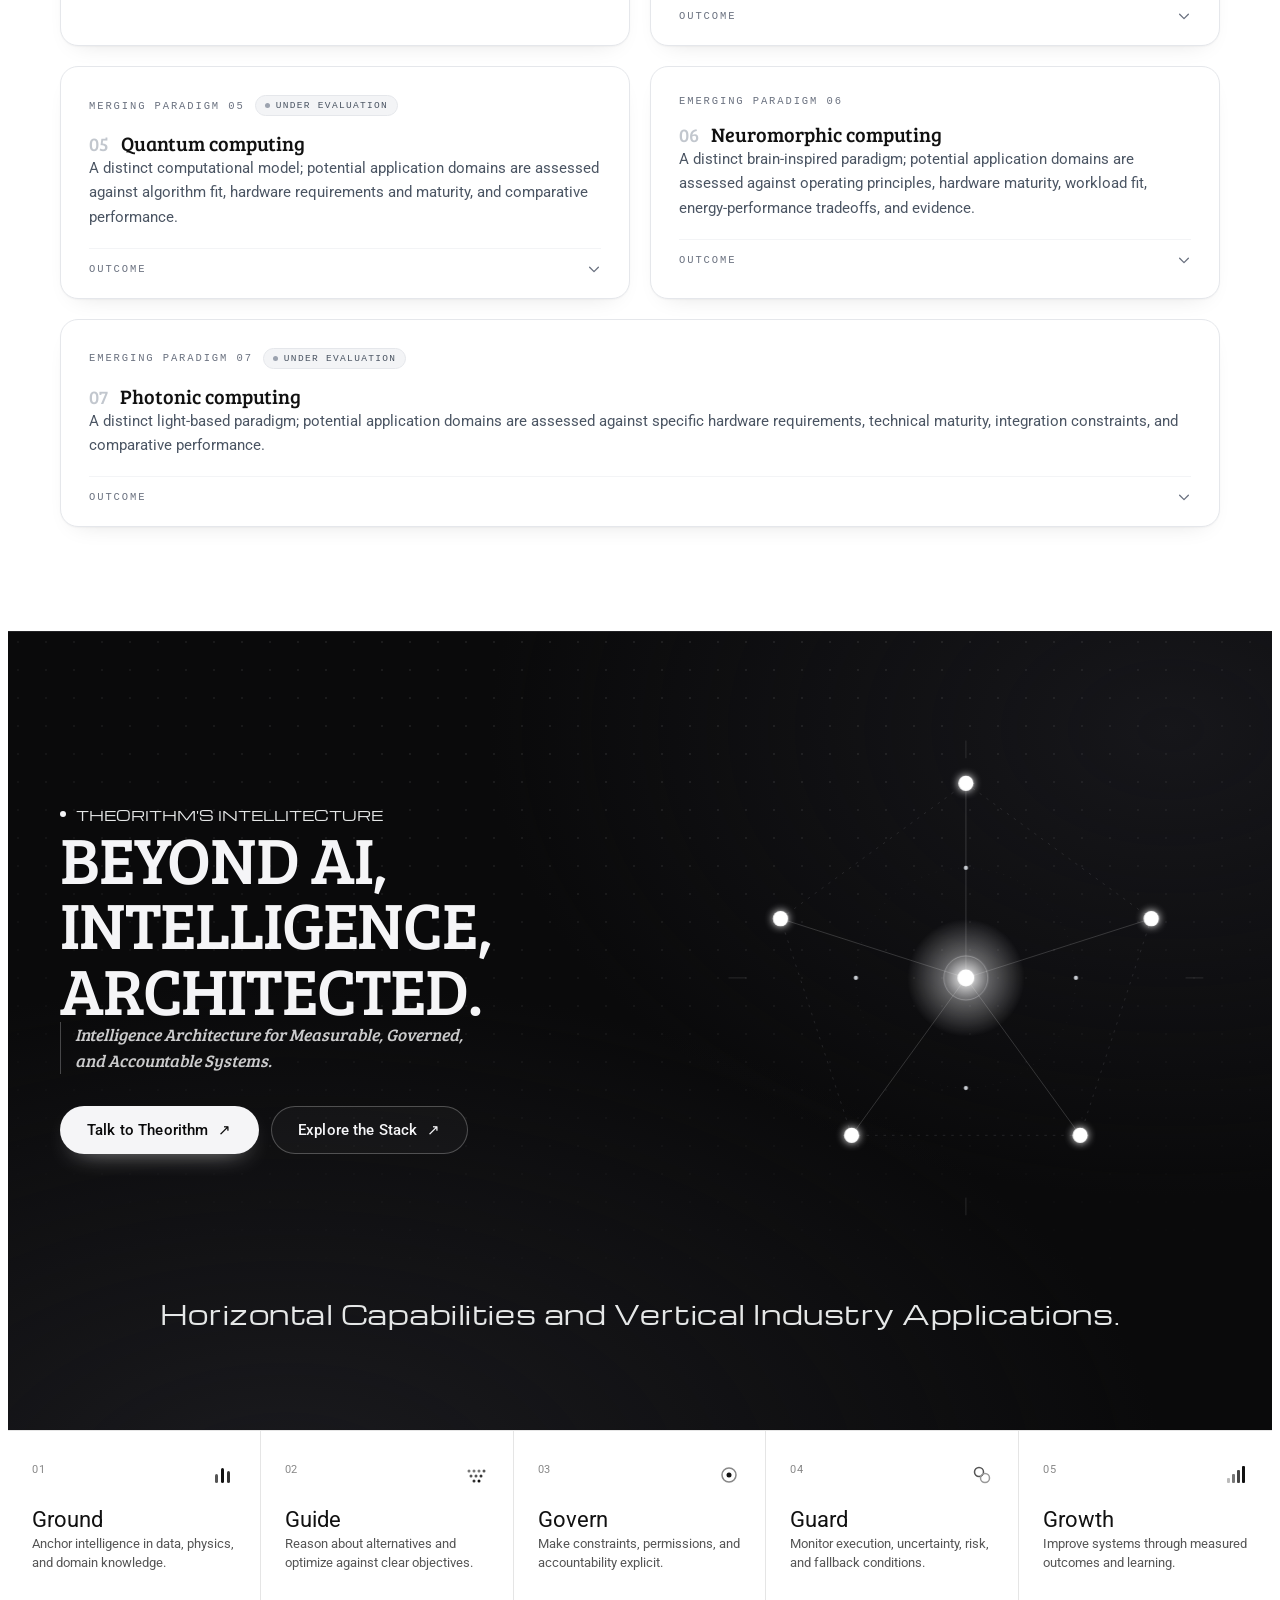
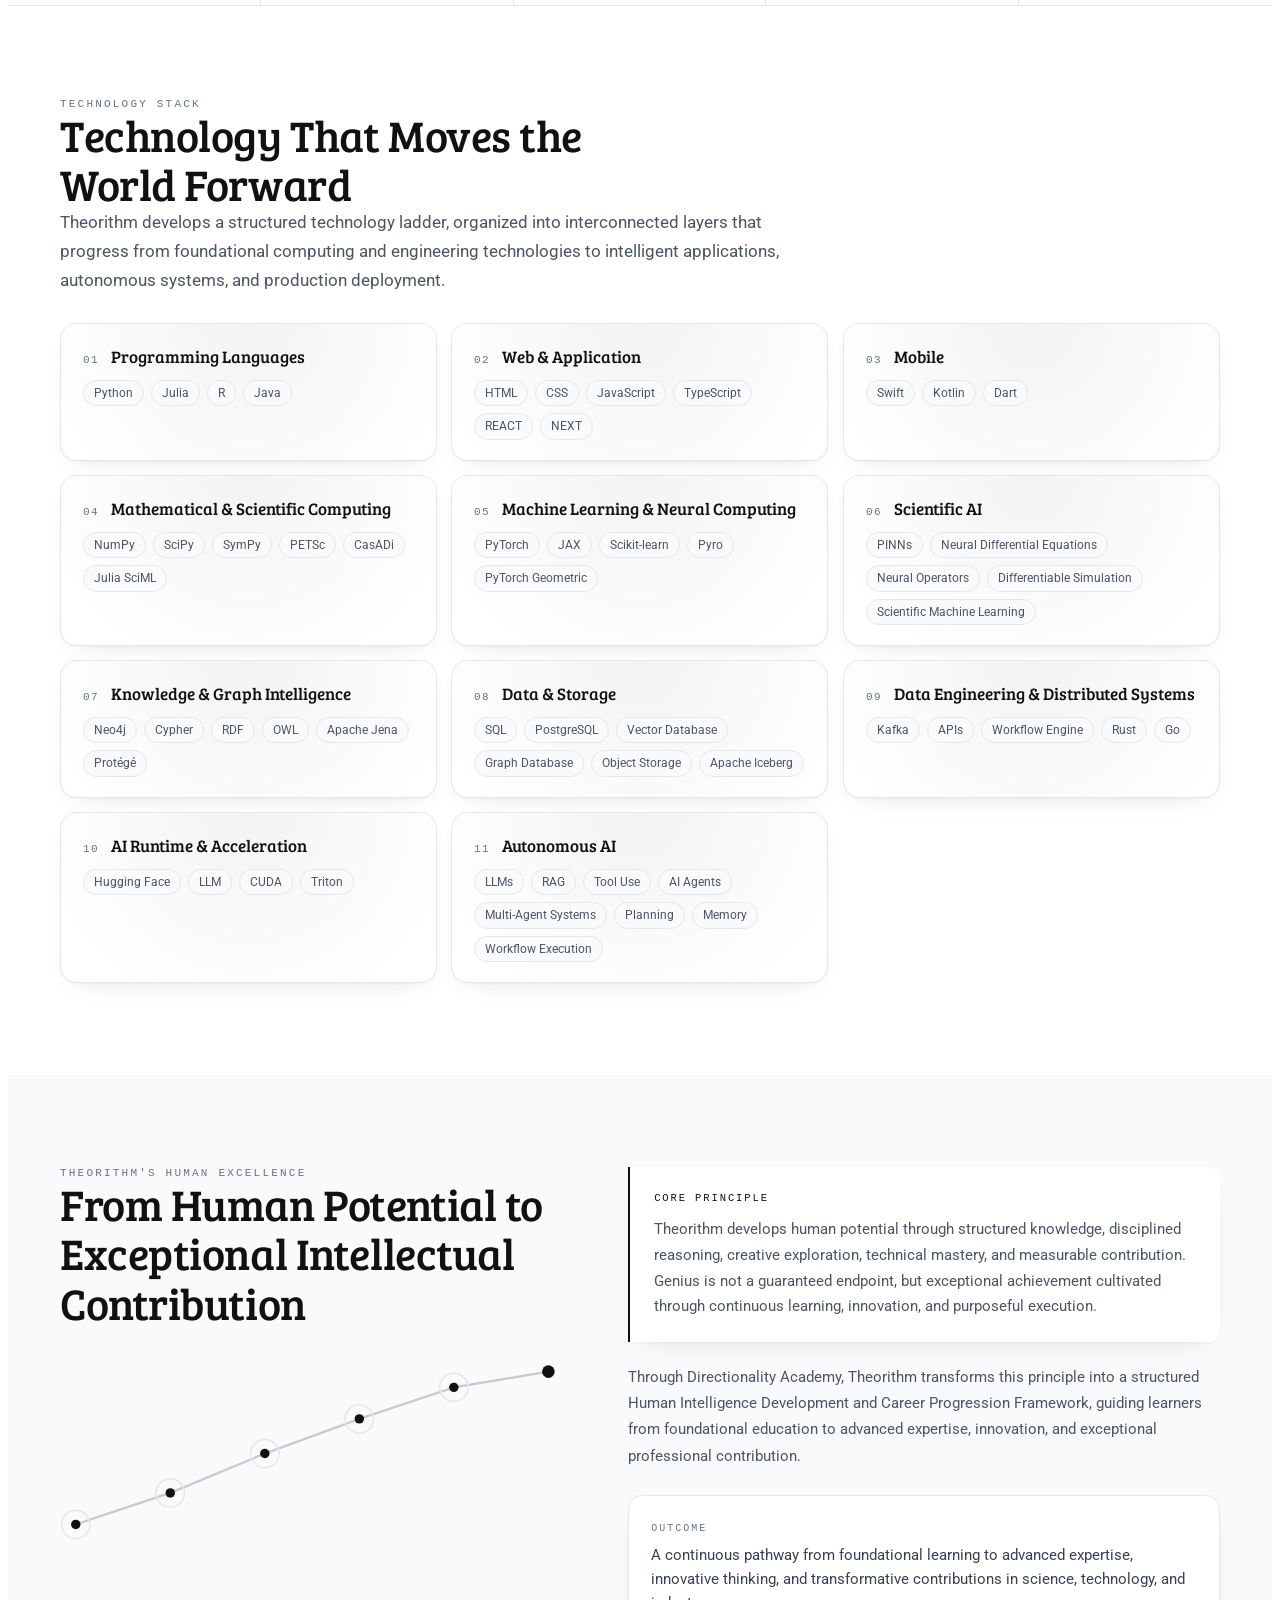
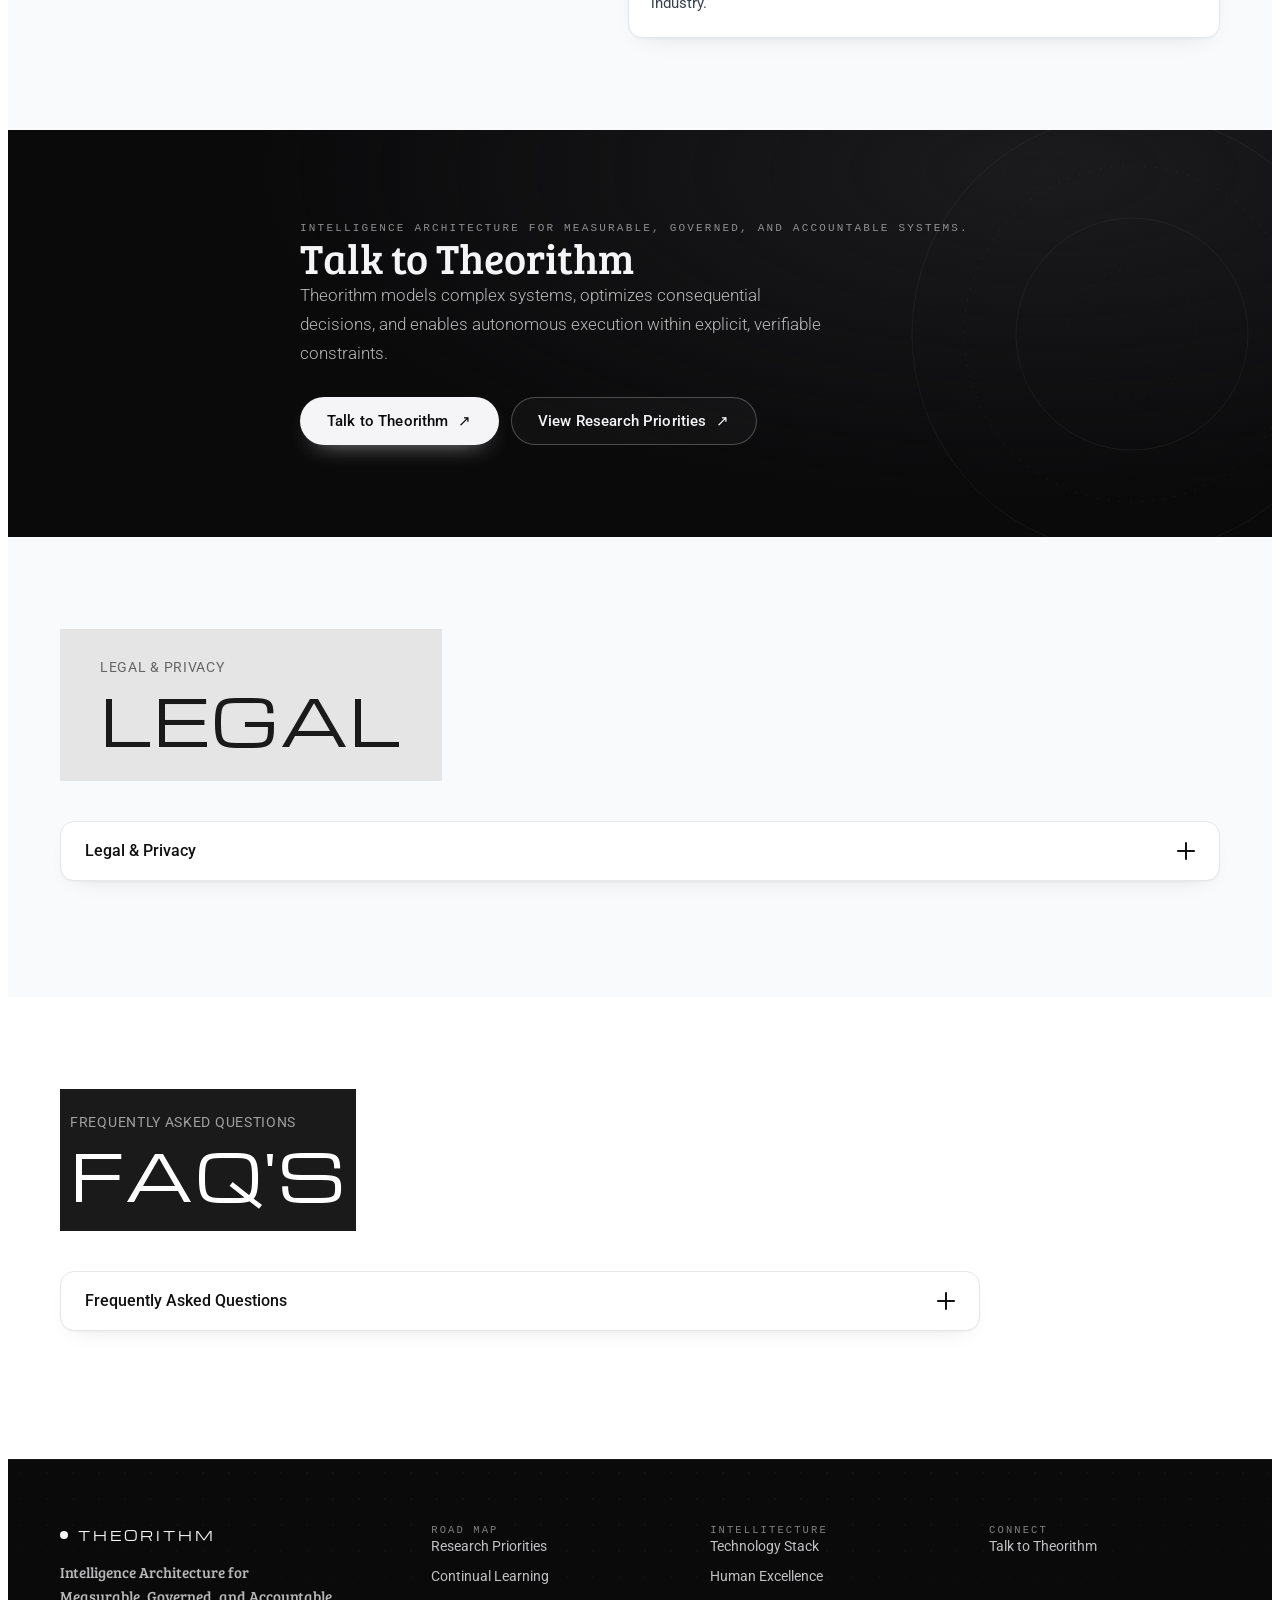
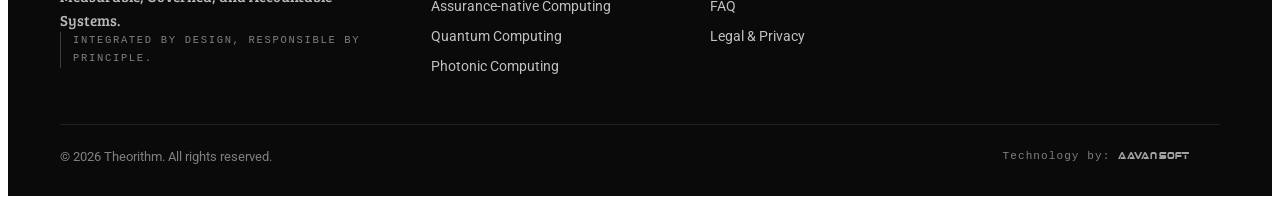
==== commit 941d97a4: ":wq" ====
--- a/index.html
+++ b/index.html
@@ -1024,9 +1024,9 @@
 
           <div class="thrm-footer__bottom">
             <p>© <span id="thrm-year"></span> Theorithm. All rights reserved.</p>
-            <p class="thrm-footer__legal">
+            <span class="thrm-footer__legal">
               Technology by: <a href="https://www.aavansoft.co.uk/" target="_blank" class="font-boombox">AAVANSOFT</span>
-            </p>
+            </span>
           </div>
         </div>
       </footer>
--- a/css/style.css
+++ b/css/style.css
@@ -1,7 +1,7 @@
 @font-face {
     font-family: 'BoomBox';
-    src: url('/fonts/BoomBox.woff2') format('woff2'),
-         url('/fonts/BoomBox.woff')  format('woff');
+    src: url('../fonts/BoomBox.woff2') format('woff2'),
+         url('../fonts/BoomBox.woff')  format('woff');
     font-weight: normal;
     font-style: normal;
     font-display: swap;
@@ -1181,6 +1181,7 @@
 }
 @media (min-width:760px){
   .thrm-footer__grid{ grid-template-columns:1.4fr 1fr 1fr 1fr; gap:48px; }
+  
 }
 .thrm-footer__brand{ max-width:360px; }
 .thrm-footer__logo{
@@ -1248,11 +1249,14 @@
   flex-wrap:wrap;
   align-items:center;
   justify-content:space-between;
+  gap: 12px 30px;
   font-size:12.5px;
   color:rgba(245,245,247,.5);
 }
 .thrm-footer__bottom p{ margin:0; }
-.thrm-footer__legal{ font-family:var(--thrm-mono); font-size:11px; letter-spacing:.1em; padding-inline-start: 35rem; }
+.thrm-footer__legal{ font-family:var(--thrm-mono); font-size:11px; letter-spacing:.1em; 
+  margin-left: auto;
+   }
 .thrm-footer__legal a{
   color:rgba(245,245,247,.65);
   text-decoration:none;
@@ -1260,115 +1264,6 @@
 }
 .thrm-footer__legal a:hover{ color:var(--thrm-snow); }
 
-/* ==========================================================================
-   FOOTER
-   ========================================================================== 
-.thrm-footer{
-  position:relative;
-  overflow:hidden;
-  background:var(--thrm-night);
-  color:var(--thrm-snow);
-  padding:64px 0 32px;
-  border-top:1px solid rgba(245,245,247,.06);
-}
-.thrm-footer::before{
-  content:"";
-  position:absolute; inset:0;
-  background-image:radial-gradient(rgba(255,255,255,.09) 1px, transparent 1px);
-  background-size:26px 26px;
-  opacity:.35;
-  -webkit-mask-image:radial-gradient(110% 70% at 50% 0%, #000 20%, transparent 85%);
-          mask-image:radial-gradient(110% 70% at 50% 0%, #000 20%, transparent 85%);
-  pointer-events:none;
-}
-.thrm-footer .thrm-wrap{ position:relative; z-index:1; }
-
-.thrm-footer__grid{
-  display:grid;
-  grid-template-columns:1fr;
-  gap:36px;
-}
-@media (min-width:760px){
-  .thrm-footer__grid{ grid-template-columns:1.4fr 1fr 1fr 1fr; gap:48px; }
-}
-.thrm-footer__brand{ max-width:360px; }
-.thrm-footer__logo{
-  display:inline-flex;
-  align-items:center;
-  gap:10px;
-  font-family:var(--thrm-eyebrow);
-  font-size:13px;
-  letter-spacing:.22em;
-  text-transform:uppercase;
-  color:var(--thrm-snow);
-  text-decoration:none;
-  margin-bottom:16px;
-}
-.thrm-footer__logo::before{
-  content:"";
-  width:8px; height:8px;
-  border-radius:50%;
-  background:var(--thrm-snow);
-}
-.thrm-footer__tagline{
-  font-family:var(--thrm-serif);
-  font-size:15px;
-  line-height:1.6;
-  color:rgba(245,245,247,.74);
-  max-width:34ch;
-}
-.thrm-footer__principle{
-  margin-top:16px;
-  padding-left:12px;
-  border-left:1px solid rgba(245,245,247,.22);
-  font-family:var(--thrm-mono);
-  font-size:10.5px;
-  letter-spacing:.16em;
-  text-transform:uppercase;
-  color:rgba(245,245,247,.5);
-  line-height:1.7;
-}
-.thrm-footer__heading{
-  font-family:var(--thrm-mono);
-  font-size:10.5px;
-  letter-spacing:.2em;
-  text-transform:uppercase;
-  color:rgba(245,245,247,.5);
-  font-weight:500;
-  margin-bottom:16px;
-}
-.thrm-footer__col ul{ display:grid; gap:10px; }
-.thrm-footer__col a{
-  display:inline-block;
-  font-size:13.5px;
-  line-height:1.4;
-  color:rgba(245,245,247,.78);
-  text-decoration:none;
-  transition:color .22s var(--thrm-ease), transform .22s var(--thrm-ease);
-}
-.thrm-footer__col a:hover{ color:var(--thrm-snow); transform:translateX(3px); }
-
-.thrm-footer__bottom{
-  position:relative;
-  margin-top:48px;
-  padding-top:24px;
-  border-top:1px solid rgba(245,245,247,.1);
-  display:flex;
-  flex-wrap:wrap;
-  align-items:center;
-  justify-content:space-between;
-  gap: 12px 24px; /* FIXED: Added gap back */
-  /*font-size:12.5px;
-  color:rgba(245,245,247,.5);
-}
-.thrm-footer__bottom p{ margin:0; }
-.thrm-footer__legal{ font-family:var(--thrm-mono); font-size:11px; letter-spacing:.1em; } /* FIXED: Removed padding hack */
-/*.thrm-footer__legal a{
-  color:rgba(245,245,247,.65);
-  text-decoration:none;
-  transition:color .22s var(--thrm-ease);
-}
-.thrm-footer__legal a:hover{ color:var(--thrm-snow); }*/
 
 /* ==========================================================================
    REDUCED MOTION
@@ -1436,7 +1331,7 @@
 }
 @media (min-width:900px){
   .thrm-header__menu{ display:flex; }
-  /* FIXED: Removed .thrm-footer__legal padding hack */
+  
 }
 .thrm-header__menu a{
   display:inline-block;
@@ -1557,7 +1452,6 @@
 }
 @media (min-width:768px){
   .thrm-legal{ padding:92px 0; }
-  /* FIXED: Removed .thrm-footer__legal padding hack */
 }
 .thrm-legal .thrm-h2{ margin-top:0; }
 .thrm-legal__disclaimer{
@@ -1808,10 +1702,9 @@
   box-shadow: 0 4px 12px rgba(0, 0, 0, 0.03); /* Optional: adds a very subtle depth */
 }
 
-.thrm-wrap>.font-boombox {
+.thrm-footer__legal>.font-boombox {
   font-family: 'BoomBox';
-  font-size: 0.85rem;
-  color: var(--thrm-ink);
+  font-size: 0.5rem;
 }
 
 
